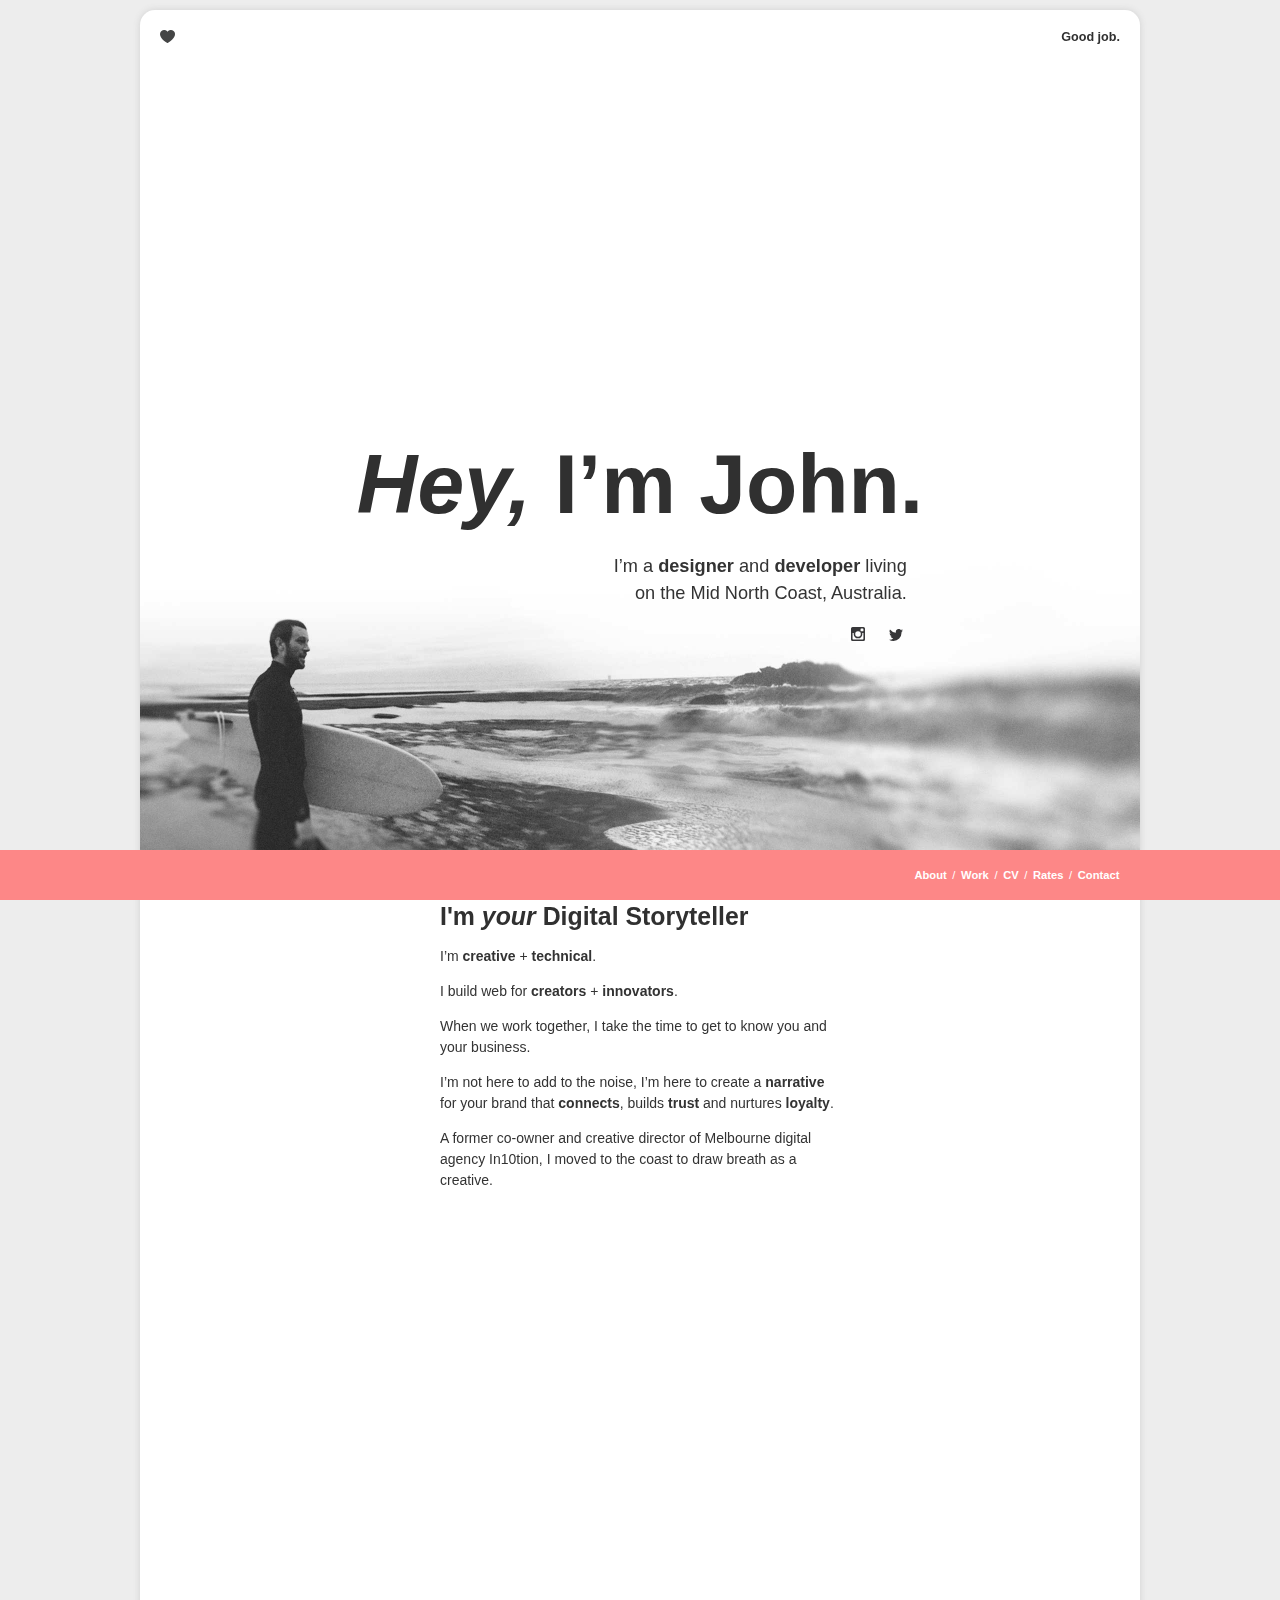
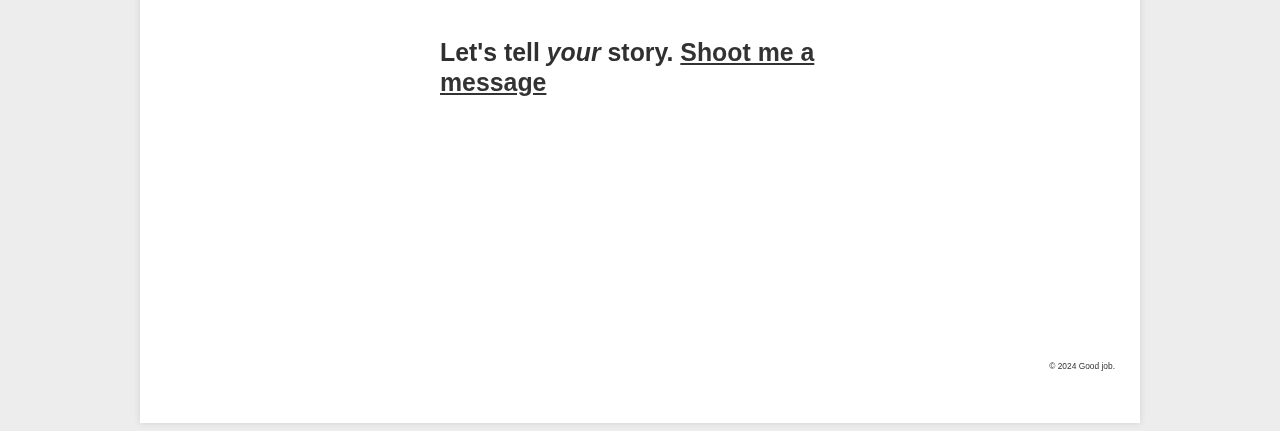
==== index.html @ 47fca489 "Updated/Added simply-static-1-1731006983" ====
<!DOCTYPE html>
<!--[if lt IE 7]><html lang="en" class="no-js lt-ie9 lt-ie8 lt-ie7"><![endif]--><!--[if (IE 7)&!(IEMobile)]><html lang="en" class="no-js lt-ie9 lt-ie8"><![endif]--><!--[if (IE 8)&!(IEMobile)]><html lang="en" class="no-js lt-ie9"><![endif]--><!--[if gt IE 8]><!--><html itemscope="itemscope" itemtype="https://schema.org/Website" lang="en" class="no-js">
<!--<![endif]-->

	<head>

        
                <meta charset="UTF-8">
        <meta http-equiv="x-ua-compatible" content="ie=edge">
        <meta name="viewport" content="width=device-width, initial-scale=1, shrink-to-fit=no">

                <link rel="icon" href="./wp-content/themes/goodjob/favicon.png">
        
        <!--[if IE]>
            <link rel="shortcut icon" href="https://goodjobjohn.local/wp-content/themes/goodjob/favicon.ico">
        <![endif]-->

        <!-- Apple Touch Icon -->
        <link rel="apple-touch-icon" href="./wp-content/themes/goodjob/library/images/apple-touch-icon.png">

        <!-- Safari Pinned Tab Icon -->
        <link rel="mask-icon" href="./wp-content/themes/goodjob/library/images/icon.svg" color="#0088cc">

                
                <!-- <link href="https://fonts.googleapis.com/css?family=IBM+Plex+Sans:400,400i,700,700i" rel="stylesheet"> -->
        
                <title>Good job.</title>
<meta name="robots" content="max-image-preview:large">
<link rel="stylesheet" id="wp-block-library-css" href="./wp-includes/css/dist/block-library/style.min.css" type="text/css" media="all">
<style id="wp-block-library-theme-inline-css" type="text/css">.wp-block-audio :where(figcaption){color:#555;font-size:13px;text-align:center}.is-dark-theme .wp-block-audio :where(figcaption){color:#ffffffa6}.wp-block-audio{margin:0 0 1em}.wp-block-code{border:1px solid #ccc;border-radius:4px;font-family:Menlo,Consolas,monaco,monospace;padding:.8em 1em}.wp-block-embed :where(figcaption){color:#555;font-size:13px;text-align:center}.is-dark-theme .wp-block-embed :where(figcaption){color:#ffffffa6}.wp-block-embed{margin:0 0 1em}.blocks-gallery-caption{color:#555;font-size:13px;text-align:center}.is-dark-theme .blocks-gallery-caption{color:#ffffffa6}:root :where(.wp-block-image figcaption){color:#555;font-size:13px;text-align:center}.is-dark-theme :root :where(.wp-block-image figcaption){color:#ffffffa6}.wp-block-image{margin:0 0 1em}.wp-block-pullquote{border-bottom:4px solid;border-top:4px solid;color:currentColor;margin-bottom:1.75em}.wp-block-pullquote cite,.wp-block-pullquote footer,.wp-block-pullquote__citation{color:currentColor;font-size:.8125em;font-style:normal;text-transform:uppercase}.wp-block-quote{border-left:.25em solid;margin:0 0 1.75em;padding-left:1em}.wp-block-quote cite,.wp-block-quote footer{color:currentColor;font-size:.8125em;font-style:normal;position:relative}.wp-block-quote.has-text-align-right{border-left:none;border-right:.25em solid;padding-left:0;padding-right:1em}.wp-block-quote.has-text-align-center{border:none;padding-left:0}.wp-block-quote.is-large,.wp-block-quote.is-style-large,.wp-block-quote.is-style-plain{border:none}.wp-block-search .wp-block-search__label{font-weight:700}.wp-block-search__button{border:1px solid #ccc;padding:.375em .625em}:where(.wp-block-group.has-background){padding:1.25em 2.375em}.wp-block-separator.has-css-opacity{opacity:.4}.wp-block-separator{border:none;border-bottom:2px solid;margin-left:auto;margin-right:auto}.wp-block-separator.has-alpha-channel-opacity{opacity:1}.wp-block-separator:not(.is-style-wide):not(.is-style-dots){width:100px}.wp-block-separator.has-background:not(.is-style-dots){border-bottom:none;height:1px}.wp-block-separator.has-background:not(.is-style-wide):not(.is-style-dots){height:2px}.wp-block-table{margin:0 0 1em}.wp-block-table td,.wp-block-table th{word-break:normal}.wp-block-table :where(figcaption){color:#555;font-size:13px;text-align:center}.is-dark-theme .wp-block-table :where(figcaption){color:#ffffffa6}.wp-block-video :where(figcaption){color:#555;font-size:13px;text-align:center}.is-dark-theme .wp-block-video :where(figcaption){color:#ffffffa6}.wp-block-video{margin:0 0 1em}:root :where(.wp-block-template-part.has-background){margin-bottom:0;margin-top:0;padding:1.25em 2.375em}</style>
<link rel="stylesheet" id="plate-gutenberg-styles-css" href="./wp-content/themes/goodjob/library/css/gutenberg.css" type="text/css" media="all">
<style id="classic-theme-styles-inline-css" type="text/css">/*! This file is auto-generated */
.wp-block-button__link{color:#fff;background-color:#32373c;border-radius:9999px;box-shadow:none;text-decoration:none;padding:calc(.667em + 2px) calc(1.333em + 2px);font-size:1.125em}.wp-block-file__button{background:#32373c;color:#fff;text-decoration:none}</style>
<style id="global-styles-inline-css" type="text/css">:root{--wp--preset--aspect-ratio--square: 1;--wp--preset--aspect-ratio--4-3: 4/3;--wp--preset--aspect-ratio--3-4: 3/4;--wp--preset--aspect-ratio--3-2: 3/2;--wp--preset--aspect-ratio--2-3: 2/3;--wp--preset--aspect-ratio--16-9: 16/9;--wp--preset--aspect-ratio--9-16: 9/16;--wp--preset--color--black: #000000;--wp--preset--color--cyan-bluish-gray: #abb8c3;--wp--preset--color--white: #ffffff;--wp--preset--color--pale-pink: #f78da7;--wp--preset--color--vivid-red: #cf2e2e;--wp--preset--color--luminous-vivid-orange: #ff6900;--wp--preset--color--luminous-vivid-amber: #fcb900;--wp--preset--color--light-green-cyan: #7bdcb5;--wp--preset--color--vivid-green-cyan: #00d084;--wp--preset--color--pale-cyan-blue: #8ed1fc;--wp--preset--color--vivid-cyan-blue: #0693e3;--wp--preset--color--vivid-purple: #9b51e0;--wp--preset--gradient--vivid-cyan-blue-to-vivid-purple: linear-gradient(135deg,rgba(6,147,227,1) 0%,rgb(155,81,224) 100%);--wp--preset--gradient--light-green-cyan-to-vivid-green-cyan: linear-gradient(135deg,rgb(122,220,180) 0%,rgb(0,208,130) 100%);--wp--preset--gradient--luminous-vivid-amber-to-luminous-vivid-orange: linear-gradient(135deg,rgba(252,185,0,1) 0%,rgba(255,105,0,1) 100%);--wp--preset--gradient--luminous-vivid-orange-to-vivid-red: linear-gradient(135deg,rgba(255,105,0,1) 0%,rgb(207,46,46) 100%);--wp--preset--gradient--very-light-gray-to-cyan-bluish-gray: linear-gradient(135deg,rgb(238,238,238) 0%,rgb(169,184,195) 100%);--wp--preset--gradient--cool-to-warm-spectrum: linear-gradient(135deg,rgb(74,234,220) 0%,rgb(151,120,209) 20%,rgb(207,42,186) 40%,rgb(238,44,130) 60%,rgb(251,105,98) 80%,rgb(254,248,76) 100%);--wp--preset--gradient--blush-light-purple: linear-gradient(135deg,rgb(255,206,236) 0%,rgb(152,150,240) 100%);--wp--preset--gradient--blush-bordeaux: linear-gradient(135deg,rgb(254,205,165) 0%,rgb(254,45,45) 50%,rgb(107,0,62) 100%);--wp--preset--gradient--luminous-dusk: linear-gradient(135deg,rgb(255,203,112) 0%,rgb(199,81,192) 50%,rgb(65,88,208) 100%);--wp--preset--gradient--pale-ocean: linear-gradient(135deg,rgb(255,245,203) 0%,rgb(182,227,212) 50%,rgb(51,167,181) 100%);--wp--preset--gradient--electric-grass: linear-gradient(135deg,rgb(202,248,128) 0%,rgb(113,206,126) 100%);--wp--preset--gradient--midnight: linear-gradient(135deg,rgb(2,3,129) 0%,rgb(40,116,252) 100%);--wp--preset--font-size--small: 13px;--wp--preset--font-size--medium: 20px;--wp--preset--font-size--large: 36px;--wp--preset--font-size--x-large: 42px;--wp--preset--spacing--20: 0.44rem;--wp--preset--spacing--30: 0.67rem;--wp--preset--spacing--40: 1rem;--wp--preset--spacing--50: 1.5rem;--wp--preset--spacing--60: 2.25rem;--wp--preset--spacing--70: 3.38rem;--wp--preset--spacing--80: 5.06rem;--wp--preset--shadow--natural: 6px 6px 9px rgba(0, 0, 0, 0.2);--wp--preset--shadow--deep: 12px 12px 50px rgba(0, 0, 0, 0.4);--wp--preset--shadow--sharp: 6px 6px 0px rgba(0, 0, 0, 0.2);--wp--preset--shadow--outlined: 6px 6px 0px -3px rgba(255, 255, 255, 1), 6px 6px rgba(0, 0, 0, 1);--wp--preset--shadow--crisp: 6px 6px 0px rgba(0, 0, 0, 1);}:where(.is-layout-flex){gap: 0.5em;}:where(.is-layout-grid){gap: 0.5em;}body .is-layout-flex{display: flex;}.is-layout-flex{flex-wrap: wrap;align-items: center;}.is-layout-flex > :is(*, div){margin: 0;}body .is-layout-grid{display: grid;}.is-layout-grid > :is(*, div){margin: 0;}:where(.wp-block-columns.is-layout-flex){gap: 2em;}:where(.wp-block-columns.is-layout-grid){gap: 2em;}:where(.wp-block-post-template.is-layout-flex){gap: 1.25em;}:where(.wp-block-post-template.is-layout-grid){gap: 1.25em;}.has-black-color{color: var(--wp--preset--color--black) !important;}.has-cyan-bluish-gray-color{color: var(--wp--preset--color--cyan-bluish-gray) !important;}.has-white-color{color: var(--wp--preset--color--white) !important;}.has-pale-pink-color{color: var(--wp--preset--color--pale-pink) !important;}.has-vivid-red-color{color: var(--wp--preset--color--vivid-red) !important;}.has-luminous-vivid-orange-color{color: var(--wp--preset--color--luminous-vivid-orange) !important;}.has-luminous-vivid-amber-color{color: var(--wp--preset--color--luminous-vivid-amber) !important;}.has-light-green-cyan-color{color: var(--wp--preset--color--light-green-cyan) !important;}.has-vivid-green-cyan-color{color: var(--wp--preset--color--vivid-green-cyan) !important;}.has-pale-cyan-blue-color{color: var(--wp--preset--color--pale-cyan-blue) !important;}.has-vivid-cyan-blue-color{color: var(--wp--preset--color--vivid-cyan-blue) !important;}.has-vivid-purple-color{color: var(--wp--preset--color--vivid-purple) !important;}.has-black-background-color{background-color: var(--wp--preset--color--black) !important;}.has-cyan-bluish-gray-background-color{background-color: var(--wp--preset--color--cyan-bluish-gray) !important;}.has-white-background-color{background-color: var(--wp--preset--color--white) !important;}.has-pale-pink-background-color{background-color: var(--wp--preset--color--pale-pink) !important;}.has-vivid-red-background-color{background-color: var(--wp--preset--color--vivid-red) !important;}.has-luminous-vivid-orange-background-color{background-color: var(--wp--preset--color--luminous-vivid-orange) !important;}.has-luminous-vivid-amber-background-color{background-color: var(--wp--preset--color--luminous-vivid-amber) !important;}.has-light-green-cyan-background-color{background-color: var(--wp--preset--color--light-green-cyan) !important;}.has-vivid-green-cyan-background-color{background-color: var(--wp--preset--color--vivid-green-cyan) !important;}.has-pale-cyan-blue-background-color{background-color: var(--wp--preset--color--pale-cyan-blue) !important;}.has-vivid-cyan-blue-background-color{background-color: var(--wp--preset--color--vivid-cyan-blue) !important;}.has-vivid-purple-background-color{background-color: var(--wp--preset--color--vivid-purple) !important;}.has-black-border-color{border-color: var(--wp--preset--color--black) !important;}.has-cyan-bluish-gray-border-color{border-color: var(--wp--preset--color--cyan-bluish-gray) !important;}.has-white-border-color{border-color: var(--wp--preset--color--white) !important;}.has-pale-pink-border-color{border-color: var(--wp--preset--color--pale-pink) !important;}.has-vivid-red-border-color{border-color: var(--wp--preset--color--vivid-red) !important;}.has-luminous-vivid-orange-border-color{border-color: var(--wp--preset--color--luminous-vivid-orange) !important;}.has-luminous-vivid-amber-border-color{border-color: var(--wp--preset--color--luminous-vivid-amber) !important;}.has-light-green-cyan-border-color{border-color: var(--wp--preset--color--light-green-cyan) !important;}.has-vivid-green-cyan-border-color{border-color: var(--wp--preset--color--vivid-green-cyan) !important;}.has-pale-cyan-blue-border-color{border-color: var(--wp--preset--color--pale-cyan-blue) !important;}.has-vivid-cyan-blue-border-color{border-color: var(--wp--preset--color--vivid-cyan-blue) !important;}.has-vivid-purple-border-color{border-color: var(--wp--preset--color--vivid-purple) !important;}.has-vivid-cyan-blue-to-vivid-purple-gradient-background{background: var(--wp--preset--gradient--vivid-cyan-blue-to-vivid-purple) !important;}.has-light-green-cyan-to-vivid-green-cyan-gradient-background{background: var(--wp--preset--gradient--light-green-cyan-to-vivid-green-cyan) !important;}.has-luminous-vivid-amber-to-luminous-vivid-orange-gradient-background{background: var(--wp--preset--gradient--luminous-vivid-amber-to-luminous-vivid-orange) !important;}.has-luminous-vivid-orange-to-vivid-red-gradient-background{background: var(--wp--preset--gradient--luminous-vivid-orange-to-vivid-red) !important;}.has-very-light-gray-to-cyan-bluish-gray-gradient-background{background: var(--wp--preset--gradient--very-light-gray-to-cyan-bluish-gray) !important;}.has-cool-to-warm-spectrum-gradient-background{background: var(--wp--preset--gradient--cool-to-warm-spectrum) !important;}.has-blush-light-purple-gradient-background{background: var(--wp--preset--gradient--blush-light-purple) !important;}.has-blush-bordeaux-gradient-background{background: var(--wp--preset--gradient--blush-bordeaux) !important;}.has-luminous-dusk-gradient-background{background: var(--wp--preset--gradient--luminous-dusk) !important;}.has-pale-ocean-gradient-background{background: var(--wp--preset--gradient--pale-ocean) !important;}.has-electric-grass-gradient-background{background: var(--wp--preset--gradient--electric-grass) !important;}.has-midnight-gradient-background{background: var(--wp--preset--gradient--midnight) !important;}.has-small-font-size{font-size: var(--wp--preset--font-size--small) !important;}.has-medium-font-size{font-size: var(--wp--preset--font-size--medium) !important;}.has-large-font-size{font-size: var(--wp--preset--font-size--large) !important;}.has-x-large-font-size{font-size: var(--wp--preset--font-size--x-large) !important;}
:where(.wp-block-post-template.is-layout-flex){gap: 1.25em;}:where(.wp-block-post-template.is-layout-grid){gap: 1.25em;}
:where(.wp-block-columns.is-layout-flex){gap: 2em;}:where(.wp-block-columns.is-layout-grid){gap: 2em;}
:root :where(.wp-block-pullquote){font-size: 1.5em;line-height: 1.6;}</style>
<link rel="stylesheet" id="contact-form-7-css" href="./wp-content/plugins/contact-form-7/includes/css/styles.css" type="text/css" media="all">
<link rel="stylesheet" id="plate-stylesheet-css" href="./wp-content/themes/goodjob/library/css/style.css" type="text/css" media="all">
<!--[if lt IE 9]>
<link rel='stylesheet' id='plate-ie-only-css' href='https://goodjobjohn.local/wp-content/themes/goodjob/library/css/ie.css' type='text/css' media='all' />
<![endif]-->
<script type="text/javascript" src="./wp-includes/js/jquery/jquery.min.js" id="jquery-core-js"></script>
<link rel="https://api.w.org/" href="./wp-json/index.html">
<link rel="alternate" title="JSON" type="application/json" href="./wp-json/wp/v2/pages/14/index.html">
<link rel="canonical" href="./index.html">
<link rel="shortlink" href="./index.html">
<link rel="alternate" title="oEmbed (JSON)" type="application/json+oembed" href="./wp-json/oembed/1.0/embed/index.html?url=https%3A%2F%2F%2F">
<link rel="alternate" title="oEmbed (XML)" type="text/xml+oembed" href="./wp-json/oembed/1.0/embed/index.html?url=https%3A%2F%2F%2F#038;format=xml">
			                <meta name="ssp-config-path" content="/wp-content/uploads/simply-static/configs/">
			
						<link rel="icon" href="./wp-content/uploads/2019/03/cropped-logo-heart-32x32.png" sizes="32x32">
<link rel="icon" href="./wp-content/uploads/2019/03/cropped-logo-heart-192x192.png" sizes="192x192">
<link rel="apple-touch-icon" href="./wp-content/uploads/2019/03/cropped-logo-heart-180x180.png">
<meta name="msapplication-TileImage" content="./wp-content/uploads/2019/03/cropped-logo-heart-270x270.png">
        
    </head>

	<body class="home page-template page-template-page-home page-template-page-home-php page page-id-14 wp-custom-logo page-home-php __trashed page-__trashed" itemscope itemtype="https://schema.org/WebPage">

        <header class="header" id="header" role="banner" itemscope itemtype="https://schema.org/WPHeader">

                        <div id="bloginfo" class="preload" itemscope itemtype="https://schema.org/Organization">

                                
                    <div id="logo" itemprop="logo">
                        <a href="./index.html" rel="nofollow" itemprop="url" title="Good job."></a><a href="./index.html" class="custom-logo-link" rel="home" aria-current="page"><img width="90" height="90" src="./wp-content/uploads/2021/10/cropped-logo-heart-90px.png" class="custom-logo" alt="Good job." decoding="async"></a>
                    </div>

                    <div id="site-title" class="site-title" itemprop="name">
                        <a href="./index.html" rel="nofollow" itemprop="url" title="Good job.">
                            Good job.                        </a>
                    </div>
                    
                                
            </div>
            
            <nav class="nav-container" role="navigation" itemscope itemtype="https://schema.org/SiteNavigationElement" aria-label="Primary Menu ">

                                        <h2 class="screen-reader-text">Primary Menu</h2>

                    
                    <ul id="menu-menu-1" class="nav">
<li id="menu-item-52" class="menu-item menu-item-type-custom menu-item-object-custom current-menu-item menu-item-home menu-item-52"><a href="./index.html#about">About</a></li>
<li id="menu-item-405" class="menu-item menu-item-type-post_type menu-item-object-page menu-item-405"><a href="./work/index.html">Work</a></li>
<li id="menu-item-461" class="menu-item menu-item-type-post_type menu-item-object-page menu-item-461"><a href="./cv/index.html">CV</a></li>
<li id="menu-item-368" class="menu-item menu-item-type-post_type menu-item-object-page menu-item-368"><a href="./rate-card/index.html">Rates</a></li>
<li id="menu-item-366" class="menu-item menu-item-type-post_type menu-item-object-page menu-item-366"><a href="./contact/index.html">Contact</a></li>
</ul>
            </nav>
            
        </header>
	
	<main id="main" class="main wrap" role="main" itemscope itemprop="mainContentOfPage" itemtype="https://schema.org/Blog">

		
		<article id="post-14" class="post-14 page type-page status-publish hentry" role="article" itemscope="" itemtype="https://schema.org/BlogPosting">

			<header class="article-header  preload">	
				<div class="sticky">
					<h1 class="page-title" itemprop="headline">
<em>Hey,</em> I’m John.</h1>
					<p>I’m a <strong>designer</strong> and <strong>developer</strong> living on the Mid North Coast, Australia.</p>
					
					<div class="social">						
						<a href="https://instagram.com/_goodjobjohn/" target="_blank" rel="noopener">
							<img class="alignnone wp-image-36 size-full" role="img" src="./wp-content/themes/goodjob/library/images/instagram.svg" alt="" width="22" height="22">
						</a>
						<a href="https://twitter.com/_goodjobjohn" target="_blank" rel="noopener">
							<img class="alignnone wp-image-35 size-full" role="img" src="./wp-content/themes/goodjob/library/images/twitter.svg" alt="" width="24" height="19">
						</a>
					</div>
				</div>

			</header> 

			<section class="entry-content" itemprop="articleBody">			

				<div class="content-title">					
					<span class="anchor" id="about"></span>
					<h3>I'm <em>your</em> Digital Storyteller</h3>					
					
					<p>I’m <strong>creative</strong> + <strong>technical</strong>.</p>
					
					<p>I build web for <strong>creators </strong>+<strong> innovators</strong>.</p>

					<p>When we work together, I take the time to get to know you and your business.</p>
					
					<p>I’m not here to add to the noise, I’m here to create a <strong>narrative</strong> for your brand that <strong>connects</strong>, builds <strong>trust</strong> and nurtures <strong>loyalty</strong>.</p>				

					<p>A former co-owner and creative director of Melbourne digital agency In10tion, I moved to the coast to draw breath as a creative.</p>
				</div>

				<div style="height:200px" aria-hidden="true" class="wp-block-spacer"></div>
				
				<div class="animated-logos" style="display:none;">
					
						<h3>Motion <em>inspires</em> emotion</h3>
						<p>I’m offering a promo rate of $250 for custom animated logos. Give me 5 seconds - and I’ll bring your brand to life. <a href="./brand-motion/index.html">Click here</a> to find out more about adding the finishing flowing touch to your narrative.</p>
					
				</div>
				
				
				<!-- <div id="case-studies-block">
					<span class="anchor" id="case-studies"></span>	
					
						<h3>My latest case studies.</h3>
						<ul id="menu-case-studies" class="menu"><li id="menu-item-165" class="menu-item menu-item-type-post_type menu-item-object-post menu-item-165"><a href="https://goodjobjohn.local/emma-power/">Emma Power</a></li>
<li id="menu-item-166" class="menu-item menu-item-type-post_type menu-item-object-post menu-item-166"><a href="https://goodjobjohn.local/sunny-copy/">Sunny Copy</a></li>
<li id="menu-item-164" class="menu-item menu-item-type-post_type menu-item-object-post menu-item-164"><a href="https://goodjobjohn.local/jenna-meade/">Jenna Meade</a></li>
</ul>						
						
				</div> -->
				

				<div style="height:200px" aria-hidden="true" class="wp-block-spacer"></div>

				<div id="contact" class="contact">
					<span class="anchor" id="talktome"></span>
					<h3>Let's tell <em>your</em> story. <a href="mailto:john+goodjob@basham.com.au">Shoot me a message</a>
</h3>			
				</div>
		
			</section> 

			<footer class="article-footer preload">
				<div class="background-image" data-responsive-background-image>
					<div class="image-container"><img width="2000" height="600" src="./wp-content/uploads/2019/05/goodjob-bg.jpg" class="bg-swap wp-post-image" alt="" decoding="async" fetchpriority="high" srcset="./wp-content/uploads/2019/05/goodjob-bg.jpg 2000w, ./wp-content/uploads/2019/05/goodjob-bg-300x90.jpg 300w, ./wp-content/uploads/2019/05/goodjob-bg-768x230.jpg 768w, ./wp-content/uploads/2019/05/goodjob-bg-1024x307.jpg 1024w" sizes="(max-width: 2000px) 100vw, 2000px"></div>
				</div>
			</footer>

		</article>

		
			
		
	</main>

			<footer id="footer" class="footer" role="contentinfo" itemscope itemtype="https://schema.org/WPFooter">

				<div id="inner-footer" class="wrap">

					
					<p class="source-org copyright">&copy; 2024 Good job.</p>

				</div>

			</footer>


				        <span class="ssp-id" style="display:none">14</span>
		<script type="text/javascript" src="./wp-includes/js/dist/hooks.min.js" id="wp-hooks-js"></script>
<script type="text/javascript" src="./wp-includes/js/dist/i18n.min.js" id="wp-i18n-js"></script>
<script type="text/javascript" id="wp-i18n-js-after">
/* <![CDATA[ */
wp.i18n.setLocaleData( { 'text directionltr': [ 'ltr' ] } );
/* ]]> */
</script>
<script type="text/javascript" src="./wp-content/plugins/contact-form-7/includes/swv/js/index.js" id="swv-js"></script>
<script type="text/javascript" id="contact-form-7-js-before">
/* <![CDATA[ */
var wpcf7 = {
    "api": {
        "root": ".\/\/wp-json\/",
        "namespace": "contact-form-7\/v1"
    },
    "cached": 1
};
/* ]]> */
</script>
<script type="text/javascript" src="./wp-content/plugins/contact-form-7/includes/js/index.js" id="contact-form-7-js"></script>
<script type="text/javascript" src="./wp-content/themes/goodjob/library/js/scripts.js" id="plate-js-js"></script>

	</body>

 <!-- This is the end. My only friend. -->
</html>
---- wp-includes/css/dist/block-library/style.min.css ----
@charset "UTF-8";.wp-block-archives{box-sizing:border-box}.wp-block-archives-dropdown label{display:block}.wp-block-avatar{line-height:0}.wp-block-avatar,.wp-block-avatar img{box-sizing:border-box}.wp-block-avatar.aligncenter{text-align:center}.wp-block-audio{box-sizing:border-box}.wp-block-audio :where(figcaption){margin-bottom:1em;margin-top:.5em}.wp-block-audio audio{min-width:300px;width:100%}.wp-block-button__link{box-sizing:border-box;cursor:pointer;display:inline-block;text-align:center;word-break:break-word}.wp-block-button__link.aligncenter{text-align:center}.wp-block-button__link.alignright{text-align:right}:where(.wp-block-button__link){border-radius:9999px;box-shadow:none;padding:calc(.667em + 2px) calc(1.333em + 2px);text-decoration:none}.wp-block-button[style*=text-decoration] .wp-block-button__link{text-decoration:inherit}.wp-block-buttons>.wp-block-button.has-custom-width{max-width:none}.wp-block-buttons>.wp-block-button.has-custom-width .wp-block-button__link{width:100%}.wp-block-buttons>.wp-block-button.has-custom-font-size .wp-block-button__link{font-size:inherit}.wp-block-buttons>.wp-block-button.wp-block-button__width-25{width:calc(25% - var(--wp--style--block-gap, .5em)*.75)}.wp-block-buttons>.wp-block-button.wp-block-button__width-50{width:calc(50% - var(--wp--style--block-gap, .5em)*.5)}.wp-block-buttons>.wp-block-button.wp-block-button__width-75{width:calc(75% - var(--wp--style--block-gap, .5em)*.25)}.wp-block-buttons>.wp-block-button.wp-block-button__width-100{flex-basis:100%;width:100%}.wp-block-buttons.is-vertical>.wp-block-button.wp-block-button__width-25{width:25%}.wp-block-buttons.is-vertical>.wp-block-button.wp-block-button__width-50{width:50%}.wp-block-buttons.is-vertical>.wp-block-button.wp-block-button__width-75{width:75%}.wp-block-button.is-style-squared,.wp-block-button__link.wp-block-button.is-style-squared{border-radius:0}.wp-block-button.no-border-radius,.wp-block-button__link.no-border-radius{border-radius:0!important}:root :where(.wp-block-button .wp-block-button__link.is-style-outline),:root :where(.wp-block-button.is-style-outline>.wp-block-button__link){border:2px solid;padding:.667em 1.333em}:root :where(.wp-block-button .wp-block-button__link.is-style-outline:not(.has-text-color)),:root :where(.wp-block-button.is-style-outline>.wp-block-button__link:not(.has-text-color)){color:currentColor}:root :where(.wp-block-button .wp-block-button__link.is-style-outline:not(.has-background)),:root :where(.wp-block-button.is-style-outline>.wp-block-button__link:not(.has-background)){background-color:initial;background-image:none}.wp-block-buttons.is-vertical{flex-direction:column}.wp-block-buttons.is-vertical>.wp-block-button:last-child{margin-bottom:0}.wp-block-buttons>.wp-block-button{display:inline-block;margin:0}.wp-block-buttons.is-content-justification-left{justify-content:flex-start}.wp-block-buttons.is-content-justification-left.is-vertical{align-items:flex-start}.wp-block-buttons.is-content-justification-center{justify-content:center}.wp-block-buttons.is-content-justification-center.is-vertical{align-items:center}.wp-block-buttons.is-content-justification-right{justify-content:flex-end}.wp-block-buttons.is-content-justification-right.is-vertical{align-items:flex-end}.wp-block-buttons.is-content-justification-space-between{justify-content:space-between}.wp-block-buttons.aligncenter{text-align:center}.wp-block-buttons:not(.is-content-justification-space-between,.is-content-justification-right,.is-content-justification-left,.is-content-justification-center) .wp-block-button.aligncenter{margin-left:auto;margin-right:auto;width:100%}.wp-block-buttons[style*=text-decoration] .wp-block-button,.wp-block-buttons[style*=text-decoration] .wp-block-button__link{text-decoration:inherit}.wp-block-buttons.has-custom-font-size .wp-block-button__link{font-size:inherit}.wp-block-button.aligncenter,.wp-block-calendar{text-align:center}.wp-block-calendar td,.wp-block-calendar th{border:1px solid;padding:.25em}.wp-block-calendar th{font-weight:400}.wp-block-calendar caption{background-color:inherit}.wp-block-calendar table{border-collapse:collapse;width:100%}.wp-block-calendar table:where(:not(.has-text-color)){color:#40464d}.wp-block-calendar table:where(:not(.has-text-color)) td,.wp-block-calendar table:where(:not(.has-text-color)) th{border-color:#ddd}.wp-block-calendar table.has-background th{background-color:inherit}.wp-block-calendar table.has-text-color th{color:inherit}:where(.wp-block-calendar table:not(.has-background) th){background:#ddd}.wp-block-categories{box-sizing:border-box}.wp-block-categories.alignleft{margin-right:2em}.wp-block-categories.alignright{margin-left:2em}.wp-block-categories.wp-block-categories-dropdown.aligncenter{text-align:center}.wp-block-code{box-sizing:border-box}.wp-block-code code{display:block;font-family:inherit;overflow-wrap:break-word;white-space:pre-wrap}.wp-block-columns{align-items:normal!important;box-sizing:border-box;display:flex;flex-wrap:wrap!important}@media (min-width:782px){.wp-block-columns{flex-wrap:nowrap!important}}.wp-block-columns.are-vertically-aligned-top{align-items:flex-start}.wp-block-columns.are-vertically-aligned-center{align-items:center}.wp-block-columns.are-vertically-aligned-bottom{align-items:flex-end}@media (max-width:781px){.wp-block-columns:not(.is-not-stacked-on-mobile)>.wp-block-column{flex-basis:100%!important}}@media (min-width:782px){.wp-block-columns:not(.is-not-stacked-on-mobile)>.wp-block-column{flex-basis:0;flex-grow:1}.wp-block-columns:not(.is-not-stacked-on-mobile)>.wp-block-column[style*=flex-basis]{flex-grow:0}}.wp-block-columns.is-not-stacked-on-mobile{flex-wrap:nowrap!important}.wp-block-columns.is-not-stacked-on-mobile>.wp-block-column{flex-basis:0;flex-grow:1}.wp-block-columns.is-not-stacked-on-mobile>.wp-block-column[style*=flex-basis]{flex-grow:0}:where(.wp-block-columns){margin-bottom:1.75em}:where(.wp-block-columns.has-background){padding:1.25em 2.375em}.wp-block-column{flex-grow:1;min-width:0;overflow-wrap:break-word;word-break:break-word}.wp-block-column.is-vertically-aligned-top{align-self:flex-start}.wp-block-column.is-vertically-aligned-center{align-self:center}.wp-block-column.is-vertically-aligned-bottom{align-self:flex-end}.wp-block-column.is-vertically-aligned-stretch{align-self:stretch}.wp-block-column.is-vertically-aligned-bottom,.wp-block-column.is-vertically-aligned-center,.wp-block-column.is-vertically-aligned-top{width:100%}.wp-block-post-comments{box-sizing:border-box}.wp-block-post-comments .alignleft{float:left}.wp-block-post-comments .alignright{float:right}.wp-block-post-comments .navigation:after{clear:both;content:"";display:table}.wp-block-post-comments .commentlist{clear:both;list-style:none;margin:0;padding:0}.wp-block-post-comments .commentlist .comment{min-height:2.25em;padding-left:3.25em}.wp-block-post-comments .commentlist .comment p{font-size:1em;line-height:1.8;margin:1em 0}.wp-block-post-comments .commentlist .children{list-style:none;margin:0;padding:0}.wp-block-post-comments .comment-author{line-height:1.5}.wp-block-post-comments .comment-author .avatar{border-radius:1.5em;display:block;float:left;height:2.5em;margin-right:.75em;margin-top:.5em;width:2.5em}.wp-block-post-comments .comment-author cite{font-style:normal}.wp-block-post-comments .comment-meta{font-size:.875em;line-height:1.5}.wp-block-post-comments .comment-meta b{font-weight:400}.wp-block-post-comments .comment-meta .comment-awaiting-moderation{display:block;margin-bottom:1em;margin-top:1em}.wp-block-post-comments .comment-body .commentmetadata{font-size:.875em}.wp-block-post-comments .comment-form-author label,.wp-block-post-comments .comment-form-comment label,.wp-block-post-comments .comment-form-email label,.wp-block-post-comments .comment-form-url label{display:block;margin-bottom:.25em}.wp-block-post-comments .comment-form input:not([type=submit]):not([type=checkbox]),.wp-block-post-comments .comment-form textarea{box-sizing:border-box;display:block;width:100%}.wp-block-post-comments .comment-form-cookies-consent{display:flex;gap:.25em}.wp-block-post-comments .comment-form-cookies-consent #wp-comment-cookies-consent{margin-top:.35em}.wp-block-post-comments .comment-reply-title{margin-bottom:0}.wp-block-post-comments .comment-reply-title :where(small){font-size:var(--wp--preset--font-size--medium,smaller);margin-left:.5em}.wp-block-post-comments .reply{font-size:.875em;margin-bottom:1.4em}.wp-block-post-comments input:not([type=submit]),.wp-block-post-comments textarea{border:1px solid #949494;font-family:inherit;font-size:1em}.wp-block-post-comments input:not([type=submit]):not([type=checkbox]),.wp-block-post-comments textarea{padding:calc(.667em + 2px)}:where(.wp-block-post-comments input[type=submit]){border:none}.wp-block-comments-pagination>.wp-block-comments-pagination-next,.wp-block-comments-pagination>.wp-block-comments-pagination-numbers,.wp-block-comments-pagination>.wp-block-comments-pagination-previous{margin-bottom:.5em;margin-right:.5em}.wp-block-comments-pagination>.wp-block-comments-pagination-next:last-child,.wp-block-comments-pagination>.wp-block-comments-pagination-numbers:last-child,.wp-block-comments-pagination>.wp-block-comments-pagination-previous:last-child{margin-right:0}.wp-block-comments-pagination .wp-block-comments-pagination-previous-arrow{display:inline-block;margin-right:1ch}.wp-block-comments-pagination .wp-block-comments-pagination-previous-arrow:not(.is-arrow-chevron){transform:scaleX(1)}.wp-block-comments-pagination .wp-block-comments-pagination-next-arrow{display:inline-block;margin-left:1ch}.wp-block-comments-pagination .wp-block-comments-pagination-next-arrow:not(.is-arrow-chevron){transform:scaleX(1)}.wp-block-comments-pagination.aligncenter{justify-content:center}.wp-block-comment-template{box-sizing:border-box;list-style:none;margin-bottom:0;max-width:100%;padding:0}.wp-block-comment-template li{clear:both}.wp-block-comment-template ol{list-style:none;margin-bottom:0;max-width:100%;padding-left:2rem}.wp-block-comment-template.alignleft{float:left}.wp-block-comment-template.aligncenter{margin-left:auto;margin-right:auto;width:-moz-fit-content;width:fit-content}.wp-block-comment-template.alignright{float:right}.wp-block-cover,.wp-block-cover-image{align-items:center;background-position:50%;box-sizing:border-box;display:flex;justify-content:center;min-height:430px;overflow:hidden;overflow:clip;padding:1em;position:relative}.wp-block-cover .has-background-dim:not([class*=-background-color]),.wp-block-cover-image .has-background-dim:not([class*=-background-color]),.wp-block-cover-image.has-background-dim:not([class*=-background-color]),.wp-block-cover.has-background-dim:not([class*=-background-color]){background-color:#000}.wp-block-cover .has-background-dim.has-background-gradient,.wp-block-cover-image .has-background-dim.has-background-gradient{background-color:initial}.wp-block-cover-image.has-background-dim:before,.wp-block-cover.has-background-dim:before{background-color:inherit;content:""}.wp-block-cover .wp-block-cover__background,.wp-block-cover .wp-block-cover__gradient-background,.wp-block-cover-image .wp-block-cover__background,.wp-block-cover-image .wp-block-cover__gradient-background,.wp-block-cover-image.has-background-dim:not(.has-background-gradient):before,.wp-block-cover.has-background-dim:not(.has-background-gradient):before{bottom:0;left:0;opacity:.5;position:absolute;right:0;top:0;z-index:1}.wp-block-cover-image.has-background-dim.has-background-dim-10 .wp-block-cover__background,.wp-block-cover-image.has-background-dim.has-background-dim-10 .wp-block-cover__gradient-background,.wp-block-cover-image.has-background-dim.has-background-dim-10:not(.has-background-gradient):before,.wp-block-cover.has-background-dim.has-background-dim-10 .wp-block-cover__background,.wp-block-cover.has-background-dim.has-background-dim-10 .wp-block-cover__gradient-background,.wp-block-cover.has-background-dim.has-background-dim-10:not(.has-background-gradient):before{opacity:.1}.wp-block-cover-image.has-background-dim.has-background-dim-20 .wp-block-cover__background,.wp-block-cover-image.has-background-dim.has-background-dim-20 .wp-block-cover__gradient-background,.wp-block-cover-image.has-background-dim.has-background-dim-20:not(.has-background-gradient):before,.wp-block-cover.has-background-dim.has-background-dim-20 .wp-block-cover__background,.wp-block-cover.has-background-dim.has-background-dim-20 .wp-block-cover__gradient-background,.wp-block-cover.has-background-dim.has-background-dim-20:not(.has-background-gradient):before{opacity:.2}.wp-block-cover-image.has-background-dim.has-background-dim-30 .wp-block-cover__background,.wp-block-cover-image.has-background-dim.has-background-dim-30 .wp-block-cover__gradient-background,.wp-block-cover-image.has-background-dim.has-background-dim-30:not(.has-background-gradient):before,.wp-block-cover.has-background-dim.has-background-dim-30 .wp-block-cover__background,.wp-block-cover.has-background-dim.has-background-dim-30 .wp-block-cover__gradient-background,.wp-block-cover.has-background-dim.has-background-dim-30:not(.has-background-gradient):before{opacity:.3}.wp-block-cover-image.has-background-dim.has-background-dim-40 .wp-block-cover__background,.wp-block-cover-image.has-background-dim.has-background-dim-40 .wp-block-cover__gradient-background,.wp-block-cover-image.has-background-dim.has-background-dim-40:not(.has-background-gradient):before,.wp-block-cover.has-background-dim.has-background-dim-40 .wp-block-cover__background,.wp-block-cover.has-background-dim.has-background-dim-40 .wp-block-cover__gradient-background,.wp-block-cover.has-background-dim.has-background-dim-40:not(.has-background-gradient):before{opacity:.4}.wp-block-cover-image.has-background-dim.has-background-dim-50 .wp-block-cover__background,.wp-block-cover-image.has-background-dim.has-background-dim-50 .wp-block-cover__gradient-background,.wp-block-cover-image.has-background-dim.has-background-dim-50:not(.has-background-gradient):before,.wp-block-cover.has-background-dim.has-background-dim-50 .wp-block-cover__background,.wp-block-cover.has-background-dim.has-background-dim-50 .wp-block-cover__gradient-background,.wp-block-cover.has-background-dim.has-background-dim-50:not(.has-background-gradient):before{opacity:.5}.wp-block-cover-image.has-background-dim.has-background-dim-60 .wp-block-cover__background,.wp-block-cover-image.has-background-dim.has-background-dim-60 .wp-block-cover__gradient-background,.wp-block-cover-image.has-background-dim.has-background-dim-60:not(.has-background-gradient):before,.wp-block-cover.has-background-dim.has-background-dim-60 .wp-block-cover__background,.wp-block-cover.has-background-dim.has-background-dim-60 .wp-block-cover__gradient-background,.wp-block-cover.has-background-dim.has-background-dim-60:not(.has-background-gradient):before{opacity:.6}.wp-block-cover-image.has-background-dim.has-background-dim-70 .wp-block-cover__background,.wp-block-cover-image.has-background-dim.has-background-dim-70 .wp-block-cover__gradient-background,.wp-block-cover-image.has-background-dim.has-background-dim-70:not(.has-background-gradient):before,.wp-block-cover.has-background-dim.has-background-dim-70 .wp-block-cover__background,.wp-block-cover.has-background-dim.has-background-dim-70 .wp-block-cover__gradient-background,.wp-block-cover.has-background-dim.has-background-dim-70:not(.has-background-gradient):before{opacity:.7}.wp-block-cover-image.has-background-dim.has-background-dim-80 .wp-block-cover__background,.wp-block-cover-image.has-background-dim.has-background-dim-80 .wp-block-cover__gradient-background,.wp-block-cover-image.has-background-dim.has-background-dim-80:not(.has-background-gradient):before,.wp-block-cover.has-background-dim.has-background-dim-80 .wp-block-cover__background,.wp-block-cover.has-background-dim.has-background-dim-80 .wp-block-cover__gradient-background,.wp-block-cover.has-background-dim.has-background-dim-80:not(.has-background-gradient):before{opacity:.8}.wp-block-cover-image.has-background-dim.has-background-dim-90 .wp-block-cover__background,.wp-block-cover-image.has-background-dim.has-background-dim-90 .wp-block-cover__gradient-background,.wp-block-cover-image.has-background-dim.has-background-dim-90:not(.has-background-gradient):before,.wp-block-cover.has-background-dim.has-background-dim-90 .wp-block-cover__background,.wp-block-cover.has-background-dim.has-background-dim-90 .wp-block-cover__gradient-background,.wp-block-cover.has-background-dim.has-background-dim-90:not(.has-background-gradient):before{opacity:.9}.wp-block-cover-image.has-background-dim.has-background-dim-100 .wp-block-cover__background,.wp-block-cover-image.has-background-dim.has-background-dim-100 .wp-block-cover__gradient-background,.wp-block-cover-image.has-background-dim.has-background-dim-100:not(.has-background-gradient):before,.wp-block-cover.has-background-dim.has-background-dim-100 .wp-block-cover__background,.wp-block-cover.has-background-dim.has-background-dim-100 .wp-block-cover__gradient-background,.wp-block-cover.has-background-dim.has-background-dim-100:not(.has-background-gradient):before{opacity:1}.wp-block-cover .wp-block-cover__background.has-background-dim.has-background-dim-0,.wp-block-cover .wp-block-cover__gradient-background.has-background-dim.has-background-dim-0,.wp-block-cover-image .wp-block-cover__background.has-background-dim.has-background-dim-0,.wp-block-cover-image .wp-block-cover__gradient-background.has-background-dim.has-background-dim-0{opacity:0}.wp-block-cover .wp-block-cover__background.has-background-dim.has-background-dim-10,.wp-block-cover .wp-block-cover__gradient-background.has-background-dim.has-background-dim-10,.wp-block-cover-image .wp-block-cover__background.has-background-dim.has-background-dim-10,.wp-block-cover-image .wp-block-cover__gradient-background.has-background-dim.has-background-dim-10{opacity:.1}.wp-block-cover .wp-block-cover__background.has-background-dim.has-background-dim-20,.wp-block-cover .wp-block-cover__gradient-background.has-background-dim.has-background-dim-20,.wp-block-cover-image .wp-block-cover__background.has-background-dim.has-background-dim-20,.wp-block-cover-image .wp-block-cover__gradient-background.has-background-dim.has-background-dim-20{opacity:.2}.wp-block-cover .wp-block-cover__background.has-background-dim.has-background-dim-30,.wp-block-cover .wp-block-cover__gradient-background.has-background-dim.has-background-dim-30,.wp-block-cover-image .wp-block-cover__background.has-background-dim.has-background-dim-30,.wp-block-cover-image .wp-block-cover__gradient-background.has-background-dim.has-background-dim-30{opacity:.3}.wp-block-cover .wp-block-cover__background.has-background-dim.has-background-dim-40,.wp-block-cover .wp-block-cover__gradient-background.has-background-dim.has-background-dim-40,.wp-block-cover-image .wp-block-cover__background.has-background-dim.has-background-dim-40,.wp-block-cover-image .wp-block-cover__gradient-background.has-background-dim.has-background-dim-40{opacity:.4}.wp-block-cover .wp-block-cover__background.has-background-dim.has-background-dim-50,.wp-block-cover .wp-block-cover__gradient-background.has-background-dim.has-background-dim-50,.wp-block-cover-image .wp-block-cover__background.has-background-dim.has-background-dim-50,.wp-block-cover-image .wp-block-cover__gradient-background.has-background-dim.has-background-dim-50{opacity:.5}.wp-block-cover .wp-block-cover__background.has-background-dim.has-background-dim-60,.wp-block-cover .wp-block-cover__gradient-background.has-background-dim.has-background-dim-60,.wp-block-cover-image .wp-block-cover__background.has-background-dim.has-background-dim-60,.wp-block-cover-image .wp-block-cover__gradient-background.has-background-dim.has-background-dim-60{opacity:.6}.wp-block-cover .wp-block-cover__background.has-background-dim.has-background-dim-70,.wp-block-cover .wp-block-cover__gradient-background.has-background-dim.has-background-dim-70,.wp-block-cover-image .wp-block-cover__background.has-background-dim.has-background-dim-70,.wp-block-cover-image .wp-block-cover__gradient-background.has-background-dim.has-background-dim-70{opacity:.7}.wp-block-cover .wp-block-cover__background.has-background-dim.has-background-dim-80,.wp-block-cover .wp-block-cover__gradient-background.has-background-dim.has-background-dim-80,.wp-block-cover-image .wp-block-cover__background.has-background-dim.has-background-dim-80,.wp-block-cover-image .wp-block-cover__gradient-background.has-background-dim.has-background-dim-80{opacity:.8}.wp-block-cover .wp-block-cover__background.has-background-dim.has-background-dim-90,.wp-block-cover .wp-block-cover__gradient-background.has-background-dim.has-background-dim-90,.wp-block-cover-image .wp-block-cover__background.has-background-dim.has-background-dim-90,.wp-block-cover-image .wp-block-cover__gradient-background.has-background-dim.has-background-dim-90{opacity:.9}.wp-block-cover .wp-block-cover__background.has-background-dim.has-background-dim-100,.wp-block-cover .wp-block-cover__gradient-background.has-background-dim.has-background-dim-100,.wp-block-cover-image .wp-block-cover__background.has-background-dim.has-background-dim-100,.wp-block-cover-image .wp-block-cover__gradient-background.has-background-dim.has-background-dim-100{opacity:1}.wp-block-cover-image.alignleft,.wp-block-cover-image.alignright,.wp-block-cover.alignleft,.wp-block-cover.alignright{max-width:420px;width:100%}.wp-block-cover-image.aligncenter,.wp-block-cover-image.alignleft,.wp-block-cover-image.alignright,.wp-block-cover.aligncenter,.wp-block-cover.alignleft,.wp-block-cover.alignright{display:flex}.wp-block-cover .wp-block-cover__inner-container,.wp-block-cover-image .wp-block-cover__inner-container{color:inherit;width:100%;z-index:1}.wp-block-cover-image.is-position-top-left,.wp-block-cover.is-position-top-left{align-items:flex-start;justify-content:flex-start}.wp-block-cover-image.is-position-top-center,.wp-block-cover.is-position-top-center{align-items:flex-start;justify-content:center}.wp-block-cover-image.is-position-top-right,.wp-block-cover.is-position-top-right{align-items:flex-start;justify-content:flex-end}.wp-block-cover-image.is-position-center-left,.wp-block-cover.is-position-center-left{align-items:center;justify-content:flex-start}.wp-block-cover-image.is-position-center-center,.wp-block-cover.is-position-center-center{align-items:center;justify-content:center}.wp-block-cover-image.is-position-center-right,.wp-block-cover.is-position-center-right{align-items:center;justify-content:flex-end}.wp-block-cover-image.is-position-bottom-left,.wp-block-cover.is-position-bottom-left{align-items:flex-end;justify-content:flex-start}.wp-block-cover-image.is-position-bottom-center,.wp-block-cover.is-position-bottom-center{align-items:flex-end;justify-content:center}.wp-block-cover-image.is-position-bottom-right,.wp-block-cover.is-position-bottom-right{align-items:flex-end;justify-content:flex-end}.wp-block-cover-image.has-custom-content-position.has-custom-content-position .wp-block-cover__inner-container,.wp-block-cover.has-custom-content-position.has-custom-content-position .wp-block-cover__inner-container{margin:0}.wp-block-cover-image.has-custom-content-position.has-custom-content-position.is-position-bottom-left .wp-block-cover__inner-container,.wp-block-cover-image.has-custom-content-position.has-custom-content-position.is-position-bottom-right .wp-block-cover__inner-container,.wp-block-cover-image.has-custom-content-position.has-custom-content-position.is-position-center-left .wp-block-cover__inner-container,.wp-block-cover-image.has-custom-content-position.has-custom-content-position.is-position-center-right .wp-block-cover__inner-container,.wp-block-cover-image.has-custom-content-position.has-custom-content-position.is-position-top-left .wp-block-cover__inner-container,.wp-block-cover-image.has-custom-content-position.has-custom-content-position.is-position-top-right .wp-block-cover__inner-container,.wp-block-cover.has-custom-content-position.has-custom-content-position.is-position-bottom-left .wp-block-cover__inner-container,.wp-block-cover.has-custom-content-position.has-custom-content-position.is-position-bottom-right .wp-block-cover__inner-container,.wp-block-cover.has-custom-content-position.has-custom-content-position.is-position-center-left .wp-block-cover__inner-container,.wp-block-cover.has-custom-content-position.has-custom-content-position.is-position-center-right .wp-block-cover__inner-container,.wp-block-cover.has-custom-content-position.has-custom-content-position.is-position-top-left .wp-block-cover__inner-container,.wp-block-cover.has-custom-content-position.has-custom-content-position.is-position-top-right .wp-block-cover__inner-container{margin:0;width:auto}.wp-block-cover .wp-block-cover__image-background,.wp-block-cover video.wp-block-cover__video-background,.wp-block-cover-image .wp-block-cover__image-background,.wp-block-cover-image video.wp-block-cover__video-background{border:none;bottom:0;box-shadow:none;height:100%;left:0;margin:0;max-height:none;max-width:none;object-fit:cover;outline:none;padding:0;position:absolute;right:0;top:0;width:100%}.wp-block-cover-image.has-parallax,.wp-block-cover.has-parallax,.wp-block-cover__image-background.has-parallax,video.wp-block-cover__video-background.has-parallax{background-attachment:fixed;background-repeat:no-repeat;background-size:cover}@supports (-webkit-touch-callout:inherit){.wp-block-cover-image.has-parallax,.wp-block-cover.has-parallax,.wp-block-cover__image-background.has-parallax,video.wp-block-cover__video-background.has-parallax{background-attachment:scroll}}@media (prefers-reduced-motion:reduce){.wp-block-cover-image.has-parallax,.wp-block-cover.has-parallax,.wp-block-cover__image-background.has-parallax,video.wp-block-cover__video-background.has-parallax{background-attachment:scroll}}.wp-block-cover-image.is-repeated,.wp-block-cover.is-repeated,.wp-block-cover__image-background.is-repeated,video.wp-block-cover__video-background.is-repeated{background-repeat:repeat;background-size:auto}.wp-block-cover__image-background,.wp-block-cover__video-background{z-index:0}.wp-block-cover-image-text,.wp-block-cover-image-text a,.wp-block-cover-image-text a:active,.wp-block-cover-image-text a:focus,.wp-block-cover-image-text a:hover,.wp-block-cover-text,.wp-block-cover-text a,.wp-block-cover-text a:active,.wp-block-cover-text a:focus,.wp-block-cover-text a:hover,section.wp-block-cover-image h2,section.wp-block-cover-image h2 a,section.wp-block-cover-image h2 a:active,section.wp-block-cover-image h2 a:focus,section.wp-block-cover-image h2 a:hover{color:#fff}.wp-block-cover-image .wp-block-cover.has-left-content{justify-content:flex-start}.wp-block-cover-image .wp-block-cover.has-right-content{justify-content:flex-end}.wp-block-cover-image.has-left-content .wp-block-cover-image-text,.wp-block-cover.has-left-content .wp-block-cover-text,section.wp-block-cover-image.has-left-content>h2{margin-left:0;text-align:left}.wp-block-cover-image.has-right-content .wp-block-cover-image-text,.wp-block-cover.has-right-content .wp-block-cover-text,section.wp-block-cover-image.has-right-content>h2{margin-right:0;text-align:right}.wp-block-cover .wp-block-cover-text,.wp-block-cover-image .wp-block-cover-image-text,section.wp-block-cover-image>h2{font-size:2em;line-height:1.25;margin-bottom:0;max-width:840px;padding:.44em;text-align:center;z-index:1}:where(.wp-block-cover-image:not(.has-text-color)),:where(.wp-block-cover:not(.has-text-color)){color:#fff}:where(.wp-block-cover-image.is-light:not(.has-text-color)),:where(.wp-block-cover.is-light:not(.has-text-color)){color:#000}:root :where(.wp-block-cover h1:not(.has-text-color)),:root :where(.wp-block-cover h2:not(.has-text-color)),:root :where(.wp-block-cover h3:not(.has-text-color)),:root :where(.wp-block-cover h4:not(.has-text-color)),:root :where(.wp-block-cover h5:not(.has-text-color)),:root :where(.wp-block-cover h6:not(.has-text-color)),:root :where(.wp-block-cover p:not(.has-text-color)){color:inherit}.wp-block-details{box-sizing:border-box}.wp-block-details summary{cursor:pointer}.wp-block-embed.alignleft,.wp-block-embed.alignright,.wp-block[data-align=left]>[data-type="core/embed"],.wp-block[data-align=right]>[data-type="core/embed"]{max-width:360px;width:100%}.wp-block-embed.alignleft .wp-block-embed__wrapper,.wp-block-embed.alignright .wp-block-embed__wrapper,.wp-block[data-align=left]>[data-type="core/embed"] .wp-block-embed__wrapper,.wp-block[data-align=right]>[data-type="core/embed"] .wp-block-embed__wrapper{min-width:280px}.wp-block-cover .wp-block-embed{min-height:240px;min-width:320px}.wp-block-embed{overflow-wrap:break-word}.wp-block-embed :where(figcaption){margin-bottom:1em;margin-top:.5em}.wp-block-embed iframe{max-width:100%}.wp-block-embed__wrapper{position:relative}.wp-embed-responsive .wp-has-aspect-ratio .wp-block-embed__wrapper:before{content:"";display:block;padding-top:50%}.wp-embed-responsive .wp-has-aspect-ratio iframe{bottom:0;height:100%;left:0;position:absolute;right:0;top:0;width:100%}.wp-embed-responsive .wp-embed-aspect-21-9 .wp-block-embed__wrapper:before{padding-top:42.85%}.wp-embed-responsive .wp-embed-aspect-18-9 .wp-block-embed__wrapper:before{padding-top:50%}.wp-embed-responsive .wp-embed-aspect-16-9 .wp-block-embed__wrapper:before{padding-top:56.25%}.wp-embed-responsive .wp-embed-aspect-4-3 .wp-block-embed__wrapper:before{padding-top:75%}.wp-embed-responsive .wp-embed-aspect-1-1 .wp-block-embed__wrapper:before{padding-top:100%}.wp-embed-responsive .wp-embed-aspect-9-16 .wp-block-embed__wrapper:before{padding-top:177.77%}.wp-embed-responsive .wp-embed-aspect-1-2 .wp-block-embed__wrapper:before{padding-top:200%}.wp-block-file{box-sizing:border-box}.wp-block-file:not(.wp-element-button){font-size:.8em}.wp-block-file.aligncenter{text-align:center}.wp-block-file.alignright{text-align:right}.wp-block-file *+.wp-block-file__button{margin-left:.75em}:where(.wp-block-file){margin-bottom:1.5em}.wp-block-file__embed{margin-bottom:1em}:where(.wp-block-file__button){border-radius:2em;display:inline-block;padding:.5em 1em}:where(.wp-block-file__button):is(a):active,:where(.wp-block-file__button):is(a):focus,:where(.wp-block-file__button):is(a):hover,:where(.wp-block-file__button):is(a):visited{box-shadow:none;color:#fff;opacity:.85;text-decoration:none}.wp-block-form-input__label{display:flex;flex-direction:column;gap:.25em;margin-bottom:.5em;width:100%}.wp-block-form-input__label.is-label-inline{align-items:center;flex-direction:row;gap:.5em}.wp-block-form-input__label.is-label-inline .wp-block-form-input__label-content{margin-bottom:.5em}.wp-block-form-input__label:has(input[type=checkbox]){flex-direction:row-reverse;width:-moz-fit-content;width:fit-content}.wp-block-form-input__label-content{width:-moz-fit-content;width:fit-content}.wp-block-form-input__input{font-size:1em;margin-bottom:.5em;padding:0 .5em}.wp-block-form-input__input[type=date],.wp-block-form-input__input[type=datetime-local],.wp-block-form-input__input[type=datetime],.wp-block-form-input__input[type=email],.wp-block-form-input__input[type=month],.wp-block-form-input__input[type=number],.wp-block-form-input__input[type=password],.wp-block-form-input__input[type=search],.wp-block-form-input__input[type=tel],.wp-block-form-input__input[type=text],.wp-block-form-input__input[type=time],.wp-block-form-input__input[type=url],.wp-block-form-input__input[type=week]{border:1px solid;line-height:2;min-height:2em}textarea.wp-block-form-input__input{min-height:10em}.blocks-gallery-grid:not(.has-nested-images),.wp-block-gallery:not(.has-nested-images){display:flex;flex-wrap:wrap;list-style-type:none;margin:0;padding:0}.blocks-gallery-grid:not(.has-nested-images) .blocks-gallery-image,.blocks-gallery-grid:not(.has-nested-images) .blocks-gallery-item,.wp-block-gallery:not(.has-nested-images) .blocks-gallery-image,.wp-block-gallery:not(.has-nested-images) .blocks-gallery-item{display:flex;flex-direction:column;flex-grow:1;justify-content:center;margin:0 1em 1em 0;position:relative;width:calc(50% - 1em)}.blocks-gallery-grid:not(.has-nested-images) .blocks-gallery-image:nth-of-type(2n),.blocks-gallery-grid:not(.has-nested-images) .blocks-gallery-item:nth-of-type(2n),.wp-block-gallery:not(.has-nested-images) .blocks-gallery-image:nth-of-type(2n),.wp-block-gallery:not(.has-nested-images) .blocks-gallery-item:nth-of-type(2n){margin-right:0}.blocks-gallery-grid:not(.has-nested-images) .blocks-gallery-image figure,.blocks-gallery-grid:not(.has-nested-images) .blocks-gallery-item figure,.wp-block-gallery:not(.has-nested-images) .blocks-gallery-image figure,.wp-block-gallery:not(.has-nested-images) .blocks-gallery-item figure{align-items:flex-end;display:flex;height:100%;justify-content:flex-start;margin:0}.blocks-gallery-grid:not(.has-nested-images) .blocks-gallery-image img,.blocks-gallery-grid:not(.has-nested-images) .blocks-gallery-item img,.wp-block-gallery:not(.has-nested-images) .blocks-gallery-image img,.wp-block-gallery:not(.has-nested-images) .blocks-gallery-item img{display:block;height:auto;max-width:100%;width:auto}.blocks-gallery-grid:not(.has-nested-images) .blocks-gallery-image figcaption,.blocks-gallery-grid:not(.has-nested-images) .blocks-gallery-item figcaption,.wp-block-gallery:not(.has-nested-images) .blocks-gallery-image figcaption,.wp-block-gallery:not(.has-nested-images) .blocks-gallery-item figcaption{background:linear-gradient(0deg,#000000b3,#0000004d 70%,#0000);bottom:0;box-sizing:border-box;color:#fff;font-size:.8em;margin:0;max-height:100%;overflow:auto;padding:3em .77em .7em;position:absolute;text-align:center;width:100%;z-index:2}.blocks-gallery-grid:not(.has-nested-images) .blocks-gallery-image figcaption img,.blocks-gallery-grid:not(.has-nested-images) .blocks-gallery-item figcaption img,.wp-block-gallery:not(.has-nested-images) .blocks-gallery-image figcaption img,.wp-block-gallery:not(.has-nested-images) .blocks-gallery-item figcaption img{display:inline}.blocks-gallery-grid:not(.has-nested-images) figcaption,.wp-block-gallery:not(.has-nested-images) figcaption{flex-grow:1}.blocks-gallery-grid:not(.has-nested-images).is-cropped .blocks-gallery-image a,.blocks-gallery-grid:not(.has-nested-images).is-cropped .blocks-gallery-image img,.blocks-gallery-grid:not(.has-nested-images).is-cropped .blocks-gallery-item a,.blocks-gallery-grid:not(.has-nested-images).is-cropped .blocks-gallery-item img,.wp-block-gallery:not(.has-nested-images).is-cropped .blocks-gallery-image a,.wp-block-gallery:not(.has-nested-images).is-cropped .blocks-gallery-image img,.wp-block-gallery:not(.has-nested-images).is-cropped .blocks-gallery-item a,.wp-block-gallery:not(.has-nested-images).is-cropped .blocks-gallery-item img{flex:1;height:100%;object-fit:cover;width:100%}.blocks-gallery-grid:not(.has-nested-images).columns-1 .blocks-gallery-image,.blocks-gallery-grid:not(.has-nested-images).columns-1 .blocks-gallery-item,.wp-block-gallery:not(.has-nested-images).columns-1 .blocks-gallery-image,.wp-block-gallery:not(.has-nested-images).columns-1 .blocks-gallery-item{margin-right:0;width:100%}@media (min-width:600px){.blocks-gallery-grid:not(.has-nested-images).columns-3 .blocks-gallery-image,.blocks-gallery-grid:not(.has-nested-images).columns-3 .blocks-gallery-item,.wp-block-gallery:not(.has-nested-images).columns-3 .blocks-gallery-image,.wp-block-gallery:not(.has-nested-images).columns-3 .blocks-gallery-item{margin-right:1em;width:calc(33.33333% - .66667em)}.blocks-gallery-grid:not(.has-nested-images).columns-4 .blocks-gallery-image,.blocks-gallery-grid:not(.has-nested-images).columns-4 .blocks-gallery-item,.wp-block-gallery:not(.has-nested-images).columns-4 .blocks-gallery-image,.wp-block-gallery:not(.has-nested-images).columns-4 .blocks-gallery-item{margin-right:1em;width:calc(25% - .75em)}.blocks-gallery-grid:not(.has-nested-images).columns-5 .blocks-gallery-image,.blocks-gallery-grid:not(.has-nested-images).columns-5 .blocks-gallery-item,.wp-block-gallery:not(.has-nested-images).columns-5 .blocks-gallery-image,.wp-block-gallery:not(.has-nested-images).columns-5 .blocks-gallery-item{margin-right:1em;width:calc(20% - .8em)}.blocks-gallery-grid:not(.has-nested-images).columns-6 .blocks-gallery-image,.blocks-gallery-grid:not(.has-nested-images).columns-6 .blocks-gallery-item,.wp-block-gallery:not(.has-nested-images).columns-6 .blocks-gallery-image,.wp-block-gallery:not(.has-nested-images).columns-6 .blocks-gallery-item{margin-right:1em;width:calc(16.66667% - .83333em)}.blocks-gallery-grid:not(.has-nested-images).columns-7 .blocks-gallery-image,.blocks-gallery-grid:not(.has-nested-images).columns-7 .blocks-gallery-item,.wp-block-gallery:not(.has-nested-images).columns-7 .blocks-gallery-image,.wp-block-gallery:not(.has-nested-images).columns-7 .blocks-gallery-item{margin-right:1em;width:calc(14.28571% - .85714em)}.blocks-gallery-grid:not(.has-nested-images).columns-8 .blocks-gallery-image,.blocks-gallery-grid:not(.has-nested-images).columns-8 .blocks-gallery-item,.wp-block-gallery:not(.has-nested-images).columns-8 .blocks-gallery-image,.wp-block-gallery:not(.has-nested-images).columns-8 .blocks-gallery-item{margin-right:1em;width:calc(12.5% - .875em)}.blocks-gallery-grid:not(.has-nested-images).columns-1 .blocks-gallery-image:nth-of-type(1n),.blocks-gallery-grid:not(.has-nested-images).columns-1 .blocks-gallery-item:nth-of-type(1n),.blocks-gallery-grid:not(.has-nested-images).columns-2 .blocks-gallery-image:nth-of-type(2n),.blocks-gallery-grid:not(.has-nested-images).columns-2 .blocks-gallery-item:nth-of-type(2n),.blocks-gallery-grid:not(.has-nested-images).columns-3 .blocks-gallery-image:nth-of-type(3n),.blocks-gallery-grid:not(.has-nested-images).columns-3 .blocks-gallery-item:nth-of-type(3n),.blocks-gallery-grid:not(.has-nested-images).columns-4 .blocks-gallery-image:nth-of-type(4n),.blocks-gallery-grid:not(.has-nested-images).columns-4 .blocks-gallery-item:nth-of-type(4n),.blocks-gallery-grid:not(.has-nested-images).columns-5 .blocks-gallery-image:nth-of-type(5n),.blocks-gallery-grid:not(.has-nested-images).columns-5 .blocks-gallery-item:nth-of-type(5n),.blocks-gallery-grid:not(.has-nested-images).columns-6 .blocks-gallery-image:nth-of-type(6n),.blocks-gallery-grid:not(.has-nested-images).columns-6 .blocks-gallery-item:nth-of-type(6n),.blocks-gallery-grid:not(.has-nested-images).columns-7 .blocks-gallery-image:nth-of-type(7n),.blocks-gallery-grid:not(.has-nested-images).columns-7 .blocks-gallery-item:nth-of-type(7n),.blocks-gallery-grid:not(.has-nested-images).columns-8 .blocks-gallery-image:nth-of-type(8n),.blocks-gallery-grid:not(.has-nested-images).columns-8 .blocks-gallery-item:nth-of-type(8n),.wp-block-gallery:not(.has-nested-images).columns-1 .blocks-gallery-image:nth-of-type(1n),.wp-block-gallery:not(.has-nested-images).columns-1 .blocks-gallery-item:nth-of-type(1n),.wp-block-gallery:not(.has-nested-images).columns-2 .blocks-gallery-image:nth-of-type(2n),.wp-block-gallery:not(.has-nested-images).columns-2 .blocks-gallery-item:nth-of-type(2n),.wp-block-gallery:not(.has-nested-images).columns-3 .blocks-gallery-image:nth-of-type(3n),.wp-block-gallery:not(.has-nested-images).columns-3 .blocks-gallery-item:nth-of-type(3n),.wp-block-gallery:not(.has-nested-images).columns-4 .blocks-gallery-image:nth-of-type(4n),.wp-block-gallery:not(.has-nested-images).columns-4 .blocks-gallery-item:nth-of-type(4n),.wp-block-gallery:not(.has-nested-images).columns-5 .blocks-gallery-image:nth-of-type(5n),.wp-block-gallery:not(.has-nested-images).columns-5 .blocks-gallery-item:nth-of-type(5n),.wp-block-gallery:not(.has-nested-images).columns-6 .blocks-gallery-image:nth-of-type(6n),.wp-block-gallery:not(.has-nested-images).columns-6 .blocks-gallery-item:nth-of-type(6n),.wp-block-gallery:not(.has-nested-images).columns-7 .blocks-gallery-image:nth-of-type(7n),.wp-block-gallery:not(.has-nested-images).columns-7 .blocks-gallery-item:nth-of-type(7n),.wp-block-gallery:not(.has-nested-images).columns-8 .blocks-gallery-image:nth-of-type(8n),.wp-block-gallery:not(.has-nested-images).columns-8 .blocks-gallery-item:nth-of-type(8n){margin-right:0}}.blocks-gallery-grid:not(.has-nested-images) .blocks-gallery-image:last-child,.blocks-gallery-grid:not(.has-nested-images) .blocks-gallery-item:last-child,.wp-block-gallery:not(.has-nested-images) .blocks-gallery-image:last-child,.wp-block-gallery:not(.has-nested-images) .blocks-gallery-item:last-child{margin-right:0}.blocks-gallery-grid:not(.has-nested-images).alignleft,.blocks-gallery-grid:not(.has-nested-images).alignright,.wp-block-gallery:not(.has-nested-images).alignleft,.wp-block-gallery:not(.has-nested-images).alignright{max-width:420px;width:100%}.blocks-gallery-grid:not(.has-nested-images).aligncenter .blocks-gallery-item figure,.wp-block-gallery:not(.has-nested-images).aligncenter .blocks-gallery-item figure{justify-content:center}.wp-block-gallery:not(.is-cropped) .blocks-gallery-item{align-self:flex-start}figure.wp-block-gallery.has-nested-images{align-items:normal}.wp-block-gallery.has-nested-images figure.wp-block-image:not(#individual-image){margin:0;width:calc(50% - var(--wp--style--unstable-gallery-gap, 16px)/2)}.wp-block-gallery.has-nested-images figure.wp-block-image{box-sizing:border-box;display:flex;flex-direction:column;flex-grow:1;justify-content:center;max-width:100%;position:relative}.wp-block-gallery.has-nested-images figure.wp-block-image>a,.wp-block-gallery.has-nested-images figure.wp-block-image>div{flex-direction:column;flex-grow:1;margin:0}.wp-block-gallery.has-nested-images figure.wp-block-image img{display:block;height:auto;max-width:100%!important;width:auto}.wp-block-gallery.has-nested-images figure.wp-block-image figcaption{background:linear-gradient(0deg,#000000b3,#0000004d 70%,#0000);bottom:0;box-sizing:border-box;color:#fff;font-size:13px;left:0;margin-bottom:0;max-height:60%;overflow:auto;padding:0 8px 8px;position:absolute;scrollbar-color:#0000 #0000;scrollbar-gutter:stable both-edges;scrollbar-width:thin;text-align:center;width:100%;will-change:transform}.wp-block-gallery.has-nested-images figure.wp-block-image figcaption::-webkit-scrollbar{height:12px;width:12px}.wp-block-gallery.has-nested-images figure.wp-block-image figcaption::-webkit-scrollbar-track{background-color:initial}.wp-block-gallery.has-nested-images figure.wp-block-image figcaption::-webkit-scrollbar-thumb{background-clip:padding-box;background-color:initial;border:3px solid #0000;border-radius:8px}.wp-block-gallery.has-nested-images figure.wp-block-image figcaption:focus-within::-webkit-scrollbar-thumb,.wp-block-gallery.has-nested-images figure.wp-block-image figcaption:focus::-webkit-scrollbar-thumb,.wp-block-gallery.has-nested-images figure.wp-block-image figcaption:hover::-webkit-scrollbar-thumb{background-color:#fffc}.wp-block-gallery.has-nested-images figure.wp-block-image figcaption:focus,.wp-block-gallery.has-nested-images figure.wp-block-image figcaption:focus-within,.wp-block-gallery.has-nested-images figure.wp-block-image figcaption:hover{scrollbar-color:#fffc #0000}@media (hover:none){.wp-block-gallery.has-nested-images figure.wp-block-image figcaption{scrollbar-color:#fffc #0000}}.wp-block-gallery.has-nested-images figure.wp-block-image figcaption img{display:inline}.wp-block-gallery.has-nested-images figure.wp-block-image figcaption a{color:inherit}.wp-block-gallery.has-nested-images figure.wp-block-image.has-custom-border img{box-sizing:border-box}.wp-block-gallery.has-nested-images figure.wp-block-image.has-custom-border>a,.wp-block-gallery.has-nested-images figure.wp-block-image.has-custom-border>div,.wp-block-gallery.has-nested-images figure.wp-block-image.is-style-rounded>a,.wp-block-gallery.has-nested-images figure.wp-block-image.is-style-rounded>div{flex:1 1 auto}.wp-block-gallery.has-nested-images figure.wp-block-image.has-custom-border figcaption,.wp-block-gallery.has-nested-images figure.wp-block-image.is-style-rounded figcaption{background:none;color:inherit;flex:initial;margin:0;padding:10px 10px 9px;position:relative}.wp-block-gallery.has-nested-images figcaption{flex-basis:100%;flex-grow:1;text-align:center}.wp-block-gallery.has-nested-images:not(.is-cropped) figure.wp-block-image:not(#individual-image){margin-bottom:auto;margin-top:0}.wp-block-gallery.has-nested-images.is-cropped figure.wp-block-image:not(#individual-image){align-self:inherit}.wp-block-gallery.has-nested-images.is-cropped figure.wp-block-image:not(#individual-image)>a,.wp-block-gallery.has-nested-images.is-cropped figure.wp-block-image:not(#individual-image)>div:not(.components-drop-zone){display:flex}.wp-block-gallery.has-nested-images.is-cropped figure.wp-block-image:not(#individual-image) a,.wp-block-gallery.has-nested-images.is-cropped figure.wp-block-image:not(#individual-image) img{flex:1 0 0%;height:100%;object-fit:cover;width:100%}.wp-block-gallery.has-nested-images.columns-1 figure.wp-block-image:not(#individual-image){width:100%}@media (min-width:600px){.wp-block-gallery.has-nested-images.columns-3 figure.wp-block-image:not(#individual-image){width:calc(33.33333% - var(--wp--style--unstable-gallery-gap, 16px)*.66667)}.wp-block-gallery.has-nested-images.columns-4 figure.wp-block-image:not(#individual-image){width:calc(25% - var(--wp--style--unstable-gallery-gap, 16px)*.75)}.wp-block-gallery.has-nested-images.columns-5 figure.wp-block-image:not(#individual-image){width:calc(20% - var(--wp--style--unstable-gallery-gap, 16px)*.8)}.wp-block-gallery.has-nested-images.columns-6 figure.wp-block-image:not(#individual-image){width:calc(16.66667% - var(--wp--style--unstable-gallery-gap, 16px)*.83333)}.wp-block-gallery.has-nested-images.columns-7 figure.wp-block-image:not(#individual-image){width:calc(14.28571% - var(--wp--style--unstable-gallery-gap, 16px)*.85714)}.wp-block-gallery.has-nested-images.columns-8 figure.wp-block-image:not(#individual-image){width:calc(12.5% - var(--wp--style--unstable-gallery-gap, 16px)*.875)}.wp-block-gallery.has-nested-images.columns-default figure.wp-block-image:not(#individual-image){width:calc(33.33% - var(--wp--style--unstable-gallery-gap, 16px)*.66667)}.wp-block-gallery.has-nested-images.columns-default figure.wp-block-image:not(#individual-image):first-child:nth-last-child(2),.wp-block-gallery.has-nested-images.columns-default figure.wp-block-image:not(#individual-image):first-child:nth-last-child(2)~figure.wp-block-image:not(#individual-image){width:calc(50% - var(--wp--style--unstable-gallery-gap, 16px)*.5)}.wp-block-gallery.has-nested-images.columns-default figure.wp-block-image:not(#individual-image):first-child:last-child{width:100%}}.wp-block-gallery.has-nested-images.alignleft,.wp-block-gallery.has-nested-images.alignright{max-width:420px;width:100%}.wp-block-gallery.has-nested-images.aligncenter{justify-content:center}.wp-block-group{box-sizing:border-box}:where(.wp-block-group.wp-block-group-is-layout-constrained){position:relative}h1.has-background,h2.has-background,h3.has-background,h4.has-background,h5.has-background,h6.has-background{padding:1.25em 2.375em}h1.has-text-align-left[style*=writing-mode]:where([style*=vertical-lr]),h1.has-text-align-right[style*=writing-mode]:where([style*=vertical-rl]),h2.has-text-align-left[style*=writing-mode]:where([style*=vertical-lr]),h2.has-text-align-right[style*=writing-mode]:where([style*=vertical-rl]),h3.has-text-align-left[style*=writing-mode]:where([style*=vertical-lr]),h3.has-text-align-right[style*=writing-mode]:where([style*=vertical-rl]),h4.has-text-align-left[style*=writing-mode]:where([style*=vertical-lr]),h4.has-text-align-right[style*=writing-mode]:where([style*=vertical-rl]),h5.has-text-align-left[style*=writing-mode]:where([style*=vertical-lr]),h5.has-text-align-right[style*=writing-mode]:where([style*=vertical-rl]),h6.has-text-align-left[style*=writing-mode]:where([style*=vertical-lr]),h6.has-text-align-right[style*=writing-mode]:where([style*=vertical-rl]){rotate:180deg}.wp-block-image img{box-sizing:border-box;height:auto;max-width:100%;vertical-align:bottom}.wp-block-image[style*=border-radius] img,.wp-block-image[style*=border-radius]>a{border-radius:inherit}.wp-block-image.has-custom-border img{box-sizing:border-box}.wp-block-image.aligncenter{text-align:center}.wp-block-image.alignfull img,.wp-block-image.alignwide img{height:auto;width:100%}.wp-block-image .aligncenter,.wp-block-image .alignleft,.wp-block-image .alignright,.wp-block-image.aligncenter,.wp-block-image.alignleft,.wp-block-image.alignright{display:table}.wp-block-image .aligncenter>figcaption,.wp-block-image .alignleft>figcaption,.wp-block-image .alignright>figcaption,.wp-block-image.aligncenter>figcaption,.wp-block-image.alignleft>figcaption,.wp-block-image.alignright>figcaption{caption-side:bottom;display:table-caption}.wp-block-image .alignleft{float:left;margin:.5em 1em .5em 0}.wp-block-image .alignright{float:right;margin:.5em 0 .5em 1em}.wp-block-image .aligncenter{margin-left:auto;margin-right:auto}.wp-block-image :where(figcaption){margin-bottom:1em;margin-top:.5em}.wp-block-image.is-style-circle-mask img{border-radius:9999px}@supports ((-webkit-mask-image:none) or (mask-image:none)) or (-webkit-mask-image:none){.wp-block-image.is-style-circle-mask img{border-radius:0;-webkit-mask-image:url('data:image/svg+xml;utf8,<svg viewBox="0 0 100 100" xmlns="http://www.w3.org/2000/svg"><circle cx="50" cy="50" r="50"/></svg>');mask-image:url('data:image/svg+xml;utf8,<svg viewBox="0 0 100 100" xmlns="http://www.w3.org/2000/svg"><circle cx="50" cy="50" r="50"/></svg>');mask-mode:alpha;-webkit-mask-position:center;mask-position:center;-webkit-mask-repeat:no-repeat;mask-repeat:no-repeat;-webkit-mask-size:contain;mask-size:contain}}:root :where(.wp-block-image.is-style-rounded img,.wp-block-image .is-style-rounded img){border-radius:9999px}.wp-block-image figure{margin:0}.wp-lightbox-container{display:flex;flex-direction:column;position:relative}.wp-lightbox-container img{cursor:zoom-in}.wp-lightbox-container img:hover+button{opacity:1}.wp-lightbox-container button{align-items:center;-webkit-backdrop-filter:blur(16px) saturate(180%);backdrop-filter:blur(16px) saturate(180%);background-color:#5a5a5a40;border:none;border-radius:4px;cursor:zoom-in;display:flex;height:20px;justify-content:center;opacity:0;padding:0;position:absolute;right:16px;text-align:center;top:16px;transition:opacity .2s ease;width:20px;z-index:100}.wp-lightbox-container button:focus-visible{outline:3px auto #5a5a5a40;outline:3px auto -webkit-focus-ring-color;outline-offset:3px}.wp-lightbox-container button:hover{cursor:pointer;opacity:1}.wp-lightbox-container button:focus{opacity:1}.wp-lightbox-container button:focus,.wp-lightbox-container button:hover,.wp-lightbox-container button:not(:hover):not(:active):not(.has-background){background-color:#5a5a5a40;border:none}.wp-lightbox-overlay{box-sizing:border-box;cursor:zoom-out;height:100vh;left:0;overflow:hidden;position:fixed;top:0;visibility:hidden;width:100%;z-index:100000}.wp-lightbox-overlay .close-button{align-items:center;cursor:pointer;display:flex;justify-content:center;min-height:40px;min-width:40px;padding:0;position:absolute;right:calc(env(safe-area-inset-right) + 16px);top:calc(env(safe-area-inset-top) + 16px);z-index:5000000}.wp-lightbox-overlay .close-button:focus,.wp-lightbox-overlay .close-button:hover,.wp-lightbox-overlay .close-button:not(:hover):not(:active):not(.has-background){background:none;border:none}.wp-lightbox-overlay .lightbox-image-container{height:var(--wp--lightbox-container-height);left:50%;overflow:hidden;position:absolute;top:50%;transform:translate(-50%,-50%);transform-origin:top left;width:var(--wp--lightbox-container-width);z-index:9999999999}.wp-lightbox-overlay .wp-block-image{align-items:center;box-sizing:border-box;display:flex;height:100%;justify-content:center;margin:0;position:relative;transform-origin:0 0;width:100%;z-index:3000000}.wp-lightbox-overlay .wp-block-image img{height:var(--wp--lightbox-image-height);min-height:var(--wp--lightbox-image-height);min-width:var(--wp--lightbox-image-width);width:var(--wp--lightbox-image-width)}.wp-lightbox-overlay .wp-block-image figcaption{display:none}.wp-lightbox-overlay button{background:none;border:none}.wp-lightbox-overlay .scrim{background-color:#fff;height:100%;opacity:.9;position:absolute;width:100%;z-index:2000000}.wp-lightbox-overlay.active{animation:turn-on-visibility .25s both;visibility:visible}.wp-lightbox-overlay.active img{animation:turn-on-visibility .35s both}.wp-lightbox-overlay.show-closing-animation:not(.active){animation:turn-off-visibility .35s both}.wp-lightbox-overlay.show-closing-animation:not(.active) img{animation:turn-off-visibility .25s both}@media (prefers-reduced-motion:no-preference){.wp-lightbox-overlay.zoom.active{animation:none;opacity:1;visibility:visible}.wp-lightbox-overlay.zoom.active .lightbox-image-container{animation:lightbox-zoom-in .4s}.wp-lightbox-overlay.zoom.active .lightbox-image-container img{animation:none}.wp-lightbox-overlay.zoom.active .scrim{animation:turn-on-visibility .4s forwards}.wp-lightbox-overlay.zoom.show-closing-animation:not(.active){animation:none}.wp-lightbox-overlay.zoom.show-closing-animation:not(.active) .lightbox-image-container{animation:lightbox-zoom-out .4s}.wp-lightbox-overlay.zoom.show-closing-animation:not(.active) .lightbox-image-container img{animation:none}.wp-lightbox-overlay.zoom.show-closing-animation:not(.active) .scrim{animation:turn-off-visibility .4s forwards}}@keyframes turn-on-visibility{0%{opacity:0}to{opacity:1}}@keyframes turn-off-visibility{0%{opacity:1;visibility:visible}99%{opacity:0;visibility:visible}to{opacity:0;visibility:hidden}}@keyframes lightbox-zoom-in{0%{transform:translate(calc((-100vw + var(--wp--lightbox-scrollbar-width))/2 + var(--wp--lightbox-initial-left-position)),calc(-50vh + var(--wp--lightbox-initial-top-position))) scale(var(--wp--lightbox-scale))}to{transform:translate(-50%,-50%) scale(1)}}@keyframes lightbox-zoom-out{0%{transform:translate(-50%,-50%) scale(1);visibility:visible}99%{visibility:visible}to{transform:translate(calc((-100vw + var(--wp--lightbox-scrollbar-width))/2 + var(--wp--lightbox-initial-left-position)),calc(-50vh + var(--wp--lightbox-initial-top-position))) scale(var(--wp--lightbox-scale));visibility:hidden}}ol.wp-block-latest-comments{box-sizing:border-box;margin-left:0}:where(.wp-block-latest-comments:not([style*=line-height] .wp-block-latest-comments__comment)){line-height:1.1}:where(.wp-block-latest-comments:not([style*=line-height] .wp-block-latest-comments__comment-excerpt p)){line-height:1.8}.has-dates :where(.wp-block-latest-comments:not([style*=line-height])),.has-excerpts :where(.wp-block-latest-comments:not([style*=line-height])){line-height:1.5}.wp-block-latest-comments .wp-block-latest-comments{padding-left:0}.wp-block-latest-comments__comment{list-style:none;margin-bottom:1em}.has-avatars .wp-block-latest-comments__comment{list-style:none;min-height:2.25em}.has-avatars .wp-block-latest-comments__comment .wp-block-latest-comments__comment-excerpt,.has-avatars .wp-block-latest-comments__comment .wp-block-latest-comments__comment-meta{margin-left:3.25em}.wp-block-latest-comments__comment-excerpt p{font-size:.875em;margin:.36em 0 1.4em}.wp-block-latest-comments__comment-date{display:block;font-size:.75em}.wp-block-latest-comments .avatar,.wp-block-latest-comments__comment-avatar{border-radius:1.5em;display:block;float:left;height:2.5em;margin-right:.75em;width:2.5em}.wp-block-latest-comments[class*=-font-size] a,.wp-block-latest-comments[style*=font-size] a{font-size:inherit}.wp-block-latest-posts{box-sizing:border-box}.wp-block-latest-posts.alignleft{margin-right:2em}.wp-block-latest-posts.alignright{margin-left:2em}.wp-block-latest-posts.wp-block-latest-posts__list{list-style:none}.wp-block-latest-posts.wp-block-latest-posts__list li{clear:both;overflow-wrap:break-word}.wp-block-latest-posts.is-grid{display:flex;flex-wrap:wrap}.wp-block-latest-posts.is-grid li{margin:0 1.25em 1.25em 0;width:100%}@media (min-width:600px){.wp-block-latest-posts.columns-2 li{width:calc(50% - .625em)}.wp-block-latest-posts.columns-2 li:nth-child(2n){margin-right:0}.wp-block-latest-posts.columns-3 li{width:calc(33.33333% - .83333em)}.wp-block-latest-posts.columns-3 li:nth-child(3n){margin-right:0}.wp-block-latest-posts.columns-4 li{width:calc(25% - .9375em)}.wp-block-latest-posts.columns-4 li:nth-child(4n){margin-right:0}.wp-block-latest-posts.columns-5 li{width:calc(20% - 1em)}.wp-block-latest-posts.columns-5 li:nth-child(5n){margin-right:0}.wp-block-latest-posts.columns-6 li{width:calc(16.66667% - 1.04167em)}.wp-block-latest-posts.columns-6 li:nth-child(6n){margin-right:0}}:root :where(.wp-block-latest-posts.is-grid){padding:0}:root :where(.wp-block-latest-posts.wp-block-latest-posts__list){padding-left:0}.wp-block-latest-posts__post-author,.wp-block-latest-posts__post-date{display:block;font-size:.8125em}.wp-block-latest-posts__post-excerpt{margin-bottom:1em;margin-top:.5em}.wp-block-latest-posts__featured-image a{display:inline-block}.wp-block-latest-posts__featured-image img{height:auto;max-width:100%;width:auto}.wp-block-latest-posts__featured-image.alignleft{float:left;margin-right:1em}.wp-block-latest-posts__featured-image.alignright{float:right;margin-left:1em}.wp-block-latest-posts__featured-image.aligncenter{margin-bottom:1em;text-align:center}ol,ul{box-sizing:border-box}:root :where(ul.has-background,ol.has-background){padding:1.25em 2.375em}.wp-block-media-text{box-sizing:border-box;
  /*!rtl:begin:ignore*/direction:ltr;
  /*!rtl:end:ignore*/display:grid;grid-template-columns:50% 1fr;grid-template-rows:auto}.wp-block-media-text.has-media-on-the-right{grid-template-columns:1fr 50%}.wp-block-media-text.is-vertically-aligned-top>.wp-block-media-text__content,.wp-block-media-text.is-vertically-aligned-top>.wp-block-media-text__media{align-self:start}.wp-block-media-text.is-vertically-aligned-center>.wp-block-media-text__content,.wp-block-media-text.is-vertically-aligned-center>.wp-block-media-text__media,.wp-block-media-text>.wp-block-media-text__content,.wp-block-media-text>.wp-block-media-text__media{align-self:center}.wp-block-media-text.is-vertically-aligned-bottom>.wp-block-media-text__content,.wp-block-media-text.is-vertically-aligned-bottom>.wp-block-media-text__media{align-self:end}.wp-block-media-text>.wp-block-media-text__media{
  /*!rtl:begin:ignore*/grid-column:1;grid-row:1;
  /*!rtl:end:ignore*/margin:0}.wp-block-media-text>.wp-block-media-text__content{direction:ltr;
  /*!rtl:begin:ignore*/grid-column:2;grid-row:1;
  /*!rtl:end:ignore*/padding:0 8%;word-break:break-word}.wp-block-media-text.has-media-on-the-right>.wp-block-media-text__media{
  /*!rtl:begin:ignore*/grid-column:2;grid-row:1
  /*!rtl:end:ignore*/}.wp-block-media-text.has-media-on-the-right>.wp-block-media-text__content{
  /*!rtl:begin:ignore*/grid-column:1;grid-row:1
  /*!rtl:end:ignore*/}.wp-block-media-text__media img,.wp-block-media-text__media video{height:auto;max-width:unset;vertical-align:middle;width:100%}.wp-block-media-text.is-image-fill>.wp-block-media-text__media{background-size:cover;height:100%;min-height:250px}.wp-block-media-text.is-image-fill>.wp-block-media-text__media>a{display:block;height:100%}.wp-block-media-text.is-image-fill>.wp-block-media-text__media img{height:1px;margin:-1px;overflow:hidden;padding:0;position:absolute;width:1px;clip:rect(0,0,0,0);border:0}@media (max-width:600px){.wp-block-media-text.is-stacked-on-mobile{grid-template-columns:100%!important}.wp-block-media-text.is-stacked-on-mobile>.wp-block-media-text__media{grid-column:1;grid-row:1}.wp-block-media-text.is-stacked-on-mobile>.wp-block-media-text__content{grid-column:1;grid-row:2}}.wp-block-navigation{position:relative;--navigation-layout-justification-setting:flex-start;--navigation-layout-direction:row;--navigation-layout-wrap:wrap;--navigation-layout-justify:flex-start;--navigation-layout-align:center}.wp-block-navigation ul{margin-bottom:0;margin-left:0;margin-top:0;padding-left:0}.wp-block-navigation ul,.wp-block-navigation ul li{list-style:none;padding:0}.wp-block-navigation .wp-block-navigation-item{align-items:center;display:flex;position:relative}.wp-block-navigation .wp-block-navigation-item .wp-block-navigation__submenu-container:empty{display:none}.wp-block-navigation .wp-block-navigation-item__content{display:block}.wp-block-navigation .wp-block-navigation-item__content.wp-block-navigation-item__content{color:inherit}.wp-block-navigation.has-text-decoration-underline .wp-block-navigation-item__content,.wp-block-navigation.has-text-decoration-underline .wp-block-navigation-item__content:active,.wp-block-navigation.has-text-decoration-underline .wp-block-navigation-item__content:focus{text-decoration:underline}.wp-block-navigation.has-text-decoration-line-through .wp-block-navigation-item__content,.wp-block-navigation.has-text-decoration-line-through .wp-block-navigation-item__content:active,.wp-block-navigation.has-text-decoration-line-through .wp-block-navigation-item__content:focus{text-decoration:line-through}.wp-block-navigation :where(a),.wp-block-navigation :where(a:active),.wp-block-navigation :where(a:focus){text-decoration:none}.wp-block-navigation .wp-block-navigation__submenu-icon{align-self:center;background-color:inherit;border:none;color:currentColor;display:inline-block;font-size:inherit;height:.6em;line-height:0;margin-left:.25em;padding:0;width:.6em}.wp-block-navigation .wp-block-navigation__submenu-icon svg{display:inline-block;stroke:currentColor;height:inherit;margin-top:.075em;width:inherit}.wp-block-navigation.is-vertical{--navigation-layout-direction:column;--navigation-layout-justify:initial;--navigation-layout-align:flex-start}.wp-block-navigation.no-wrap{--navigation-layout-wrap:nowrap}.wp-block-navigation.items-justified-center{--navigation-layout-justification-setting:center;--navigation-layout-justify:center}.wp-block-navigation.items-justified-center.is-vertical{--navigation-layout-align:center}.wp-block-navigation.items-justified-right{--navigation-layout-justification-setting:flex-end;--navigation-layout-justify:flex-end}.wp-block-navigation.items-justified-right.is-vertical{--navigation-layout-align:flex-end}.wp-block-navigation.items-justified-space-between{--navigation-layout-justification-setting:space-between;--navigation-layout-justify:space-between}.wp-block-navigation .has-child .wp-block-navigation__submenu-container{align-items:normal;background-color:inherit;color:inherit;display:flex;flex-direction:column;height:0;left:-1px;opacity:0;overflow:hidden;position:absolute;top:100%;transition:opacity .1s linear;visibility:hidden;width:0;z-index:2}.wp-block-navigation .has-child .wp-block-navigation__submenu-container>.wp-block-navigation-item>.wp-block-navigation-item__content{display:flex;flex-grow:1}.wp-block-navigation .has-child .wp-block-navigation__submenu-container>.wp-block-navigation-item>.wp-block-navigation-item__content .wp-block-navigation__submenu-icon{margin-left:auto;margin-right:0}.wp-block-navigation .has-child .wp-block-navigation__submenu-container .wp-block-navigation-item__content{margin:0}@media (min-width:782px){.wp-block-navigation .has-child .wp-block-navigation__submenu-container .wp-block-navigation__submenu-container{left:100%;top:-1px}.wp-block-navigation .has-child .wp-block-navigation__submenu-container .wp-block-navigation__submenu-container:before{background:#0000;content:"";display:block;height:100%;position:absolute;right:100%;width:.5em}.wp-block-navigation .has-child .wp-block-navigation__submenu-container .wp-block-navigation__submenu-icon{margin-right:.25em}.wp-block-navigation .has-child .wp-block-navigation__submenu-container .wp-block-navigation__submenu-icon svg{transform:rotate(-90deg)}}.wp-block-navigation .has-child .wp-block-navigation-submenu__toggle[aria-expanded=true]~.wp-block-navigation__submenu-container,.wp-block-navigation .has-child:not(.open-on-click):hover>.wp-block-navigation__submenu-container,.wp-block-navigation .has-child:not(.open-on-click):not(.open-on-hover-click):focus-within>.wp-block-navigation__submenu-container{height:auto;min-width:200px;opacity:1;overflow:visible;visibility:visible;width:auto}.wp-block-navigation.has-background .has-child .wp-block-navigation__submenu-container{left:0;top:100%}@media (min-width:782px){.wp-block-navigation.has-background .has-child .wp-block-navigation__submenu-container .wp-block-navigation__submenu-container{left:100%;top:0}}.wp-block-navigation-submenu{display:flex;position:relative}.wp-block-navigation-submenu .wp-block-navigation__submenu-icon svg{stroke:currentColor}button.wp-block-navigation-item__content{background-color:initial;border:none;color:currentColor;font-family:inherit;font-size:inherit;font-style:inherit;font-weight:inherit;letter-spacing:inherit;line-height:inherit;text-align:left;text-transform:inherit}.wp-block-navigation-submenu__toggle{cursor:pointer}.wp-block-navigation-item.open-on-click .wp-block-navigation-submenu__toggle{padding-left:0;padding-right:.85em}.wp-block-navigation-item.open-on-click .wp-block-navigation-submenu__toggle+.wp-block-navigation__submenu-icon{margin-left:-.6em;pointer-events:none}.wp-block-navigation-item.open-on-click button.wp-block-navigation-item__content:not(.wp-block-navigation-submenu__toggle){padding:0}.wp-block-navigation .wp-block-page-list,.wp-block-navigation__container,.wp-block-navigation__responsive-close,.wp-block-navigation__responsive-container,.wp-block-navigation__responsive-container-content,.wp-block-navigation__responsive-dialog{gap:inherit}:where(.wp-block-navigation.has-background .wp-block-navigation-item a:not(.wp-element-button)),:where(.wp-block-navigation.has-background .wp-block-navigation-submenu a:not(.wp-element-button)){padding:.5em 1em}:where(.wp-block-navigation .wp-block-navigation__submenu-container .wp-block-navigation-item a:not(.wp-element-button)),:where(.wp-block-navigation .wp-block-navigation__submenu-container .wp-block-navigation-submenu a:not(.wp-element-button)),:where(.wp-block-navigation .wp-block-navigation__submenu-container .wp-block-navigation-submenu button.wp-block-navigation-item__content),:where(.wp-block-navigation .wp-block-navigation__submenu-container .wp-block-pages-list__item button.wp-block-navigation-item__content){padding:.5em 1em}.wp-block-navigation.items-justified-right .wp-block-navigation__container .has-child .wp-block-navigation__submenu-container,.wp-block-navigation.items-justified-right .wp-block-page-list>.has-child .wp-block-navigation__submenu-container,.wp-block-navigation.items-justified-space-between .wp-block-page-list>.has-child:last-child .wp-block-navigation__submenu-container,.wp-block-navigation.items-justified-space-between>.wp-block-navigation__container>.has-child:last-child .wp-block-navigation__submenu-container{left:auto;right:0}.wp-block-navigation.items-justified-right .wp-block-navigation__container .has-child .wp-block-navigation__submenu-container .wp-block-navigation__submenu-container,.wp-block-navigation.items-justified-right .wp-block-page-list>.has-child .wp-block-navigation__submenu-container .wp-block-navigation__submenu-container,.wp-block-navigation.items-justified-space-between .wp-block-page-list>.has-child:last-child .wp-block-navigation__submenu-container .wp-block-navigation__submenu-container,.wp-block-navigation.items-justified-space-between>.wp-block-navigation__container>.has-child:last-child .wp-block-navigation__submenu-container .wp-block-navigation__submenu-container{left:-1px;right:-1px}@media (min-width:782px){.wp-block-navigation.items-justified-right .wp-block-navigation__container .has-child .wp-block-navigation__submenu-container .wp-block-navigation__submenu-container,.wp-block-navigation.items-justified-right .wp-block-page-list>.has-child .wp-block-navigation__submenu-container .wp-block-navigation__submenu-container,.wp-block-navigation.items-justified-space-between .wp-block-page-list>.has-child:last-child .wp-block-navigation__submenu-container .wp-block-navigation__submenu-container,.wp-block-navigation.items-justified-space-between>.wp-block-navigation__container>.has-child:last-child .wp-block-navigation__submenu-container .wp-block-navigation__submenu-container{left:auto;right:100%}}.wp-block-navigation:not(.has-background) .wp-block-navigation__submenu-container{background-color:#fff;border:1px solid #00000026}.wp-block-navigation.has-background .wp-block-navigation__submenu-container{background-color:inherit}.wp-block-navigation:not(.has-text-color) .wp-block-navigation__submenu-container{color:#000}.wp-block-navigation__container{align-items:var(--navigation-layout-align,initial);display:flex;flex-direction:var(--navigation-layout-direction,initial);flex-wrap:var(--navigation-layout-wrap,wrap);justify-content:var(--navigation-layout-justify,initial);list-style:none;margin:0;padding-left:0}.wp-block-navigation__container .is-responsive{display:none}.wp-block-navigation__container:only-child,.wp-block-page-list:only-child{flex-grow:1}@keyframes overlay-menu__fade-in-animation{0%{opacity:0;transform:translateY(.5em)}to{opacity:1;transform:translateY(0)}}.wp-block-navigation__responsive-container{bottom:0;display:none;left:0;position:fixed;right:0;top:0}.wp-block-navigation__responsive-container :where(.wp-block-navigation-item a){color:inherit}.wp-block-navigation__responsive-container .wp-block-navigation__responsive-container-content{align-items:var(--navigation-layout-align,initial);display:flex;flex-direction:var(--navigation-layout-direction,initial);flex-wrap:var(--navigation-layout-wrap,wrap);justify-content:var(--navigation-layout-justify,initial)}.wp-block-navigation__responsive-container:not(.is-menu-open.is-menu-open){background-color:inherit!important;color:inherit!important}.wp-block-navigation__responsive-container.is-menu-open{animation:overlay-menu__fade-in-animation .1s ease-out;animation-fill-mode:forwards;background-color:inherit;display:flex;flex-direction:column;overflow:auto;padding:clamp(1rem,var(--wp--style--root--padding-top),20rem) clamp(1rem,var(--wp--style--root--padding-right),20rem) clamp(1rem,var(--wp--style--root--padding-bottom),20rem) clamp(1rem,var(--wp--style--root--padding-left),20em);z-index:100000}@media (prefers-reduced-motion:reduce){.wp-block-navigation__responsive-container.is-menu-open{animation-delay:0s;animation-duration:1ms}}.wp-block-navigation__responsive-container.is-menu-open .wp-block-navigation__responsive-container-content{align-items:var(--navigation-layout-justification-setting,inherit);display:flex;flex-direction:column;flex-wrap:nowrap;overflow:visible;padding-top:calc(2rem + 24px)}.wp-block-navigation__responsive-container.is-menu-open .wp-block-navigation__responsive-container-content,.wp-block-navigation__responsive-container.is-menu-open .wp-block-navigation__responsive-container-content .wp-block-navigation__container,.wp-block-navigation__responsive-container.is-menu-open .wp-block-navigation__responsive-container-content .wp-block-page-list{justify-content:flex-start}.wp-block-navigation__responsive-container.is-menu-open .wp-block-navigation__responsive-container-content .wp-block-navigation__submenu-icon{display:none}.wp-block-navigation__responsive-container.is-menu-open .wp-block-navigation__responsive-container-content .has-child .wp-block-navigation__submenu-container{border:none;height:auto;min-width:200px;opacity:1;overflow:initial;padding-left:2rem;padding-right:2rem;position:static;visibility:visible;width:auto}.wp-block-navigation__responsive-container.is-menu-open .wp-block-navigation__responsive-container-content .wp-block-navigation__container,.wp-block-navigation__responsive-container.is-menu-open .wp-block-navigation__responsive-container-content .wp-block-navigation__submenu-container{gap:inherit}.wp-block-navigation__responsive-container.is-menu-open .wp-block-navigation__responsive-container-content .wp-block-navigation__submenu-container{padding-top:var(--wp--style--block-gap,2em)}.wp-block-navigation__responsive-container.is-menu-open .wp-block-navigation__responsive-container-content .wp-block-navigation-item__content{padding:0}.wp-block-navigation__responsive-container.is-menu-open .wp-block-navigation__responsive-container-content .wp-block-navigation-item,.wp-block-navigation__responsive-container.is-menu-open .wp-block-navigation__responsive-container-content .wp-block-navigation__container,.wp-block-navigation__responsive-container.is-menu-open .wp-block-navigation__responsive-container-content .wp-block-page-list{align-items:var(--navigation-layout-justification-setting,initial);display:flex;flex-direction:column}.wp-block-navigation__responsive-container.is-menu-open .wp-block-navigation-item,.wp-block-navigation__responsive-container.is-menu-open .wp-block-navigation-item .wp-block-navigation__submenu-container,.wp-block-navigation__responsive-container.is-menu-open .wp-block-navigation__container,.wp-block-navigation__responsive-container.is-menu-open .wp-block-page-list{background:#0000!important;color:inherit!important}.wp-block-navigation__responsive-container.is-menu-open .wp-block-navigation__submenu-container.wp-block-navigation__submenu-container.wp-block-navigation__submenu-container.wp-block-navigation__submenu-container{left:auto;right:auto}@media (min-width:600px){.wp-block-navigation__responsive-container:not(.hidden-by-default):not(.is-menu-open){background-color:inherit;display:block;position:relative;width:100%;z-index:auto}.wp-block-navigation__responsive-container:not(.hidden-by-default):not(.is-menu-open) .wp-block-navigation__responsive-container-close{display:none}.wp-block-navigation__responsive-container.is-menu-open .wp-block-navigation__submenu-container.wp-block-navigation__submenu-container.wp-block-navigation__submenu-container.wp-block-navigation__submenu-container{left:0}}.wp-block-navigation:not(.has-background) .wp-block-navigation__responsive-container.is-menu-open{background-color:#fff}.wp-block-navigation:not(.has-text-color) .wp-block-navigation__responsive-container.is-menu-open{color:#000}.wp-block-navigation__toggle_button_label{font-size:1rem;font-weight:700}.wp-block-navigation__responsive-container-close,.wp-block-navigation__responsive-container-open{background:#0000;border:none;color:currentColor;cursor:pointer;margin:0;padding:0;text-transform:inherit;vertical-align:middle}.wp-block-navigation__responsive-container-close svg,.wp-block-navigation__responsive-container-open svg{fill:currentColor;display:block;height:24px;pointer-events:none;width:24px}.wp-block-navigation__responsive-container-open{display:flex}.wp-block-navigation__responsive-container-open.wp-block-navigation__responsive-container-open.wp-block-navigation__responsive-container-open{font-family:inherit;font-size:inherit;font-weight:inherit}@media (min-width:600px){.wp-block-navigation__responsive-container-open:not(.always-shown){display:none}}.wp-block-navigation__responsive-container-close{position:absolute;right:0;top:0;z-index:2}.wp-block-navigation__responsive-container-close.wp-block-navigation__responsive-container-close.wp-block-navigation__responsive-container-close{font-family:inherit;font-size:inherit;font-weight:inherit}.wp-block-navigation__responsive-close{width:100%}.has-modal-open .wp-block-navigation__responsive-close{margin-left:auto;margin-right:auto;max-width:var(--wp--style--global--wide-size,100%)}.wp-block-navigation__responsive-close:focus{outline:none}.is-menu-open .wp-block-navigation__responsive-close,.is-menu-open .wp-block-navigation__responsive-container-content,.is-menu-open .wp-block-navigation__responsive-dialog{box-sizing:border-box}.wp-block-navigation__responsive-dialog{position:relative}.has-modal-open .admin-bar .is-menu-open .wp-block-navigation__responsive-dialog{margin-top:46px}@media (min-width:782px){.has-modal-open .admin-bar .is-menu-open .wp-block-navigation__responsive-dialog{margin-top:32px}}html.has-modal-open{overflow:hidden}.wp-block-navigation .wp-block-navigation-item__label{overflow-wrap:break-word}.wp-block-navigation .wp-block-navigation-item__description{display:none}.link-ui-tools{border-top:1px solid #f0f0f0;padding:8px}.link-ui-block-inserter{padding-top:8px}.link-ui-block-inserter__back{margin-left:8px;text-transform:uppercase}.wp-block-navigation .wp-block-page-list{align-items:var(--navigation-layout-align,initial);background-color:inherit;display:flex;flex-direction:var(--navigation-layout-direction,initial);flex-wrap:var(--navigation-layout-wrap,wrap);justify-content:var(--navigation-layout-justify,initial)}.wp-block-navigation .wp-block-navigation-item{background-color:inherit}.is-small-text{font-size:.875em}.is-regular-text{font-size:1em}.is-large-text{font-size:2.25em}.is-larger-text{font-size:3em}.has-drop-cap:not(:focus):first-letter{float:left;font-size:8.4em;font-style:normal;font-weight:100;line-height:.68;margin:.05em .1em 0 0;text-transform:uppercase}body.rtl .has-drop-cap:not(:focus):first-letter{float:none;margin-left:.1em}p.has-drop-cap.has-background{overflow:hidden}:root :where(p.has-background){padding:1.25em 2.375em}:where(p.has-text-color:not(.has-link-color)) a{color:inherit}p.has-text-align-left[style*="writing-mode:vertical-lr"],p.has-text-align-right[style*="writing-mode:vertical-rl"]{rotate:180deg}.wp-block-post-author{display:flex;flex-wrap:wrap}.wp-block-post-author__byline{font-size:.5em;margin-bottom:0;margin-top:0;width:100%}.wp-block-post-author__avatar{margin-right:1em}.wp-block-post-author__bio{font-size:.7em;margin-bottom:.7em}.wp-block-post-author__content{flex-basis:0;flex-grow:1}.wp-block-post-author__name{margin:0}:where(.wp-block-post-comments-form) input:not([type=submit]),:where(.wp-block-post-comments-form) textarea{border:1px solid #949494;font-family:inherit;font-size:1em}:where(.wp-block-post-comments-form) input:where(:not([type=submit]):not([type=checkbox])),:where(.wp-block-post-comments-form) textarea{padding:calc(.667em + 2px)}.wp-block-post-comments-form{box-sizing:border-box}.wp-block-post-comments-form[style*=font-weight] :where(.comment-reply-title){font-weight:inherit}.wp-block-post-comments-form[style*=font-family] :where(.comment-reply-title){font-family:inherit}.wp-block-post-comments-form[class*=-font-size] :where(.comment-reply-title),.wp-block-post-comments-form[style*=font-size] :where(.comment-reply-title){font-size:inherit}.wp-block-post-comments-form[style*=line-height] :where(.comment-reply-title){line-height:inherit}.wp-block-post-comments-form[style*=font-style] :where(.comment-reply-title){font-style:inherit}.wp-block-post-comments-form[style*=letter-spacing] :where(.comment-reply-title){letter-spacing:inherit}.wp-block-post-comments-form input[type=submit]{box-shadow:none;cursor:pointer;display:inline-block;overflow-wrap:break-word;text-align:center}.wp-block-post-comments-form .comment-form input:not([type=submit]):not([type=checkbox]):not([type=hidden]),.wp-block-post-comments-form .comment-form textarea{box-sizing:border-box;display:block;width:100%}.wp-block-post-comments-form .comment-form-author label,.wp-block-post-comments-form .comment-form-email label,.wp-block-post-comments-form .comment-form-url label{display:block;margin-bottom:.25em}.wp-block-post-comments-form .comment-form-cookies-consent{display:flex;gap:.25em}.wp-block-post-comments-form .comment-form-cookies-consent #wp-comment-cookies-consent{margin-top:.35em}.wp-block-post-comments-form .comment-reply-title{margin-bottom:0}.wp-block-post-comments-form .comment-reply-title :where(small){font-size:var(--wp--preset--font-size--medium,smaller);margin-left:.5em}.wp-block-post-date{box-sizing:border-box}:where(.wp-block-post-excerpt){margin-bottom:var(--wp--style--block-gap);margin-top:var(--wp--style--block-gap)}.wp-block-post-excerpt__excerpt{margin-bottom:0;margin-top:0}.wp-block-post-excerpt__more-text{margin-bottom:0;margin-top:var(--wp--style--block-gap)}.wp-block-post-excerpt__more-link{display:inline-block}.wp-block-post-featured-image{margin-left:0;margin-right:0}.wp-block-post-featured-image a{display:block;height:100%}.wp-block-post-featured-image :where(img){box-sizing:border-box;height:auto;max-width:100%;vertical-align:bottom;width:100%}.wp-block-post-featured-image.alignfull img,.wp-block-post-featured-image.alignwide img{width:100%}.wp-block-post-featured-image .wp-block-post-featured-image__overlay.has-background-dim{background-color:#000;inset:0;position:absolute}.wp-block-post-featured-image{position:relative}.wp-block-post-featured-image .wp-block-post-featured-image__overlay.has-background-gradient{background-color:initial}.wp-block-post-featured-image .wp-block-post-featured-image__overlay.has-background-dim-0{opacity:0}.wp-block-post-featured-image .wp-block-post-featured-image__overlay.has-background-dim-10{opacity:.1}.wp-block-post-featured-image .wp-block-post-featured-image__overlay.has-background-dim-20{opacity:.2}.wp-block-post-featured-image .wp-block-post-featured-image__overlay.has-background-dim-30{opacity:.3}.wp-block-post-featured-image .wp-block-post-featured-image__overlay.has-background-dim-40{opacity:.4}.wp-block-post-featured-image .wp-block-post-featured-image__overlay.has-background-dim-50{opacity:.5}.wp-block-post-featured-image .wp-block-post-featured-image__overlay.has-background-dim-60{opacity:.6}.wp-block-post-featured-image .wp-block-post-featured-image__overlay.has-background-dim-70{opacity:.7}.wp-block-post-featured-image .wp-block-post-featured-image__overlay.has-background-dim-80{opacity:.8}.wp-block-post-featured-image .wp-block-post-featured-image__overlay.has-background-dim-90{opacity:.9}.wp-block-post-featured-image .wp-block-post-featured-image__overlay.has-background-dim-100{opacity:1}.wp-block-post-featured-image:where(.alignleft,.alignright){width:100%}.wp-block-post-navigation-link .wp-block-post-navigation-link__arrow-previous{display:inline-block;margin-right:1ch}.wp-block-post-navigation-link .wp-block-post-navigation-link__arrow-previous:not(.is-arrow-chevron){transform:scaleX(1)}.wp-block-post-navigation-link .wp-block-post-navigation-link__arrow-next{display:inline-block;margin-left:1ch}.wp-block-post-navigation-link .wp-block-post-navigation-link__arrow-next:not(.is-arrow-chevron){transform:scaleX(1)}.wp-block-post-navigation-link.has-text-align-left[style*="writing-mode: vertical-lr"],.wp-block-post-navigation-link.has-text-align-right[style*="writing-mode: vertical-rl"]{rotate:180deg}.wp-block-post-terms{box-sizing:border-box}.wp-block-post-terms .wp-block-post-terms__separator{white-space:pre-wrap}.wp-block-post-time-to-read,.wp-block-post-title{box-sizing:border-box}.wp-block-post-title{word-break:break-word}.wp-block-post-title a{display:inline-block}.wp-block-preformatted{box-sizing:border-box;white-space:pre-wrap}:where(.wp-block-preformatted.has-background){padding:1.25em 2.375em}.wp-block-pullquote{box-sizing:border-box;margin:0 0 1em;overflow-wrap:break-word;padding:4em 0;text-align:center}.wp-block-pullquote blockquote,.wp-block-pullquote cite,.wp-block-pullquote p{color:inherit}.wp-block-pullquote blockquote{margin:0}.wp-block-pullquote p{margin-top:0}.wp-block-pullquote p:last-child{margin-bottom:0}.wp-block-pullquote.alignleft,.wp-block-pullquote.alignright{max-width:420px}.wp-block-pullquote cite,.wp-block-pullquote footer{position:relative}.wp-block-pullquote .has-text-color a{color:inherit}.wp-block-pullquote.has-text-align-left blockquote{text-align:left}.wp-block-pullquote.has-text-align-right blockquote{text-align:right}.wp-block-pullquote.is-style-solid-color{border:none}.wp-block-pullquote.is-style-solid-color blockquote{margin-left:auto;margin-right:auto;max-width:60%}.wp-block-pullquote.is-style-solid-color blockquote p{font-size:2em;margin-bottom:0;margin-top:0}.wp-block-pullquote.is-style-solid-color blockquote cite{font-style:normal;text-transform:none}.wp-block-pullquote cite{color:inherit}.wp-block-post-template{list-style:none;margin-bottom:0;margin-top:0;max-width:100%;padding:0}.wp-block-post-template.is-flex-container{display:flex;flex-direction:row;flex-wrap:wrap;gap:1.25em}.wp-block-post-template.is-flex-container>li{margin:0;width:100%}@media (min-width:600px){.wp-block-post-template.is-flex-container.is-flex-container.columns-2>li{width:calc(50% - .625em)}.wp-block-post-template.is-flex-container.is-flex-container.columns-3>li{width:calc(33.33333% - .83333em)}.wp-block-post-template.is-flex-container.is-flex-container.columns-4>li{width:calc(25% - .9375em)}.wp-block-post-template.is-flex-container.is-flex-container.columns-5>li{width:calc(20% - 1em)}.wp-block-post-template.is-flex-container.is-flex-container.columns-6>li{width:calc(16.66667% - 1.04167em)}}@media (max-width:600px){.wp-block-post-template-is-layout-grid.wp-block-post-template-is-layout-grid.wp-block-post-template-is-layout-grid.wp-block-post-template-is-layout-grid{grid-template-columns:1fr}}.wp-block-post-template-is-layout-constrained>li>.alignright,.wp-block-post-template-is-layout-flow>li>.alignright{float:right;margin-inline-end:0;margin-inline-start:2em}.wp-block-post-template-is-layout-constrained>li>.alignleft,.wp-block-post-template-is-layout-flow>li>.alignleft{float:left;margin-inline-end:2em;margin-inline-start:0}.wp-block-post-template-is-layout-constrained>li>.aligncenter,.wp-block-post-template-is-layout-flow>li>.aligncenter{margin-inline-end:auto;margin-inline-start:auto}.wp-block-query-pagination>.wp-block-query-pagination-next,.wp-block-query-pagination>.wp-block-query-pagination-numbers,.wp-block-query-pagination>.wp-block-query-pagination-previous{margin-bottom:.5em;margin-right:.5em}.wp-block-query-pagination>.wp-block-query-pagination-next:last-child,.wp-block-query-pagination>.wp-block-query-pagination-numbers:last-child,.wp-block-query-pagination>.wp-block-query-pagination-previous:last-child{margin-right:0}.wp-block-query-pagination.is-content-justification-space-between>.wp-block-query-pagination-next:last-of-type{margin-inline-start:auto}.wp-block-query-pagination.is-content-justification-space-between>.wp-block-query-pagination-previous:first-child{margin-inline-end:auto}.wp-block-query-pagination .wp-block-query-pagination-previous-arrow{display:inline-block;margin-right:1ch}.wp-block-query-pagination .wp-block-query-pagination-previous-arrow:not(.is-arrow-chevron){transform:scaleX(1)}.wp-block-query-pagination .wp-block-query-pagination-next-arrow{display:inline-block;margin-left:1ch}.wp-block-query-pagination .wp-block-query-pagination-next-arrow:not(.is-arrow-chevron){transform:scaleX(1)}.wp-block-query-pagination.aligncenter{justify-content:center}.wp-block-query-title,.wp-block-quote{box-sizing:border-box}.wp-block-quote{overflow-wrap:break-word}.wp-block-quote.is-large:where(:not(.is-style-plain)),.wp-block-quote.is-style-large:where(:not(.is-style-plain)){margin-bottom:1em;padding:0 1em}.wp-block-quote.is-large:where(:not(.is-style-plain)) p,.wp-block-quote.is-style-large:where(:not(.is-style-plain)) p{font-size:1.5em;font-style:italic;line-height:1.6}.wp-block-quote.is-large:where(:not(.is-style-plain)) cite,.wp-block-quote.is-large:where(:not(.is-style-plain)) footer,.wp-block-quote.is-style-large:where(:not(.is-style-plain)) cite,.wp-block-quote.is-style-large:where(:not(.is-style-plain)) footer{font-size:1.125em;text-align:right}.wp-block-quote>cite{display:block}.wp-block-read-more{display:block;width:-moz-fit-content;width:fit-content}.wp-block-read-more:where(:not([style*=text-decoration])){text-decoration:none}.wp-block-read-more:where(:not([style*=text-decoration])):active,.wp-block-read-more:where(:not([style*=text-decoration])):focus{text-decoration:none}ul.wp-block-rss{list-style:none;padding:0}ul.wp-block-rss.wp-block-rss{box-sizing:border-box}ul.wp-block-rss.alignleft{margin-right:2em}ul.wp-block-rss.alignright{margin-left:2em}ul.wp-block-rss.is-grid{display:flex;flex-wrap:wrap;list-style:none;padding:0}ul.wp-block-rss.is-grid li{margin:0 1em 1em 0;width:100%}@media (min-width:600px){ul.wp-block-rss.columns-2 li{width:calc(50% - 1em)}ul.wp-block-rss.columns-3 li{width:calc(33.33333% - 1em)}ul.wp-block-rss.columns-4 li{width:calc(25% - 1em)}ul.wp-block-rss.columns-5 li{width:calc(20% - 1em)}ul.wp-block-rss.columns-6 li{width:calc(16.66667% - 1em)}}.wp-block-rss__item-author,.wp-block-rss__item-publish-date{display:block;font-size:.8125em}.wp-block-search__button{margin-left:10px;word-break:normal}.wp-block-search__button.has-icon{line-height:0}.wp-block-search__button svg{height:1.25em;min-height:24px;min-width:24px;width:1.25em;fill:currentColor;vertical-align:text-bottom}:where(.wp-block-search__button){border:1px solid #ccc;padding:6px 10px}.wp-block-search__inside-wrapper{display:flex;flex:auto;flex-wrap:nowrap;max-width:100%}.wp-block-search__label{width:100%}.wp-block-search__input{appearance:none;border:1px solid #949494;flex-grow:1;margin-left:0;margin-right:0;min-width:3rem;padding:8px;text-decoration:unset!important}.wp-block-search.wp-block-search__button-only .wp-block-search__button{flex-shrink:0;margin-left:0;max-width:100%}.wp-block-search.wp-block-search__button-only .wp-block-search__button[aria-expanded=true]{max-width:calc(100% - 100px)}.wp-block-search.wp-block-search__button-only .wp-block-search__inside-wrapper{min-width:0!important;transition-property:width}.wp-block-search.wp-block-search__button-only .wp-block-search__input{flex-basis:100%;transition-duration:.3s}.wp-block-search.wp-block-search__button-only.wp-block-search__searchfield-hidden,.wp-block-search.wp-block-search__button-only.wp-block-search__searchfield-hidden .wp-block-search__inside-wrapper{overflow:hidden}.wp-block-search.wp-block-search__button-only.wp-block-search__searchfield-hidden .wp-block-search__input{border-left-width:0!important;border-right-width:0!important;flex-basis:0;flex-grow:0;margin:0;min-width:0!important;padding-left:0!important;padding-right:0!important;width:0!important}:where(.wp-block-search__input){font-family:inherit;font-size:inherit;font-style:inherit;font-weight:inherit;letter-spacing:inherit;line-height:inherit;text-transform:inherit}:where(.wp-block-search__button-inside .wp-block-search__inside-wrapper){border:1px solid #949494;box-sizing:border-box;padding:4px}:where(.wp-block-search__button-inside .wp-block-search__inside-wrapper) .wp-block-search__input{border:none;border-radius:0;padding:0 4px}:where(.wp-block-search__button-inside .wp-block-search__inside-wrapper) .wp-block-search__input:focus{outline:none}:where(.wp-block-search__button-inside .wp-block-search__inside-wrapper) :where(.wp-block-search__button){padding:4px 8px}.wp-block-search.aligncenter .wp-block-search__inside-wrapper{margin:auto}.wp-block[data-align=right] .wp-block-search.wp-block-search__button-only .wp-block-search__inside-wrapper{float:right}.wp-block-separator{border:none;border-top:2px solid}:root :where(.wp-block-separator.is-style-dots){height:auto;line-height:1;text-align:center}:root :where(.wp-block-separator.is-style-dots):before{color:currentColor;content:"···";font-family:serif;font-size:1.5em;letter-spacing:2em;padding-left:2em}.wp-block-separator.is-style-dots{background:none!important;border:none!important}.wp-block-site-logo{box-sizing:border-box;line-height:0}.wp-block-site-logo a{display:inline-block;line-height:0}.wp-block-site-logo.is-default-size img{height:auto;width:120px}.wp-block-site-logo img{height:auto;max-width:100%}.wp-block-site-logo a,.wp-block-site-logo img{border-radius:inherit}.wp-block-site-logo.aligncenter{margin-left:auto;margin-right:auto;text-align:center}:root :where(.wp-block-site-logo.is-style-rounded){border-radius:9999px}:root :where(.wp-block-site-title a){color:inherit}.wp-block-social-links{background:none;box-sizing:border-box;margin-left:0;padding-left:0;padding-right:0;text-indent:0}.wp-block-social-links .wp-social-link a,.wp-block-social-links .wp-social-link a:hover{border-bottom:0;box-shadow:none;text-decoration:none}.wp-block-social-links .wp-social-link svg{height:1em;width:1em}.wp-block-social-links .wp-social-link span:not(.screen-reader-text){font-size:.65em;margin-left:.5em;margin-right:.5em}.wp-block-social-links.has-small-icon-size{font-size:16px}.wp-block-social-links,.wp-block-social-links.has-normal-icon-size{font-size:24px}.wp-block-social-links.has-large-icon-size{font-size:36px}.wp-block-social-links.has-huge-icon-size{font-size:48px}.wp-block-social-links.aligncenter{display:flex;justify-content:center}.wp-block-social-links.alignright{justify-content:flex-end}.wp-block-social-link{border-radius:9999px;display:block;height:auto;transition:transform .1s ease}@media (prefers-reduced-motion:reduce){.wp-block-social-link{transition-delay:0s;transition-duration:0s}}.wp-block-social-link a{align-items:center;display:flex;line-height:0;transition:transform .1s ease}.wp-block-social-link:hover{transform:scale(1.1)}.wp-block-social-links .wp-block-social-link.wp-social-link{display:inline-block;margin:0;padding:0}.wp-block-social-links .wp-block-social-link.wp-social-link .wp-block-social-link-anchor,.wp-block-social-links .wp-block-social-link.wp-social-link .wp-block-social-link-anchor svg,.wp-block-social-links .wp-block-social-link.wp-social-link .wp-block-social-link-anchor:active,.wp-block-social-links .wp-block-social-link.wp-social-link .wp-block-social-link-anchor:hover,.wp-block-social-links .wp-block-social-link.wp-social-link .wp-block-social-link-anchor:visited{color:currentColor;fill:currentColor}:where(.wp-block-social-links:not(.is-style-logos-only)) .wp-social-link{background-color:#f0f0f0;color:#444}:where(.wp-block-social-links:not(.is-style-logos-only)) .wp-social-link-amazon{background-color:#f90;color:#fff}:where(.wp-block-social-links:not(.is-style-logos-only)) .wp-social-link-bandcamp{background-color:#1ea0c3;color:#fff}:where(.wp-block-social-links:not(.is-style-logos-only)) .wp-social-link-behance{background-color:#0757fe;color:#fff}:where(.wp-block-social-links:not(.is-style-logos-only)) .wp-social-link-bluesky{background-color:#0a7aff;color:#fff}:where(.wp-block-social-links:not(.is-style-logos-only)) .wp-social-link-codepen{background-color:#1e1f26;color:#fff}:where(.wp-block-social-links:not(.is-style-logos-only)) .wp-social-link-deviantart{background-color:#02e49b;color:#fff}:where(.wp-block-social-links:not(.is-style-logos-only)) .wp-social-link-dribbble{background-color:#e94c89;color:#fff}:where(.wp-block-social-links:not(.is-style-logos-only)) .wp-social-link-dropbox{background-color:#4280ff;color:#fff}:where(.wp-block-social-links:not(.is-style-logos-only)) .wp-social-link-etsy{background-color:#f45800;color:#fff}:where(.wp-block-social-links:not(.is-style-logos-only)) .wp-social-link-facebook{background-color:#1778f2;color:#fff}:where(.wp-block-social-links:not(.is-style-logos-only)) .wp-social-link-fivehundredpx{background-color:#000;color:#fff}:where(.wp-block-social-links:not(.is-style-logos-only)) .wp-social-link-flickr{background-color:#0461dd;color:#fff}:where(.wp-block-social-links:not(.is-style-logos-only)) .wp-social-link-foursquare{background-color:#e65678;color:#fff}:where(.wp-block-social-links:not(.is-style-logos-only)) .wp-social-link-github{background-color:#24292d;color:#fff}:where(.wp-block-social-links:not(.is-style-logos-only)) .wp-social-link-goodreads{background-color:#eceadd;color:#382110}:where(.wp-block-social-links:not(.is-style-logos-only)) .wp-social-link-google{background-color:#ea4434;color:#fff}:where(.wp-block-social-links:not(.is-style-logos-only)) .wp-social-link-gravatar{background-color:#1d4fc4;color:#fff}:where(.wp-block-social-links:not(.is-style-logos-only)) .wp-social-link-instagram{background-color:#f00075;color:#fff}:where(.wp-block-social-links:not(.is-style-logos-only)) .wp-social-link-lastfm{background-color:#e21b24;color:#fff}:where(.wp-block-social-links:not(.is-style-logos-only)) .wp-social-link-linkedin{background-color:#0d66c2;color:#fff}:where(.wp-block-social-links:not(.is-style-logos-only)) .wp-social-link-mastodon{background-color:#3288d4;color:#fff}:where(.wp-block-social-links:not(.is-style-logos-only)) .wp-social-link-medium{background-color:#000;color:#fff}:where(.wp-block-social-links:not(.is-style-logos-only)) .wp-social-link-meetup{background-color:#f6405f;color:#fff}:where(.wp-block-social-links:not(.is-style-logos-only)) .wp-social-link-patreon{background-color:#000;color:#fff}:where(.wp-block-social-links:not(.is-style-logos-only)) .wp-social-link-pinterest{background-color:#e60122;color:#fff}:where(.wp-block-social-links:not(.is-style-logos-only)) .wp-social-link-pocket{background-color:#ef4155;color:#fff}:where(.wp-block-social-links:not(.is-style-logos-only)) .wp-social-link-reddit{background-color:#ff4500;color:#fff}:where(.wp-block-social-links:not(.is-style-logos-only)) .wp-social-link-skype{background-color:#0478d7;color:#fff}:where(.wp-block-social-links:not(.is-style-logos-only)) .wp-social-link-snapchat{background-color:#fefc00;color:#fff;stroke:#000}:where(.wp-block-social-links:not(.is-style-logos-only)) .wp-social-link-soundcloud{background-color:#ff5600;color:#fff}:where(.wp-block-social-links:not(.is-style-logos-only)) .wp-social-link-spotify{background-color:#1bd760;color:#fff}:where(.wp-block-social-links:not(.is-style-logos-only)) .wp-social-link-telegram{background-color:#2aabee;color:#fff}:where(.wp-block-social-links:not(.is-style-logos-only)) .wp-social-link-threads{background-color:#000;color:#fff}:where(.wp-block-social-links:not(.is-style-logos-only)) .wp-social-link-tiktok{background-color:#000;color:#fff}:where(.wp-block-social-links:not(.is-style-logos-only)) .wp-social-link-tumblr{background-color:#011835;color:#fff}:where(.wp-block-social-links:not(.is-style-logos-only)) .wp-social-link-twitch{background-color:#6440a4;color:#fff}:where(.wp-block-social-links:not(.is-style-logos-only)) .wp-social-link-twitter{background-color:#1da1f2;color:#fff}:where(.wp-block-social-links:not(.is-style-logos-only)) .wp-social-link-vimeo{background-color:#1eb7ea;color:#fff}:where(.wp-block-social-links:not(.is-style-logos-only)) .wp-social-link-vk{background-color:#4680c2;color:#fff}:where(.wp-block-social-links:not(.is-style-logos-only)) .wp-social-link-wordpress{background-color:#3499cd;color:#fff}:where(.wp-block-social-links:not(.is-style-logos-only)) .wp-social-link-whatsapp{background-color:#25d366;color:#fff}:where(.wp-block-social-links:not(.is-style-logos-only)) .wp-social-link-x{background-color:#000;color:#fff}:where(.wp-block-social-links:not(.is-style-logos-only)) .wp-social-link-yelp{background-color:#d32422;color:#fff}:where(.wp-block-social-links:not(.is-style-logos-only)) .wp-social-link-youtube{background-color:red;color:#fff}:where(.wp-block-social-links.is-style-logos-only) .wp-social-link{background:none}:where(.wp-block-social-links.is-style-logos-only) .wp-social-link svg{height:1.25em;width:1.25em}:where(.wp-block-social-links.is-style-logos-only) .wp-social-link-amazon{color:#f90}:where(.wp-block-social-links.is-style-logos-only) .wp-social-link-bandcamp{color:#1ea0c3}:where(.wp-block-social-links.is-style-logos-only) .wp-social-link-behance{color:#0757fe}:where(.wp-block-social-links.is-style-logos-only) .wp-social-link-bluesky{color:#0a7aff}:where(.wp-block-social-links.is-style-logos-only) .wp-social-link-codepen{color:#1e1f26}:where(.wp-block-social-links.is-style-logos-only) .wp-social-link-deviantart{color:#02e49b}:where(.wp-block-social-links.is-style-logos-only) .wp-social-link-dribbble{color:#e94c89}:where(.wp-block-social-links.is-style-logos-only) .wp-social-link-dropbox{color:#4280ff}:where(.wp-block-social-links.is-style-logos-only) .wp-social-link-etsy{color:#f45800}:where(.wp-block-social-links.is-style-logos-only) .wp-social-link-facebook{color:#1778f2}:where(.wp-block-social-links.is-style-logos-only) .wp-social-link-fivehundredpx{color:#000}:where(.wp-block-social-links.is-style-logos-only) .wp-social-link-flickr{color:#0461dd}:where(.wp-block-social-links.is-style-logos-only) .wp-social-link-foursquare{color:#e65678}:where(.wp-block-social-links.is-style-logos-only) .wp-social-link-github{color:#24292d}:where(.wp-block-social-links.is-style-logos-only) .wp-social-link-goodreads{color:#382110}:where(.wp-block-social-links.is-style-logos-only) .wp-social-link-google{color:#ea4434}:where(.wp-block-social-links.is-style-logos-only) .wp-social-link-gravatar{color:#1d4fc4}:where(.wp-block-social-links.is-style-logos-only) .wp-social-link-instagram{color:#f00075}:where(.wp-block-social-links.is-style-logos-only) .wp-social-link-lastfm{color:#e21b24}:where(.wp-block-social-links.is-style-logos-only) .wp-social-link-linkedin{color:#0d66c2}:where(.wp-block-social-links.is-style-logos-only) .wp-social-link-mastodon{color:#3288d4}:where(.wp-block-social-links.is-style-logos-only) .wp-social-link-medium{color:#000}:where(.wp-block-social-links.is-style-logos-only) .wp-social-link-meetup{color:#f6405f}:where(.wp-block-social-links.is-style-logos-only) .wp-social-link-patreon{color:#000}:where(.wp-block-social-links.is-style-logos-only) .wp-social-link-pinterest{color:#e60122}:where(.wp-block-social-links.is-style-logos-only) .wp-social-link-pocket{color:#ef4155}:where(.wp-block-social-links.is-style-logos-only) .wp-social-link-reddit{color:#ff4500}:where(.wp-block-social-links.is-style-logos-only) .wp-social-link-skype{color:#0478d7}:where(.wp-block-social-links.is-style-logos-only) .wp-social-link-snapchat{color:#fff;stroke:#000}:where(.wp-block-social-links.is-style-logos-only) .wp-social-link-soundcloud{color:#ff5600}:where(.wp-block-social-links.is-style-logos-only) .wp-social-link-spotify{color:#1bd760}:where(.wp-block-social-links.is-style-logos-only) .wp-social-link-telegram{color:#2aabee}:where(.wp-block-social-links.is-style-logos-only) .wp-social-link-threads{color:#000}:where(.wp-block-social-links.is-style-logos-only) .wp-social-link-tiktok{color:#000}:where(.wp-block-social-links.is-style-logos-only) .wp-social-link-tumblr{color:#011835}:where(.wp-block-social-links.is-style-logos-only) .wp-social-link-twitch{color:#6440a4}:where(.wp-block-social-links.is-style-logos-only) .wp-social-link-twitter{color:#1da1f2}:where(.wp-block-social-links.is-style-logos-only) .wp-social-link-vimeo{color:#1eb7ea}:where(.wp-block-social-links.is-style-logos-only) .wp-social-link-vk{color:#4680c2}:where(.wp-block-social-links.is-style-logos-only) .wp-social-link-whatsapp{color:#25d366}:where(.wp-block-social-links.is-style-logos-only) .wp-social-link-wordpress{color:#3499cd}:where(.wp-block-social-links.is-style-logos-only) .wp-social-link-x{color:#000}:where(.wp-block-social-links.is-style-logos-only) .wp-social-link-yelp{color:#d32422}:where(.wp-block-social-links.is-style-logos-only) .wp-social-link-youtube{color:red}.wp-block-social-links.is-style-pill-shape .wp-social-link{width:auto}:root :where(.wp-block-social-links .wp-social-link a){padding:.25em}:root :where(.wp-block-social-links.is-style-logos-only .wp-social-link a){padding:0}:root :where(.wp-block-social-links.is-style-pill-shape .wp-social-link a){padding-left:.66667em;padding-right:.66667em}.wp-block-social-links:not(.has-icon-color):not(.has-icon-background-color) .wp-social-link-snapchat .wp-block-social-link-label{color:#000}.wp-block-spacer{clear:both}.wp-block-tag-cloud{box-sizing:border-box}.wp-block-tag-cloud.aligncenter{justify-content:center;text-align:center}.wp-block-tag-cloud.alignfull{padding-left:1em;padding-right:1em}.wp-block-tag-cloud a{display:inline-block;margin-right:5px}.wp-block-tag-cloud span{display:inline-block;margin-left:5px;text-decoration:none}:root :where(.wp-block-tag-cloud.is-style-outline){display:flex;flex-wrap:wrap;gap:1ch}:root :where(.wp-block-tag-cloud.is-style-outline a){border:1px solid;font-size:unset!important;margin-right:0;padding:1ch 2ch;text-decoration:none!important}.wp-block-table{overflow-x:auto}.wp-block-table table{border-collapse:collapse;width:100%}.wp-block-table thead{border-bottom:3px solid}.wp-block-table tfoot{border-top:3px solid}.wp-block-table td,.wp-block-table th{border:1px solid;padding:.5em}.wp-block-table .has-fixed-layout{table-layout:fixed;width:100%}.wp-block-table .has-fixed-layout td,.wp-block-table .has-fixed-layout th{word-break:break-word}.wp-block-table.aligncenter,.wp-block-table.alignleft,.wp-block-table.alignright{display:table;width:auto}.wp-block-table.aligncenter td,.wp-block-table.aligncenter th,.wp-block-table.alignleft td,.wp-block-table.alignleft th,.wp-block-table.alignright td,.wp-block-table.alignright th{word-break:break-word}.wp-block-table .has-subtle-light-gray-background-color{background-color:#f3f4f5}.wp-block-table .has-subtle-pale-green-background-color{background-color:#e9fbe5}.wp-block-table .has-subtle-pale-blue-background-color{background-color:#e7f5fe}.wp-block-table .has-subtle-pale-pink-background-color{background-color:#fcf0ef}.wp-block-table.is-style-stripes{background-color:initial;border-bottom:1px solid #f0f0f0;border-collapse:inherit;border-spacing:0}.wp-block-table.is-style-stripes tbody tr:nth-child(odd){background-color:#f0f0f0}.wp-block-table.is-style-stripes.has-subtle-light-gray-background-color tbody tr:nth-child(odd){background-color:#f3f4f5}.wp-block-table.is-style-stripes.has-subtle-pale-green-background-color tbody tr:nth-child(odd){background-color:#e9fbe5}.wp-block-table.is-style-stripes.has-subtle-pale-blue-background-color tbody tr:nth-child(odd){background-color:#e7f5fe}.wp-block-table.is-style-stripes.has-subtle-pale-pink-background-color tbody tr:nth-child(odd){background-color:#fcf0ef}.wp-block-table.is-style-stripes td,.wp-block-table.is-style-stripes th{border-color:#0000}.wp-block-table .has-border-color td,.wp-block-table .has-border-color th,.wp-block-table .has-border-color tr,.wp-block-table .has-border-color>*{border-color:inherit}.wp-block-table table[style*=border-top-color] tr:first-child,.wp-block-table table[style*=border-top-color] tr:first-child td,.wp-block-table table[style*=border-top-color] tr:first-child th,.wp-block-table table[style*=border-top-color]>*,.wp-block-table table[style*=border-top-color]>* td,.wp-block-table table[style*=border-top-color]>* th{border-top-color:inherit}.wp-block-table table[style*=border-top-color] tr:not(:first-child){border-top-color:initial}.wp-block-table table[style*=border-right-color] td:last-child,.wp-block-table table[style*=border-right-color] th,.wp-block-table table[style*=border-right-color] tr,.wp-block-table table[style*=border-right-color]>*{border-right-color:inherit}.wp-block-table table[style*=border-bottom-color] tr:last-child,.wp-block-table table[style*=border-bottom-color] tr:last-child td,.wp-block-table table[style*=border-bottom-color] tr:last-child th,.wp-block-table table[style*=border-bottom-color]>*,.wp-block-table table[style*=border-bottom-color]>* td,.wp-block-table table[style*=border-bottom-color]>* th{border-bottom-color:inherit}.wp-block-table table[style*=border-bottom-color] tr:not(:last-child){border-bottom-color:initial}.wp-block-table table[style*=border-left-color] td:first-child,.wp-block-table table[style*=border-left-color] th,.wp-block-table table[style*=border-left-color] tr,.wp-block-table table[style*=border-left-color]>*{border-left-color:inherit}.wp-block-table table[style*=border-style] td,.wp-block-table table[style*=border-style] th,.wp-block-table table[style*=border-style] tr,.wp-block-table table[style*=border-style]>*{border-style:inherit}.wp-block-table table[style*=border-width] td,.wp-block-table table[style*=border-width] th,.wp-block-table table[style*=border-width] tr,.wp-block-table table[style*=border-width]>*{border-style:inherit;border-width:inherit}:where(.wp-block-term-description){margin-bottom:var(--wp--style--block-gap);margin-top:var(--wp--style--block-gap)}.wp-block-term-description p{margin-bottom:0;margin-top:0}.wp-block-text-columns,.wp-block-text-columns.aligncenter{display:flex}.wp-block-text-columns .wp-block-column{margin:0 1em;padding:0}.wp-block-text-columns .wp-block-column:first-child{margin-left:0}.wp-block-text-columns .wp-block-column:last-child{margin-right:0}.wp-block-text-columns.columns-2 .wp-block-column{width:50%}.wp-block-text-columns.columns-3 .wp-block-column{width:33.33333%}.wp-block-text-columns.columns-4 .wp-block-column{width:25%}pre.wp-block-verse{overflow:auto;white-space:pre-wrap}:where(pre.wp-block-verse){font-family:inherit}.wp-block-video{box-sizing:border-box}.wp-block-video video{vertical-align:middle;width:100%}@supports (position:sticky){.wp-block-video [poster]{object-fit:cover}}.wp-block-video.aligncenter{text-align:center}.wp-block-video :where(figcaption){margin-bottom:1em;margin-top:.5em}.editor-styles-wrapper,.entry-content{counter-reset:footnotes}a[data-fn].fn{counter-increment:footnotes;display:inline-flex;font-size:smaller;text-decoration:none;text-indent:-9999999px;vertical-align:super}a[data-fn].fn:after{content:"[" counter(footnotes) "]";float:left;text-indent:0}.wp-element-button{cursor:pointer}:root{--wp--preset--font-size--normal:16px;--wp--preset--font-size--huge:42px}:root .has-very-light-gray-background-color{background-color:#eee}:root .has-very-dark-gray-background-color{background-color:#313131}:root .has-very-light-gray-color{color:#eee}:root .has-very-dark-gray-color{color:#313131}:root .has-vivid-green-cyan-to-vivid-cyan-blue-gradient-background{background:linear-gradient(135deg,#00d084,#0693e3)}:root .has-purple-crush-gradient-background{background:linear-gradient(135deg,#34e2e4,#4721fb 50%,#ab1dfe)}:root .has-hazy-dawn-gradient-background{background:linear-gradient(135deg,#faaca8,#dad0ec)}:root .has-subdued-olive-gradient-background{background:linear-gradient(135deg,#fafae1,#67a671)}:root .has-atomic-cream-gradient-background{background:linear-gradient(135deg,#fdd79a,#004a59)}:root .has-nightshade-gradient-background{background:linear-gradient(135deg,#330968,#31cdcf)}:root .has-midnight-gradient-background{background:linear-gradient(135deg,#020381,#2874fc)}.has-regular-font-size{font-size:1em}.has-larger-font-size{font-size:2.625em}.has-normal-font-size{font-size:var(--wp--preset--font-size--normal)}.has-huge-font-size{font-size:var(--wp--preset--font-size--huge)}.has-text-align-center{text-align:center}.has-text-align-left{text-align:left}.has-text-align-right{text-align:right}#end-resizable-editor-section{display:none}.aligncenter{clear:both}.items-justified-left{justify-content:flex-start}.items-justified-center{justify-content:center}.items-justified-right{justify-content:flex-end}.items-justified-space-between{justify-content:space-between}.screen-reader-text{border:0;clip:rect(1px,1px,1px,1px);clip-path:inset(50%);height:1px;margin:-1px;overflow:hidden;padding:0;position:absolute;width:1px;word-wrap:normal!important}.screen-reader-text:focus{background-color:#ddd;clip:auto!important;clip-path:none;color:#444;display:block;font-size:1em;height:auto;left:5px;line-height:normal;padding:15px 23px 14px;text-decoration:none;top:5px;width:auto;z-index:100000}html :where(.has-border-color){border-style:solid}html :where([style*=border-top-color]){border-top-style:solid}html :where([style*=border-right-color]){border-right-style:solid}html :where([style*=border-bottom-color]){border-bottom-style:solid}html :where([style*=border-left-color]){border-left-style:solid}html :where([style*=border-width]){border-style:solid}html :where([style*=border-top-width]){border-top-style:solid}html :where([style*=border-right-width]){border-right-style:solid}html :where([style*=border-bottom-width]){border-bottom-style:solid}html :where([style*=border-left-width]){border-left-style:solid}html :where(img[class*=wp-image-]){height:auto;max-width:100%}:where(figure){margin:0 0 1em}html :where(.is-position-sticky){--wp-admin--admin-bar--position-offset:var(--wp-admin--admin-bar--height,0px)}@media screen and (max-width:600px){html :where(.is-position-sticky){--wp-admin--admin-bar--position-offset:0px}}
---- wp-content/themes/goodjob/library/css/gutenberg.css ----
/*# sourceMappingURL=gutenberg.css.map */
---- wp-content/plugins/contact-form-7/includes/css/styles.css ----
.wpcf7 .screen-reader-response {
	position: absolute;
	overflow: hidden;
	clip: rect(1px, 1px, 1px, 1px);
	clip-path: inset(50%);
	height: 1px;
	width: 1px;
	margin: -1px;
	padding: 0;
	border: 0;
	word-wrap: normal !important;
}

.wpcf7 form .wpcf7-response-output {
	margin: 2em 0.5em 1em;
	padding: 0.2em 1em;
	border: 2px solid #00a0d2; /* Blue */
}

.wpcf7 form.init .wpcf7-response-output,
.wpcf7 form.resetting .wpcf7-response-output,
.wpcf7 form.submitting .wpcf7-response-output {
	display: none;
}

.wpcf7 form.sent .wpcf7-response-output {
	border-color: #46b450; /* Green */
}

.wpcf7 form.failed .wpcf7-response-output,
.wpcf7 form.aborted .wpcf7-response-output {
	border-color: #dc3232; /* Red */
}

.wpcf7 form.spam .wpcf7-response-output {
	border-color: #f56e28; /* Orange */
}

.wpcf7 form.invalid .wpcf7-response-output,
.wpcf7 form.unaccepted .wpcf7-response-output,
.wpcf7 form.payment-required .wpcf7-response-output {
	border-color: #ffb900; /* Yellow */
}

.wpcf7-form-control-wrap {
	position: relative;
}

.wpcf7-not-valid-tip {
	color: #dc3232; /* Red */
	font-size: 1em;
	font-weight: normal;
	display: block;
}

.use-floating-validation-tip .wpcf7-not-valid-tip {
	position: relative;
	top: -2ex;
	left: 1em;
	z-index: 100;
	border: 1px solid #dc3232;
	background: #fff;
	padding: .2em .8em;
	width: 24em;
}

.wpcf7-list-item {
	display: inline-block;
	margin: 0 0 0 1em;
}

.wpcf7-list-item-label::before,
.wpcf7-list-item-label::after {
	content: " ";
}

.wpcf7-spinner {
	visibility: hidden;
	display: inline-block;
	background-color: #23282d; /* Dark Gray 800 */
	opacity: 0.75;
	width: 24px;
	height: 24px;
	border: none;
	border-radius: 100%;
	padding: 0;
	margin: 0 24px;
	position: relative;
}

form.submitting .wpcf7-spinner {
	visibility: visible;
}

.wpcf7-spinner::before {
	content: '';
	position: absolute;
	background-color: #fbfbfc; /* Light Gray 100 */
	top: 4px;
	left: 4px;
	width: 6px;
	height: 6px;
	border: none;
	border-radius: 100%;
	transform-origin: 8px 8px;
	animation-name: spin;
	animation-duration: 1000ms;
	animation-timing-function: linear;
	animation-iteration-count: infinite;
}

@media (prefers-reduced-motion: reduce) {
	.wpcf7-spinner::before {
		animation-name: blink;
		animation-duration: 2000ms;
	}
}

@keyframes spin {
	from {
		transform: rotate(0deg);
	}

	to {
		transform: rotate(360deg);
	}
}

@keyframes blink {
	from {
		opacity: 0;
	}

	50% {
		opacity: 1;
	}

	to {
		opacity: 0;
	}
}

.wpcf7 [inert] {
	opacity: 0.5;
}

.wpcf7 input[type="file"] {
	cursor: pointer;
}

.wpcf7 input[type="file"]:disabled {
	cursor: default;
}

.wpcf7 .wpcf7-submit:disabled {
	cursor: not-allowed;
}

.wpcf7 input[type="url"],
.wpcf7 input[type="email"],
.wpcf7 input[type="tel"] {
	direction: ltr;
}

.wpcf7-reflection > output {
	display: list-item;
	list-style: none;
}

.wpcf7-reflection > output[hidden] {
	display: none;
}
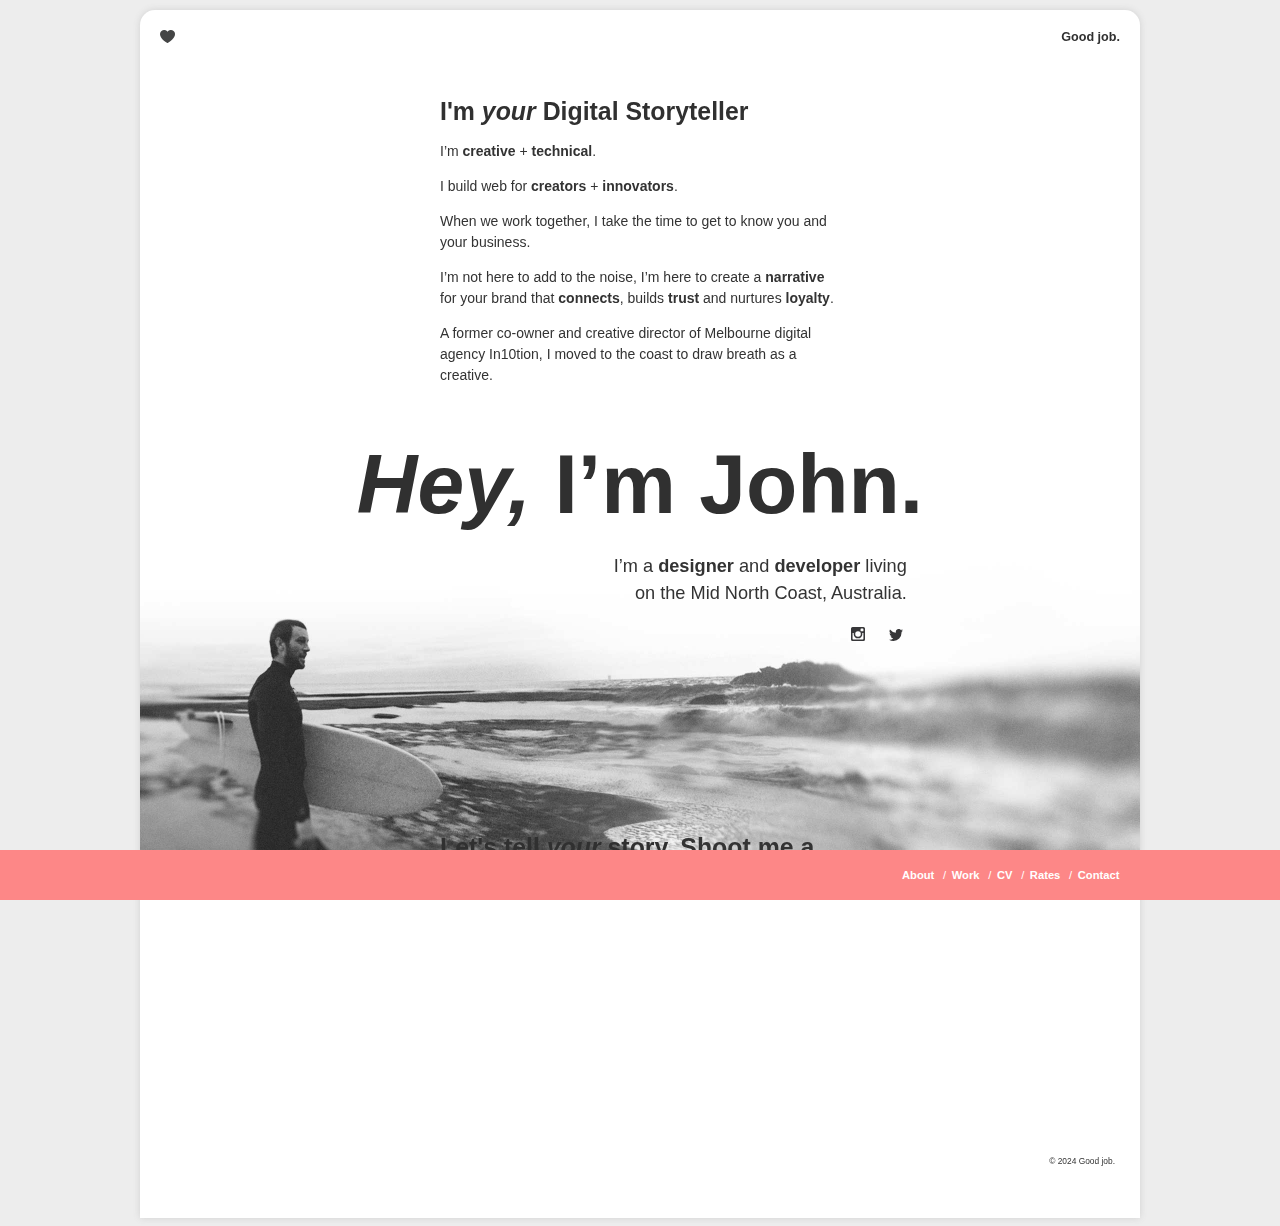
==== commit 663539da: "Updated/Added simply-static-1-1731809973" ====
--- a/index.html
+++ b/index.html
@@ -1,217 +1,6 @@
-<!DOCTYPE html>
-<!--[if lt IE 7]><html lang="en" class="no-js lt-ie9 lt-ie8 lt-ie7"><![endif]--><!--[if (IE 7)&!(IEMobile)]><html lang="en" class="no-js lt-ie9 lt-ie8"><![endif]--><!--[if (IE 8)&!(IEMobile)]><html lang="en" class="no-js lt-ie9"><![endif]--><!--[if gt IE 8]><!--><html itemscope="itemscope" itemtype="https://schema.org/Website" lang="en" class="no-js">
-<!--<![endif]-->
-
-	<head>
-
-        
-                <meta charset="UTF-8">
-        <meta http-equiv="x-ua-compatible" content="ie=edge">
-        <meta name="viewport" content="width=device-width, initial-scale=1, shrink-to-fit=no">
-
-                <link rel="icon" href="./wp-content/themes/goodjob/favicon.png">
-        
-        <!--[if IE]>
-            <link rel="shortcut icon" href="https://goodjobjohn.local/wp-content/themes/goodjob/favicon.ico">
-        <![endif]-->
-
-        <!-- Apple Touch Icon -->
-        <link rel="apple-touch-icon" href="./wp-content/themes/goodjob/library/images/apple-touch-icon.png">
-
-        <!-- Safari Pinned Tab Icon -->
-        <link rel="mask-icon" href="./wp-content/themes/goodjob/library/images/icon.svg" color="#0088cc">
-
-                
-                <!-- <link href="https://fonts.googleapis.com/css?family=IBM+Plex+Sans:400,400i,700,700i" rel="stylesheet"> -->
-        
-                <title>Good job.</title>
-<meta name="robots" content="max-image-preview:large">
-<link rel="stylesheet" id="wp-block-library-css" href="./wp-includes/css/dist/block-library/style.min.css" type="text/css" media="all">
-<style id="wp-block-library-theme-inline-css" type="text/css">.wp-block-audio :where(figcaption){color:#555;font-size:13px;text-align:center}.is-dark-theme .wp-block-audio :where(figcaption){color:#ffffffa6}.wp-block-audio{margin:0 0 1em}.wp-block-code{border:1px solid #ccc;border-radius:4px;font-family:Menlo,Consolas,monaco,monospace;padding:.8em 1em}.wp-block-embed :where(figcaption){color:#555;font-size:13px;text-align:center}.is-dark-theme .wp-block-embed :where(figcaption){color:#ffffffa6}.wp-block-embed{margin:0 0 1em}.blocks-gallery-caption{color:#555;font-size:13px;text-align:center}.is-dark-theme .blocks-gallery-caption{color:#ffffffa6}:root :where(.wp-block-image figcaption){color:#555;font-size:13px;text-align:center}.is-dark-theme :root :where(.wp-block-image figcaption){color:#ffffffa6}.wp-block-image{margin:0 0 1em}.wp-block-pullquote{border-bottom:4px solid;border-top:4px solid;color:currentColor;margin-bottom:1.75em}.wp-block-pullquote cite,.wp-block-pullquote footer,.wp-block-pullquote__citation{color:currentColor;font-size:.8125em;font-style:normal;text-transform:uppercase}.wp-block-quote{border-left:.25em solid;margin:0 0 1.75em;padding-left:1em}.wp-block-quote cite,.wp-block-quote footer{color:currentColor;font-size:.8125em;font-style:normal;position:relative}.wp-block-quote.has-text-align-right{border-left:none;border-right:.25em solid;padding-left:0;padding-right:1em}.wp-block-quote.has-text-align-center{border:none;padding-left:0}.wp-block-quote.is-large,.wp-block-quote.is-style-large,.wp-block-quote.is-style-plain{border:none}.wp-block-search .wp-block-search__label{font-weight:700}.wp-block-search__button{border:1px solid #ccc;padding:.375em .625em}:where(.wp-block-group.has-background){padding:1.25em 2.375em}.wp-block-separator.has-css-opacity{opacity:.4}.wp-block-separator{border:none;border-bottom:2px solid;margin-left:auto;margin-right:auto}.wp-block-separator.has-alpha-channel-opacity{opacity:1}.wp-block-separator:not(.is-style-wide):not(.is-style-dots){width:100px}.wp-block-separator.has-background:not(.is-style-dots){border-bottom:none;height:1px}.wp-block-separator.has-background:not(.is-style-wide):not(.is-style-dots){height:2px}.wp-block-table{margin:0 0 1em}.wp-block-table td,.wp-block-table th{word-break:normal}.wp-block-table :where(figcaption){color:#555;font-size:13px;text-align:center}.is-dark-theme .wp-block-table :where(figcaption){color:#ffffffa6}.wp-block-video :where(figcaption){color:#555;font-size:13px;text-align:center}.is-dark-theme .wp-block-video :where(figcaption){color:#ffffffa6}.wp-block-video{margin:0 0 1em}:root :where(.wp-block-template-part.has-background){margin-bottom:0;margin-top:0;padding:1.25em 2.375em}</style>
-<link rel="stylesheet" id="plate-gutenberg-styles-css" href="./wp-content/themes/goodjob/library/css/gutenberg.css" type="text/css" media="all">
-<style id="classic-theme-styles-inline-css" type="text/css">/*! This file is auto-generated */
-.wp-block-button__link{color:#fff;background-color:#32373c;border-radius:9999px;box-shadow:none;text-decoration:none;padding:calc(.667em + 2px) calc(1.333em + 2px);font-size:1.125em}.wp-block-file__button{background:#32373c;color:#fff;text-decoration:none}</style>
-<style id="global-styles-inline-css" type="text/css">:root{--wp--preset--aspect-ratio--square: 1;--wp--preset--aspect-ratio--4-3: 4/3;--wp--preset--aspect-ratio--3-4: 3/4;--wp--preset--aspect-ratio--3-2: 3/2;--wp--preset--aspect-ratio--2-3: 2/3;--wp--preset--aspect-ratio--16-9: 16/9;--wp--preset--aspect-ratio--9-16: 9/16;--wp--preset--color--black: #000000;--wp--preset--color--cyan-bluish-gray: #abb8c3;--wp--preset--color--white: #ffffff;--wp--preset--color--pale-pink: #f78da7;--wp--preset--color--vivid-red: #cf2e2e;--wp--preset--color--luminous-vivid-orange: #ff6900;--wp--preset--color--luminous-vivid-amber: #fcb900;--wp--preset--color--light-green-cyan: #7bdcb5;--wp--preset--color--vivid-green-cyan: #00d084;--wp--preset--color--pale-cyan-blue: #8ed1fc;--wp--preset--color--vivid-cyan-blue: #0693e3;--wp--preset--color--vivid-purple: #9b51e0;--wp--preset--gradient--vivid-cyan-blue-to-vivid-purple: linear-gradient(135deg,rgba(6,147,227,1) 0%,rgb(155,81,224) 100%);--wp--preset--gradient--light-green-cyan-to-vivid-green-cyan: linear-gradient(135deg,rgb(122,220,180) 0%,rgb(0,208,130) 100%);--wp--preset--gradient--luminous-vivid-amber-to-luminous-vivid-orange: linear-gradient(135deg,rgba(252,185,0,1) 0%,rgba(255,105,0,1) 100%);--wp--preset--gradient--luminous-vivid-orange-to-vivid-red: linear-gradient(135deg,rgba(255,105,0,1) 0%,rgb(207,46,46) 100%);--wp--preset--gradient--very-light-gray-to-cyan-bluish-gray: linear-gradient(135deg,rgb(238,238,238) 0%,rgb(169,184,195) 100%);--wp--preset--gradient--cool-to-warm-spectrum: linear-gradient(135deg,rgb(74,234,220) 0%,rgb(151,120,209) 20%,rgb(207,42,186) 40%,rgb(238,44,130) 60%,rgb(251,105,98) 80%,rgb(254,248,76) 100%);--wp--preset--gradient--blush-light-purple: linear-gradient(135deg,rgb(255,206,236) 0%,rgb(152,150,240) 100%);--wp--preset--gradient--blush-bordeaux: linear-gradient(135deg,rgb(254,205,165) 0%,rgb(254,45,45) 50%,rgb(107,0,62) 100%);--wp--preset--gradient--luminous-dusk: linear-gradient(135deg,rgb(255,203,112) 0%,rgb(199,81,192) 50%,rgb(65,88,208) 100%);--wp--preset--gradient--pale-ocean: linear-gradient(135deg,rgb(255,245,203) 0%,rgb(182,227,212) 50%,rgb(51,167,181) 100%);--wp--preset--gradient--electric-grass: linear-gradient(135deg,rgb(202,248,128) 0%,rgb(113,206,126) 100%);--wp--preset--gradient--midnight: linear-gradient(135deg,rgb(2,3,129) 0%,rgb(40,116,252) 100%);--wp--preset--font-size--small: 13px;--wp--preset--font-size--medium: 20px;--wp--preset--font-size--large: 36px;--wp--preset--font-size--x-large: 42px;--wp--preset--spacing--20: 0.44rem;--wp--preset--spacing--30: 0.67rem;--wp--preset--spacing--40: 1rem;--wp--preset--spacing--50: 1.5rem;--wp--preset--spacing--60: 2.25rem;--wp--preset--spacing--70: 3.38rem;--wp--preset--spacing--80: 5.06rem;--wp--preset--shadow--natural: 6px 6px 9px rgba(0, 0, 0, 0.2);--wp--preset--shadow--deep: 12px 12px 50px rgba(0, 0, 0, 0.4);--wp--preset--shadow--sharp: 6px 6px 0px rgba(0, 0, 0, 0.2);--wp--preset--shadow--outlined: 6px 6px 0px -3px rgba(255, 255, 255, 1), 6px 6px rgba(0, 0, 0, 1);--wp--preset--shadow--crisp: 6px 6px 0px rgba(0, 0, 0, 1);}:where(.is-layout-flex){gap: 0.5em;}:where(.is-layout-grid){gap: 0.5em;}body .is-layout-flex{display: flex;}.is-layout-flex{flex-wrap: wrap;align-items: center;}.is-layout-flex > :is(*, div){margin: 0;}body .is-layout-grid{display: grid;}.is-layout-grid > :is(*, div){margin: 0;}:where(.wp-block-columns.is-layout-flex){gap: 2em;}:where(.wp-block-columns.is-layout-grid){gap: 2em;}:where(.wp-block-post-template.is-layout-flex){gap: 1.25em;}:where(.wp-block-post-template.is-layout-grid){gap: 1.25em;}.has-black-color{color: var(--wp--preset--color--black) !important;}.has-cyan-bluish-gray-color{color: var(--wp--preset--color--cyan-bluish-gray) !important;}.has-white-color{color: var(--wp--preset--color--white) !important;}.has-pale-pink-color{color: var(--wp--preset--color--pale-pink) !important;}.has-vivid-red-color{color: var(--wp--preset--color--vivid-red) !important;}.has-luminous-vivid-orange-color{color: var(--wp--preset--color--luminous-vivid-orange) !important;}.has-luminous-vivid-amber-color{color: var(--wp--preset--color--luminous-vivid-amber) !important;}.has-light-green-cyan-color{color: var(--wp--preset--color--light-green-cyan) !important;}.has-vivid-green-cyan-color{color: var(--wp--preset--color--vivid-green-cyan) !important;}.has-pale-cyan-blue-color{color: var(--wp--preset--color--pale-cyan-blue) !important;}.has-vivid-cyan-blue-color{color: var(--wp--preset--color--vivid-cyan-blue) !important;}.has-vivid-purple-color{color: var(--wp--preset--color--vivid-purple) !important;}.has-black-background-color{background-color: var(--wp--preset--color--black) !important;}.has-cyan-bluish-gray-background-color{background-color: var(--wp--preset--color--cyan-bluish-gray) !important;}.has-white-background-color{background-color: var(--wp--preset--color--white) !important;}.has-pale-pink-background-color{background-color: var(--wp--preset--color--pale-pink) !important;}.has-vivid-red-background-color{background-color: var(--wp--preset--color--vivid-red) !important;}.has-luminous-vivid-orange-background-color{background-color: var(--wp--preset--color--luminous-vivid-orange) !important;}.has-luminous-vivid-amber-background-color{background-color: var(--wp--preset--color--luminous-vivid-amber) !important;}.has-light-green-cyan-background-color{background-color: var(--wp--preset--color--light-green-cyan) !important;}.has-vivid-green-cyan-background-color{background-color: var(--wp--preset--color--vivid-green-cyan) !important;}.has-pale-cyan-blue-background-color{background-color: var(--wp--preset--color--pale-cyan-blue) !important;}.has-vivid-cyan-blue-background-color{background-color: var(--wp--preset--color--vivid-cyan-blue) !important;}.has-vivid-purple-background-color{background-color: var(--wp--preset--color--vivid-purple) !important;}.has-black-border-color{border-color: var(--wp--preset--color--black) !important;}.has-cyan-bluish-gray-border-color{border-color: var(--wp--preset--color--cyan-bluish-gray) !important;}.has-white-border-color{border-color: var(--wp--preset--color--white) !important;}.has-pale-pink-border-color{border-color: var(--wp--preset--color--pale-pink) !important;}.has-vivid-red-border-color{border-color: var(--wp--preset--color--vivid-red) !important;}.has-luminous-vivid-orange-border-color{border-color: var(--wp--preset--color--luminous-vivid-orange) !important;}.has-luminous-vivid-amber-border-color{border-color: var(--wp--preset--color--luminous-vivid-amber) !important;}.has-light-green-cyan-border-color{border-color: var(--wp--preset--color--light-green-cyan) !important;}.has-vivid-green-cyan-border-color{border-color: var(--wp--preset--color--vivid-green-cyan) !important;}.has-pale-cyan-blue-border-color{border-color: var(--wp--preset--color--pale-cyan-blue) !important;}.has-vivid-cyan-blue-border-color{border-color: var(--wp--preset--color--vivid-cyan-blue) !important;}.has-vivid-purple-border-color{border-color: var(--wp--preset--color--vivid-purple) !important;}.has-vivid-cyan-blue-to-vivid-purple-gradient-background{background: var(--wp--preset--gradient--vivid-cyan-blue-to-vivid-purple) !important;}.has-light-green-cyan-to-vivid-green-cyan-gradient-background{background: var(--wp--preset--gradient--light-green-cyan-to-vivid-green-cyan) !important;}.has-luminous-vivid-amber-to-luminous-vivid-orange-gradient-background{background: var(--wp--preset--gradient--luminous-vivid-amber-to-luminous-vivid-orange) !important;}.has-luminous-vivid-orange-to-vivid-red-gradient-background{background: var(--wp--preset--gradient--luminous-vivid-orange-to-vivid-red) !important;}.has-very-light-gray-to-cyan-bluish-gray-gradient-background{background: var(--wp--preset--gradient--very-light-gray-to-cyan-bluish-gray) !important;}.has-cool-to-warm-spectrum-gradient-background{background: var(--wp--preset--gradient--cool-to-warm-spectrum) !important;}.has-blush-light-purple-gradient-background{background: var(--wp--preset--gradient--blush-light-purple) !important;}.has-blush-bordeaux-gradient-background{background: var(--wp--preset--gradient--blush-bordeaux) !important;}.has-luminous-dusk-gradient-background{background: var(--wp--preset--gradient--luminous-dusk) !important;}.has-pale-ocean-gradient-background{background: var(--wp--preset--gradient--pale-ocean) !important;}.has-electric-grass-gradient-background{background: var(--wp--preset--gradient--electric-grass) !important;}.has-midnight-gradient-background{background: var(--wp--preset--gradient--midnight) !important;}.has-small-font-size{font-size: var(--wp--preset--font-size--small) !important;}.has-medium-font-size{font-size: var(--wp--preset--font-size--medium) !important;}.has-large-font-size{font-size: var(--wp--preset--font-size--large) !important;}.has-x-large-font-size{font-size: var(--wp--preset--font-size--x-large) !important;}
-:where(.wp-block-post-template.is-layout-flex){gap: 1.25em;}:where(.wp-block-post-template.is-layout-grid){gap: 1.25em;}
-:where(.wp-block-columns.is-layout-flex){gap: 2em;}:where(.wp-block-columns.is-layout-grid){gap: 2em;}
-:root :where(.wp-block-pullquote){font-size: 1.5em;line-height: 1.6;}</style>
-<link rel="stylesheet" id="contact-form-7-css" href="./wp-content/plugins/contact-form-7/includes/css/styles.css" type="text/css" media="all">
-<link rel="stylesheet" id="plate-stylesheet-css" href="./wp-content/themes/goodjob/library/css/style.css" type="text/css" media="all">
-<!--[if lt IE 9]>
-<link rel='stylesheet' id='plate-ie-only-css' href='https://goodjobjohn.local/wp-content/themes/goodjob/library/css/ie.css' type='text/css' media='all' />
-<![endif]-->
-<script type="text/javascript" src="./wp-includes/js/jquery/jquery.min.js" id="jquery-core-js"></script>
-<link rel="https://api.w.org/" href="./wp-json/index.html">
-<link rel="alternate" title="JSON" type="application/json" href="./wp-json/wp/v2/pages/14/index.html">
-<link rel="canonical" href="./index.html">
-<link rel="shortlink" href="./index.html">
-<link rel="alternate" title="oEmbed (JSON)" type="application/json+oembed" href="./wp-json/oembed/1.0/embed/index.html?url=https%3A%2F%2F%2F">
-<link rel="alternate" title="oEmbed (XML)" type="text/xml+oembed" href="./wp-json/oembed/1.0/embed/index.html?url=https%3A%2F%2F%2F#038;format=xml">
-			                <meta name="ssp-config-path" content="/wp-content/uploads/simply-static/configs/">
-			
-						<link rel="icon" href="./wp-content/uploads/2019/03/cropped-logo-heart-32x32.png" sizes="32x32">
-<link rel="icon" href="./wp-content/uploads/2019/03/cropped-logo-heart-192x192.png" sizes="192x192">
-<link rel="apple-touch-icon" href="./wp-content/uploads/2019/03/cropped-logo-heart-180x180.png">
-<meta name="msapplication-TileImage" content="./wp-content/uploads/2019/03/cropped-logo-heart-270x270.png">
-        
-    </head>
-
-	<body class="home page-template page-template-page-home page-template-page-home-php page page-id-14 wp-custom-logo page-home-php __trashed page-__trashed" itemscope itemtype="https://schema.org/WebPage">
-
-        <header class="header" id="header" role="banner" itemscope itemtype="https://schema.org/WPHeader">
-
-                        <div id="bloginfo" class="preload" itemscope itemtype="https://schema.org/Organization">
-
-                                
-                    <div id="logo" itemprop="logo">
-                        <a href="./index.html" rel="nofollow" itemprop="url" title="Good job."></a><a href="./index.html" class="custom-logo-link" rel="home" aria-current="page"><img width="90" height="90" src="./wp-content/uploads/2021/10/cropped-logo-heart-90px.png" class="custom-logo" alt="Good job." decoding="async"></a>
-                    </div>
-
-                    <div id="site-title" class="site-title" itemprop="name">
-                        <a href="./index.html" rel="nofollow" itemprop="url" title="Good job.">
-                            Good job.                        </a>
-                    </div>
-                    
-                                
-            </div>
-            
-            <nav class="nav-container" role="navigation" itemscope itemtype="https://schema.org/SiteNavigationElement" aria-label="Primary Menu ">
-
-                                        <h2 class="screen-reader-text">Primary Menu</h2>
-
-                    
-                    <ul id="menu-menu-1" class="nav">
-<li id="menu-item-52" class="menu-item menu-item-type-custom menu-item-object-custom current-menu-item menu-item-home menu-item-52"><a href="./index.html#about">About</a></li>
-<li id="menu-item-405" class="menu-item menu-item-type-post_type menu-item-object-page menu-item-405"><a href="./work/index.html">Work</a></li>
-<li id="menu-item-461" class="menu-item menu-item-type-post_type menu-item-object-page menu-item-461"><a href="./cv/index.html">CV</a></li>
-<li id="menu-item-368" class="menu-item menu-item-type-post_type menu-item-object-page menu-item-368"><a href="./rate-card/index.html">Rates</a></li>
-<li id="menu-item-366" class="menu-item menu-item-type-post_type menu-item-object-page menu-item-366"><a href="./contact/index.html">Contact</a></li>
-</ul>
-            </nav>
-            
-        </header>
-	
-	<main id="main" class="main wrap" role="main" itemscope itemprop="mainContentOfPage" itemtype="https://schema.org/Blog">
-
-		
-		<article id="post-14" class="post-14 page type-page status-publish hentry" role="article" itemscope="" itemtype="https://schema.org/BlogPosting">
-
-			<header class="article-header  preload">	
-				<div class="sticky">
-					<h1 class="page-title" itemprop="headline">
-<em>Hey,</em> I’m John.</h1>
-					<p>I’m a <strong>designer</strong> and <strong>developer</strong> living on the Mid North Coast, Australia.</p>
-					
-					<div class="social">						
-						<a href="https://instagram.com/_goodjobjohn/" target="_blank" rel="noopener">
-							<img class="alignnone wp-image-36 size-full" role="img" src="./wp-content/themes/goodjob/library/images/instagram.svg" alt="" width="22" height="22">
-						</a>
-						<a href="https://twitter.com/_goodjobjohn" target="_blank" rel="noopener">
-							<img class="alignnone wp-image-35 size-full" role="img" src="./wp-content/themes/goodjob/library/images/twitter.svg" alt="" width="24" height="19">
-						</a>
-					</div>
-				</div>
-
-			</header> 
-
-			<section class="entry-content" itemprop="articleBody">			
-
-				<div class="content-title">					
-					<span class="anchor" id="about"></span>
-					<h3>I'm <em>your</em> Digital Storyteller</h3>					
-					
-					<p>I’m <strong>creative</strong> + <strong>technical</strong>.</p>
-					
-					<p>I build web for <strong>creators </strong>+<strong> innovators</strong>.</p>
-
-					<p>When we work together, I take the time to get to know you and your business.</p>
-					
-					<p>I’m not here to add to the noise, I’m here to create a <strong>narrative</strong> for your brand that <strong>connects</strong>, builds <strong>trust</strong> and nurtures <strong>loyalty</strong>.</p>				
-
-					<p>A former co-owner and creative director of Melbourne digital agency In10tion, I moved to the coast to draw breath as a creative.</p>
-				</div>
-
-				<div style="height:200px" aria-hidden="true" class="wp-block-spacer"></div>
-				
-				<div class="animated-logos" style="display:none;">
-					
-						<h3>Motion <em>inspires</em> emotion</h3>
-						<p>I’m offering a promo rate of $250 for custom animated logos. Give me 5 seconds - and I’ll bring your brand to life. <a href="./brand-motion/index.html">Click here</a> to find out more about adding the finishing flowing touch to your narrative.</p>
-					
-				</div>
-				
-				
-				<!-- <div id="case-studies-block">
-					<span class="anchor" id="case-studies"></span>	
-					
-						<h3>My latest case studies.</h3>
-						<ul id="menu-case-studies" class="menu"><li id="menu-item-165" class="menu-item menu-item-type-post_type menu-item-object-post menu-item-165"><a href="https://goodjobjohn.local/emma-power/">Emma Power</a></li>
-<li id="menu-item-166" class="menu-item menu-item-type-post_type menu-item-object-post menu-item-166"><a href="https://goodjobjohn.local/sunny-copy/">Sunny Copy</a></li>
-<li id="menu-item-164" class="menu-item menu-item-type-post_type menu-item-object-post menu-item-164"><a href="https://goodjobjohn.local/jenna-meade/">Jenna Meade</a></li>
-</ul>						
-						
-				</div> -->
-				
-
-				<div style="height:200px" aria-hidden="true" class="wp-block-spacer"></div>
-
-				<div id="contact" class="contact">
-					<span class="anchor" id="talktome"></span>
-					<h3>Let's tell <em>your</em> story. <a href="mailto:john+goodjob@basham.com.au">Shoot me a message</a>
-</h3>			
-				</div>
-		
-			</section> 
-
-			<footer class="article-footer preload">
-				<div class="background-image" data-responsive-background-image>
-					<div class="image-container"><img width="2000" height="600" src="./wp-content/uploads/2019/05/goodjob-bg.jpg" class="bg-swap wp-post-image" alt="" decoding="async" fetchpriority="high" srcset="./wp-content/uploads/2019/05/goodjob-bg.jpg 2000w, ./wp-content/uploads/2019/05/goodjob-bg-300x90.jpg 300w, ./wp-content/uploads/2019/05/goodjob-bg-768x230.jpg 768w, ./wp-content/uploads/2019/05/goodjob-bg-1024x307.jpg 1024w" sizes="(max-width: 2000px) 100vw, 2000px"></div>
-				</div>
-			</footer>
-
-		</article>
-
-		
-			
-		
-	</main>
-
-			<footer id="footer" class="footer" role="contentinfo" itemscope itemtype="https://schema.org/WPFooter">
-
-				<div id="inner-footer" class="wrap">
-
-					
-					<p class="source-org copyright">&copy; 2024 Good job.</p>
-
-				</div>
-
-			</footer>
-
-
-				        <span class="ssp-id" style="display:none">14</span>
-		<script type="text/javascript" src="./wp-includes/js/dist/hooks.min.js" id="wp-hooks-js"></script>
-<script type="text/javascript" src="./wp-includes/js/dist/i18n.min.js" id="wp-i18n-js"></script>
-<script type="text/javascript" id="wp-i18n-js-after">
-/* <![CDATA[ */
-wp.i18n.setLocaleData( { 'text directionltr': [ 'ltr' ] } );
-/* ]]> */
-</script>
-<script type="text/javascript" src="./wp-content/plugins/contact-form-7/includes/swv/js/index.js" id="swv-js"></script>
-<script type="text/javascript" id="contact-form-7-js-before">
-/* <![CDATA[ */
-var wpcf7 = {
-    "api": {
-        "root": ".\/\/wp-json\/",
-        "namespace": "contact-form-7\/v1"
-    },
-    "cached": 1
-};
-/* ]]> */
-</script>
-<script type="text/javascript" src="./wp-content/plugins/contact-form-7/includes/js/index.js" id="contact-form-7-js"></script>
-<script type="text/javascript" src="./wp-content/themes/goodjob/library/js/scripts.js" id="plate-js-js"></script>
-
-	</body>
-
- <!-- This is the end. My only friend. -->
-</html>+<!DOCTYPE html><!--[if lt IE 7]><html lang="en" class="no-js lt-ie9 lt-ie8 lt-ie7"><![endif]--><!--[if (IE 7)&!(IEMobile)]><html lang="en" class="no-js lt-ie9 lt-ie8"><![endif]--><!--[if (IE 8)&!(IEMobile)]><html lang="en" class="no-js lt-ie9"><![endif]--><!--[if gt IE 8]><!--><html class=no-js itemscope itemtype=https://schema.org/Website lang=en> <!--<![endif]--> <head><meta charset=UTF-8><meta content="ie=edge" http-equiv=x-ua-compatible><meta content="width=device-width, initial-scale=1, shrink-to-fit=no" name=viewport><link href=/wp-content/themes/goodjob/favicon.png rel=icon> <!--[if IE]>
+            <link rel="shortcut icon" href="/wp-content/themes/goodjob/favicon.ico">
+        <![endif]--> <link href=/wp-content/themes/goodjob/library/images/apple-touch-icon.png rel=apple-touch-icon><link color=#0088cc href=/wp-content/themes/goodjob/library/images/icon.svg rel=mask-icon><title>Good job.</title><meta content=max-image-preview:large name=robots><link href=/wp-includes/css/dist/block-library/style.min.css rel=stylesheet><style>.wp-block-audio :where(figcaption){color:#555;font-size:13px;text-align:center}.is-dark-theme .wp-block-audio :where(figcaption){color:#fffa6}.wp-block-audio{margin:0 0 1em}.wp-block-code{border:1px solid #ccc;border-radius:4px;font-family:Menlo,Consolas,monaco,monospace;padding:.8em 1em}.wp-block-embed :where(figcaption){color:#555;font-size:13px;text-align:center}.is-dark-theme .wp-block-embed :where(figcaption){color:#fffa6}.wp-block-embed{margin:0 0 1em}.blocks-gallery-caption{color:#555;font-size:13px;text-align:center}.is-dark-theme .blocks-gallery-caption{color:#fffa6}:root :where(.wp-block-image figcaption){color:#555;font-size:13px;text-align:center}.is-dark-theme :root :where(.wp-block-image figcaption){color:#fffa6}.wp-block-image{margin:0 0 1em}.wp-block-pullquote{border-bottom:4px solid;border-top:4px solid;color:currentColor;margin-bottom:1.75em}.wp-block-pullquote cite,.wp-block-pullquote footer,.wp-block-pullquote__citation{color:currentColor;font-size:.8125em;font-style:normal;text-transform:uppercase}.wp-block-quote{border-left:.25em solid;margin:0 0 1.75em;padding-left:1em}.wp-block-quote cite,.wp-block-quote footer{color:currentColor;font-size:.8125em;font-style:normal;position:relative}.wp-block-quote.has-text-align-right{border-left:none;border-right:.25em solid;padding-left:0;padding-right:1em}.wp-block-quote.has-text-align-center{border:0;padding-left:0}.wp-block-quote.is-large,.wp-block-quote.is-style-large,.wp-block-quote.is-style-plain{border:0}.wp-block-search .wp-block-search__label{font-weight:700}.wp-block-search__button{border:1px solid #ccc;padding:.375em .625em}:where(.wp-block-group.has-background){padding:1.25em 2.375em}.wp-block-separator.has-css-opacity{opacity:.4}.wp-block-separator{border:0;border-bottom:2px solid;margin-left:auto;margin-right:auto}.wp-block-separator.has-alpha-channel-opacity{opacity:1}.wp-block-separator:not(.is-style-wide):not(.is-style-dots){width:100px}.wp-block-separator.has-background:not(.is-style-dots){border-bottom:none;height:1px}.wp-block-separator.has-background:not(.is-style-wide):not(.is-style-dots){height:2px}.wp-block-table{margin:0 0 1em}.wp-block-table td,.wp-block-table th{word-break:normal}.wp-block-table :where(figcaption){color:#555;font-size:13px;text-align:center}.is-dark-theme .wp-block-table :where(figcaption){color:#fffa6}.wp-block-video :where(figcaption){color:#555;font-size:13px;text-align:center}.is-dark-theme .wp-block-video :where(figcaption){color:#fffa6}.wp-block-video{margin:0 0 1em}:root :where(.wp-block-template-part.has-background){margin-bottom:0;margin-top:0;padding:1.25em 2.375em}</style><link href=/wp-content/themes/goodjob/library/css/gutenberg.css rel=stylesheet><style>/*! This file is auto-generated */
+.wp-block-button__link{color:#fff;background-color:#32373c;border-radius:9999px;box-shadow:none;text-decoration:none;padding:calc(.667em+2px) calc(1.333em+2px);font-size:1.125em}.wp-block-file__button{background:#32373c;color:#fff;text-decoration:none}</style><style>:root{--wp--preset--aspect-ratio--square:1;--wp--preset--aspect-ratio--4-3:4/3;--wp--preset--aspect-ratio--3-4:3/4;--wp--preset--aspect-ratio--3-2:3/2;--wp--preset--aspect-ratio--2-3:2/3;--wp--preset--aspect-ratio--16-9:16/9;--wp--preset--aspect-ratio--9-16:9/16;--wp--preset--color--black:#000;--wp--preset--color--cyan-bluish-gray:#abb8c3;--wp--preset--color--white:#fff;--wp--preset--color--pale-pink:#f78da7;--wp--preset--color--vivid-red:#cf2e2e;--wp--preset--color--luminous-vivid-orange:#ff6900;--wp--preset--color--luminous-vivid-amber:#fcb900;--wp--preset--color--light-green-cyan:#7bdcb5;--wp--preset--color--vivid-green-cyan:#00d084;--wp--preset--color--pale-cyan-blue:#8ed1fc;--wp--preset--color--vivid-cyan-blue:#0693e3;--wp--preset--color--vivid-purple:#9b51e0;--wp--preset--gradient--vivid-cyan-blue-to-vivid-purple:linear-gradient(135deg,rgba(6,147,227,1) 0,rgb(155,81,224) 100%);--wp--preset--gradient--light-green-cyan-to-vivid-green-cyan:linear-gradient(135deg,rgb(122,220,180) 0,rgb(0,208,130) 100%);--wp--preset--gradient--luminous-vivid-amber-to-luminous-vivid-orange:linear-gradient(135deg,rgba(252,185,0,1) 0,rgba(255,105,0,1) 100%);--wp--preset--gradient--luminous-vivid-orange-to-vivid-red:linear-gradient(135deg,rgba(255,105,0,1) 0,rgb(207,46,46) 100%);--wp--preset--gradient--very-light-gray-to-cyan-bluish-gray:linear-gradient(135deg,rgb(238,238,238) 0,rgb(169,184,195) 100%);--wp--preset--gradient--cool-to-warm-spectrum:linear-gradient(135deg,rgb(74,234,220) 0,rgb(151,120,209) 20%,rgb(207,42,186) 40%,rgb(238,44,130) 60%,rgb(251,105,98) 80%,rgb(254,248,76) 100%);--wp--preset--gradient--blush-light-purple:linear-gradient(135deg,rgb(255,206,236) 0,rgb(152,150,240) 100%);--wp--preset--gradient--blush-bordeaux:linear-gradient(135deg,rgb(254,205,165) 0,rgb(254,45,45) 50%,rgb(107,0,62) 100%);--wp--preset--gradient--luminous-dusk:linear-gradient(135deg,rgb(255,203,112) 0,rgb(199,81,192) 50%,rgb(65,88,208) 100%);--wp--preset--gradient--pale-ocean:linear-gradient(135deg,rgb(255,245,203) 0,rgb(182,227,212) 50%,rgb(51,167,181) 100%);--wp--preset--gradient--electric-grass:linear-gradient(135deg,rgb(202,248,128) 0,rgb(113,206,126) 100%);--wp--preset--gradient--midnight:linear-gradient(135deg,rgb(2,3,129) 0,rgb(40,116,252) 100%);--wp--preset--font-size--small:13px;--wp--preset--font-size--medium:20px;--wp--preset--font-size--large:36px;--wp--preset--font-size--x-large:42px;--wp--preset--spacing--20:.44rem;--wp--preset--spacing--30:.67rem;--wp--preset--spacing--40:1rem;--wp--preset--spacing--50:1.5rem;--wp--preset--spacing--60:2.25rem;--wp--preset--spacing--70:3.38rem;--wp--preset--spacing--80:5.06rem;--wp--preset--shadow--natural:6px 6px 9px rgba(0,0,0,.2);--wp--preset--shadow--deep:12px 12px 50px rgba(0,0,0,.4);--wp--preset--shadow--sharp:6px 6px 0 rgba(0,0,0,.2);--wp--preset--shadow--outlined:6px 6px 0 -3px rgba(255,255,255,1),6px 6px rgba(0,0,0,1);--wp--preset--shadow--crisp:6px 6px 0 rgba(0,0,0,1)}:where(.is-layout-flex){gap:.5em}:where(.is-layout-grid){gap:.5em}body .is-layout-flex{display:flex}.is-layout-flex{flex-wrap:wrap;align-items:center}.is-layout-flex>:is(*,div){margin:0}body .is-layout-grid{display:grid}.is-layout-grid>:is(*,div){margin:0}:where(.wp-block-columns.is-layout-flex){gap:2em}:where(.wp-block-columns.is-layout-grid){gap:2em}:where(.wp-block-post-template.is-layout-flex){gap:1.25em}:where(.wp-block-post-template.is-layout-grid){gap:1.25em}.has-black-color{color:var(--wp--preset--color--black)!important}.has-cyan-bluish-gray-color{color:var(--wp--preset--color--cyan-bluish-gray)!important}.has-white-color{color:var(--wp--preset--color--white)!important}.has-pale-pink-color{color:var(--wp--preset--color--pale-pink)!important}.has-vivid-red-color{color:var(--wp--preset--color--vivid-red)!important}.has-luminous-vivid-orange-color{color:var(--wp--preset--color--luminous-vivid-orange)!important}.has-luminous-vivid-amber-color{color:var(--wp--preset--color--luminous-vivid-amber)!important}.has-light-green-cyan-color{color:var(--wp--preset--color--light-green-cyan)!important}.has-vivid-green-cyan-color{color:var(--wp--preset--color--vivid-green-cyan)!important}.has-pale-cyan-blue-color{color:var(--wp--preset--color--pale-cyan-blue)!important}.has-vivid-cyan-blue-color{color:var(--wp--preset--color--vivid-cyan-blue)!important}.has-vivid-purple-color{color:var(--wp--preset--color--vivid-purple)!important}.has-black-background-color{background-color:var(--wp--preset--color--black)!important}.has-cyan-bluish-gray-background-color{background-color:var(--wp--preset--color--cyan-bluish-gray)!important}.has-white-background-color{background-color:var(--wp--preset--color--white)!important}.has-pale-pink-background-color{background-color:var(--wp--preset--color--pale-pink)!important}.has-vivid-red-background-color{background-color:var(--wp--preset--color--vivid-red)!important}.has-luminous-vivid-orange-background-color{background-color:var(--wp--preset--color--luminous-vivid-orange)!important}.has-luminous-vivid-amber-background-color{background-color:var(--wp--preset--color--luminous-vivid-amber)!important}.has-light-green-cyan-background-color{background-color:var(--wp--preset--color--light-green-cyan)!important}.has-vivid-green-cyan-background-color{background-color:var(--wp--preset--color--vivid-green-cyan)!important}.has-pale-cyan-blue-background-color{background-color:var(--wp--preset--color--pale-cyan-blue)!important}.has-vivid-cyan-blue-background-color{background-color:var(--wp--preset--color--vivid-cyan-blue)!important}.has-vivid-purple-background-color{background-color:var(--wp--preset--color--vivid-purple)!important}.has-black-border-color{border-color:var(--wp--preset--color--black)!important}.has-cyan-bluish-gray-border-color{border-color:var(--wp--preset--color--cyan-bluish-gray)!important}.has-white-border-color{border-color:var(--wp--preset--color--white)!important}.has-pale-pink-border-color{border-color:var(--wp--preset--color--pale-pink)!important}.has-vivid-red-border-color{border-color:var(--wp--preset--color--vivid-red)!important}.has-luminous-vivid-orange-border-color{border-color:var(--wp--preset--color--luminous-vivid-orange)!important}.has-luminous-vivid-amber-border-color{border-color:var(--wp--preset--color--luminous-vivid-amber)!important}.has-light-green-cyan-border-color{border-color:var(--wp--preset--color--light-green-cyan)!important}.has-vivid-green-cyan-border-color{border-color:var(--wp--preset--color--vivid-green-cyan)!important}.has-pale-cyan-blue-border-color{border-color:var(--wp--preset--color--pale-cyan-blue)!important}.has-vivid-cyan-blue-border-color{border-color:var(--wp--preset--color--vivid-cyan-blue)!important}.has-vivid-purple-border-color{border-color:var(--wp--preset--color--vivid-purple)!important}.has-vivid-cyan-blue-to-vivid-purple-gradient-background{background:var(--wp--preset--gradient--vivid-cyan-blue-to-vivid-purple)!important}.has-light-green-cyan-to-vivid-green-cyan-gradient-background{background:var(--wp--preset--gradient--light-green-cyan-to-vivid-green-cyan)!important}.has-luminous-vivid-amber-to-luminous-vivid-orange-gradient-background{background:var(--wp--preset--gradient--luminous-vivid-amber-to-luminous-vivid-orange)!important}.has-luminous-vivid-orange-to-vivid-red-gradient-background{background:var(--wp--preset--gradient--luminous-vivid-orange-to-vivid-red)!important}.has-very-light-gray-to-cyan-bluish-gray-gradient-background{background:var(--wp--preset--gradient--very-light-gray-to-cyan-bluish-gray)!important}.has-cool-to-warm-spectrum-gradient-background{background:var(--wp--preset--gradient--cool-to-warm-spectrum)!important}.has-blush-light-purple-gradient-background{background:var(--wp--preset--gradient--blush-light-purple)!important}.has-blush-bordeaux-gradient-background{background:var(--wp--preset--gradient--blush-bordeaux)!important}.has-luminous-dusk-gradient-background{background:var(--wp--preset--gradient--luminous-dusk)!important}.has-pale-ocean-gradient-background{background:var(--wp--preset--gradient--pale-ocean)!important}.has-electric-grass-gradient-background{background:var(--wp--preset--gradient--electric-grass)!important}.has-midnight-gradient-background{background:var(--wp--preset--gradient--midnight)!important}.has-small-font-size{font-size:var(--wp--preset--font-size--small)!important}.has-medium-font-size{font-size:var(--wp--preset--font-size--medium)!important}.has-large-font-size{font-size:var(--wp--preset--font-size--large)!important}.has-x-large-font-size{font-size:var(--wp--preset--font-size--x-large)!important}:where(.wp-block-post-template.is-layout-flex){gap:1.25em}:where(.wp-block-post-template.is-layout-grid){gap:1.25em}:where(.wp-block-columns.is-layout-flex){gap:2em}:where(.wp-block-columns.is-layout-grid){gap:2em}:root :where(.wp-block-pullquote){font-size:1.5em;line-height:1.6}</style><link href=/wp-content/plugins/contact-form-7/includes/css/styles.css rel=stylesheet><link href=/wp-content/themes/goodjob/library/css/style.css rel=stylesheet> <!--[if lt IE 9]>
+<link rel='stylesheet'  href='/wp-content/themes/goodjob/library/css/ie.css' type='text/css' media='all' />
+<![endif]--> <script src=/wp-includes/js/jquery/jquery.min.js></script><link href=/ rel=canonical><link href=/ rel=shortlink><meta content=/wp-content/uploads/simply-static/configs/ name=ssp-config-path><link href=/wp-content/uploads/2019/03/cropped-logo-heart-32x32.png rel=icon sizes=32x32><link href=/wp-content/uploads/2019/03/cropped-logo-heart-192x192.png rel=icon sizes=192x192><link href=/wp-content/uploads/2019/03/cropped-logo-heart-180x180.png rel=apple-touch-icon><meta content=/wp-content/uploads/2019/03/cropped-logo-heart-270x270.png name=msapplication-TileImage> <body class="__trashed home page page-__trashed page-home-php page-id-14 page-template page-template-page-home page-template-page-home-php wp-custom-logo" itemscope itemtype=https://schema.org/WebPage><header class=header id=header itemscope itemtype=https://schema.org/WPHeader role=banner><div class=preload id=bloginfo itemscope itemtype=https://schema.org/Organization><div id=logo itemprop=logo><a href=/ itemprop=url rel=nofollow title="Good job."></a><a aria-current=page class=custom-logo-link href=/ rel=home><img alt="Good job." class=custom-logo decoding=async height=90 src=/wp-content/uploads/2021/10/cropped-logo-heart-90px.png width=90></a> </div> <div class=site-title id=site-title itemprop=name><a href=/ itemprop=url rel=nofollow title="Good job."> Good job. </a> </div></div> <nav aria-label="Primary Menu " class=nav-container itemscope itemtype=https://schema.org/SiteNavigationElement role=navigation><h2 class=screen-reader-text>Primary Menu</h2> <ul class=nav id=menu-menu-1><li class="current-menu-item menu-item menu-item-52 menu-item-home menu-item-object-custom menu-item-type-custom" id=menu-item-52><a href=/#about>About</a> <li class="menu-item menu-item-405 menu-item-object-page menu-item-type-post_type" id=menu-item-405><a href=/work/>Work</a> <li class="menu-item menu-item-461 menu-item-object-page menu-item-type-post_type" id=menu-item-461><a href=/cv/>CV</a> <li class="menu-item menu-item-368 menu-item-object-page menu-item-type-post_type" id=menu-item-368><a href=/rate-card/>Rates</a> <li class="menu-item menu-item-366 menu-item-object-page menu-item-type-post_type" id=menu-item-366><a href=/contact/>Contact</a></ul></nav></header> <main class="main wrap" id=main itemprop=mainContentOfPage itemscope itemtype=https://schema.org/Blog role=main><article class="hentry page post-14 status-publish type-page" id=post-14 itemscope itemtype=https://schema.org/BlogPosting role=article><header class="article-header preload"><div class=sticky><h1 class=page-title itemprop=headline><em>Hey,</em> I’m John.</h1> <p>I’m a <strong>designer</strong> and <strong>developer</strong> living on the Mid North Coast, Australia. <div class=social><a href=https://instagram.com/_goodjobjohn/ rel=noopener target=_blank><img alt="" class="alignnone size-full wp-image-36" height=22 role=img src=/wp-content/themes/goodjob/library/images/instagram.svg width=22> </a> <a href=https://twitter.com/_goodjobjohn rel=noopener target=_blank><img alt="" class="alignnone size-full wp-image-35" height=19 role=img src=/wp-content/themes/goodjob/library/images/twitter.svg width=24> </a></div></div> </header> <section class=entry-content itemprop=articleBody><div class=content-title><span class=anchor id=about></span> <h3>I'm <em>your</em> Digital Storyteller</h3> <p>I’m <strong>creative</strong> + <strong>technical</strong>. <p>I build web for <strong>creators </strong>+<strong> innovators</strong>. <p>When we work together, I take the time to get to know you and your business. <p>I’m not here to add to the noise, I’m here to create a <strong>narrative</strong> for your brand that <strong>connects</strong>, builds <strong>trust</strong> and nurtures <strong>loyalty</strong>. <p>A former co-owner and creative director of Melbourne digital agency In10tion, I moved to the coast to draw breath as a creative.</div> <div aria-hidden=true class=wp-block-spacer style=height:200px></div> <div class=animated-logos style=display:none;><h3>Motion <em>inspires</em> emotion</h3> <p>I’m offering a promo rate of $250 for custom animated logos. Give me 5 seconds - and I’ll bring your brand to life. <a href=/brand-motion/>Click here</a> to find out more about adding the finishing flowing touch to your narrative.</div> <div aria-hidden=true class=wp-block-spacer style=height:200px></div> <div class=contact id=contact><span class=anchor id=talktome></span> <h3>Let's tell <em>your</em> story. <a href=mailto:john+goodjob@basham.com.au>Shoot me a message</a> </h3></div></section> <footer class="article-footer preload"><div class=background-image data-responsive-background-image=""><div class=image-container><img alt="" class="bg-swap wp-post-image" decoding=async fetchpriority=high height=600 sizes="(max-width: 2000px) 100vw, 2000px" src=/wp-content/uploads/2019/05/goodjob-bg.jpg srcset="/wp-content/uploads/2019/05/goodjob-bg.jpg 2000w, /wp-content/uploads/2019/05/goodjob-bg-300x90.jpg 300w, /wp-content/uploads/2019/05/goodjob-bg-768x230.jpg 768w, /wp-content/uploads/2019/05/goodjob-bg-1024x307.jpg 1024w" width=2000></div> </div> </footer></article> </main> <footer class=footer id=footer itemscope itemtype=https://schema.org/WPFooter role=contentinfo><div class=wrap id=inner-footer><p class="copyright source-org">&copy; 2024 Good job. </div> </footer> <span class=ssp-id style=display:none>14</span> <script src=/wp-includes/js/dist/hooks.min.js></script> <script src=/wp-includes/js/dist/i18n.min.js></script> <script>wp.i18n.setLocaleData({'text directionltr':['ltr']});</script> <script src=/wp-content/plugins/contact-form-7/includes/swv/js/index.js></script> <script>var wpcf7={"api":{"root":"\/wp-json\/","namespace":"contact-form-7\/v1"},"cached":1};</script> <script src=/wp-content/plugins/contact-form-7/includes/js/index.js></script> <script src=/wp-content/themes/goodjob/library/js/scripts.js></script>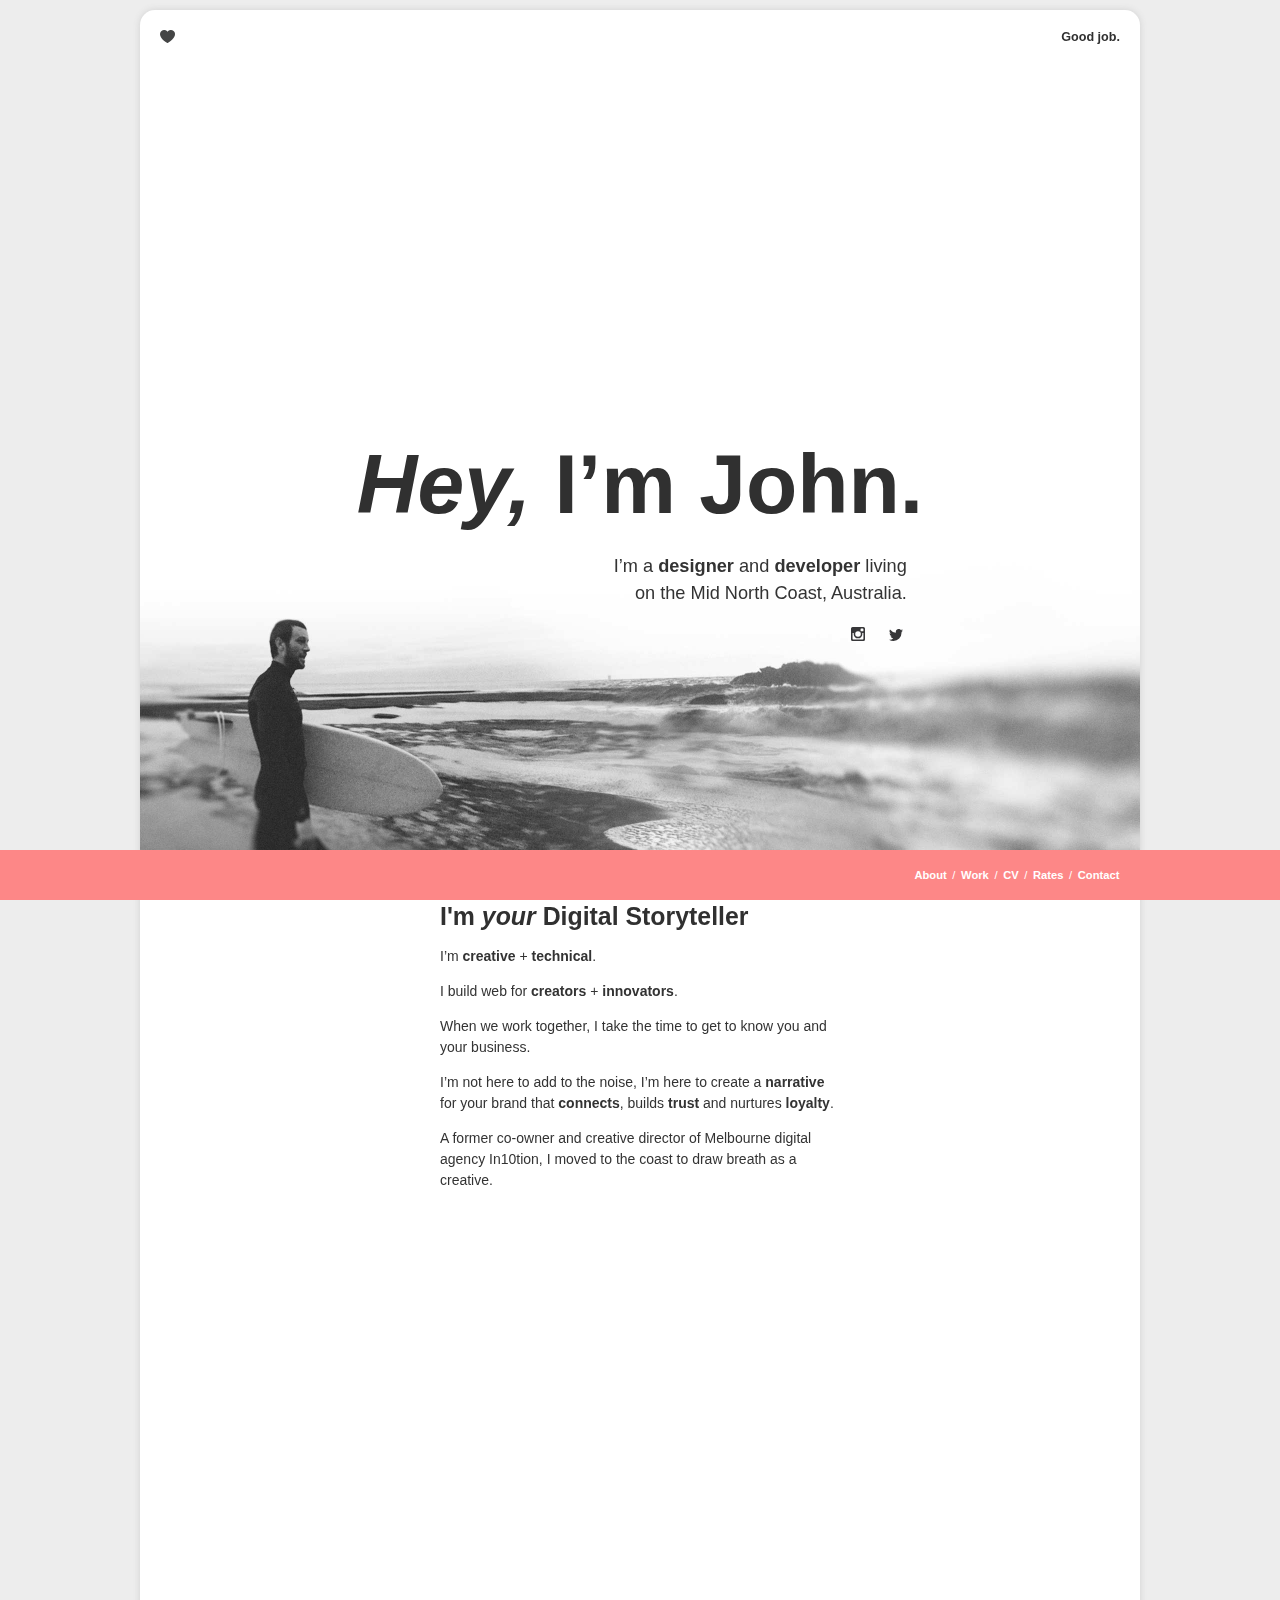
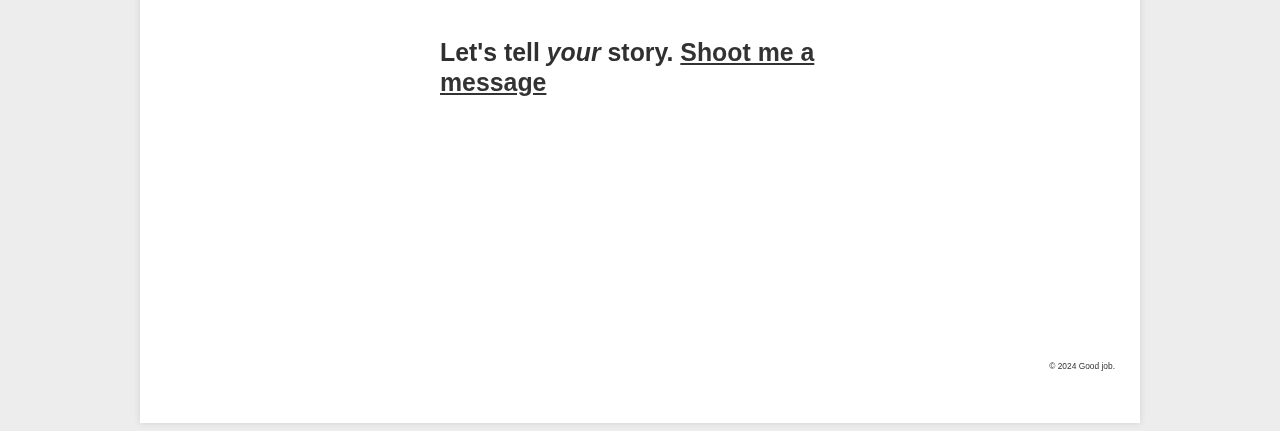
==== commit 6cd73e5e: "Updated/Added simply-static-1-1731839584" ====
--- a/index.html
+++ b/index.html
@@ -1,6 +1,208 @@
-<!DOCTYPE html><!--[if lt IE 7]><html lang="en" class="no-js lt-ie9 lt-ie8 lt-ie7"><![endif]--><!--[if (IE 7)&!(IEMobile)]><html lang="en" class="no-js lt-ie9 lt-ie8"><![endif]--><!--[if (IE 8)&!(IEMobile)]><html lang="en" class="no-js lt-ie9"><![endif]--><!--[if gt IE 8]><!--><html class=no-js itemscope itemtype=https://schema.org/Website lang=en> <!--<![endif]--> <head><meta charset=UTF-8><meta content="ie=edge" http-equiv=x-ua-compatible><meta content="width=device-width, initial-scale=1, shrink-to-fit=no" name=viewport><link href=/wp-content/themes/goodjob/favicon.png rel=icon> <!--[if IE]>
+<!DOCTYPE html>
+<!--[if lt IE 7]><html lang="en" class="no-js lt-ie9 lt-ie8 lt-ie7"><![endif]--><!--[if (IE 7)&!(IEMobile)]><html lang="en" class="no-js lt-ie9 lt-ie8"><![endif]--><!--[if (IE 8)&!(IEMobile)]><html lang="en" class="no-js lt-ie9"><![endif]--><!--[if gt IE 8]><!--><html itemscope="itemscope" itemtype="https://schema.org/Website" lang="en" class="no-js">
+<!--<![endif]-->
+
+	<head>
+
+        
+                <meta charset="UTF-8">
+        <meta http-equiv="x-ua-compatible" content="ie=edge">
+        <meta name="viewport" content="width=device-width, initial-scale=1, shrink-to-fit=no">
+
+                <link rel="icon" href="/wp-content/themes/goodjob/favicon.png">
+        
+        <!--[if IE]>
             <link rel="shortcut icon" href="/wp-content/themes/goodjob/favicon.ico">
-        <![endif]--> <link href=/wp-content/themes/goodjob/library/images/apple-touch-icon.png rel=apple-touch-icon><link color=#0088cc href=/wp-content/themes/goodjob/library/images/icon.svg rel=mask-icon><title>Good job.</title><meta content=max-image-preview:large name=robots><link href=/wp-includes/css/dist/block-library/style.min.css rel=stylesheet><style>.wp-block-audio :where(figcaption){color:#555;font-size:13px;text-align:center}.is-dark-theme .wp-block-audio :where(figcaption){color:#fffa6}.wp-block-audio{margin:0 0 1em}.wp-block-code{border:1px solid #ccc;border-radius:4px;font-family:Menlo,Consolas,monaco,monospace;padding:.8em 1em}.wp-block-embed :where(figcaption){color:#555;font-size:13px;text-align:center}.is-dark-theme .wp-block-embed :where(figcaption){color:#fffa6}.wp-block-embed{margin:0 0 1em}.blocks-gallery-caption{color:#555;font-size:13px;text-align:center}.is-dark-theme .blocks-gallery-caption{color:#fffa6}:root :where(.wp-block-image figcaption){color:#555;font-size:13px;text-align:center}.is-dark-theme :root :where(.wp-block-image figcaption){color:#fffa6}.wp-block-image{margin:0 0 1em}.wp-block-pullquote{border-bottom:4px solid;border-top:4px solid;color:currentColor;margin-bottom:1.75em}.wp-block-pullquote cite,.wp-block-pullquote footer,.wp-block-pullquote__citation{color:currentColor;font-size:.8125em;font-style:normal;text-transform:uppercase}.wp-block-quote{border-left:.25em solid;margin:0 0 1.75em;padding-left:1em}.wp-block-quote cite,.wp-block-quote footer{color:currentColor;font-size:.8125em;font-style:normal;position:relative}.wp-block-quote.has-text-align-right{border-left:none;border-right:.25em solid;padding-left:0;padding-right:1em}.wp-block-quote.has-text-align-center{border:0;padding-left:0}.wp-block-quote.is-large,.wp-block-quote.is-style-large,.wp-block-quote.is-style-plain{border:0}.wp-block-search .wp-block-search__label{font-weight:700}.wp-block-search__button{border:1px solid #ccc;padding:.375em .625em}:where(.wp-block-group.has-background){padding:1.25em 2.375em}.wp-block-separator.has-css-opacity{opacity:.4}.wp-block-separator{border:0;border-bottom:2px solid;margin-left:auto;margin-right:auto}.wp-block-separator.has-alpha-channel-opacity{opacity:1}.wp-block-separator:not(.is-style-wide):not(.is-style-dots){width:100px}.wp-block-separator.has-background:not(.is-style-dots){border-bottom:none;height:1px}.wp-block-separator.has-background:not(.is-style-wide):not(.is-style-dots){height:2px}.wp-block-table{margin:0 0 1em}.wp-block-table td,.wp-block-table th{word-break:normal}.wp-block-table :where(figcaption){color:#555;font-size:13px;text-align:center}.is-dark-theme .wp-block-table :where(figcaption){color:#fffa6}.wp-block-video :where(figcaption){color:#555;font-size:13px;text-align:center}.is-dark-theme .wp-block-video :where(figcaption){color:#fffa6}.wp-block-video{margin:0 0 1em}:root :where(.wp-block-template-part.has-background){margin-bottom:0;margin-top:0;padding:1.25em 2.375em}</style><link href=/wp-content/themes/goodjob/library/css/gutenberg.css rel=stylesheet><style>/*! This file is auto-generated */
-.wp-block-button__link{color:#fff;background-color:#32373c;border-radius:9999px;box-shadow:none;text-decoration:none;padding:calc(.667em+2px) calc(1.333em+2px);font-size:1.125em}.wp-block-file__button{background:#32373c;color:#fff;text-decoration:none}</style><style>:root{--wp--preset--aspect-ratio--square:1;--wp--preset--aspect-ratio--4-3:4/3;--wp--preset--aspect-ratio--3-4:3/4;--wp--preset--aspect-ratio--3-2:3/2;--wp--preset--aspect-ratio--2-3:2/3;--wp--preset--aspect-ratio--16-9:16/9;--wp--preset--aspect-ratio--9-16:9/16;--wp--preset--color--black:#000;--wp--preset--color--cyan-bluish-gray:#abb8c3;--wp--preset--color--white:#fff;--wp--preset--color--pale-pink:#f78da7;--wp--preset--color--vivid-red:#cf2e2e;--wp--preset--color--luminous-vivid-orange:#ff6900;--wp--preset--color--luminous-vivid-amber:#fcb900;--wp--preset--color--light-green-cyan:#7bdcb5;--wp--preset--color--vivid-green-cyan:#00d084;--wp--preset--color--pale-cyan-blue:#8ed1fc;--wp--preset--color--vivid-cyan-blue:#0693e3;--wp--preset--color--vivid-purple:#9b51e0;--wp--preset--gradient--vivid-cyan-blue-to-vivid-purple:linear-gradient(135deg,rgba(6,147,227,1) 0,rgb(155,81,224) 100%);--wp--preset--gradient--light-green-cyan-to-vivid-green-cyan:linear-gradient(135deg,rgb(122,220,180) 0,rgb(0,208,130) 100%);--wp--preset--gradient--luminous-vivid-amber-to-luminous-vivid-orange:linear-gradient(135deg,rgba(252,185,0,1) 0,rgba(255,105,0,1) 100%);--wp--preset--gradient--luminous-vivid-orange-to-vivid-red:linear-gradient(135deg,rgba(255,105,0,1) 0,rgb(207,46,46) 100%);--wp--preset--gradient--very-light-gray-to-cyan-bluish-gray:linear-gradient(135deg,rgb(238,238,238) 0,rgb(169,184,195) 100%);--wp--preset--gradient--cool-to-warm-spectrum:linear-gradient(135deg,rgb(74,234,220) 0,rgb(151,120,209) 20%,rgb(207,42,186) 40%,rgb(238,44,130) 60%,rgb(251,105,98) 80%,rgb(254,248,76) 100%);--wp--preset--gradient--blush-light-purple:linear-gradient(135deg,rgb(255,206,236) 0,rgb(152,150,240) 100%);--wp--preset--gradient--blush-bordeaux:linear-gradient(135deg,rgb(254,205,165) 0,rgb(254,45,45) 50%,rgb(107,0,62) 100%);--wp--preset--gradient--luminous-dusk:linear-gradient(135deg,rgb(255,203,112) 0,rgb(199,81,192) 50%,rgb(65,88,208) 100%);--wp--preset--gradient--pale-ocean:linear-gradient(135deg,rgb(255,245,203) 0,rgb(182,227,212) 50%,rgb(51,167,181) 100%);--wp--preset--gradient--electric-grass:linear-gradient(135deg,rgb(202,248,128) 0,rgb(113,206,126) 100%);--wp--preset--gradient--midnight:linear-gradient(135deg,rgb(2,3,129) 0,rgb(40,116,252) 100%);--wp--preset--font-size--small:13px;--wp--preset--font-size--medium:20px;--wp--preset--font-size--large:36px;--wp--preset--font-size--x-large:42px;--wp--preset--spacing--20:.44rem;--wp--preset--spacing--30:.67rem;--wp--preset--spacing--40:1rem;--wp--preset--spacing--50:1.5rem;--wp--preset--spacing--60:2.25rem;--wp--preset--spacing--70:3.38rem;--wp--preset--spacing--80:5.06rem;--wp--preset--shadow--natural:6px 6px 9px rgba(0,0,0,.2);--wp--preset--shadow--deep:12px 12px 50px rgba(0,0,0,.4);--wp--preset--shadow--sharp:6px 6px 0 rgba(0,0,0,.2);--wp--preset--shadow--outlined:6px 6px 0 -3px rgba(255,255,255,1),6px 6px rgba(0,0,0,1);--wp--preset--shadow--crisp:6px 6px 0 rgba(0,0,0,1)}:where(.is-layout-flex){gap:.5em}:where(.is-layout-grid){gap:.5em}body .is-layout-flex{display:flex}.is-layout-flex{flex-wrap:wrap;align-items:center}.is-layout-flex>:is(*,div){margin:0}body .is-layout-grid{display:grid}.is-layout-grid>:is(*,div){margin:0}:where(.wp-block-columns.is-layout-flex){gap:2em}:where(.wp-block-columns.is-layout-grid){gap:2em}:where(.wp-block-post-template.is-layout-flex){gap:1.25em}:where(.wp-block-post-template.is-layout-grid){gap:1.25em}.has-black-color{color:var(--wp--preset--color--black)!important}.has-cyan-bluish-gray-color{color:var(--wp--preset--color--cyan-bluish-gray)!important}.has-white-color{color:var(--wp--preset--color--white)!important}.has-pale-pink-color{color:var(--wp--preset--color--pale-pink)!important}.has-vivid-red-color{color:var(--wp--preset--color--vivid-red)!important}.has-luminous-vivid-orange-color{color:var(--wp--preset--color--luminous-vivid-orange)!important}.has-luminous-vivid-amber-color{color:var(--wp--preset--color--luminous-vivid-amber)!important}.has-light-green-cyan-color{color:var(--wp--preset--color--light-green-cyan)!important}.has-vivid-green-cyan-color{color:var(--wp--preset--color--vivid-green-cyan)!important}.has-pale-cyan-blue-color{color:var(--wp--preset--color--pale-cyan-blue)!important}.has-vivid-cyan-blue-color{color:var(--wp--preset--color--vivid-cyan-blue)!important}.has-vivid-purple-color{color:var(--wp--preset--color--vivid-purple)!important}.has-black-background-color{background-color:var(--wp--preset--color--black)!important}.has-cyan-bluish-gray-background-color{background-color:var(--wp--preset--color--cyan-bluish-gray)!important}.has-white-background-color{background-color:var(--wp--preset--color--white)!important}.has-pale-pink-background-color{background-color:var(--wp--preset--color--pale-pink)!important}.has-vivid-red-background-color{background-color:var(--wp--preset--color--vivid-red)!important}.has-luminous-vivid-orange-background-color{background-color:var(--wp--preset--color--luminous-vivid-orange)!important}.has-luminous-vivid-amber-background-color{background-color:var(--wp--preset--color--luminous-vivid-amber)!important}.has-light-green-cyan-background-color{background-color:var(--wp--preset--color--light-green-cyan)!important}.has-vivid-green-cyan-background-color{background-color:var(--wp--preset--color--vivid-green-cyan)!important}.has-pale-cyan-blue-background-color{background-color:var(--wp--preset--color--pale-cyan-blue)!important}.has-vivid-cyan-blue-background-color{background-color:var(--wp--preset--color--vivid-cyan-blue)!important}.has-vivid-purple-background-color{background-color:var(--wp--preset--color--vivid-purple)!important}.has-black-border-color{border-color:var(--wp--preset--color--black)!important}.has-cyan-bluish-gray-border-color{border-color:var(--wp--preset--color--cyan-bluish-gray)!important}.has-white-border-color{border-color:var(--wp--preset--color--white)!important}.has-pale-pink-border-color{border-color:var(--wp--preset--color--pale-pink)!important}.has-vivid-red-border-color{border-color:var(--wp--preset--color--vivid-red)!important}.has-luminous-vivid-orange-border-color{border-color:var(--wp--preset--color--luminous-vivid-orange)!important}.has-luminous-vivid-amber-border-color{border-color:var(--wp--preset--color--luminous-vivid-amber)!important}.has-light-green-cyan-border-color{border-color:var(--wp--preset--color--light-green-cyan)!important}.has-vivid-green-cyan-border-color{border-color:var(--wp--preset--color--vivid-green-cyan)!important}.has-pale-cyan-blue-border-color{border-color:var(--wp--preset--color--pale-cyan-blue)!important}.has-vivid-cyan-blue-border-color{border-color:var(--wp--preset--color--vivid-cyan-blue)!important}.has-vivid-purple-border-color{border-color:var(--wp--preset--color--vivid-purple)!important}.has-vivid-cyan-blue-to-vivid-purple-gradient-background{background:var(--wp--preset--gradient--vivid-cyan-blue-to-vivid-purple)!important}.has-light-green-cyan-to-vivid-green-cyan-gradient-background{background:var(--wp--preset--gradient--light-green-cyan-to-vivid-green-cyan)!important}.has-luminous-vivid-amber-to-luminous-vivid-orange-gradient-background{background:var(--wp--preset--gradient--luminous-vivid-amber-to-luminous-vivid-orange)!important}.has-luminous-vivid-orange-to-vivid-red-gradient-background{background:var(--wp--preset--gradient--luminous-vivid-orange-to-vivid-red)!important}.has-very-light-gray-to-cyan-bluish-gray-gradient-background{background:var(--wp--preset--gradient--very-light-gray-to-cyan-bluish-gray)!important}.has-cool-to-warm-spectrum-gradient-background{background:var(--wp--preset--gradient--cool-to-warm-spectrum)!important}.has-blush-light-purple-gradient-background{background:var(--wp--preset--gradient--blush-light-purple)!important}.has-blush-bordeaux-gradient-background{background:var(--wp--preset--gradient--blush-bordeaux)!important}.has-luminous-dusk-gradient-background{background:var(--wp--preset--gradient--luminous-dusk)!important}.has-pale-ocean-gradient-background{background:var(--wp--preset--gradient--pale-ocean)!important}.has-electric-grass-gradient-background{background:var(--wp--preset--gradient--electric-grass)!important}.has-midnight-gradient-background{background:var(--wp--preset--gradient--midnight)!important}.has-small-font-size{font-size:var(--wp--preset--font-size--small)!important}.has-medium-font-size{font-size:var(--wp--preset--font-size--medium)!important}.has-large-font-size{font-size:var(--wp--preset--font-size--large)!important}.has-x-large-font-size{font-size:var(--wp--preset--font-size--x-large)!important}:where(.wp-block-post-template.is-layout-flex){gap:1.25em}:where(.wp-block-post-template.is-layout-grid){gap:1.25em}:where(.wp-block-columns.is-layout-flex){gap:2em}:where(.wp-block-columns.is-layout-grid){gap:2em}:root :where(.wp-block-pullquote){font-size:1.5em;line-height:1.6}</style><link href=/wp-content/plugins/contact-form-7/includes/css/styles.css rel=stylesheet><link href=/wp-content/themes/goodjob/library/css/style.css rel=stylesheet> <!--[if lt IE 9]>
-<link rel='stylesheet'  href='/wp-content/themes/goodjob/library/css/ie.css' type='text/css' media='all' />
-<![endif]--> <script src=/wp-includes/js/jquery/jquery.min.js></script><link href=/ rel=canonical><link href=/ rel=shortlink><meta content=/wp-content/uploads/simply-static/configs/ name=ssp-config-path><link href=/wp-content/uploads/2019/03/cropped-logo-heart-32x32.png rel=icon sizes=32x32><link href=/wp-content/uploads/2019/03/cropped-logo-heart-192x192.png rel=icon sizes=192x192><link href=/wp-content/uploads/2019/03/cropped-logo-heart-180x180.png rel=apple-touch-icon><meta content=/wp-content/uploads/2019/03/cropped-logo-heart-270x270.png name=msapplication-TileImage> <body class="__trashed home page page-__trashed page-home-php page-id-14 page-template page-template-page-home page-template-page-home-php wp-custom-logo" itemscope itemtype=https://schema.org/WebPage><header class=header id=header itemscope itemtype=https://schema.org/WPHeader role=banner><div class=preload id=bloginfo itemscope itemtype=https://schema.org/Organization><div id=logo itemprop=logo><a href=/ itemprop=url rel=nofollow title="Good job."></a><a aria-current=page class=custom-logo-link href=/ rel=home><img alt="Good job." class=custom-logo decoding=async height=90 src=/wp-content/uploads/2021/10/cropped-logo-heart-90px.png width=90></a> </div> <div class=site-title id=site-title itemprop=name><a href=/ itemprop=url rel=nofollow title="Good job."> Good job. </a> </div></div> <nav aria-label="Primary Menu " class=nav-container itemscope itemtype=https://schema.org/SiteNavigationElement role=navigation><h2 class=screen-reader-text>Primary Menu</h2> <ul class=nav id=menu-menu-1><li class="current-menu-item menu-item menu-item-52 menu-item-home menu-item-object-custom menu-item-type-custom" id=menu-item-52><a href=/#about>About</a> <li class="menu-item menu-item-405 menu-item-object-page menu-item-type-post_type" id=menu-item-405><a href=/work/>Work</a> <li class="menu-item menu-item-461 menu-item-object-page menu-item-type-post_type" id=menu-item-461><a href=/cv/>CV</a> <li class="menu-item menu-item-368 menu-item-object-page menu-item-type-post_type" id=menu-item-368><a href=/rate-card/>Rates</a> <li class="menu-item menu-item-366 menu-item-object-page menu-item-type-post_type" id=menu-item-366><a href=/contact/>Contact</a></ul></nav></header> <main class="main wrap" id=main itemprop=mainContentOfPage itemscope itemtype=https://schema.org/Blog role=main><article class="hentry page post-14 status-publish type-page" id=post-14 itemscope itemtype=https://schema.org/BlogPosting role=article><header class="article-header preload"><div class=sticky><h1 class=page-title itemprop=headline><em>Hey,</em> I’m John.</h1> <p>I’m a <strong>designer</strong> and <strong>developer</strong> living on the Mid North Coast, Australia. <div class=social><a href=https://instagram.com/_goodjobjohn/ rel=noopener target=_blank><img alt="" class="alignnone size-full wp-image-36" height=22 role=img src=/wp-content/themes/goodjob/library/images/instagram.svg width=22> </a> <a href=https://twitter.com/_goodjobjohn rel=noopener target=_blank><img alt="" class="alignnone size-full wp-image-35" height=19 role=img src=/wp-content/themes/goodjob/library/images/twitter.svg width=24> </a></div></div> </header> <section class=entry-content itemprop=articleBody><div class=content-title><span class=anchor id=about></span> <h3>I'm <em>your</em> Digital Storyteller</h3> <p>I’m <strong>creative</strong> + <strong>technical</strong>. <p>I build web for <strong>creators </strong>+<strong> innovators</strong>. <p>When we work together, I take the time to get to know you and your business. <p>I’m not here to add to the noise, I’m here to create a <strong>narrative</strong> for your brand that <strong>connects</strong>, builds <strong>trust</strong> and nurtures <strong>loyalty</strong>. <p>A former co-owner and creative director of Melbourne digital agency In10tion, I moved to the coast to draw breath as a creative.</div> <div aria-hidden=true class=wp-block-spacer style=height:200px></div> <div class=animated-logos style=display:none;><h3>Motion <em>inspires</em> emotion</h3> <p>I’m offering a promo rate of $250 for custom animated logos. Give me 5 seconds - and I’ll bring your brand to life. <a href=/brand-motion/>Click here</a> to find out more about adding the finishing flowing touch to your narrative.</div> <div aria-hidden=true class=wp-block-spacer style=height:200px></div> <div class=contact id=contact><span class=anchor id=talktome></span> <h3>Let's tell <em>your</em> story. <a href=mailto:john+goodjob@basham.com.au>Shoot me a message</a> </h3></div></section> <footer class="article-footer preload"><div class=background-image data-responsive-background-image=""><div class=image-container><img alt="" class="bg-swap wp-post-image" decoding=async fetchpriority=high height=600 sizes="(max-width: 2000px) 100vw, 2000px" src=/wp-content/uploads/2019/05/goodjob-bg.jpg srcset="/wp-content/uploads/2019/05/goodjob-bg.jpg 2000w, /wp-content/uploads/2019/05/goodjob-bg-300x90.jpg 300w, /wp-content/uploads/2019/05/goodjob-bg-768x230.jpg 768w, /wp-content/uploads/2019/05/goodjob-bg-1024x307.jpg 1024w" width=2000></div> </div> </footer></article> </main> <footer class=footer id=footer itemscope itemtype=https://schema.org/WPFooter role=contentinfo><div class=wrap id=inner-footer><p class="copyright source-org">&copy; 2024 Good job. </div> </footer> <span class=ssp-id style=display:none>14</span> <script src=/wp-includes/js/dist/hooks.min.js></script> <script src=/wp-includes/js/dist/i18n.min.js></script> <script>wp.i18n.setLocaleData({'text directionltr':['ltr']});</script> <script src=/wp-content/plugins/contact-form-7/includes/swv/js/index.js></script> <script>var wpcf7={"api":{"root":"\/wp-json\/","namespace":"contact-form-7\/v1"},"cached":1};</script> <script src=/wp-content/plugins/contact-form-7/includes/js/index.js></script> <script src=/wp-content/themes/goodjob/library/js/scripts.js></script>+        <![endif]-->
+
+        
+        <link rel="apple-touch-icon" href="/wp-content/themes/goodjob/library/images/apple-touch-icon.png">
+
+        
+        <link rel="mask-icon" href="/wp-content/themes/goodjob/library/images/icon.svg" color="#0088cc">
+
+                
+                
+        
+                <title>Good job.</title>
+<meta name="robots" content="max-image-preview:large">
+<link rel="stylesheet" id="wp-block-library-css" href="/wp-includes/css/dist/block-library/style.min.css" type="text/css" media="all">
+<style id="wp-block-library-theme-inline-css" type="text/css">.wp-block-audio :where(figcaption){color:#555;font-size:13px;text-align:center}.is-dark-theme .wp-block-audio :where(figcaption){color:#ffffffa6}.wp-block-audio{margin:0 0 1em}.wp-block-code{border:1px solid #ccc;border-radius:4px;font-family:Menlo,Consolas,monaco,monospace;padding:.8em 1em}.wp-block-embed :where(figcaption){color:#555;font-size:13px;text-align:center}.is-dark-theme .wp-block-embed :where(figcaption){color:#ffffffa6}.wp-block-embed{margin:0 0 1em}.blocks-gallery-caption{color:#555;font-size:13px;text-align:center}.is-dark-theme .blocks-gallery-caption{color:#ffffffa6}:root :where(.wp-block-image figcaption){color:#555;font-size:13px;text-align:center}.is-dark-theme :root :where(.wp-block-image figcaption){color:#ffffffa6}.wp-block-image{margin:0 0 1em}.wp-block-pullquote{border-bottom:4px solid;border-top:4px solid;color:currentColor;margin-bottom:1.75em}.wp-block-pullquote cite,.wp-block-pullquote footer,.wp-block-pullquote__citation{color:currentColor;font-size:.8125em;font-style:normal;text-transform:uppercase}.wp-block-quote{border-left:.25em solid;margin:0 0 1.75em;padding-left:1em}.wp-block-quote cite,.wp-block-quote footer{color:currentColor;font-size:.8125em;font-style:normal;position:relative}.wp-block-quote.has-text-align-right{border-left:none;border-right:.25em solid;padding-left:0;padding-right:1em}.wp-block-quote.has-text-align-center{border:none;padding-left:0}.wp-block-quote.is-large,.wp-block-quote.is-style-large,.wp-block-quote.is-style-plain{border:none}.wp-block-search .wp-block-search__label{font-weight:700}.wp-block-search__button{border:1px solid #ccc;padding:.375em .625em}:where(.wp-block-group.has-background){padding:1.25em 2.375em}.wp-block-separator.has-css-opacity{opacity:.4}.wp-block-separator{border:none;border-bottom:2px solid;margin-left:auto;margin-right:auto}.wp-block-separator.has-alpha-channel-opacity{opacity:1}.wp-block-separator:not(.is-style-wide):not(.is-style-dots){width:100px}.wp-block-separator.has-background:not(.is-style-dots){border-bottom:none;height:1px}.wp-block-separator.has-background:not(.is-style-wide):not(.is-style-dots){height:2px}.wp-block-table{margin:0 0 1em}.wp-block-table td,.wp-block-table th{word-break:normal}.wp-block-table :where(figcaption){color:#555;font-size:13px;text-align:center}.is-dark-theme .wp-block-table :where(figcaption){color:#ffffffa6}.wp-block-video :where(figcaption){color:#555;font-size:13px;text-align:center}.is-dark-theme .wp-block-video :where(figcaption){color:#ffffffa6}.wp-block-video{margin:0 0 1em}:root :where(.wp-block-template-part.has-background){margin-bottom:0;margin-top:0;padding:1.25em 2.375em}</style>
+<link rel="stylesheet" id="plate-gutenberg-styles-css" href="/wp-content/themes/goodjob/library/css/gutenberg.css" type="text/css" media="all">
+<style id="classic-theme-styles-inline-css" type="text/css">/*! This file is auto-generated */
+.wp-block-button__link{color:#fff;background-color:#32373c;border-radius:9999px;box-shadow:none;text-decoration:none;padding:calc(.667em + 2px) calc(1.333em + 2px);font-size:1.125em}.wp-block-file__button{background:#32373c;color:#fff;text-decoration:none}</style>
+<style id="global-styles-inline-css" type="text/css">:root{--wp--preset--aspect-ratio--square: 1;--wp--preset--aspect-ratio--4-3: 4/3;--wp--preset--aspect-ratio--3-4: 3/4;--wp--preset--aspect-ratio--3-2: 3/2;--wp--preset--aspect-ratio--2-3: 2/3;--wp--preset--aspect-ratio--16-9: 16/9;--wp--preset--aspect-ratio--9-16: 9/16;--wp--preset--color--black: #000000;--wp--preset--color--cyan-bluish-gray: #abb8c3;--wp--preset--color--white: #ffffff;--wp--preset--color--pale-pink: #f78da7;--wp--preset--color--vivid-red: #cf2e2e;--wp--preset--color--luminous-vivid-orange: #ff6900;--wp--preset--color--luminous-vivid-amber: #fcb900;--wp--preset--color--light-green-cyan: #7bdcb5;--wp--preset--color--vivid-green-cyan: #00d084;--wp--preset--color--pale-cyan-blue: #8ed1fc;--wp--preset--color--vivid-cyan-blue: #0693e3;--wp--preset--color--vivid-purple: #9b51e0;--wp--preset--gradient--vivid-cyan-blue-to-vivid-purple: linear-gradient(135deg,rgba(6,147,227,1) 0%,rgb(155,81,224) 100%);--wp--preset--gradient--light-green-cyan-to-vivid-green-cyan: linear-gradient(135deg,rgb(122,220,180) 0%,rgb(0,208,130) 100%);--wp--preset--gradient--luminous-vivid-amber-to-luminous-vivid-orange: linear-gradient(135deg,rgba(252,185,0,1) 0%,rgba(255,105,0,1) 100%);--wp--preset--gradient--luminous-vivid-orange-to-vivid-red: linear-gradient(135deg,rgba(255,105,0,1) 0%,rgb(207,46,46) 100%);--wp--preset--gradient--very-light-gray-to-cyan-bluish-gray: linear-gradient(135deg,rgb(238,238,238) 0%,rgb(169,184,195) 100%);--wp--preset--gradient--cool-to-warm-spectrum: linear-gradient(135deg,rgb(74,234,220) 0%,rgb(151,120,209) 20%,rgb(207,42,186) 40%,rgb(238,44,130) 60%,rgb(251,105,98) 80%,rgb(254,248,76) 100%);--wp--preset--gradient--blush-light-purple: linear-gradient(135deg,rgb(255,206,236) 0%,rgb(152,150,240) 100%);--wp--preset--gradient--blush-bordeaux: linear-gradient(135deg,rgb(254,205,165) 0%,rgb(254,45,45) 50%,rgb(107,0,62) 100%);--wp--preset--gradient--luminous-dusk: linear-gradient(135deg,rgb(255,203,112) 0%,rgb(199,81,192) 50%,rgb(65,88,208) 100%);--wp--preset--gradient--pale-ocean: linear-gradient(135deg,rgb(255,245,203) 0%,rgb(182,227,212) 50%,rgb(51,167,181) 100%);--wp--preset--gradient--electric-grass: linear-gradient(135deg,rgb(202,248,128) 0%,rgb(113,206,126) 100%);--wp--preset--gradient--midnight: linear-gradient(135deg,rgb(2,3,129) 0%,rgb(40,116,252) 100%);--wp--preset--font-size--small: 13px;--wp--preset--font-size--medium: 20px;--wp--preset--font-size--large: 36px;--wp--preset--font-size--x-large: 42px;--wp--preset--spacing--20: 0.44rem;--wp--preset--spacing--30: 0.67rem;--wp--preset--spacing--40: 1rem;--wp--preset--spacing--50: 1.5rem;--wp--preset--spacing--60: 2.25rem;--wp--preset--spacing--70: 3.38rem;--wp--preset--spacing--80: 5.06rem;--wp--preset--shadow--natural: 6px 6px 9px rgba(0, 0, 0, 0.2);--wp--preset--shadow--deep: 12px 12px 50px rgba(0, 0, 0, 0.4);--wp--preset--shadow--sharp: 6px 6px 0px rgba(0, 0, 0, 0.2);--wp--preset--shadow--outlined: 6px 6px 0px -3px rgba(255, 255, 255, 1), 6px 6px rgba(0, 0, 0, 1);--wp--preset--shadow--crisp: 6px 6px 0px rgba(0, 0, 0, 1);}:where(.is-layout-flex){gap: 0.5em;}:where(.is-layout-grid){gap: 0.5em;}body .is-layout-flex{display: flex;}.is-layout-flex{flex-wrap: wrap;align-items: center;}.is-layout-flex > :is(*, div){margin: 0;}body .is-layout-grid{display: grid;}.is-layout-grid > :is(*, div){margin: 0;}:where(.wp-block-columns.is-layout-flex){gap: 2em;}:where(.wp-block-columns.is-layout-grid){gap: 2em;}:where(.wp-block-post-template.is-layout-flex){gap: 1.25em;}:where(.wp-block-post-template.is-layout-grid){gap: 1.25em;}.has-black-color{color: var(--wp--preset--color--black) !important;}.has-cyan-bluish-gray-color{color: var(--wp--preset--color--cyan-bluish-gray) !important;}.has-white-color{color: var(--wp--preset--color--white) !important;}.has-pale-pink-color{color: var(--wp--preset--color--pale-pink) !important;}.has-vivid-red-color{color: var(--wp--preset--color--vivid-red) !important;}.has-luminous-vivid-orange-color{color: var(--wp--preset--color--luminous-vivid-orange) !important;}.has-luminous-vivid-amber-color{color: var(--wp--preset--color--luminous-vivid-amber) !important;}.has-light-green-cyan-color{color: var(--wp--preset--color--light-green-cyan) !important;}.has-vivid-green-cyan-color{color: var(--wp--preset--color--vivid-green-cyan) !important;}.has-pale-cyan-blue-color{color: var(--wp--preset--color--pale-cyan-blue) !important;}.has-vivid-cyan-blue-color{color: var(--wp--preset--color--vivid-cyan-blue) !important;}.has-vivid-purple-color{color: var(--wp--preset--color--vivid-purple) !important;}.has-black-background-color{background-color: var(--wp--preset--color--black) !important;}.has-cyan-bluish-gray-background-color{background-color: var(--wp--preset--color--cyan-bluish-gray) !important;}.has-white-background-color{background-color: var(--wp--preset--color--white) !important;}.has-pale-pink-background-color{background-color: var(--wp--preset--color--pale-pink) !important;}.has-vivid-red-background-color{background-color: var(--wp--preset--color--vivid-red) !important;}.has-luminous-vivid-orange-background-color{background-color: var(--wp--preset--color--luminous-vivid-orange) !important;}.has-luminous-vivid-amber-background-color{background-color: var(--wp--preset--color--luminous-vivid-amber) !important;}.has-light-green-cyan-background-color{background-color: var(--wp--preset--color--light-green-cyan) !important;}.has-vivid-green-cyan-background-color{background-color: var(--wp--preset--color--vivid-green-cyan) !important;}.has-pale-cyan-blue-background-color{background-color: var(--wp--preset--color--pale-cyan-blue) !important;}.has-vivid-cyan-blue-background-color{background-color: var(--wp--preset--color--vivid-cyan-blue) !important;}.has-vivid-purple-background-color{background-color: var(--wp--preset--color--vivid-purple) !important;}.has-black-border-color{border-color: var(--wp--preset--color--black) !important;}.has-cyan-bluish-gray-border-color{border-color: var(--wp--preset--color--cyan-bluish-gray) !important;}.has-white-border-color{border-color: var(--wp--preset--color--white) !important;}.has-pale-pink-border-color{border-color: var(--wp--preset--color--pale-pink) !important;}.has-vivid-red-border-color{border-color: var(--wp--preset--color--vivid-red) !important;}.has-luminous-vivid-orange-border-color{border-color: var(--wp--preset--color--luminous-vivid-orange) !important;}.has-luminous-vivid-amber-border-color{border-color: var(--wp--preset--color--luminous-vivid-amber) !important;}.has-light-green-cyan-border-color{border-color: var(--wp--preset--color--light-green-cyan) !important;}.has-vivid-green-cyan-border-color{border-color: var(--wp--preset--color--vivid-green-cyan) !important;}.has-pale-cyan-blue-border-color{border-color: var(--wp--preset--color--pale-cyan-blue) !important;}.has-vivid-cyan-blue-border-color{border-color: var(--wp--preset--color--vivid-cyan-blue) !important;}.has-vivid-purple-border-color{border-color: var(--wp--preset--color--vivid-purple) !important;}.has-vivid-cyan-blue-to-vivid-purple-gradient-background{background: var(--wp--preset--gradient--vivid-cyan-blue-to-vivid-purple) !important;}.has-light-green-cyan-to-vivid-green-cyan-gradient-background{background: var(--wp--preset--gradient--light-green-cyan-to-vivid-green-cyan) !important;}.has-luminous-vivid-amber-to-luminous-vivid-orange-gradient-background{background: var(--wp--preset--gradient--luminous-vivid-amber-to-luminous-vivid-orange) !important;}.has-luminous-vivid-orange-to-vivid-red-gradient-background{background: var(--wp--preset--gradient--luminous-vivid-orange-to-vivid-red) !important;}.has-very-light-gray-to-cyan-bluish-gray-gradient-background{background: var(--wp--preset--gradient--very-light-gray-to-cyan-bluish-gray) !important;}.has-cool-to-warm-spectrum-gradient-background{background: var(--wp--preset--gradient--cool-to-warm-spectrum) !important;}.has-blush-light-purple-gradient-background{background: var(--wp--preset--gradient--blush-light-purple) !important;}.has-blush-bordeaux-gradient-background{background: var(--wp--preset--gradient--blush-bordeaux) !important;}.has-luminous-dusk-gradient-background{background: var(--wp--preset--gradient--luminous-dusk) !important;}.has-pale-ocean-gradient-background{background: var(--wp--preset--gradient--pale-ocean) !important;}.has-electric-grass-gradient-background{background: var(--wp--preset--gradient--electric-grass) !important;}.has-midnight-gradient-background{background: var(--wp--preset--gradient--midnight) !important;}.has-small-font-size{font-size: var(--wp--preset--font-size--small) !important;}.has-medium-font-size{font-size: var(--wp--preset--font-size--medium) !important;}.has-large-font-size{font-size: var(--wp--preset--font-size--large) !important;}.has-x-large-font-size{font-size: var(--wp--preset--font-size--x-large) !important;}
+:where(.wp-block-post-template.is-layout-flex){gap: 1.25em;}:where(.wp-block-post-template.is-layout-grid){gap: 1.25em;}
+:where(.wp-block-columns.is-layout-flex){gap: 2em;}:where(.wp-block-columns.is-layout-grid){gap: 2em;}
+:root :where(.wp-block-pullquote){font-size: 1.5em;line-height: 1.6;}</style>
+<link rel="stylesheet" id="contact-form-7-css" href="/wp-content/plugins/contact-form-7/includes/css/styles.css" type="text/css" media="all">
+<link rel="stylesheet" id="plate-stylesheet-css" href="/wp-content/themes/goodjob/library/css/style.css" type="text/css" media="all">
+<!--[if lt IE 9]>
+<link rel='stylesheet' id='plate-ie-only-css' href='/wp-content/themes/goodjob/library/css/ie.css' type='text/css' media='all' />
+<![endif]-->
+<script type="text/javascript" src="/wp-includes/js/jquery/jquery.min.js" id="jquery-core-js"></script>
+<link rel="https://api.w.org/" href="/wp-json/">
+<link rel="alternate" title="JSON" type="application/json" href="/wp-json/wp/v2/pages/14">
+<link rel="canonical" href="/">
+<link rel="shortlink" href="/">
+<link rel="alternate" title="oEmbed (JSON)" type="application/json+oembed" href="/wp-json/oembed/1.0/embed?url=https%3A%2F%2F%2F">
+<link rel="alternate" title="oEmbed (XML)" type="text/xml+oembed" href="/wp-json/oembed/1.0/embed?url=https%3A%2F%2F%2F#038;format=xml">
+			                <meta name="ssp-config-path" content="/wp-content/uploads/simply-static/configs/">
+			
+						<link rel="icon" href="/wp-content/uploads/2019/03/cropped-logo-heart-32x32.png" sizes="32x32">
+<link rel="icon" href="/wp-content/uploads/2019/03/cropped-logo-heart-192x192.png" sizes="192x192">
+<link rel="apple-touch-icon" href="/wp-content/uploads/2019/03/cropped-logo-heart-180x180.png">
+<meta name="msapplication-TileImage" content="/wp-content/uploads/2019/03/cropped-logo-heart-270x270.png">
+        
+    </head>
+
+	<body class="home page-template page-template-page-home page-template-page-home-php page page-id-14 wp-custom-logo page-home-php __trashed page-__trashed" itemscope itemtype="https://schema.org/WebPage">
+
+        <header class="header" id="header" role="banner" itemscope itemtype="https://schema.org/WPHeader">
+
+                        <div id="bloginfo" class="preload" itemscope itemtype="https://schema.org/Organization">
+
+                                
+                    <div id="logo" itemprop="logo">
+                        <a href="/" rel="nofollow" itemprop="url" title="Good job."></a><a href="/" class="custom-logo-link" rel="home" aria-current="page"><img width="90" height="90" src="/wp-content/uploads/2021/10/cropped-logo-heart-90px.png" class="custom-logo" alt="Good job." decoding="async"></a>
+                    </div>
+
+                    <div id="site-title" class="site-title" itemprop="name">
+                        <a href="/" rel="nofollow" itemprop="url" title="Good job.">
+                            Good job.                        </a>
+                    </div>
+                    
+                                
+            </div>
+            
+            <nav class="nav-container" role="navigation" itemscope itemtype="https://schema.org/SiteNavigationElement" aria-label="Primary Menu ">
+
+                                        <h2 class="screen-reader-text">Primary Menu</h2>
+
+                    
+                    <ul id="menu-menu-1" class="nav">
+<li id="menu-item-52" class="menu-item menu-item-type-custom menu-item-object-custom current-menu-item menu-item-home menu-item-52"><a href="/#about">About</a></li>
+<li id="menu-item-405" class="menu-item menu-item-type-post_type menu-item-object-page menu-item-405"><a href="/work/">Work</a></li>
+<li id="menu-item-461" class="menu-item menu-item-type-post_type menu-item-object-page menu-item-461"><a href="/cv/">CV</a></li>
+<li id="menu-item-368" class="menu-item menu-item-type-post_type menu-item-object-page menu-item-368"><a href="/rate-card/">Rates</a></li>
+<li id="menu-item-366" class="menu-item menu-item-type-post_type menu-item-object-page menu-item-366"><a href="/contact/">Contact</a></li>
+</ul>
+            </nav>
+            
+        </header>
+	
+	<main id="main" class="main wrap" role="main" itemscope itemprop="mainContentOfPage" itemtype="https://schema.org/Blog">
+
+		
+		<article id="post-14" class="post-14 page type-page status-publish hentry" role="article" itemscope="" itemtype="https://schema.org/BlogPosting">
+
+			<header class="article-header  preload">	
+				<div class="sticky">
+					<h1 class="page-title" itemprop="headline">
+<em>Hey,</em> I’m John.</h1>
+					<p>I’m a <strong>designer</strong> and <strong>developer</strong> living on the Mid North Coast, Australia.</p>
+					
+					<div class="social">						
+						<a href="https://instagram.com/_goodjobjohn/" target="_blank" rel="noopener">
+							<img class="alignnone wp-image-36 size-full" role="img" src="/wp-content/themes/goodjob/library/images/instagram.svg" alt="" width="22" height="22">
+						</a>
+						<a href="https://twitter.com/_goodjobjohn" target="_blank" rel="noopener">
+							<img class="alignnone wp-image-35 size-full" role="img" src="/wp-content/themes/goodjob/library/images/twitter.svg" alt="" width="24" height="19">
+						</a>
+					</div>
+				</div>
+
+			</header> 
+
+			<section class="entry-content" itemprop="articleBody">			
+
+				<div class="content-title">					
+					<span class="anchor" id="about"></span>
+					<h3>I'm <em>your</em> Digital Storyteller</h3>					
+					
+					<p>I’m <strong>creative</strong> + <strong>technical</strong>.</p>
+					
+					<p>I build web for <strong>creators </strong>+<strong> innovators</strong>.</p>
+
+					<p>When we work together, I take the time to get to know you and your business.</p>
+					
+					<p>I’m not here to add to the noise, I’m here to create a <strong>narrative</strong> for your brand that <strong>connects</strong>, builds <strong>trust</strong> and nurtures <strong>loyalty</strong>.</p>				
+
+					<p>A former co-owner and creative director of Melbourne digital agency In10tion, I moved to the coast to draw breath as a creative.</p>
+				</div>
+
+				<div style="height:200px" aria-hidden="true" class="wp-block-spacer"></div>
+				
+				<div class="animated-logos" style="display:none;">
+					
+						<h3>Motion <em>inspires</em> emotion</h3>
+						<p>I’m offering a promo rate of $250 for custom animated logos. Give me 5 seconds - and I’ll bring your brand to life. <a href="/brand-motion/">Click here</a> to find out more about adding the finishing flowing touch to your narrative.</p>
+					
+				</div>
+				
+				
+				
+				
+
+				<div style="height:200px" aria-hidden="true" class="wp-block-spacer"></div>
+
+				<div id="contact" class="contact">
+					<span class="anchor" id="talktome"></span>
+					<h3>Let's tell <em>your</em> story. <a href="mailto:john+goodjob@basham.com.au">Shoot me a message</a>
+</h3>			
+				</div>
+		
+			</section> 
+
+			<footer class="article-footer preload">
+				<div class="background-image" data-responsive-background-image>
+					<div class="image-container"><img width="2000" height="600" src="/wp-content/uploads/2019/05/goodjob-bg.jpg" class="bg-swap wp-post-image" alt="" decoding="async" fetchpriority="high" srcset="/wp-content/uploads/2019/05/goodjob-bg.jpg 2000w, /wp-content/uploads/2019/05/goodjob-bg-300x90.jpg 300w, /wp-content/uploads/2019/05/goodjob-bg-768x230.jpg 768w, /wp-content/uploads/2019/05/goodjob-bg-1024x307.jpg 1024w" sizes="(max-width: 2000px) 100vw, 2000px"></div>
+				</div>
+			</footer>
+
+		</article>
+
+		
+			
+		
+	</main>
+
+			<footer id="footer" class="footer" role="contentinfo" itemscope itemtype="https://schema.org/WPFooter">
+
+				<div id="inner-footer" class="wrap">
+
+					
+					<p class="source-org copyright">&copy; 2024 Good job.</p>
+
+				</div>
+
+			</footer>
+
+
+				        <span class="ssp-id" style="display:none">14</span>
+		<script type="text/javascript" src="/wp-includes/js/dist/hooks.min.js" id="wp-hooks-js"></script>
+<script type="text/javascript" src="/wp-includes/js/dist/i18n.min.js" id="wp-i18n-js"></script>
+<script type="text/javascript" id="wp-i18n-js-after">
+/* <![CDATA[ */
+wp.i18n.setLocaleData( { 'text directionltr': [ 'ltr' ] } );
+/* ]]> */
+</script>
+<script type="text/javascript" src="/wp-content/plugins/contact-form-7/includes/swv/js/index.js" id="swv-js"></script>
+<script type="text/javascript" id="contact-form-7-js-before">
+/* <![CDATA[ */
+var wpcf7 = {
+    "api": {
+        "root": "\/wp-json\/",
+        "namespace": "contact-form-7\/v1"
+    },
+    "cached": 1
+};
+/* ]]> */
+</script>
+<script type="text/javascript" src="/wp-content/plugins/contact-form-7/includes/js/index.js" id="contact-form-7-js"></script>
+<script type="text/javascript" src="/wp-content/themes/goodjob/library/js/scripts.js" id="plate-js-js"></script>
+
+	</body>
+
+ 
+</html>--- a/wp-includes/css/dist/block-library/style.min.css
+++ b/wp-includes/css/dist/block-library/style.min.css
@@ -0,0 +1,11 @@
+@charset "UTF-8";.wp-block-archives{box-sizing:border-box}.wp-block-archives-dropdown label{display:block}.wp-block-avatar{line-height:0}.wp-block-avatar,.wp-block-avatar img{box-sizing:border-box}.wp-block-avatar.aligncenter{text-align:center}.wp-block-audio{box-sizing:border-box}.wp-block-audio :where(figcaption){margin-bottom:1em;margin-top:.5em}.wp-block-audio audio{min-width:300px;width:100%}.wp-block-button__link{box-sizing:border-box;cursor:pointer;display:inline-block;text-align:center;word-break:break-word}.wp-block-button__link.aligncenter{text-align:center}.wp-block-button__link.alignright{text-align:right}:where(.wp-block-button__link){border-radius:9999px;box-shadow:none;padding:calc(.667em + 2px) calc(1.333em + 2px);text-decoration:none}.wp-block-button[style*=text-decoration] .wp-block-button__link{text-decoration:inherit}.wp-block-buttons>.wp-block-button.has-custom-width{max-width:none}.wp-block-buttons>.wp-block-button.has-custom-width .wp-block-button__link{width:100%}.wp-block-buttons>.wp-block-button.has-custom-font-size .wp-block-button__link{font-size:inherit}.wp-block-buttons>.wp-block-button.wp-block-button__width-25{width:calc(25% - var(--wp--style--block-gap, .5em)*.75)}.wp-block-buttons>.wp-block-button.wp-block-button__width-50{width:calc(50% - var(--wp--style--block-gap, .5em)*.5)}.wp-block-buttons>.wp-block-button.wp-block-button__width-75{width:calc(75% - var(--wp--style--block-gap, .5em)*.25)}.wp-block-buttons>.wp-block-button.wp-block-button__width-100{flex-basis:100%;width:100%}.wp-block-buttons.is-vertical>.wp-block-button.wp-block-button__width-25{width:25%}.wp-block-buttons.is-vertical>.wp-block-button.wp-block-button__width-50{width:50%}.wp-block-buttons.is-vertical>.wp-block-button.wp-block-button__width-75{width:75%}.wp-block-button.is-style-squared,.wp-block-button__link.wp-block-button.is-style-squared{border-radius:0}.wp-block-button.no-border-radius,.wp-block-button__link.no-border-radius{border-radius:0!important}:root :where(.wp-block-button .wp-block-button__link.is-style-outline),:root :where(.wp-block-button.is-style-outline>.wp-block-button__link){border:2px solid;padding:.667em 1.333em}:root :where(.wp-block-button .wp-block-button__link.is-style-outline:not(.has-text-color)),:root :where(.wp-block-button.is-style-outline>.wp-block-button__link:not(.has-text-color)){color:currentColor}:root :where(.wp-block-button .wp-block-button__link.is-style-outline:not(.has-background)),:root :where(.wp-block-button.is-style-outline>.wp-block-button__link:not(.has-background)){background-color:initial;background-image:none}.wp-block-buttons.is-vertical{flex-direction:column}.wp-block-buttons.is-vertical>.wp-block-button:last-child{margin-bottom:0}.wp-block-buttons>.wp-block-button{display:inline-block;margin:0}.wp-block-buttons.is-content-justification-left{justify-content:flex-start}.wp-block-buttons.is-content-justification-left.is-vertical{align-items:flex-start}.wp-block-buttons.is-content-justification-center{justify-content:center}.wp-block-buttons.is-content-justification-center.is-vertical{align-items:center}.wp-block-buttons.is-content-justification-right{justify-content:flex-end}.wp-block-buttons.is-content-justification-right.is-vertical{align-items:flex-end}.wp-block-buttons.is-content-justification-space-between{justify-content:space-between}.wp-block-buttons.aligncenter{text-align:center}.wp-block-buttons:not(.is-content-justification-space-between,.is-content-justification-right,.is-content-justification-left,.is-content-justification-center) .wp-block-button.aligncenter{margin-left:auto;margin-right:auto;width:100%}.wp-block-buttons[style*=text-decoration] .wp-block-button,.wp-block-buttons[style*=text-decoration] .wp-block-button__link{text-decoration:inherit}.wp-block-buttons.has-custom-font-size .wp-block-button__link{font-size:inherit}.wp-block-button.aligncenter,.wp-block-calendar{text-align:center}.wp-block-calendar td,.wp-block-calendar th{border:1px solid;padding:.25em}.wp-block-calendar th{font-weight:400}.wp-block-calendar caption{background-color:inherit}.wp-block-calendar table{border-collapse:collapse;width:100%}.wp-block-calendar table:where(:not(.has-text-color)){color:#40464d}.wp-block-calendar table:where(:not(.has-text-color)) td,.wp-block-calendar table:where(:not(.has-text-color)) th{border-color:#ddd}.wp-block-calendar table.has-background th{background-color:inherit}.wp-block-calendar table.has-text-color th{color:inherit}:where(.wp-block-calendar table:not(.has-background) th){background:#ddd}.wp-block-categories{box-sizing:border-box}.wp-block-categories.alignleft{margin-right:2em}.wp-block-categories.alignright{margin-left:2em}.wp-block-categories.wp-block-categories-dropdown.aligncenter{text-align:center}.wp-block-code{box-sizing:border-box}.wp-block-code code{display:block;font-family:inherit;overflow-wrap:break-word;white-space:pre-wrap}.wp-block-columns{align-items:normal!important;box-sizing:border-box;display:flex;flex-wrap:wrap!important}@media (min-width:782px){.wp-block-columns{flex-wrap:nowrap!important}}.wp-block-columns.are-vertically-aligned-top{align-items:flex-start}.wp-block-columns.are-vertically-aligned-center{align-items:center}.wp-block-columns.are-vertically-aligned-bottom{align-items:flex-end}@media (max-width:781px){.wp-block-columns:not(.is-not-stacked-on-mobile)>.wp-block-column{flex-basis:100%!important}}@media (min-width:782px){.wp-block-columns:not(.is-not-stacked-on-mobile)>.wp-block-column{flex-basis:0;flex-grow:1}.wp-block-columns:not(.is-not-stacked-on-mobile)>.wp-block-column[style*=flex-basis]{flex-grow:0}}.wp-block-columns.is-not-stacked-on-mobile{flex-wrap:nowrap!important}.wp-block-columns.is-not-stacked-on-mobile>.wp-block-column{flex-basis:0;flex-grow:1}.wp-block-columns.is-not-stacked-on-mobile>.wp-block-column[style*=flex-basis]{flex-grow:0}:where(.wp-block-columns){margin-bottom:1.75em}:where(.wp-block-columns.has-background){padding:1.25em 2.375em}.wp-block-column{flex-grow:1;min-width:0;overflow-wrap:break-word;word-break:break-word}.wp-block-column.is-vertically-aligned-top{align-self:flex-start}.wp-block-column.is-vertically-aligned-center{align-self:center}.wp-block-column.is-vertically-aligned-bottom{align-self:flex-end}.wp-block-column.is-vertically-aligned-stretch{align-self:stretch}.wp-block-column.is-vertically-aligned-bottom,.wp-block-column.is-vertically-aligned-center,.wp-block-column.is-vertically-aligned-top{width:100%}.wp-block-post-comments{box-sizing:border-box}.wp-block-post-comments .alignleft{float:left}.wp-block-post-comments .alignright{float:right}.wp-block-post-comments .navigation:after{clear:both;content:"";display:table}.wp-block-post-comments .commentlist{clear:both;list-style:none;margin:0;padding:0}.wp-block-post-comments .commentlist .comment{min-height:2.25em;padding-left:3.25em}.wp-block-post-comments .commentlist .comment p{font-size:1em;line-height:1.8;margin:1em 0}.wp-block-post-comments .commentlist .children{list-style:none;margin:0;padding:0}.wp-block-post-comments .comment-author{line-height:1.5}.wp-block-post-comments .comment-author .avatar{border-radius:1.5em;display:block;float:left;height:2.5em;margin-right:.75em;margin-top:.5em;width:2.5em}.wp-block-post-comments .comment-author cite{font-style:normal}.wp-block-post-comments .comment-meta{font-size:.875em;line-height:1.5}.wp-block-post-comments .comment-meta b{font-weight:400}.wp-block-post-comments .comment-meta .comment-awaiting-moderation{display:block;margin-bottom:1em;margin-top:1em}.wp-block-post-comments .comment-body .commentmetadata{font-size:.875em}.wp-block-post-comments .comment-form-author label,.wp-block-post-comments .comment-form-comment label,.wp-block-post-comments .comment-form-email label,.wp-block-post-comments .comment-form-url label{display:block;margin-bottom:.25em}.wp-block-post-comments .comment-form input:not([type=submit]):not([type=checkbox]),.wp-block-post-comments .comment-form textarea{box-sizing:border-box;display:block;width:100%}.wp-block-post-comments .comment-form-cookies-consent{display:flex;gap:.25em}.wp-block-post-comments .comment-form-cookies-consent #wp-comment-cookies-consent{margin-top:.35em}.wp-block-post-comments .comment-reply-title{margin-bottom:0}.wp-block-post-comments .comment-reply-title :where(small){font-size:var(--wp--preset--font-size--medium,smaller);margin-left:.5em}.wp-block-post-comments .reply{font-size:.875em;margin-bottom:1.4em}.wp-block-post-comments input:not([type=submit]),.wp-block-post-comments textarea{border:1px solid #949494;font-family:inherit;font-size:1em}.wp-block-post-comments input:not([type=submit]):not([type=checkbox]),.wp-block-post-comments textarea{padding:calc(.667em + 2px)}:where(.wp-block-post-comments input[type=submit]){border:none}.wp-block-comments-pagination>.wp-block-comments-pagination-next,.wp-block-comments-pagination>.wp-block-comments-pagination-numbers,.wp-block-comments-pagination>.wp-block-comments-pagination-previous{margin-bottom:.5em;margin-right:.5em}.wp-block-comments-pagination>.wp-block-comments-pagination-next:last-child,.wp-block-comments-pagination>.wp-block-comments-pagination-numbers:last-child,.wp-block-comments-pagination>.wp-block-comments-pagination-previous:last-child{margin-right:0}.wp-block-comments-pagination .wp-block-comments-pagination-previous-arrow{display:inline-block;margin-right:1ch}.wp-block-comments-pagination .wp-block-comments-pagination-previous-arrow:not(.is-arrow-chevron){transform:scaleX(1)}.wp-block-comments-pagination .wp-block-comments-pagination-next-arrow{display:inline-block;margin-left:1ch}.wp-block-comments-pagination .wp-block-comments-pagination-next-arrow:not(.is-arrow-chevron){transform:scaleX(1)}.wp-block-comments-pagination.aligncenter{justify-content:center}.wp-block-comment-template{box-sizing:border-box;list-style:none;margin-bottom:0;max-width:100%;padding:0}.wp-block-comment-template li{clear:both}.wp-block-comment-template ol{list-style:none;margin-bottom:0;max-width:100%;padding-left:2rem}.wp-block-comment-template.alignleft{float:left}.wp-block-comment-template.aligncenter{margin-left:auto;margin-right:auto;width:-moz-fit-content;width:fit-content}.wp-block-comment-template.alignright{float:right}.wp-block-cover,.wp-block-cover-image{align-items:center;background-position:50%;box-sizing:border-box;display:flex;justify-content:center;min-height:430px;overflow:hidden;overflow:clip;padding:1em;position:relative}.wp-block-cover .has-background-dim:not([class*=-background-color]),.wp-block-cover-image .has-background-dim:not([class*=-background-color]),.wp-block-cover-image.has-background-dim:not([class*=-background-color]),.wp-block-cover.has-background-dim:not([class*=-background-color]){background-color:#000}.wp-block-cover .has-background-dim.has-background-gradient,.wp-block-cover-image .has-background-dim.has-background-gradient{background-color:initial}.wp-block-cover-image.has-background-dim:before,.wp-block-cover.has-background-dim:before{background-color:inherit;content:""}.wp-block-cover .wp-block-cover__background,.wp-block-cover .wp-block-cover__gradient-background,.wp-block-cover-image .wp-block-cover__background,.wp-block-cover-image .wp-block-cover__gradient-background,.wp-block-cover-image.has-background-dim:not(.has-background-gradient):before,.wp-block-cover.has-background-dim:not(.has-background-gradient):before{bottom:0;left:0;opacity:.5;position:absolute;right:0;top:0;z-index:1}.wp-block-cover-image.has-background-dim.has-background-dim-10 .wp-block-cover__background,.wp-block-cover-image.has-background-dim.has-background-dim-10 .wp-block-cover__gradient-background,.wp-block-cover-image.has-background-dim.has-background-dim-10:not(.has-background-gradient):before,.wp-block-cover.has-background-dim.has-background-dim-10 .wp-block-cover__background,.wp-block-cover.has-background-dim.has-background-dim-10 .wp-block-cover__gradient-background,.wp-block-cover.has-background-dim.has-background-dim-10:not(.has-background-gradient):before{opacity:.1}.wp-block-cover-image.has-background-dim.has-background-dim-20 .wp-block-cover__background,.wp-block-cover-image.has-background-dim.has-background-dim-20 .wp-block-cover__gradient-background,.wp-block-cover-image.has-background-dim.has-background-dim-20:not(.has-background-gradient):before,.wp-block-cover.has-background-dim.has-background-dim-20 .wp-block-cover__background,.wp-block-cover.has-background-dim.has-background-dim-20 .wp-block-cover__gradient-background,.wp-block-cover.has-background-dim.has-background-dim-20:not(.has-background-gradient):before{opacity:.2}.wp-block-cover-image.has-background-dim.has-background-dim-30 .wp-block-cover__background,.wp-block-cover-image.has-background-dim.has-background-dim-30 .wp-block-cover__gradient-background,.wp-block-cover-image.has-background-dim.has-background-dim-30:not(.has-background-gradient):before,.wp-block-cover.has-background-dim.has-background-dim-30 .wp-block-cover__background,.wp-block-cover.has-background-dim.has-background-dim-30 .wp-block-cover__gradient-background,.wp-block-cover.has-background-dim.has-background-dim-30:not(.has-background-gradient):before{opacity:.3}.wp-block-cover-image.has-background-dim.has-background-dim-40 .wp-block-cover__background,.wp-block-cover-image.has-background-dim.has-background-dim-40 .wp-block-cover__gradient-background,.wp-block-cover-image.has-background-dim.has-background-dim-40:not(.has-background-gradient):before,.wp-block-cover.has-background-dim.has-background-dim-40 .wp-block-cover__background,.wp-block-cover.has-background-dim.has-background-dim-40 .wp-block-cover__gradient-background,.wp-block-cover.has-background-dim.has-background-dim-40:not(.has-background-gradient):before{opacity:.4}.wp-block-cover-image.has-background-dim.has-background-dim-50 .wp-block-cover__background,.wp-block-cover-image.has-background-dim.has-background-dim-50 .wp-block-cover__gradient-background,.wp-block-cover-image.has-background-dim.has-background-dim-50:not(.has-background-gradient):before,.wp-block-cover.has-background-dim.has-background-dim-50 .wp-block-cover__background,.wp-block-cover.has-background-dim.has-background-dim-50 .wp-block-cover__gradient-background,.wp-block-cover.has-background-dim.has-background-dim-50:not(.has-background-gradient):before{opacity:.5}.wp-block-cover-image.has-background-dim.has-background-dim-60 .wp-block-cover__background,.wp-block-cover-image.has-background-dim.has-background-dim-60 .wp-block-cover__gradient-background,.wp-block-cover-image.has-background-dim.has-background-dim-60:not(.has-background-gradient):before,.wp-block-cover.has-background-dim.has-background-dim-60 .wp-block-cover__background,.wp-block-cover.has-background-dim.has-background-dim-60 .wp-block-cover__gradient-background,.wp-block-cover.has-background-dim.has-background-dim-60:not(.has-background-gradient):before{opacity:.6}.wp-block-cover-image.has-background-dim.has-background-dim-70 .wp-block-cover__background,.wp-block-cover-image.has-background-dim.has-background-dim-70 .wp-block-cover__gradient-background,.wp-block-cover-image.has-background-dim.has-background-dim-70:not(.has-background-gradient):before,.wp-block-cover.has-background-dim.has-background-dim-70 .wp-block-cover__background,.wp-block-cover.has-background-dim.has-background-dim-70 .wp-block-cover__gradient-background,.wp-block-cover.has-background-dim.has-background-dim-70:not(.has-background-gradient):before{opacity:.7}.wp-block-cover-image.has-background-dim.has-background-dim-80 .wp-block-cover__background,.wp-block-cover-image.has-background-dim.has-background-dim-80 .wp-block-cover__gradient-background,.wp-block-cover-image.has-background-dim.has-background-dim-80:not(.has-background-gradient):before,.wp-block-cover.has-background-dim.has-background-dim-80 .wp-block-cover__background,.wp-block-cover.has-background-dim.has-background-dim-80 .wp-block-cover__gradient-background,.wp-block-cover.has-background-dim.has-background-dim-80:not(.has-background-gradient):before{opacity:.8}.wp-block-cover-image.has-background-dim.has-background-dim-90 .wp-block-cover__background,.wp-block-cover-image.has-background-dim.has-background-dim-90 .wp-block-cover__gradient-background,.wp-block-cover-image.has-background-dim.has-background-dim-90:not(.has-background-gradient):before,.wp-block-cover.has-background-dim.has-background-dim-90 .wp-block-cover__background,.wp-block-cover.has-background-dim.has-background-dim-90 .wp-block-cover__gradient-background,.wp-block-cover.has-background-dim.has-background-dim-90:not(.has-background-gradient):before{opacity:.9}.wp-block-cover-image.has-background-dim.has-background-dim-100 .wp-block-cover__background,.wp-block-cover-image.has-background-dim.has-background-dim-100 .wp-block-cover__gradient-background,.wp-block-cover-image.has-background-dim.has-background-dim-100:not(.has-background-gradient):before,.wp-block-cover.has-background-dim.has-background-dim-100 .wp-block-cover__background,.wp-block-cover.has-background-dim.has-background-dim-100 .wp-block-cover__gradient-background,.wp-block-cover.has-background-dim.has-background-dim-100:not(.has-background-gradient):before{opacity:1}.wp-block-cover .wp-block-cover__background.has-background-dim.has-background-dim-0,.wp-block-cover .wp-block-cover__gradient-background.has-background-dim.has-background-dim-0,.wp-block-cover-image .wp-block-cover__background.has-background-dim.has-background-dim-0,.wp-block-cover-image .wp-block-cover__gradient-background.has-background-dim.has-background-dim-0{opacity:0}.wp-block-cover .wp-block-cover__background.has-background-dim.has-background-dim-10,.wp-block-cover .wp-block-cover__gradient-background.has-background-dim.has-background-dim-10,.wp-block-cover-image .wp-block-cover__background.has-background-dim.has-background-dim-10,.wp-block-cover-image .wp-block-cover__gradient-background.has-background-dim.has-background-dim-10{opacity:.1}.wp-block-cover .wp-block-cover__background.has-background-dim.has-background-dim-20,.wp-block-cover .wp-block-cover__gradient-background.has-background-dim.has-background-dim-20,.wp-block-cover-image .wp-block-cover__background.has-background-dim.has-background-dim-20,.wp-block-cover-image .wp-block-cover__gradient-background.has-background-dim.has-background-dim-20{opacity:.2}.wp-block-cover .wp-block-cover__background.has-background-dim.has-background-dim-30,.wp-block-cover .wp-block-cover__gradient-background.has-background-dim.has-background-dim-30,.wp-block-cover-image .wp-block-cover__background.has-background-dim.has-background-dim-30,.wp-block-cover-image .wp-block-cover__gradient-background.has-background-dim.has-background-dim-30{opacity:.3}.wp-block-cover .wp-block-cover__background.has-background-dim.has-background-dim-40,.wp-block-cover .wp-block-cover__gradient-background.has-background-dim.has-background-dim-40,.wp-block-cover-image .wp-block-cover__background.has-background-dim.has-background-dim-40,.wp-block-cover-image .wp-block-cover__gradient-background.has-background-dim.has-background-dim-40{opacity:.4}.wp-block-cover .wp-block-cover__background.has-background-dim.has-background-dim-50,.wp-block-cover .wp-block-cover__gradient-background.has-background-dim.has-background-dim-50,.wp-block-cover-image .wp-block-cover__background.has-background-dim.has-background-dim-50,.wp-block-cover-image .wp-block-cover__gradient-background.has-background-dim.has-background-dim-50{opacity:.5}.wp-block-cover .wp-block-cover__background.has-background-dim.has-background-dim-60,.wp-block-cover .wp-block-cover__gradient-background.has-background-dim.has-background-dim-60,.wp-block-cover-image .wp-block-cover__background.has-background-dim.has-background-dim-60,.wp-block-cover-image .wp-block-cover__gradient-background.has-background-dim.has-background-dim-60{opacity:.6}.wp-block-cover .wp-block-cover__background.has-background-dim.has-background-dim-70,.wp-block-cover .wp-block-cover__gradient-background.has-background-dim.has-background-dim-70,.wp-block-cover-image .wp-block-cover__background.has-background-dim.has-background-dim-70,.wp-block-cover-image .wp-block-cover__gradient-background.has-background-dim.has-background-dim-70{opacity:.7}.wp-block-cover .wp-block-cover__background.has-background-dim.has-background-dim-80,.wp-block-cover .wp-block-cover__gradient-background.has-background-dim.has-background-dim-80,.wp-block-cover-image .wp-block-cover__background.has-background-dim.has-background-dim-80,.wp-block-cover-image .wp-block-cover__gradient-background.has-background-dim.has-background-dim-80{opacity:.8}.wp-block-cover .wp-block-cover__background.has-background-dim.has-background-dim-90,.wp-block-cover .wp-block-cover__gradient-background.has-background-dim.has-background-dim-90,.wp-block-cover-image .wp-block-cover__background.has-background-dim.has-background-dim-90,.wp-block-cover-image .wp-block-cover__gradient-background.has-background-dim.has-background-dim-90{opacity:.9}.wp-block-cover .wp-block-cover__background.has-background-dim.has-background-dim-100,.wp-block-cover .wp-block-cover__gradient-background.has-background-dim.has-background-dim-100,.wp-block-cover-image .wp-block-cover__background.has-background-dim.has-background-dim-100,.wp-block-cover-image .wp-block-cover__gradient-background.has-background-dim.has-background-dim-100{opacity:1}.wp-block-cover-image.alignleft,.wp-block-cover-image.alignright,.wp-block-cover.alignleft,.wp-block-cover.alignright{max-width:420px;width:100%}.wp-block-cover-image.aligncenter,.wp-block-cover-image.alignleft,.wp-block-cover-image.alignright,.wp-block-cover.aligncenter,.wp-block-cover.alignleft,.wp-block-cover.alignright{display:flex}.wp-block-cover .wp-block-cover__inner-container,.wp-block-cover-image .wp-block-cover__inner-container{color:inherit;width:100%;z-index:1}.wp-block-cover-image.is-position-top-left,.wp-block-cover.is-position-top-left{align-items:flex-start;justify-content:flex-start}.wp-block-cover-image.is-position-top-center,.wp-block-cover.is-position-top-center{align-items:flex-start;justify-content:center}.wp-block-cover-image.is-position-top-right,.wp-block-cover.is-position-top-right{align-items:flex-start;justify-content:flex-end}.wp-block-cover-image.is-position-center-left,.wp-block-cover.is-position-center-left{align-items:center;justify-content:flex-start}.wp-block-cover-image.is-position-center-center,.wp-block-cover.is-position-center-center{align-items:center;justify-content:center}.wp-block-cover-image.is-position-center-right,.wp-block-cover.is-position-center-right{align-items:center;justify-content:flex-end}.wp-block-cover-image.is-position-bottom-left,.wp-block-cover.is-position-bottom-left{align-items:flex-end;justify-content:flex-start}.wp-block-cover-image.is-position-bottom-center,.wp-block-cover.is-position-bottom-center{align-items:flex-end;justify-content:center}.wp-block-cover-image.is-position-bottom-right,.wp-block-cover.is-position-bottom-right{align-items:flex-end;justify-content:flex-end}.wp-block-cover-image.has-custom-content-position.has-custom-content-position .wp-block-cover__inner-container,.wp-block-cover.has-custom-content-position.has-custom-content-position .wp-block-cover__inner-container{margin:0}.wp-block-cover-image.has-custom-content-position.has-custom-content-position.is-position-bottom-left .wp-block-cover__inner-container,.wp-block-cover-image.has-custom-content-position.has-custom-content-position.is-position-bottom-right .wp-block-cover__inner-container,.wp-block-cover-image.has-custom-content-position.has-custom-content-position.is-position-center-left .wp-block-cover__inner-container,.wp-block-cover-image.has-custom-content-position.has-custom-content-position.is-position-center-right .wp-block-cover__inner-container,.wp-block-cover-image.has-custom-content-position.has-custom-content-position.is-position-top-left .wp-block-cover__inner-container,.wp-block-cover-image.has-custom-content-position.has-custom-content-position.is-position-top-right .wp-block-cover__inner-container,.wp-block-cover.has-custom-content-position.has-custom-content-position.is-position-bottom-left .wp-block-cover__inner-container,.wp-block-cover.has-custom-content-position.has-custom-content-position.is-position-bottom-right .wp-block-cover__inner-container,.wp-block-cover.has-custom-content-position.has-custom-content-position.is-position-center-left .wp-block-cover__inner-container,.wp-block-cover.has-custom-content-position.has-custom-content-position.is-position-center-right .wp-block-cover__inner-container,.wp-block-cover.has-custom-content-position.has-custom-content-position.is-position-top-left .wp-block-cover__inner-container,.wp-block-cover.has-custom-content-position.has-custom-content-position.is-position-top-right .wp-block-cover__inner-container{margin:0;width:auto}.wp-block-cover .wp-block-cover__image-background,.wp-block-cover video.wp-block-cover__video-background,.wp-block-cover-image .wp-block-cover__image-background,.wp-block-cover-image video.wp-block-cover__video-background{border:none;bottom:0;box-shadow:none;height:100%;left:0;margin:0;max-height:none;max-width:none;object-fit:cover;outline:none;padding:0;position:absolute;right:0;top:0;width:100%}.wp-block-cover-image.has-parallax,.wp-block-cover.has-parallax,.wp-block-cover__image-background.has-parallax,video.wp-block-cover__video-background.has-parallax{background-attachment:fixed;background-repeat:no-repeat;background-size:cover}@supports (-webkit-touch-callout:inherit){.wp-block-cover-image.has-parallax,.wp-block-cover.has-parallax,.wp-block-cover__image-background.has-parallax,video.wp-block-cover__video-background.has-parallax{background-attachment:scroll}}@media (prefers-reduced-motion:reduce){.wp-block-cover-image.has-parallax,.wp-block-cover.has-parallax,.wp-block-cover__image-background.has-parallax,video.wp-block-cover__video-background.has-parallax{background-attachment:scroll}}.wp-block-cover-image.is-repeated,.wp-block-cover.is-repeated,.wp-block-cover__image-background.is-repeated,video.wp-block-cover__video-background.is-repeated{background-repeat:repeat;background-size:auto}.wp-block-cover__image-background,.wp-block-cover__video-background{z-index:0}.wp-block-cover-image-text,.wp-block-cover-image-text a,.wp-block-cover-image-text a:active,.wp-block-cover-image-text a:focus,.wp-block-cover-image-text a:hover,.wp-block-cover-text,.wp-block-cover-text a,.wp-block-cover-text a:active,.wp-block-cover-text a:focus,.wp-block-cover-text a:hover,section.wp-block-cover-image h2,section.wp-block-cover-image h2 a,section.wp-block-cover-image h2 a:active,section.wp-block-cover-image h2 a:focus,section.wp-block-cover-image h2 a:hover{color:#fff}.wp-block-cover-image .wp-block-cover.has-left-content{justify-content:flex-start}.wp-block-cover-image .wp-block-cover.has-right-content{justify-content:flex-end}.wp-block-cover-image.has-left-content .wp-block-cover-image-text,.wp-block-cover.has-left-content .wp-block-cover-text,section.wp-block-cover-image.has-left-content>h2{margin-left:0;text-align:left}.wp-block-cover-image.has-right-content .wp-block-cover-image-text,.wp-block-cover.has-right-content .wp-block-cover-text,section.wp-block-cover-image.has-right-content>h2{margin-right:0;text-align:right}.wp-block-cover .wp-block-cover-text,.wp-block-cover-image .wp-block-cover-image-text,section.wp-block-cover-image>h2{font-size:2em;line-height:1.25;margin-bottom:0;max-width:840px;padding:.44em;text-align:center;z-index:1}:where(.wp-block-cover-image:not(.has-text-color)),:where(.wp-block-cover:not(.has-text-color)){color:#fff}:where(.wp-block-cover-image.is-light:not(.has-text-color)),:where(.wp-block-cover.is-light:not(.has-text-color)){color:#000}:root :where(.wp-block-cover h1:not(.has-text-color)),:root :where(.wp-block-cover h2:not(.has-text-color)),:root :where(.wp-block-cover h3:not(.has-text-color)),:root :where(.wp-block-cover h4:not(.has-text-color)),:root :where(.wp-block-cover h5:not(.has-text-color)),:root :where(.wp-block-cover h6:not(.has-text-color)),:root :where(.wp-block-cover p:not(.has-text-color)){color:inherit}.wp-block-details{box-sizing:border-box}.wp-block-details summary{cursor:pointer}.wp-block-embed.alignleft,.wp-block-embed.alignright,.wp-block[data-align=left]>[data-type="core/embed"],.wp-block[data-align=right]>[data-type="core/embed"]{max-width:360px;width:100%}.wp-block-embed.alignleft .wp-block-embed__wrapper,.wp-block-embed.alignright .wp-block-embed__wrapper,.wp-block[data-align=left]>[data-type="core/embed"] .wp-block-embed__wrapper,.wp-block[data-align=right]>[data-type="core/embed"] .wp-block-embed__wrapper{min-width:280px}.wp-block-cover .wp-block-embed{min-height:240px;min-width:320px}.wp-block-embed{overflow-wrap:break-word}.wp-block-embed :where(figcaption){margin-bottom:1em;margin-top:.5em}.wp-block-embed iframe{max-width:100%}.wp-block-embed__wrapper{position:relative}.wp-embed-responsive .wp-has-aspect-ratio .wp-block-embed__wrapper:before{content:"";display:block;padding-top:50%}.wp-embed-responsive .wp-has-aspect-ratio iframe{bottom:0;height:100%;left:0;position:absolute;right:0;top:0;width:100%}.wp-embed-responsive .wp-embed-aspect-21-9 .wp-block-embed__wrapper:before{padding-top:42.85%}.wp-embed-responsive .wp-embed-aspect-18-9 .wp-block-embed__wrapper:before{padding-top:50%}.wp-embed-responsive .wp-embed-aspect-16-9 .wp-block-embed__wrapper:before{padding-top:56.25%}.wp-embed-responsive .wp-embed-aspect-4-3 .wp-block-embed__wrapper:before{padding-top:75%}.wp-embed-responsive .wp-embed-aspect-1-1 .wp-block-embed__wrapper:before{padding-top:100%}.wp-embed-responsive .wp-embed-aspect-9-16 .wp-block-embed__wrapper:before{padding-top:177.77%}.wp-embed-responsive .wp-embed-aspect-1-2 .wp-block-embed__wrapper:before{padding-top:200%}.wp-block-file{box-sizing:border-box}.wp-block-file:not(.wp-element-button){font-size:.8em}.wp-block-file.aligncenter{text-align:center}.wp-block-file.alignright{text-align:right}.wp-block-file *+.wp-block-file__button{margin-left:.75em}:where(.wp-block-file){margin-bottom:1.5em}.wp-block-file__embed{margin-bottom:1em}:where(.wp-block-file__button){border-radius:2em;display:inline-block;padding:.5em 1em}:where(.wp-block-file__button):is(a):active,:where(.wp-block-file__button):is(a):focus,:where(.wp-block-file__button):is(a):hover,:where(.wp-block-file__button):is(a):visited{box-shadow:none;color:#fff;opacity:.85;text-decoration:none}.wp-block-form-input__label{display:flex;flex-direction:column;gap:.25em;margin-bottom:.5em;width:100%}.wp-block-form-input__label.is-label-inline{align-items:center;flex-direction:row;gap:.5em}.wp-block-form-input__label.is-label-inline .wp-block-form-input__label-content{margin-bottom:.5em}.wp-block-form-input__label:has(input[type=checkbox]){flex-direction:row-reverse;width:-moz-fit-content;width:fit-content}.wp-block-form-input__label-content{width:-moz-fit-content;width:fit-content}.wp-block-form-input__input{font-size:1em;margin-bottom:.5em;padding:0 .5em}.wp-block-form-input__input[type=date],.wp-block-form-input__input[type=datetime-local],.wp-block-form-input__input[type=datetime],.wp-block-form-input__input[type=email],.wp-block-form-input__input[type=month],.wp-block-form-input__input[type=number],.wp-block-form-input__input[type=password],.wp-block-form-input__input[type=search],.wp-block-form-input__input[type=tel],.wp-block-form-input__input[type=text],.wp-block-form-input__input[type=time],.wp-block-form-input__input[type=url],.wp-block-form-input__input[type=week]{border:1px solid;line-height:2;min-height:2em}textarea.wp-block-form-input__input{min-height:10em}.blocks-gallery-grid:not(.has-nested-images),.wp-block-gallery:not(.has-nested-images){display:flex;flex-wrap:wrap;list-style-type:none;margin:0;padding:0}.blocks-gallery-grid:not(.has-nested-images) .blocks-gallery-image,.blocks-gallery-grid:not(.has-nested-images) .blocks-gallery-item,.wp-block-gallery:not(.has-nested-images) .blocks-gallery-image,.wp-block-gallery:not(.has-nested-images) .blocks-gallery-item{display:flex;flex-direction:column;flex-grow:1;justify-content:center;margin:0 1em 1em 0;position:relative;width:calc(50% - 1em)}.blocks-gallery-grid:not(.has-nested-images) .blocks-gallery-image:nth-of-type(2n),.blocks-gallery-grid:not(.has-nested-images) .blocks-gallery-item:nth-of-type(2n),.wp-block-gallery:not(.has-nested-images) .blocks-gallery-image:nth-of-type(2n),.wp-block-gallery:not(.has-nested-images) .blocks-gallery-item:nth-of-type(2n){margin-right:0}.blocks-gallery-grid:not(.has-nested-images) .blocks-gallery-image figure,.blocks-gallery-grid:not(.has-nested-images) .blocks-gallery-item figure,.wp-block-gallery:not(.has-nested-images) .blocks-gallery-image figure,.wp-block-gallery:not(.has-nested-images) .blocks-gallery-item figure{align-items:flex-end;display:flex;height:100%;justify-content:flex-start;margin:0}.blocks-gallery-grid:not(.has-nested-images) .blocks-gallery-image img,.blocks-gallery-grid:not(.has-nested-images) .blocks-gallery-item img,.wp-block-gallery:not(.has-nested-images) .blocks-gallery-image img,.wp-block-gallery:not(.has-nested-images) .blocks-gallery-item img{display:block;height:auto;max-width:100%;width:auto}.blocks-gallery-grid:not(.has-nested-images) .blocks-gallery-image figcaption,.blocks-gallery-grid:not(.has-nested-images) .blocks-gallery-item figcaption,.wp-block-gallery:not(.has-nested-images) .blocks-gallery-image figcaption,.wp-block-gallery:not(.has-nested-images) .blocks-gallery-item figcaption{background:linear-gradient(0deg,#000000b3,#0000004d 70%,#0000);bottom:0;box-sizing:border-box;color:#fff;font-size:.8em;margin:0;max-height:100%;overflow:auto;padding:3em .77em .7em;position:absolute;text-align:center;width:100%;z-index:2}.blocks-gallery-grid:not(.has-nested-images) .blocks-gallery-image figcaption img,.blocks-gallery-grid:not(.has-nested-images) .blocks-gallery-item figcaption img,.wp-block-gallery:not(.has-nested-images) .blocks-gallery-image figcaption img,.wp-block-gallery:not(.has-nested-images) .blocks-gallery-item figcaption img{display:inline}.blocks-gallery-grid:not(.has-nested-images) figcaption,.wp-block-gallery:not(.has-nested-images) figcaption{flex-grow:1}.blocks-gallery-grid:not(.has-nested-images).is-cropped .blocks-gallery-image a,.blocks-gallery-grid:not(.has-nested-images).is-cropped .blocks-gallery-image img,.blocks-gallery-grid:not(.has-nested-images).is-cropped .blocks-gallery-item a,.blocks-gallery-grid:not(.has-nested-images).is-cropped .blocks-gallery-item img,.wp-block-gallery:not(.has-nested-images).is-cropped .blocks-gallery-image a,.wp-block-gallery:not(.has-nested-images).is-cropped .blocks-gallery-image img,.wp-block-gallery:not(.has-nested-images).is-cropped .blocks-gallery-item a,.wp-block-gallery:not(.has-nested-images).is-cropped .blocks-gallery-item img{flex:1;height:100%;object-fit:cover;width:100%}.blocks-gallery-grid:not(.has-nested-images).columns-1 .blocks-gallery-image,.blocks-gallery-grid:not(.has-nested-images).columns-1 .blocks-gallery-item,.wp-block-gallery:not(.has-nested-images).columns-1 .blocks-gallery-image,.wp-block-gallery:not(.has-nested-images).columns-1 .blocks-gallery-item{margin-right:0;width:100%}@media (min-width:600px){.blocks-gallery-grid:not(.has-nested-images).columns-3 .blocks-gallery-image,.blocks-gallery-grid:not(.has-nested-images).columns-3 .blocks-gallery-item,.wp-block-gallery:not(.has-nested-images).columns-3 .blocks-gallery-image,.wp-block-gallery:not(.has-nested-images).columns-3 .blocks-gallery-item{margin-right:1em;width:calc(33.33333% - .66667em)}.blocks-gallery-grid:not(.has-nested-images).columns-4 .blocks-gallery-image,.blocks-gallery-grid:not(.has-nested-images).columns-4 .blocks-gallery-item,.wp-block-gallery:not(.has-nested-images).columns-4 .blocks-gallery-image,.wp-block-gallery:not(.has-nested-images).columns-4 .blocks-gallery-item{margin-right:1em;width:calc(25% - .75em)}.blocks-gallery-grid:not(.has-nested-images).columns-5 .blocks-gallery-image,.blocks-gallery-grid:not(.has-nested-images).columns-5 .blocks-gallery-item,.wp-block-gallery:not(.has-nested-images).columns-5 .blocks-gallery-image,.wp-block-gallery:not(.has-nested-images).columns-5 .blocks-gallery-item{margin-right:1em;width:calc(20% - .8em)}.blocks-gallery-grid:not(.has-nested-images).columns-6 .blocks-gallery-image,.blocks-gallery-grid:not(.has-nested-images).columns-6 .blocks-gallery-item,.wp-block-gallery:not(.has-nested-images).columns-6 .blocks-gallery-image,.wp-block-gallery:not(.has-nested-images).columns-6 .blocks-gallery-item{margin-right:1em;width:calc(16.66667% - .83333em)}.blocks-gallery-grid:not(.has-nested-images).columns-7 .blocks-gallery-image,.blocks-gallery-grid:not(.has-nested-images).columns-7 .blocks-gallery-item,.wp-block-gallery:not(.has-nested-images).columns-7 .blocks-gallery-image,.wp-block-gallery:not(.has-nested-images).columns-7 .blocks-gallery-item{margin-right:1em;width:calc(14.28571% - .85714em)}.blocks-gallery-grid:not(.has-nested-images).columns-8 .blocks-gallery-image,.blocks-gallery-grid:not(.has-nested-images).columns-8 .blocks-gallery-item,.wp-block-gallery:not(.has-nested-images).columns-8 .blocks-gallery-image,.wp-block-gallery:not(.has-nested-images).columns-8 .blocks-gallery-item{margin-right:1em;width:calc(12.5% - .875em)}.blocks-gallery-grid:not(.has-nested-images).columns-1 .blocks-gallery-image:nth-of-type(1n),.blocks-gallery-grid:not(.has-nested-images).columns-1 .blocks-gallery-item:nth-of-type(1n),.blocks-gallery-grid:not(.has-nested-images).columns-2 .blocks-gallery-image:nth-of-type(2n),.blocks-gallery-grid:not(.has-nested-images).columns-2 .blocks-gallery-item:nth-of-type(2n),.blocks-gallery-grid:not(.has-nested-images).columns-3 .blocks-gallery-image:nth-of-type(3n),.blocks-gallery-grid:not(.has-nested-images).columns-3 .blocks-gallery-item:nth-of-type(3n),.blocks-gallery-grid:not(.has-nested-images).columns-4 .blocks-gallery-image:nth-of-type(4n),.blocks-gallery-grid:not(.has-nested-images).columns-4 .blocks-gallery-item:nth-of-type(4n),.blocks-gallery-grid:not(.has-nested-images).columns-5 .blocks-gallery-image:nth-of-type(5n),.blocks-gallery-grid:not(.has-nested-images).columns-5 .blocks-gallery-item:nth-of-type(5n),.blocks-gallery-grid:not(.has-nested-images).columns-6 .blocks-gallery-image:nth-of-type(6n),.blocks-gallery-grid:not(.has-nested-images).columns-6 .blocks-gallery-item:nth-of-type(6n),.blocks-gallery-grid:not(.has-nested-images).columns-7 .blocks-gallery-image:nth-of-type(7n),.blocks-gallery-grid:not(.has-nested-images).columns-7 .blocks-gallery-item:nth-of-type(7n),.blocks-gallery-grid:not(.has-nested-images).columns-8 .blocks-gallery-image:nth-of-type(8n),.blocks-gallery-grid:not(.has-nested-images).columns-8 .blocks-gallery-item:nth-of-type(8n),.wp-block-gallery:not(.has-nested-images).columns-1 .blocks-gallery-image:nth-of-type(1n),.wp-block-gallery:not(.has-nested-images).columns-1 .blocks-gallery-item:nth-of-type(1n),.wp-block-gallery:not(.has-nested-images).columns-2 .blocks-gallery-image:nth-of-type(2n),.wp-block-gallery:not(.has-nested-images).columns-2 .blocks-gallery-item:nth-of-type(2n),.wp-block-gallery:not(.has-nested-images).columns-3 .blocks-gallery-image:nth-of-type(3n),.wp-block-gallery:not(.has-nested-images).columns-3 .blocks-gallery-item:nth-of-type(3n),.wp-block-gallery:not(.has-nested-images).columns-4 .blocks-gallery-image:nth-of-type(4n),.wp-block-gallery:not(.has-nested-images).columns-4 .blocks-gallery-item:nth-of-type(4n),.wp-block-gallery:not(.has-nested-images).columns-5 .blocks-gallery-image:nth-of-type(5n),.wp-block-gallery:not(.has-nested-images).columns-5 .blocks-gallery-item:nth-of-type(5n),.wp-block-gallery:not(.has-nested-images).columns-6 .blocks-gallery-image:nth-of-type(6n),.wp-block-gallery:not(.has-nested-images).columns-6 .blocks-gallery-item:nth-of-type(6n),.wp-block-gallery:not(.has-nested-images).columns-7 .blocks-gallery-image:nth-of-type(7n),.wp-block-gallery:not(.has-nested-images).columns-7 .blocks-gallery-item:nth-of-type(7n),.wp-block-gallery:not(.has-nested-images).columns-8 .blocks-gallery-image:nth-of-type(8n),.wp-block-gallery:not(.has-nested-images).columns-8 .blocks-gallery-item:nth-of-type(8n){margin-right:0}}.blocks-gallery-grid:not(.has-nested-images) .blocks-gallery-image:last-child,.blocks-gallery-grid:not(.has-nested-images) .blocks-gallery-item:last-child,.wp-block-gallery:not(.has-nested-images) .blocks-gallery-image:last-child,.wp-block-gallery:not(.has-nested-images) .blocks-gallery-item:last-child{margin-right:0}.blocks-gallery-grid:not(.has-nested-images).alignleft,.blocks-gallery-grid:not(.has-nested-images).alignright,.wp-block-gallery:not(.has-nested-images).alignleft,.wp-block-gallery:not(.has-nested-images).alignright{max-width:420px;width:100%}.blocks-gallery-grid:not(.has-nested-images).aligncenter .blocks-gallery-item figure,.wp-block-gallery:not(.has-nested-images).aligncenter .blocks-gallery-item figure{justify-content:center}.wp-block-gallery:not(.is-cropped) .blocks-gallery-item{align-self:flex-start}figure.wp-block-gallery.has-nested-images{align-items:normal}.wp-block-gallery.has-nested-images figure.wp-block-image:not(#individual-image){margin:0;width:calc(50% - var(--wp--style--unstable-gallery-gap, 16px)/2)}.wp-block-gallery.has-nested-images figure.wp-block-image{box-sizing:border-box;display:flex;flex-direction:column;flex-grow:1;justify-content:center;max-width:100%;position:relative}.wp-block-gallery.has-nested-images figure.wp-block-image>a,.wp-block-gallery.has-nested-images figure.wp-block-image>div{flex-direction:column;flex-grow:1;margin:0}.wp-block-gallery.has-nested-images figure.wp-block-image img{display:block;height:auto;max-width:100%!important;width:auto}.wp-block-gallery.has-nested-images figure.wp-block-image figcaption{background:linear-gradient(0deg,#000000b3,#0000004d 70%,#0000);bottom:0;box-sizing:border-box;color:#fff;font-size:13px;left:0;margin-bottom:0;max-height:60%;overflow:auto;padding:0 8px 8px;position:absolute;scrollbar-color:#0000 #0000;scrollbar-gutter:stable both-edges;scrollbar-width:thin;text-align:center;width:100%;will-change:transform}.wp-block-gallery.has-nested-images figure.wp-block-image figcaption::-webkit-scrollbar{height:12px;width:12px}.wp-block-gallery.has-nested-images figure.wp-block-image figcaption::-webkit-scrollbar-track{background-color:initial}.wp-block-gallery.has-nested-images figure.wp-block-image figcaption::-webkit-scrollbar-thumb{background-clip:padding-box;background-color:initial;border:3px solid #0000;border-radius:8px}.wp-block-gallery.has-nested-images figure.wp-block-image figcaption:focus-within::-webkit-scrollbar-thumb,.wp-block-gallery.has-nested-images figure.wp-block-image figcaption:focus::-webkit-scrollbar-thumb,.wp-block-gallery.has-nested-images figure.wp-block-image figcaption:hover::-webkit-scrollbar-thumb{background-color:#fffc}.wp-block-gallery.has-nested-images figure.wp-block-image figcaption:focus,.wp-block-gallery.has-nested-images figure.wp-block-image figcaption:focus-within,.wp-block-gallery.has-nested-images figure.wp-block-image figcaption:hover{scrollbar-color:#fffc #0000}@media (hover:none){.wp-block-gallery.has-nested-images figure.wp-block-image figcaption{scrollbar-color:#fffc #0000}}.wp-block-gallery.has-nested-images figure.wp-block-image figcaption img{display:inline}.wp-block-gallery.has-nested-images figure.wp-block-image figcaption a{color:inherit}.wp-block-gallery.has-nested-images figure.wp-block-image.has-custom-border img{box-sizing:border-box}.wp-block-gallery.has-nested-images figure.wp-block-image.has-custom-border>a,.wp-block-gallery.has-nested-images figure.wp-block-image.has-custom-border>div,.wp-block-gallery.has-nested-images figure.wp-block-image.is-style-rounded>a,.wp-block-gallery.has-nested-images figure.wp-block-image.is-style-rounded>div{flex:1 1 auto}.wp-block-gallery.has-nested-images figure.wp-block-image.has-custom-border figcaption,.wp-block-gallery.has-nested-images figure.wp-block-image.is-style-rounded figcaption{background:none;color:inherit;flex:initial;margin:0;padding:10px 10px 9px;position:relative}.wp-block-gallery.has-nested-images figcaption{flex-basis:100%;flex-grow:1;text-align:center}.wp-block-gallery.has-nested-images:not(.is-cropped) figure.wp-block-image:not(#individual-image){margin-bottom:auto;margin-top:0}.wp-block-gallery.has-nested-images.is-cropped figure.wp-block-image:not(#individual-image){align-self:inherit}.wp-block-gallery.has-nested-images.is-cropped figure.wp-block-image:not(#individual-image)>a,.wp-block-gallery.has-nested-images.is-cropped figure.wp-block-image:not(#individual-image)>div:not(.components-drop-zone){display:flex}.wp-block-gallery.has-nested-images.is-cropped figure.wp-block-image:not(#individual-image) a,.wp-block-gallery.has-nested-images.is-cropped figure.wp-block-image:not(#individual-image) img{flex:1 0 0%;height:100%;object-fit:cover;width:100%}.wp-block-gallery.has-nested-images.columns-1 figure.wp-block-image:not(#individual-image){width:100%}@media (min-width:600px){.wp-block-gallery.has-nested-images.columns-3 figure.wp-block-image:not(#individual-image){width:calc(33.33333% - var(--wp--style--unstable-gallery-gap, 16px)*.66667)}.wp-block-gallery.has-nested-images.columns-4 figure.wp-block-image:not(#individual-image){width:calc(25% - var(--wp--style--unstable-gallery-gap, 16px)*.75)}.wp-block-gallery.has-nested-images.columns-5 figure.wp-block-image:not(#individual-image){width:calc(20% - var(--wp--style--unstable-gallery-gap, 16px)*.8)}.wp-block-gallery.has-nested-images.columns-6 figure.wp-block-image:not(#individual-image){width:calc(16.66667% - var(--wp--style--unstable-gallery-gap, 16px)*.83333)}.wp-block-gallery.has-nested-images.columns-7 figure.wp-block-image:not(#individual-image){width:calc(14.28571% - var(--wp--style--unstable-gallery-gap, 16px)*.85714)}.wp-block-gallery.has-nested-images.columns-8 figure.wp-block-image:not(#individual-image){width:calc(12.5% - var(--wp--style--unstable-gallery-gap, 16px)*.875)}.wp-block-gallery.has-nested-images.columns-default figure.wp-block-image:not(#individual-image){width:calc(33.33% - var(--wp--style--unstable-gallery-gap, 16px)*.66667)}.wp-block-gallery.has-nested-images.columns-default figure.wp-block-image:not(#individual-image):first-child:nth-last-child(2),.wp-block-gallery.has-nested-images.columns-default figure.wp-block-image:not(#individual-image):first-child:nth-last-child(2)~figure.wp-block-image:not(#individual-image){width:calc(50% - var(--wp--style--unstable-gallery-gap, 16px)*.5)}.wp-block-gallery.has-nested-images.columns-default figure.wp-block-image:not(#individual-image):first-child:last-child{width:100%}}.wp-block-gallery.has-nested-images.alignleft,.wp-block-gallery.has-nested-images.alignright{max-width:420px;width:100%}.wp-block-gallery.has-nested-images.aligncenter{justify-content:center}.wp-block-group{box-sizing:border-box}:where(.wp-block-group.wp-block-group-is-layout-constrained){position:relative}h1.has-background,h2.has-background,h3.has-background,h4.has-background,h5.has-background,h6.has-background{padding:1.25em 2.375em}h1.has-text-align-left[style*=writing-mode]:where([style*=vertical-lr]),h1.has-text-align-right[style*=writing-mode]:where([style*=vertical-rl]),h2.has-text-align-left[style*=writing-mode]:where([style*=vertical-lr]),h2.has-text-align-right[style*=writing-mode]:where([style*=vertical-rl]),h3.has-text-align-left[style*=writing-mode]:where([style*=vertical-lr]),h3.has-text-align-right[style*=writing-mode]:where([style*=vertical-rl]),h4.has-text-align-left[style*=writing-mode]:where([style*=vertical-lr]),h4.has-text-align-right[style*=writing-mode]:where([style*=vertical-rl]),h5.has-text-align-left[style*=writing-mode]:where([style*=vertical-lr]),h5.has-text-align-right[style*=writing-mode]:where([style*=vertical-rl]),h6.has-text-align-left[style*=writing-mode]:where([style*=vertical-lr]),h6.has-text-align-right[style*=writing-mode]:where([style*=vertical-rl]){rotate:180deg}.wp-block-image img{box-sizing:border-box;height:auto;max-width:100%;vertical-align:bottom}.wp-block-image[style*=border-radius] img,.wp-block-image[style*=border-radius]>a{border-radius:inherit}.wp-block-image.has-custom-border img{box-sizing:border-box}.wp-block-image.aligncenter{text-align:center}.wp-block-image.alignfull img,.wp-block-image.alignwide img{height:auto;width:100%}.wp-block-image .aligncenter,.wp-block-image .alignleft,.wp-block-image .alignright,.wp-block-image.aligncenter,.wp-block-image.alignleft,.wp-block-image.alignright{display:table}.wp-block-image .aligncenter>figcaption,.wp-block-image .alignleft>figcaption,.wp-block-image .alignright>figcaption,.wp-block-image.aligncenter>figcaption,.wp-block-image.alignleft>figcaption,.wp-block-image.alignright>figcaption{caption-side:bottom;display:table-caption}.wp-block-image .alignleft{float:left;margin:.5em 1em .5em 0}.wp-block-image .alignright{float:right;margin:.5em 0 .5em 1em}.wp-block-image .aligncenter{margin-left:auto;margin-right:auto}.wp-block-image :where(figcaption){margin-bottom:1em;margin-top:.5em}.wp-block-image.is-style-circle-mask img{border-radius:9999px}@supports ((-webkit-mask-image:none) or (mask-image:none)) or (-webkit-mask-image:none){.wp-block-image.is-style-circle-mask img{border-radius:0;-webkit-mask-image:url('data:image/svg+xml;utf8,<svg viewBox="0 0 100 100" xmlns="http://www.w3.org/2000/svg"><circle cx="50" cy="50" r="50"/></svg>');mask-image:url('data:image/svg+xml;utf8,<svg viewBox="0 0 100 100" xmlns="http://www.w3.org/2000/svg"><circle cx="50" cy="50" r="50"/></svg>');mask-mode:alpha;-webkit-mask-position:center;mask-position:center;-webkit-mask-repeat:no-repeat;mask-repeat:no-repeat;-webkit-mask-size:contain;mask-size:contain}}:root :where(.wp-block-image.is-style-rounded img,.wp-block-image .is-style-rounded img){border-radius:9999px}.wp-block-image figure{margin:0}.wp-lightbox-container{display:flex;flex-direction:column;position:relative}.wp-lightbox-container img{cursor:zoom-in}.wp-lightbox-container img:hover+button{opacity:1}.wp-lightbox-container button{align-items:center;-webkit-backdrop-filter:blur(16px) saturate(180%);backdrop-filter:blur(16px) saturate(180%);background-color:#5a5a5a40;border:none;border-radius:4px;cursor:zoom-in;display:flex;height:20px;justify-content:center;opacity:0;padding:0;position:absolute;right:16px;text-align:center;top:16px;transition:opacity .2s ease;width:20px;z-index:100}.wp-lightbox-container button:focus-visible{outline:3px auto #5a5a5a40;outline:3px auto -webkit-focus-ring-color;outline-offset:3px}.wp-lightbox-container button:hover{cursor:pointer;opacity:1}.wp-lightbox-container button:focus{opacity:1}.wp-lightbox-container button:focus,.wp-lightbox-container button:hover,.wp-lightbox-container button:not(:hover):not(:active):not(.has-background){background-color:#5a5a5a40;border:none}.wp-lightbox-overlay{box-sizing:border-box;cursor:zoom-out;height:100vh;left:0;overflow:hidden;position:fixed;top:0;visibility:hidden;width:100%;z-index:100000}.wp-lightbox-overlay .close-button{align-items:center;cursor:pointer;display:flex;justify-content:center;min-height:40px;min-width:40px;padding:0;position:absolute;right:calc(env(safe-area-inset-right) + 16px);top:calc(env(safe-area-inset-top) + 16px);z-index:5000000}.wp-lightbox-overlay .close-button:focus,.wp-lightbox-overlay .close-button:hover,.wp-lightbox-overlay .close-button:not(:hover):not(:active):not(.has-background){background:none;border:none}.wp-lightbox-overlay .lightbox-image-container{height:var(--wp--lightbox-container-height);left:50%;overflow:hidden;position:absolute;top:50%;transform:translate(-50%,-50%);transform-origin:top left;width:var(--wp--lightbox-container-width);z-index:9999999999}.wp-lightbox-overlay .wp-block-image{align-items:center;box-sizing:border-box;display:flex;height:100%;justify-content:center;margin:0;position:relative;transform-origin:0 0;width:100%;z-index:3000000}.wp-lightbox-overlay .wp-block-image img{height:var(--wp--lightbox-image-height);min-height:var(--wp--lightbox-image-height);min-width:var(--wp--lightbox-image-width);width:var(--wp--lightbox-image-width)}.wp-lightbox-overlay .wp-block-image figcaption{display:none}.wp-lightbox-overlay button{background:none;border:none}.wp-lightbox-overlay .scrim{background-color:#fff;height:100%;opacity:.9;position:absolute;width:100%;z-index:2000000}.wp-lightbox-overlay.active{animation:turn-on-visibility .25s both;visibility:visible}.wp-lightbox-overlay.active img{animation:turn-on-visibility .35s both}.wp-lightbox-overlay.show-closing-animation:not(.active){animation:turn-off-visibility .35s both}.wp-lightbox-overlay.show-closing-animation:not(.active) img{animation:turn-off-visibility .25s both}@media (prefers-reduced-motion:no-preference){.wp-lightbox-overlay.zoom.active{animation:none;opacity:1;visibility:visible}.wp-lightbox-overlay.zoom.active .lightbox-image-container{animation:lightbox-zoom-in .4s}.wp-lightbox-overlay.zoom.active .lightbox-image-container img{animation:none}.wp-lightbox-overlay.zoom.active .scrim{animation:turn-on-visibility .4s forwards}.wp-lightbox-overlay.zoom.show-closing-animation:not(.active){animation:none}.wp-lightbox-overlay.zoom.show-closing-animation:not(.active) .lightbox-image-container{animation:lightbox-zoom-out .4s}.wp-lightbox-overlay.zoom.show-closing-animation:not(.active) .lightbox-image-container img{animation:none}.wp-lightbox-overlay.zoom.show-closing-animation:not(.active) .scrim{animation:turn-off-visibility .4s forwards}}@keyframes turn-on-visibility{0%{opacity:0}to{opacity:1}}@keyframes turn-off-visibility{0%{opacity:1;visibility:visible}99%{opacity:0;visibility:visible}to{opacity:0;visibility:hidden}}@keyframes lightbox-zoom-in{0%{transform:translate(calc((-100vw + var(--wp--lightbox-scrollbar-width))/2 + var(--wp--lightbox-initial-left-position)),calc(-50vh + var(--wp--lightbox-initial-top-position))) scale(var(--wp--lightbox-scale))}to{transform:translate(-50%,-50%) scale(1)}}@keyframes lightbox-zoom-out{0%{transform:translate(-50%,-50%) scale(1);visibility:visible}99%{visibility:visible}to{transform:translate(calc((-100vw + var(--wp--lightbox-scrollbar-width))/2 + var(--wp--lightbox-initial-left-position)),calc(-50vh + var(--wp--lightbox-initial-top-position))) scale(var(--wp--lightbox-scale));visibility:hidden}}ol.wp-block-latest-comments{box-sizing:border-box;margin-left:0}:where(.wp-block-latest-comments:not([style*=line-height] .wp-block-latest-comments__comment)){line-height:1.1}:where(.wp-block-latest-comments:not([style*=line-height] .wp-block-latest-comments__comment-excerpt p)){line-height:1.8}.has-dates :where(.wp-block-latest-comments:not([style*=line-height])),.has-excerpts :where(.wp-block-latest-comments:not([style*=line-height])){line-height:1.5}.wp-block-latest-comments .wp-block-latest-comments{padding-left:0}.wp-block-latest-comments__comment{list-style:none;margin-bottom:1em}.has-avatars .wp-block-latest-comments__comment{list-style:none;min-height:2.25em}.has-avatars .wp-block-latest-comments__comment .wp-block-latest-comments__comment-excerpt,.has-avatars .wp-block-latest-comments__comment .wp-block-latest-comments__comment-meta{margin-left:3.25em}.wp-block-latest-comments__comment-excerpt p{font-size:.875em;margin:.36em 0 1.4em}.wp-block-latest-comments__comment-date{display:block;font-size:.75em}.wp-block-latest-comments .avatar,.wp-block-latest-comments__comment-avatar{border-radius:1.5em;display:block;float:left;height:2.5em;margin-right:.75em;width:2.5em}.wp-block-latest-comments[class*=-font-size] a,.wp-block-latest-comments[style*=font-size] a{font-size:inherit}.wp-block-latest-posts{box-sizing:border-box}.wp-block-latest-posts.alignleft{margin-right:2em}.wp-block-latest-posts.alignright{margin-left:2em}.wp-block-latest-posts.wp-block-latest-posts__list{list-style:none}.wp-block-latest-posts.wp-block-latest-posts__list li{clear:both;overflow-wrap:break-word}.wp-block-latest-posts.is-grid{display:flex;flex-wrap:wrap}.wp-block-latest-posts.is-grid li{margin:0 1.25em 1.25em 0;width:100%}@media (min-width:600px){.wp-block-latest-posts.columns-2 li{width:calc(50% - .625em)}.wp-block-latest-posts.columns-2 li:nth-child(2n){margin-right:0}.wp-block-latest-posts.columns-3 li{width:calc(33.33333% - .83333em)}.wp-block-latest-posts.columns-3 li:nth-child(3n){margin-right:0}.wp-block-latest-posts.columns-4 li{width:calc(25% - .9375em)}.wp-block-latest-posts.columns-4 li:nth-child(4n){margin-right:0}.wp-block-latest-posts.columns-5 li{width:calc(20% - 1em)}.wp-block-latest-posts.columns-5 li:nth-child(5n){margin-right:0}.wp-block-latest-posts.columns-6 li{width:calc(16.66667% - 1.04167em)}.wp-block-latest-posts.columns-6 li:nth-child(6n){margin-right:0}}:root :where(.wp-block-latest-posts.is-grid){padding:0}:root :where(.wp-block-latest-posts.wp-block-latest-posts__list){padding-left:0}.wp-block-latest-posts__post-author,.wp-block-latest-posts__post-date{display:block;font-size:.8125em}.wp-block-latest-posts__post-excerpt{margin-bottom:1em;margin-top:.5em}.wp-block-latest-posts__featured-image a{display:inline-block}.wp-block-latest-posts__featured-image img{height:auto;max-width:100%;width:auto}.wp-block-latest-posts__featured-image.alignleft{float:left;margin-right:1em}.wp-block-latest-posts__featured-image.alignright{float:right;margin-left:1em}.wp-block-latest-posts__featured-image.aligncenter{margin-bottom:1em;text-align:center}ol,ul{box-sizing:border-box}:root :where(ul.has-background,ol.has-background){padding:1.25em 2.375em}.wp-block-media-text{box-sizing:border-box;
+  /*!rtl:begin:ignore*/direction:ltr;
+  /*!rtl:end:ignore*/display:grid;grid-template-columns:50% 1fr;grid-template-rows:auto}.wp-block-media-text.has-media-on-the-right{grid-template-columns:1fr 50%}.wp-block-media-text.is-vertically-aligned-top>.wp-block-media-text__content,.wp-block-media-text.is-vertically-aligned-top>.wp-block-media-text__media{align-self:start}.wp-block-media-text.is-vertically-aligned-center>.wp-block-media-text__content,.wp-block-media-text.is-vertically-aligned-center>.wp-block-media-text__media,.wp-block-media-text>.wp-block-media-text__content,.wp-block-media-text>.wp-block-media-text__media{align-self:center}.wp-block-media-text.is-vertically-aligned-bottom>.wp-block-media-text__content,.wp-block-media-text.is-vertically-aligned-bottom>.wp-block-media-text__media{align-self:end}.wp-block-media-text>.wp-block-media-text__media{
+  /*!rtl:begin:ignore*/grid-column:1;grid-row:1;
+  /*!rtl:end:ignore*/margin:0}.wp-block-media-text>.wp-block-media-text__content{direction:ltr;
+  /*!rtl:begin:ignore*/grid-column:2;grid-row:1;
+  /*!rtl:end:ignore*/padding:0 8%;word-break:break-word}.wp-block-media-text.has-media-on-the-right>.wp-block-media-text__media{
+  /*!rtl:begin:ignore*/grid-column:2;grid-row:1
+  /*!rtl:end:ignore*/}.wp-block-media-text.has-media-on-the-right>.wp-block-media-text__content{
+  /*!rtl:begin:ignore*/grid-column:1;grid-row:1
+  /*!rtl:end:ignore*/}.wp-block-media-text__media img,.wp-block-media-text__media video{height:auto;max-width:unset;vertical-align:middle;width:100%}.wp-block-media-text.is-image-fill>.wp-block-media-text__media{background-size:cover;height:100%;min-height:250px}.wp-block-media-text.is-image-fill>.wp-block-media-text__media>a{display:block;height:100%}.wp-block-media-text.is-image-fill>.wp-block-media-text__media img{height:1px;margin:-1px;overflow:hidden;padding:0;position:absolute;width:1px;clip:rect(0,0,0,0);border:0}@media (max-width:600px){.wp-block-media-text.is-stacked-on-mobile{grid-template-columns:100%!important}.wp-block-media-text.is-stacked-on-mobile>.wp-block-media-text__media{grid-column:1;grid-row:1}.wp-block-media-text.is-stacked-on-mobile>.wp-block-media-text__content{grid-column:1;grid-row:2}}.wp-block-navigation{position:relative;--navigation-layout-justification-setting:flex-start;--navigation-layout-direction:row;--navigation-layout-wrap:wrap;--navigation-layout-justify:flex-start;--navigation-layout-align:center}.wp-block-navigation ul{margin-bottom:0;margin-left:0;margin-top:0;padding-left:0}.wp-block-navigation ul,.wp-block-navigation ul li{list-style:none;padding:0}.wp-block-navigation .wp-block-navigation-item{align-items:center;display:flex;position:relative}.wp-block-navigation .wp-block-navigation-item .wp-block-navigation__submenu-container:empty{display:none}.wp-block-navigation .wp-block-navigation-item__content{display:block}.wp-block-navigation .wp-block-navigation-item__content.wp-block-navigation-item__content{color:inherit}.wp-block-navigation.has-text-decoration-underline .wp-block-navigation-item__content,.wp-block-navigation.has-text-decoration-underline .wp-block-navigation-item__content:active,.wp-block-navigation.has-text-decoration-underline .wp-block-navigation-item__content:focus{text-decoration:underline}.wp-block-navigation.has-text-decoration-line-through .wp-block-navigation-item__content,.wp-block-navigation.has-text-decoration-line-through .wp-block-navigation-item__content:active,.wp-block-navigation.has-text-decoration-line-through .wp-block-navigation-item__content:focus{text-decoration:line-through}.wp-block-navigation :where(a),.wp-block-navigation :where(a:active),.wp-block-navigation :where(a:focus){text-decoration:none}.wp-block-navigation .wp-block-navigation__submenu-icon{align-self:center;background-color:inherit;border:none;color:currentColor;display:inline-block;font-size:inherit;height:.6em;line-height:0;margin-left:.25em;padding:0;width:.6em}.wp-block-navigation .wp-block-navigation__submenu-icon svg{display:inline-block;stroke:currentColor;height:inherit;margin-top:.075em;width:inherit}.wp-block-navigation.is-vertical{--navigation-layout-direction:column;--navigation-layout-justify:initial;--navigation-layout-align:flex-start}.wp-block-navigation.no-wrap{--navigation-layout-wrap:nowrap}.wp-block-navigation.items-justified-center{--navigation-layout-justification-setting:center;--navigation-layout-justify:center}.wp-block-navigation.items-justified-center.is-vertical{--navigation-layout-align:center}.wp-block-navigation.items-justified-right{--navigation-layout-justification-setting:flex-end;--navigation-layout-justify:flex-end}.wp-block-navigation.items-justified-right.is-vertical{--navigation-layout-align:flex-end}.wp-block-navigation.items-justified-space-between{--navigation-layout-justification-setting:space-between;--navigation-layout-justify:space-between}.wp-block-navigation .has-child .wp-block-navigation__submenu-container{align-items:normal;background-color:inherit;color:inherit;display:flex;flex-direction:column;height:0;left:-1px;opacity:0;overflow:hidden;position:absolute;top:100%;transition:opacity .1s linear;visibility:hidden;width:0;z-index:2}.wp-block-navigation .has-child .wp-block-navigation__submenu-container>.wp-block-navigation-item>.wp-block-navigation-item__content{display:flex;flex-grow:1}.wp-block-navigation .has-child .wp-block-navigation__submenu-container>.wp-block-navigation-item>.wp-block-navigation-item__content .wp-block-navigation__submenu-icon{margin-left:auto;margin-right:0}.wp-block-navigation .has-child .wp-block-navigation__submenu-container .wp-block-navigation-item__content{margin:0}@media (min-width:782px){.wp-block-navigation .has-child .wp-block-navigation__submenu-container .wp-block-navigation__submenu-container{left:100%;top:-1px}.wp-block-navigation .has-child .wp-block-navigation__submenu-container .wp-block-navigation__submenu-container:before{background:#0000;content:"";display:block;height:100%;position:absolute;right:100%;width:.5em}.wp-block-navigation .has-child .wp-block-navigation__submenu-container .wp-block-navigation__submenu-icon{margin-right:.25em}.wp-block-navigation .has-child .wp-block-navigation__submenu-container .wp-block-navigation__submenu-icon svg{transform:rotate(-90deg)}}.wp-block-navigation .has-child .wp-block-navigation-submenu__toggle[aria-expanded=true]~.wp-block-navigation__submenu-container,.wp-block-navigation .has-child:not(.open-on-click):hover>.wp-block-navigation__submenu-container,.wp-block-navigation .has-child:not(.open-on-click):not(.open-on-hover-click):focus-within>.wp-block-navigation__submenu-container{height:auto;min-width:200px;opacity:1;overflow:visible;visibility:visible;width:auto}.wp-block-navigation.has-background .has-child .wp-block-navigation__submenu-container{left:0;top:100%}@media (min-width:782px){.wp-block-navigation.has-background .has-child .wp-block-navigation__submenu-container .wp-block-navigation__submenu-container{left:100%;top:0}}.wp-block-navigation-submenu{display:flex;position:relative}.wp-block-navigation-submenu .wp-block-navigation__submenu-icon svg{stroke:currentColor}button.wp-block-navigation-item__content{background-color:initial;border:none;color:currentColor;font-family:inherit;font-size:inherit;font-style:inherit;font-weight:inherit;letter-spacing:inherit;line-height:inherit;text-align:left;text-transform:inherit}.wp-block-navigation-submenu__toggle{cursor:pointer}.wp-block-navigation-item.open-on-click .wp-block-navigation-submenu__toggle{padding-left:0;padding-right:.85em}.wp-block-navigation-item.open-on-click .wp-block-navigation-submenu__toggle+.wp-block-navigation__submenu-icon{margin-left:-.6em;pointer-events:none}.wp-block-navigation-item.open-on-click button.wp-block-navigation-item__content:not(.wp-block-navigation-submenu__toggle){padding:0}.wp-block-navigation .wp-block-page-list,.wp-block-navigation__container,.wp-block-navigation__responsive-close,.wp-block-navigation__responsive-container,.wp-block-navigation__responsive-container-content,.wp-block-navigation__responsive-dialog{gap:inherit}:where(.wp-block-navigation.has-background .wp-block-navigation-item a:not(.wp-element-button)),:where(.wp-block-navigation.has-background .wp-block-navigation-submenu a:not(.wp-element-button)){padding:.5em 1em}:where(.wp-block-navigation .wp-block-navigation__submenu-container .wp-block-navigation-item a:not(.wp-element-button)),:where(.wp-block-navigation .wp-block-navigation__submenu-container .wp-block-navigation-submenu a:not(.wp-element-button)),:where(.wp-block-navigation .wp-block-navigation__submenu-container .wp-block-navigation-submenu button.wp-block-navigation-item__content),:where(.wp-block-navigation .wp-block-navigation__submenu-container .wp-block-pages-list__item button.wp-block-navigation-item__content){padding:.5em 1em}.wp-block-navigation.items-justified-right .wp-block-navigation__container .has-child .wp-block-navigation__submenu-container,.wp-block-navigation.items-justified-right .wp-block-page-list>.has-child .wp-block-navigation__submenu-container,.wp-block-navigation.items-justified-space-between .wp-block-page-list>.has-child:last-child .wp-block-navigation__submenu-container,.wp-block-navigation.items-justified-space-between>.wp-block-navigation__container>.has-child:last-child .wp-block-navigation__submenu-container{left:auto;right:0}.wp-block-navigation.items-justified-right .wp-block-navigation__container .has-child .wp-block-navigation__submenu-container .wp-block-navigation__submenu-container,.wp-block-navigation.items-justified-right .wp-block-page-list>.has-child .wp-block-navigation__submenu-container .wp-block-navigation__submenu-container,.wp-block-navigation.items-justified-space-between .wp-block-page-list>.has-child:last-child .wp-block-navigation__submenu-container .wp-block-navigation__submenu-container,.wp-block-navigation.items-justified-space-between>.wp-block-navigation__container>.has-child:last-child .wp-block-navigation__submenu-container .wp-block-navigation__submenu-container{left:-1px;right:-1px}@media (min-width:782px){.wp-block-navigation.items-justified-right .wp-block-navigation__container .has-child .wp-block-navigation__submenu-container .wp-block-navigation__submenu-container,.wp-block-navigation.items-justified-right .wp-block-page-list>.has-child .wp-block-navigation__submenu-container .wp-block-navigation__submenu-container,.wp-block-navigation.items-justified-space-between .wp-block-page-list>.has-child:last-child .wp-block-navigation__submenu-container .wp-block-navigation__submenu-container,.wp-block-navigation.items-justified-space-between>.wp-block-navigation__container>.has-child:last-child .wp-block-navigation__submenu-container .wp-block-navigation__submenu-container{left:auto;right:100%}}.wp-block-navigation:not(.has-background) .wp-block-navigation__submenu-container{background-color:#fff;border:1px solid #00000026}.wp-block-navigation.has-background .wp-block-navigation__submenu-container{background-color:inherit}.wp-block-navigation:not(.has-text-color) .wp-block-navigation__submenu-container{color:#000}.wp-block-navigation__container{align-items:var(--navigation-layout-align,initial);display:flex;flex-direction:var(--navigation-layout-direction,initial);flex-wrap:var(--navigation-layout-wrap,wrap);justify-content:var(--navigation-layout-justify,initial);list-style:none;margin:0;padding-left:0}.wp-block-navigation__container .is-responsive{display:none}.wp-block-navigation__container:only-child,.wp-block-page-list:only-child{flex-grow:1}@keyframes overlay-menu__fade-in-animation{0%{opacity:0;transform:translateY(.5em)}to{opacity:1;transform:translateY(0)}}.wp-block-navigation__responsive-container{bottom:0;display:none;left:0;position:fixed;right:0;top:0}.wp-block-navigation__responsive-container :where(.wp-block-navigation-item a){color:inherit}.wp-block-navigation__responsive-container .wp-block-navigation__responsive-container-content{align-items:var(--navigation-layout-align,initial);display:flex;flex-direction:var(--navigation-layout-direction,initial);flex-wrap:var(--navigation-layout-wrap,wrap);justify-content:var(--navigation-layout-justify,initial)}.wp-block-navigation__responsive-container:not(.is-menu-open.is-menu-open){background-color:inherit!important;color:inherit!important}.wp-block-navigation__responsive-container.is-menu-open{animation:overlay-menu__fade-in-animation .1s ease-out;animation-fill-mode:forwards;background-color:inherit;display:flex;flex-direction:column;overflow:auto;padding:clamp(1rem,var(--wp--style--root--padding-top),20rem) clamp(1rem,var(--wp--style--root--padding-right),20rem) clamp(1rem,var(--wp--style--root--padding-bottom),20rem) clamp(1rem,var(--wp--style--root--padding-left),20em);z-index:100000}@media (prefers-reduced-motion:reduce){.wp-block-navigation__responsive-container.is-menu-open{animation-delay:0s;animation-duration:1ms}}.wp-block-navigation__responsive-container.is-menu-open .wp-block-navigation__responsive-container-content{align-items:var(--navigation-layout-justification-setting,inherit);display:flex;flex-direction:column;flex-wrap:nowrap;overflow:visible;padding-top:calc(2rem + 24px)}.wp-block-navigation__responsive-container.is-menu-open .wp-block-navigation__responsive-container-content,.wp-block-navigation__responsive-container.is-menu-open .wp-block-navigation__responsive-container-content .wp-block-navigation__container,.wp-block-navigation__responsive-container.is-menu-open .wp-block-navigation__responsive-container-content .wp-block-page-list{justify-content:flex-start}.wp-block-navigation__responsive-container.is-menu-open .wp-block-navigation__responsive-container-content .wp-block-navigation__submenu-icon{display:none}.wp-block-navigation__responsive-container.is-menu-open .wp-block-navigation__responsive-container-content .has-child .wp-block-navigation__submenu-container{border:none;height:auto;min-width:200px;opacity:1;overflow:initial;padding-left:2rem;padding-right:2rem;position:static;visibility:visible;width:auto}.wp-block-navigation__responsive-container.is-menu-open .wp-block-navigation__responsive-container-content .wp-block-navigation__container,.wp-block-navigation__responsive-container.is-menu-open .wp-block-navigation__responsive-container-content .wp-block-navigation__submenu-container{gap:inherit}.wp-block-navigation__responsive-container.is-menu-open .wp-block-navigation__responsive-container-content .wp-block-navigation__submenu-container{padding-top:var(--wp--style--block-gap,2em)}.wp-block-navigation__responsive-container.is-menu-open .wp-block-navigation__responsive-container-content .wp-block-navigation-item__content{padding:0}.wp-block-navigation__responsive-container.is-menu-open .wp-block-navigation__responsive-container-content .wp-block-navigation-item,.wp-block-navigation__responsive-container.is-menu-open .wp-block-navigation__responsive-container-content .wp-block-navigation__container,.wp-block-navigation__responsive-container.is-menu-open .wp-block-navigation__responsive-container-content .wp-block-page-list{align-items:var(--navigation-layout-justification-setting,initial);display:flex;flex-direction:column}.wp-block-navigation__responsive-container.is-menu-open .wp-block-navigation-item,.wp-block-navigation__responsive-container.is-menu-open .wp-block-navigation-item .wp-block-navigation__submenu-container,.wp-block-navigation__responsive-container.is-menu-open .wp-block-navigation__container,.wp-block-navigation__responsive-container.is-menu-open .wp-block-page-list{background:#0000!important;color:inherit!important}.wp-block-navigation__responsive-container.is-menu-open .wp-block-navigation__submenu-container.wp-block-navigation__submenu-container.wp-block-navigation__submenu-container.wp-block-navigation__submenu-container{left:auto;right:auto}@media (min-width:600px){.wp-block-navigation__responsive-container:not(.hidden-by-default):not(.is-menu-open){background-color:inherit;display:block;position:relative;width:100%;z-index:auto}.wp-block-navigation__responsive-container:not(.hidden-by-default):not(.is-menu-open) .wp-block-navigation__responsive-container-close{display:none}.wp-block-navigation__responsive-container.is-menu-open .wp-block-navigation__submenu-container.wp-block-navigation__submenu-container.wp-block-navigation__submenu-container.wp-block-navigation__submenu-container{left:0}}.wp-block-navigation:not(.has-background) .wp-block-navigation__responsive-container.is-menu-open{background-color:#fff}.wp-block-navigation:not(.has-text-color) .wp-block-navigation__responsive-container.is-menu-open{color:#000}.wp-block-navigation__toggle_button_label{font-size:1rem;font-weight:700}.wp-block-navigation__responsive-container-close,.wp-block-navigation__responsive-container-open{background:#0000;border:none;color:currentColor;cursor:pointer;margin:0;padding:0;text-transform:inherit;vertical-align:middle}.wp-block-navigation__responsive-container-close svg,.wp-block-navigation__responsive-container-open svg{fill:currentColor;display:block;height:24px;pointer-events:none;width:24px}.wp-block-navigation__responsive-container-open{display:flex}.wp-block-navigation__responsive-container-open.wp-block-navigation__responsive-container-open.wp-block-navigation__responsive-container-open{font-family:inherit;font-size:inherit;font-weight:inherit}@media (min-width:600px){.wp-block-navigation__responsive-container-open:not(.always-shown){display:none}}.wp-block-navigation__responsive-container-close{position:absolute;right:0;top:0;z-index:2}.wp-block-navigation__responsive-container-close.wp-block-navigation__responsive-container-close.wp-block-navigation__responsive-container-close{font-family:inherit;font-size:inherit;font-weight:inherit}.wp-block-navigation__responsive-close{width:100%}.has-modal-open .wp-block-navigation__responsive-close{margin-left:auto;margin-right:auto;max-width:var(--wp--style--global--wide-size,100%)}.wp-block-navigation__responsive-close:focus{outline:none}.is-menu-open .wp-block-navigation__responsive-close,.is-menu-open .wp-block-navigation__responsive-container-content,.is-menu-open .wp-block-navigation__responsive-dialog{box-sizing:border-box}.wp-block-navigation__responsive-dialog{position:relative}.has-modal-open .admin-bar .is-menu-open .wp-block-navigation__responsive-dialog{margin-top:46px}@media (min-width:782px){.has-modal-open .admin-bar .is-menu-open .wp-block-navigation__responsive-dialog{margin-top:32px}}html.has-modal-open{overflow:hidden}.wp-block-navigation .wp-block-navigation-item__label{overflow-wrap:break-word}.wp-block-navigation .wp-block-navigation-item__description{display:none}.link-ui-tools{border-top:1px solid #f0f0f0;padding:8px}.link-ui-block-inserter{padding-top:8px}.link-ui-block-inserter__back{margin-left:8px;text-transform:uppercase}.wp-block-navigation .wp-block-page-list{align-items:var(--navigation-layout-align,initial);background-color:inherit;display:flex;flex-direction:var(--navigation-layout-direction,initial);flex-wrap:var(--navigation-layout-wrap,wrap);justify-content:var(--navigation-layout-justify,initial)}.wp-block-navigation .wp-block-navigation-item{background-color:inherit}.is-small-text{font-size:.875em}.is-regular-text{font-size:1em}.is-large-text{font-size:2.25em}.is-larger-text{font-size:3em}.has-drop-cap:not(:focus):first-letter{float:left;font-size:8.4em;font-style:normal;font-weight:100;line-height:.68;margin:.05em .1em 0 0;text-transform:uppercase}body.rtl .has-drop-cap:not(:focus):first-letter{float:none;margin-left:.1em}p.has-drop-cap.has-background{overflow:hidden}:root :where(p.has-background){padding:1.25em 2.375em}:where(p.has-text-color:not(.has-link-color)) a{color:inherit}p.has-text-align-left[style*="writing-mode:vertical-lr"],p.has-text-align-right[style*="writing-mode:vertical-rl"]{rotate:180deg}.wp-block-post-author{display:flex;flex-wrap:wrap}.wp-block-post-author__byline{font-size:.5em;margin-bottom:0;margin-top:0;width:100%}.wp-block-post-author__avatar{margin-right:1em}.wp-block-post-author__bio{font-size:.7em;margin-bottom:.7em}.wp-block-post-author__content{flex-basis:0;flex-grow:1}.wp-block-post-author__name{margin:0}:where(.wp-block-post-comments-form) input:not([type=submit]),:where(.wp-block-post-comments-form) textarea{border:1px solid #949494;font-family:inherit;font-size:1em}:where(.wp-block-post-comments-form) input:where(:not([type=submit]):not([type=checkbox])),:where(.wp-block-post-comments-form) textarea{padding:calc(.667em + 2px)}.wp-block-post-comments-form{box-sizing:border-box}.wp-block-post-comments-form[style*=font-weight] :where(.comment-reply-title){font-weight:inherit}.wp-block-post-comments-form[style*=font-family] :where(.comment-reply-title){font-family:inherit}.wp-block-post-comments-form[class*=-font-size] :where(.comment-reply-title),.wp-block-post-comments-form[style*=font-size] :where(.comment-reply-title){font-size:inherit}.wp-block-post-comments-form[style*=line-height] :where(.comment-reply-title){line-height:inherit}.wp-block-post-comments-form[style*=font-style] :where(.comment-reply-title){font-style:inherit}.wp-block-post-comments-form[style*=letter-spacing] :where(.comment-reply-title){letter-spacing:inherit}.wp-block-post-comments-form input[type=submit]{box-shadow:none;cursor:pointer;display:inline-block;overflow-wrap:break-word;text-align:center}.wp-block-post-comments-form .comment-form input:not([type=submit]):not([type=checkbox]):not([type=hidden]),.wp-block-post-comments-form .comment-form textarea{box-sizing:border-box;display:block;width:100%}.wp-block-post-comments-form .comment-form-author label,.wp-block-post-comments-form .comment-form-email label,.wp-block-post-comments-form .comment-form-url label{display:block;margin-bottom:.25em}.wp-block-post-comments-form .comment-form-cookies-consent{display:flex;gap:.25em}.wp-block-post-comments-form .comment-form-cookies-consent #wp-comment-cookies-consent{margin-top:.35em}.wp-block-post-comments-form .comment-reply-title{margin-bottom:0}.wp-block-post-comments-form .comment-reply-title :where(small){font-size:var(--wp--preset--font-size--medium,smaller);margin-left:.5em}.wp-block-post-date{box-sizing:border-box}:where(.wp-block-post-excerpt){margin-bottom:var(--wp--style--block-gap);margin-top:var(--wp--style--block-gap)}.wp-block-post-excerpt__excerpt{margin-bottom:0;margin-top:0}.wp-block-post-excerpt__more-text{margin-bottom:0;margin-top:var(--wp--style--block-gap)}.wp-block-post-excerpt__more-link{display:inline-block}.wp-block-post-featured-image{margin-left:0;margin-right:0}.wp-block-post-featured-image a{display:block;height:100%}.wp-block-post-featured-image :where(img){box-sizing:border-box;height:auto;max-width:100%;vertical-align:bottom;width:100%}.wp-block-post-featured-image.alignfull img,.wp-block-post-featured-image.alignwide img{width:100%}.wp-block-post-featured-image .wp-block-post-featured-image__overlay.has-background-dim{background-color:#000;inset:0;position:absolute}.wp-block-post-featured-image{position:relative}.wp-block-post-featured-image .wp-block-post-featured-image__overlay.has-background-gradient{background-color:initial}.wp-block-post-featured-image .wp-block-post-featured-image__overlay.has-background-dim-0{opacity:0}.wp-block-post-featured-image .wp-block-post-featured-image__overlay.has-background-dim-10{opacity:.1}.wp-block-post-featured-image .wp-block-post-featured-image__overlay.has-background-dim-20{opacity:.2}.wp-block-post-featured-image .wp-block-post-featured-image__overlay.has-background-dim-30{opacity:.3}.wp-block-post-featured-image .wp-block-post-featured-image__overlay.has-background-dim-40{opacity:.4}.wp-block-post-featured-image .wp-block-post-featured-image__overlay.has-background-dim-50{opacity:.5}.wp-block-post-featured-image .wp-block-post-featured-image__overlay.has-background-dim-60{opacity:.6}.wp-block-post-featured-image .wp-block-post-featured-image__overlay.has-background-dim-70{opacity:.7}.wp-block-post-featured-image .wp-block-post-featured-image__overlay.has-background-dim-80{opacity:.8}.wp-block-post-featured-image .wp-block-post-featured-image__overlay.has-background-dim-90{opacity:.9}.wp-block-post-featured-image .wp-block-post-featured-image__overlay.has-background-dim-100{opacity:1}.wp-block-post-featured-image:where(.alignleft,.alignright){width:100%}.wp-block-post-navigation-link .wp-block-post-navigation-link__arrow-previous{display:inline-block;margin-right:1ch}.wp-block-post-navigation-link .wp-block-post-navigation-link__arrow-previous:not(.is-arrow-chevron){transform:scaleX(1)}.wp-block-post-navigation-link .wp-block-post-navigation-link__arrow-next{display:inline-block;margin-left:1ch}.wp-block-post-navigation-link .wp-block-post-navigation-link__arrow-next:not(.is-arrow-chevron){transform:scaleX(1)}.wp-block-post-navigation-link.has-text-align-left[style*="writing-mode: vertical-lr"],.wp-block-post-navigation-link.has-text-align-right[style*="writing-mode: vertical-rl"]{rotate:180deg}.wp-block-post-terms{box-sizing:border-box}.wp-block-post-terms .wp-block-post-terms__separator{white-space:pre-wrap}.wp-block-post-time-to-read,.wp-block-post-title{box-sizing:border-box}.wp-block-post-title{word-break:break-word}.wp-block-post-title a{display:inline-block}.wp-block-preformatted{box-sizing:border-box;white-space:pre-wrap}:where(.wp-block-preformatted.has-background){padding:1.25em 2.375em}.wp-block-pullquote{box-sizing:border-box;margin:0 0 1em;overflow-wrap:break-word;padding:4em 0;text-align:center}.wp-block-pullquote blockquote,.wp-block-pullquote cite,.wp-block-pullquote p{color:inherit}.wp-block-pullquote blockquote{margin:0}.wp-block-pullquote p{margin-top:0}.wp-block-pullquote p:last-child{margin-bottom:0}.wp-block-pullquote.alignleft,.wp-block-pullquote.alignright{max-width:420px}.wp-block-pullquote cite,.wp-block-pullquote footer{position:relative}.wp-block-pullquote .has-text-color a{color:inherit}.wp-block-pullquote.has-text-align-left blockquote{text-align:left}.wp-block-pullquote.has-text-align-right blockquote{text-align:right}.wp-block-pullquote.is-style-solid-color{border:none}.wp-block-pullquote.is-style-solid-color blockquote{margin-left:auto;margin-right:auto;max-width:60%}.wp-block-pullquote.is-style-solid-color blockquote p{font-size:2em;margin-bottom:0;margin-top:0}.wp-block-pullquote.is-style-solid-color blockquote cite{font-style:normal;text-transform:none}.wp-block-pullquote cite{color:inherit}.wp-block-post-template{list-style:none;margin-bottom:0;margin-top:0;max-width:100%;padding:0}.wp-block-post-template.is-flex-container{display:flex;flex-direction:row;flex-wrap:wrap;gap:1.25em}.wp-block-post-template.is-flex-container>li{margin:0;width:100%}@media (min-width:600px){.wp-block-post-template.is-flex-container.is-flex-container.columns-2>li{width:calc(50% - .625em)}.wp-block-post-template.is-flex-container.is-flex-container.columns-3>li{width:calc(33.33333% - .83333em)}.wp-block-post-template.is-flex-container.is-flex-container.columns-4>li{width:calc(25% - .9375em)}.wp-block-post-template.is-flex-container.is-flex-container.columns-5>li{width:calc(20% - 1em)}.wp-block-post-template.is-flex-container.is-flex-container.columns-6>li{width:calc(16.66667% - 1.04167em)}}@media (max-width:600px){.wp-block-post-template-is-layout-grid.wp-block-post-template-is-layout-grid.wp-block-post-template-is-layout-grid.wp-block-post-template-is-layout-grid{grid-template-columns:1fr}}.wp-block-post-template-is-layout-constrained>li>.alignright,.wp-block-post-template-is-layout-flow>li>.alignright{float:right;margin-inline-end:0;margin-inline-start:2em}.wp-block-post-template-is-layout-constrained>li>.alignleft,.wp-block-post-template-is-layout-flow>li>.alignleft{float:left;margin-inline-end:2em;margin-inline-start:0}.wp-block-post-template-is-layout-constrained>li>.aligncenter,.wp-block-post-template-is-layout-flow>li>.aligncenter{margin-inline-end:auto;margin-inline-start:auto}.wp-block-query-pagination>.wp-block-query-pagination-next,.wp-block-query-pagination>.wp-block-query-pagination-numbers,.wp-block-query-pagination>.wp-block-query-pagination-previous{margin-bottom:.5em;margin-right:.5em}.wp-block-query-pagination>.wp-block-query-pagination-next:last-child,.wp-block-query-pagination>.wp-block-query-pagination-numbers:last-child,.wp-block-query-pagination>.wp-block-query-pagination-previous:last-child{margin-right:0}.wp-block-query-pagination.is-content-justification-space-between>.wp-block-query-pagination-next:last-of-type{margin-inline-start:auto}.wp-block-query-pagination.is-content-justification-space-between>.wp-block-query-pagination-previous:first-child{margin-inline-end:auto}.wp-block-query-pagination .wp-block-query-pagination-previous-arrow{display:inline-block;margin-right:1ch}.wp-block-query-pagination .wp-block-query-pagination-previous-arrow:not(.is-arrow-chevron){transform:scaleX(1)}.wp-block-query-pagination .wp-block-query-pagination-next-arrow{display:inline-block;margin-left:1ch}.wp-block-query-pagination .wp-block-query-pagination-next-arrow:not(.is-arrow-chevron){transform:scaleX(1)}.wp-block-query-pagination.aligncenter{justify-content:center}.wp-block-query-title,.wp-block-quote{box-sizing:border-box}.wp-block-quote{overflow-wrap:break-word}.wp-block-quote.is-large:where(:not(.is-style-plain)),.wp-block-quote.is-style-large:where(:not(.is-style-plain)){margin-bottom:1em;padding:0 1em}.wp-block-quote.is-large:where(:not(.is-style-plain)) p,.wp-block-quote.is-style-large:where(:not(.is-style-plain)) p{font-size:1.5em;font-style:italic;line-height:1.6}.wp-block-quote.is-large:where(:not(.is-style-plain)) cite,.wp-block-quote.is-large:where(:not(.is-style-plain)) footer,.wp-block-quote.is-style-large:where(:not(.is-style-plain)) cite,.wp-block-quote.is-style-large:where(:not(.is-style-plain)) footer{font-size:1.125em;text-align:right}.wp-block-quote>cite{display:block}.wp-block-read-more{display:block;width:-moz-fit-content;width:fit-content}.wp-block-read-more:where(:not([style*=text-decoration])){text-decoration:none}.wp-block-read-more:where(:not([style*=text-decoration])):active,.wp-block-read-more:where(:not([style*=text-decoration])):focus{text-decoration:none}ul.wp-block-rss{list-style:none;padding:0}ul.wp-block-rss.wp-block-rss{box-sizing:border-box}ul.wp-block-rss.alignleft{margin-right:2em}ul.wp-block-rss.alignright{margin-left:2em}ul.wp-block-rss.is-grid{display:flex;flex-wrap:wrap;list-style:none;padding:0}ul.wp-block-rss.is-grid li{margin:0 1em 1em 0;width:100%}@media (min-width:600px){ul.wp-block-rss.columns-2 li{width:calc(50% - 1em)}ul.wp-block-rss.columns-3 li{width:calc(33.33333% - 1em)}ul.wp-block-rss.columns-4 li{width:calc(25% - 1em)}ul.wp-block-rss.columns-5 li{width:calc(20% - 1em)}ul.wp-block-rss.columns-6 li{width:calc(16.66667% - 1em)}}.wp-block-rss__item-author,.wp-block-rss__item-publish-date{display:block;font-size:.8125em}.wp-block-search__button{margin-left:10px;word-break:normal}.wp-block-search__button.has-icon{line-height:0}.wp-block-search__button svg{height:1.25em;min-height:24px;min-width:24px;width:1.25em;fill:currentColor;vertical-align:text-bottom}:where(.wp-block-search__button){border:1px solid #ccc;padding:6px 10px}.wp-block-search__inside-wrapper{display:flex;flex:auto;flex-wrap:nowrap;max-width:100%}.wp-block-search__label{width:100%}.wp-block-search__input{appearance:none;border:1px solid #949494;flex-grow:1;margin-left:0;margin-right:0;min-width:3rem;padding:8px;text-decoration:unset!important}.wp-block-search.wp-block-search__button-only .wp-block-search__button{flex-shrink:0;margin-left:0;max-width:100%}.wp-block-search.wp-block-search__button-only .wp-block-search__button[aria-expanded=true]{max-width:calc(100% - 100px)}.wp-block-search.wp-block-search__button-only .wp-block-search__inside-wrapper{min-width:0!important;transition-property:width}.wp-block-search.wp-block-search__button-only .wp-block-search__input{flex-basis:100%;transition-duration:.3s}.wp-block-search.wp-block-search__button-only.wp-block-search__searchfield-hidden,.wp-block-search.wp-block-search__button-only.wp-block-search__searchfield-hidden .wp-block-search__inside-wrapper{overflow:hidden}.wp-block-search.wp-block-search__button-only.wp-block-search__searchfield-hidden .wp-block-search__input{border-left-width:0!important;border-right-width:0!important;flex-basis:0;flex-grow:0;margin:0;min-width:0!important;padding-left:0!important;padding-right:0!important;width:0!important}:where(.wp-block-search__input){font-family:inherit;font-size:inherit;font-style:inherit;font-weight:inherit;letter-spacing:inherit;line-height:inherit;text-transform:inherit}:where(.wp-block-search__button-inside .wp-block-search__inside-wrapper){border:1px solid #949494;box-sizing:border-box;padding:4px}:where(.wp-block-search__button-inside .wp-block-search__inside-wrapper) .wp-block-search__input{border:none;border-radius:0;padding:0 4px}:where(.wp-block-search__button-inside .wp-block-search__inside-wrapper) .wp-block-search__input:focus{outline:none}:where(.wp-block-search__button-inside .wp-block-search__inside-wrapper) :where(.wp-block-search__button){padding:4px 8px}.wp-block-search.aligncenter .wp-block-search__inside-wrapper{margin:auto}.wp-block[data-align=right] .wp-block-search.wp-block-search__button-only .wp-block-search__inside-wrapper{float:right}.wp-block-separator{border:none;border-top:2px solid}:root :where(.wp-block-separator.is-style-dots){height:auto;line-height:1;text-align:center}:root :where(.wp-block-separator.is-style-dots):before{color:currentColor;content:"···";font-family:serif;font-size:1.5em;letter-spacing:2em;padding-left:2em}.wp-block-separator.is-style-dots{background:none!important;border:none!important}.wp-block-site-logo{box-sizing:border-box;line-height:0}.wp-block-site-logo a{display:inline-block;line-height:0}.wp-block-site-logo.is-default-size img{height:auto;width:120px}.wp-block-site-logo img{height:auto;max-width:100%}.wp-block-site-logo a,.wp-block-site-logo img{border-radius:inherit}.wp-block-site-logo.aligncenter{margin-left:auto;margin-right:auto;text-align:center}:root :where(.wp-block-site-logo.is-style-rounded){border-radius:9999px}:root :where(.wp-block-site-title a){color:inherit}.wp-block-social-links{background:none;box-sizing:border-box;margin-left:0;padding-left:0;padding-right:0;text-indent:0}.wp-block-social-links .wp-social-link a,.wp-block-social-links .wp-social-link a:hover{border-bottom:0;box-shadow:none;text-decoration:none}.wp-block-social-links .wp-social-link svg{height:1em;width:1em}.wp-block-social-links .wp-social-link span:not(.screen-reader-text){font-size:.65em;margin-left:.5em;margin-right:.5em}.wp-block-social-links.has-small-icon-size{font-size:16px}.wp-block-social-links,.wp-block-social-links.has-normal-icon-size{font-size:24px}.wp-block-social-links.has-large-icon-size{font-size:36px}.wp-block-social-links.has-huge-icon-size{font-size:48px}.wp-block-social-links.aligncenter{display:flex;justify-content:center}.wp-block-social-links.alignright{justify-content:flex-end}.wp-block-social-link{border-radius:9999px;display:block;height:auto;transition:transform .1s ease}@media (prefers-reduced-motion:reduce){.wp-block-social-link{transition-delay:0s;transition-duration:0s}}.wp-block-social-link a{align-items:center;display:flex;line-height:0;transition:transform .1s ease}.wp-block-social-link:hover{transform:scale(1.1)}.wp-block-social-links .wp-block-social-link.wp-social-link{display:inline-block;margin:0;padding:0}.wp-block-social-links .wp-block-social-link.wp-social-link .wp-block-social-link-anchor,.wp-block-social-links .wp-block-social-link.wp-social-link .wp-block-social-link-anchor svg,.wp-block-social-links .wp-block-social-link.wp-social-link .wp-block-social-link-anchor:active,.wp-block-social-links .wp-block-social-link.wp-social-link .wp-block-social-link-anchor:hover,.wp-block-social-links .wp-block-social-link.wp-social-link .wp-block-social-link-anchor:visited{color:currentColor;fill:currentColor}:where(.wp-block-social-links:not(.is-style-logos-only)) .wp-social-link{background-color:#f0f0f0;color:#444}:where(.wp-block-social-links:not(.is-style-logos-only)) .wp-social-link-amazon{background-color:#f90;color:#fff}:where(.wp-block-social-links:not(.is-style-logos-only)) .wp-social-link-bandcamp{background-color:#1ea0c3;color:#fff}:where(.wp-block-social-links:not(.is-style-logos-only)) .wp-social-link-behance{background-color:#0757fe;color:#fff}:where(.wp-block-social-links:not(.is-style-logos-only)) .wp-social-link-bluesky{background-color:#0a7aff;color:#fff}:where(.wp-block-social-links:not(.is-style-logos-only)) .wp-social-link-codepen{background-color:#1e1f26;color:#fff}:where(.wp-block-social-links:not(.is-style-logos-only)) .wp-social-link-deviantart{background-color:#02e49b;color:#fff}:where(.wp-block-social-links:not(.is-style-logos-only)) .wp-social-link-dribbble{background-color:#e94c89;color:#fff}:where(.wp-block-social-links:not(.is-style-logos-only)) .wp-social-link-dropbox{background-color:#4280ff;color:#fff}:where(.wp-block-social-links:not(.is-style-logos-only)) .wp-social-link-etsy{background-color:#f45800;color:#fff}:where(.wp-block-social-links:not(.is-style-logos-only)) .wp-social-link-facebook{background-color:#1778f2;color:#fff}:where(.wp-block-social-links:not(.is-style-logos-only)) .wp-social-link-fivehundredpx{background-color:#000;color:#fff}:where(.wp-block-social-links:not(.is-style-logos-only)) .wp-social-link-flickr{background-color:#0461dd;color:#fff}:where(.wp-block-social-links:not(.is-style-logos-only)) .wp-social-link-foursquare{background-color:#e65678;color:#fff}:where(.wp-block-social-links:not(.is-style-logos-only)) .wp-social-link-github{background-color:#24292d;color:#fff}:where(.wp-block-social-links:not(.is-style-logos-only)) .wp-social-link-goodreads{background-color:#eceadd;color:#382110}:where(.wp-block-social-links:not(.is-style-logos-only)) .wp-social-link-google{background-color:#ea4434;color:#fff}:where(.wp-block-social-links:not(.is-style-logos-only)) .wp-social-link-gravatar{background-color:#1d4fc4;color:#fff}:where(.wp-block-social-links:not(.is-style-logos-only)) .wp-social-link-instagram{background-color:#f00075;color:#fff}:where(.wp-block-social-links:not(.is-style-logos-only)) .wp-social-link-lastfm{background-color:#e21b24;color:#fff}:where(.wp-block-social-links:not(.is-style-logos-only)) .wp-social-link-linkedin{background-color:#0d66c2;color:#fff}:where(.wp-block-social-links:not(.is-style-logos-only)) .wp-social-link-mastodon{background-color:#3288d4;color:#fff}:where(.wp-block-social-links:not(.is-style-logos-only)) .wp-social-link-medium{background-color:#000;color:#fff}:where(.wp-block-social-links:not(.is-style-logos-only)) .wp-social-link-meetup{background-color:#f6405f;color:#fff}:where(.wp-block-social-links:not(.is-style-logos-only)) .wp-social-link-patreon{background-color:#000;color:#fff}:where(.wp-block-social-links:not(.is-style-logos-only)) .wp-social-link-pinterest{background-color:#e60122;color:#fff}:where(.wp-block-social-links:not(.is-style-logos-only)) .wp-social-link-pocket{background-color:#ef4155;color:#fff}:where(.wp-block-social-links:not(.is-style-logos-only)) .wp-social-link-reddit{background-color:#ff4500;color:#fff}:where(.wp-block-social-links:not(.is-style-logos-only)) .wp-social-link-skype{background-color:#0478d7;color:#fff}:where(.wp-block-social-links:not(.is-style-logos-only)) .wp-social-link-snapchat{background-color:#fefc00;color:#fff;stroke:#000}:where(.wp-block-social-links:not(.is-style-logos-only)) .wp-social-link-soundcloud{background-color:#ff5600;color:#fff}:where(.wp-block-social-links:not(.is-style-logos-only)) .wp-social-link-spotify{background-color:#1bd760;color:#fff}:where(.wp-block-social-links:not(.is-style-logos-only)) .wp-social-link-telegram{background-color:#2aabee;color:#fff}:where(.wp-block-social-links:not(.is-style-logos-only)) .wp-social-link-threads{background-color:#000;color:#fff}:where(.wp-block-social-links:not(.is-style-logos-only)) .wp-social-link-tiktok{background-color:#000;color:#fff}:where(.wp-block-social-links:not(.is-style-logos-only)) .wp-social-link-tumblr{background-color:#011835;color:#fff}:where(.wp-block-social-links:not(.is-style-logos-only)) .wp-social-link-twitch{background-color:#6440a4;color:#fff}:where(.wp-block-social-links:not(.is-style-logos-only)) .wp-social-link-twitter{background-color:#1da1f2;color:#fff}:where(.wp-block-social-links:not(.is-style-logos-only)) .wp-social-link-vimeo{background-color:#1eb7ea;color:#fff}:where(.wp-block-social-links:not(.is-style-logos-only)) .wp-social-link-vk{background-color:#4680c2;color:#fff}:where(.wp-block-social-links:not(.is-style-logos-only)) .wp-social-link-wordpress{background-color:#3499cd;color:#fff}:where(.wp-block-social-links:not(.is-style-logos-only)) .wp-social-link-whatsapp{background-color:#25d366;color:#fff}:where(.wp-block-social-links:not(.is-style-logos-only)) .wp-social-link-x{background-color:#000;color:#fff}:where(.wp-block-social-links:not(.is-style-logos-only)) .wp-social-link-yelp{background-color:#d32422;color:#fff}:where(.wp-block-social-links:not(.is-style-logos-only)) .wp-social-link-youtube{background-color:red;color:#fff}:where(.wp-block-social-links.is-style-logos-only) .wp-social-link{background:none}:where(.wp-block-social-links.is-style-logos-only) .wp-social-link svg{height:1.25em;width:1.25em}:where(.wp-block-social-links.is-style-logos-only) .wp-social-link-amazon{color:#f90}:where(.wp-block-social-links.is-style-logos-only) .wp-social-link-bandcamp{color:#1ea0c3}:where(.wp-block-social-links.is-style-logos-only) .wp-social-link-behance{color:#0757fe}:where(.wp-block-social-links.is-style-logos-only) .wp-social-link-bluesky{color:#0a7aff}:where(.wp-block-social-links.is-style-logos-only) .wp-social-link-codepen{color:#1e1f26}:where(.wp-block-social-links.is-style-logos-only) .wp-social-link-deviantart{color:#02e49b}:where(.wp-block-social-links.is-style-logos-only) .wp-social-link-dribbble{color:#e94c89}:where(.wp-block-social-links.is-style-logos-only) .wp-social-link-dropbox{color:#4280ff}:where(.wp-block-social-links.is-style-logos-only) .wp-social-link-etsy{color:#f45800}:where(.wp-block-social-links.is-style-logos-only) .wp-social-link-facebook{color:#1778f2}:where(.wp-block-social-links.is-style-logos-only) .wp-social-link-fivehundredpx{color:#000}:where(.wp-block-social-links.is-style-logos-only) .wp-social-link-flickr{color:#0461dd}:where(.wp-block-social-links.is-style-logos-only) .wp-social-link-foursquare{color:#e65678}:where(.wp-block-social-links.is-style-logos-only) .wp-social-link-github{color:#24292d}:where(.wp-block-social-links.is-style-logos-only) .wp-social-link-goodreads{color:#382110}:where(.wp-block-social-links.is-style-logos-only) .wp-social-link-google{color:#ea4434}:where(.wp-block-social-links.is-style-logos-only) .wp-social-link-gravatar{color:#1d4fc4}:where(.wp-block-social-links.is-style-logos-only) .wp-social-link-instagram{color:#f00075}:where(.wp-block-social-links.is-style-logos-only) .wp-social-link-lastfm{color:#e21b24}:where(.wp-block-social-links.is-style-logos-only) .wp-social-link-linkedin{color:#0d66c2}:where(.wp-block-social-links.is-style-logos-only) .wp-social-link-mastodon{color:#3288d4}:where(.wp-block-social-links.is-style-logos-only) .wp-social-link-medium{color:#000}:where(.wp-block-social-links.is-style-logos-only) .wp-social-link-meetup{color:#f6405f}:where(.wp-block-social-links.is-style-logos-only) .wp-social-link-patreon{color:#000}:where(.wp-block-social-links.is-style-logos-only) .wp-social-link-pinterest{color:#e60122}:where(.wp-block-social-links.is-style-logos-only) .wp-social-link-pocket{color:#ef4155}:where(.wp-block-social-links.is-style-logos-only) .wp-social-link-reddit{color:#ff4500}:where(.wp-block-social-links.is-style-logos-only) .wp-social-link-skype{color:#0478d7}:where(.wp-block-social-links.is-style-logos-only) .wp-social-link-snapchat{color:#fff;stroke:#000}:where(.wp-block-social-links.is-style-logos-only) .wp-social-link-soundcloud{color:#ff5600}:where(.wp-block-social-links.is-style-logos-only) .wp-social-link-spotify{color:#1bd760}:where(.wp-block-social-links.is-style-logos-only) .wp-social-link-telegram{color:#2aabee}:where(.wp-block-social-links.is-style-logos-only) .wp-social-link-threads{color:#000}:where(.wp-block-social-links.is-style-logos-only) .wp-social-link-tiktok{color:#000}:where(.wp-block-social-links.is-style-logos-only) .wp-social-link-tumblr{color:#011835}:where(.wp-block-social-links.is-style-logos-only) .wp-social-link-twitch{color:#6440a4}:where(.wp-block-social-links.is-style-logos-only) .wp-social-link-twitter{color:#1da1f2}:where(.wp-block-social-links.is-style-logos-only) .wp-social-link-vimeo{color:#1eb7ea}:where(.wp-block-social-links.is-style-logos-only) .wp-social-link-vk{color:#4680c2}:where(.wp-block-social-links.is-style-logos-only) .wp-social-link-whatsapp{color:#25d366}:where(.wp-block-social-links.is-style-logos-only) .wp-social-link-wordpress{color:#3499cd}:where(.wp-block-social-links.is-style-logos-only) .wp-social-link-x{color:#000}:where(.wp-block-social-links.is-style-logos-only) .wp-social-link-yelp{color:#d32422}:where(.wp-block-social-links.is-style-logos-only) .wp-social-link-youtube{color:red}.wp-block-social-links.is-style-pill-shape .wp-social-link{width:auto}:root :where(.wp-block-social-links .wp-social-link a){padding:.25em}:root :where(.wp-block-social-links.is-style-logos-only .wp-social-link a){padding:0}:root :where(.wp-block-social-links.is-style-pill-shape .wp-social-link a){padding-left:.66667em;padding-right:.66667em}.wp-block-social-links:not(.has-icon-color):not(.has-icon-background-color) .wp-social-link-snapchat .wp-block-social-link-label{color:#000}.wp-block-spacer{clear:both}.wp-block-tag-cloud{box-sizing:border-box}.wp-block-tag-cloud.aligncenter{justify-content:center;text-align:center}.wp-block-tag-cloud.alignfull{padding-left:1em;padding-right:1em}.wp-block-tag-cloud a{display:inline-block;margin-right:5px}.wp-block-tag-cloud span{display:inline-block;margin-left:5px;text-decoration:none}:root :where(.wp-block-tag-cloud.is-style-outline){display:flex;flex-wrap:wrap;gap:1ch}:root :where(.wp-block-tag-cloud.is-style-outline a){border:1px solid;font-size:unset!important;margin-right:0;padding:1ch 2ch;text-decoration:none!important}.wp-block-table{overflow-x:auto}.wp-block-table table{border-collapse:collapse;width:100%}.wp-block-table thead{border-bottom:3px solid}.wp-block-table tfoot{border-top:3px solid}.wp-block-table td,.wp-block-table th{border:1px solid;padding:.5em}.wp-block-table .has-fixed-layout{table-layout:fixed;width:100%}.wp-block-table .has-fixed-layout td,.wp-block-table .has-fixed-layout th{word-break:break-word}.wp-block-table.aligncenter,.wp-block-table.alignleft,.wp-block-table.alignright{display:table;width:auto}.wp-block-table.aligncenter td,.wp-block-table.aligncenter th,.wp-block-table.alignleft td,.wp-block-table.alignleft th,.wp-block-table.alignright td,.wp-block-table.alignright th{word-break:break-word}.wp-block-table .has-subtle-light-gray-background-color{background-color:#f3f4f5}.wp-block-table .has-subtle-pale-green-background-color{background-color:#e9fbe5}.wp-block-table .has-subtle-pale-blue-background-color{background-color:#e7f5fe}.wp-block-table .has-subtle-pale-pink-background-color{background-color:#fcf0ef}.wp-block-table.is-style-stripes{background-color:initial;border-bottom:1px solid #f0f0f0;border-collapse:inherit;border-spacing:0}.wp-block-table.is-style-stripes tbody tr:nth-child(odd){background-color:#f0f0f0}.wp-block-table.is-style-stripes.has-subtle-light-gray-background-color tbody tr:nth-child(odd){background-color:#f3f4f5}.wp-block-table.is-style-stripes.has-subtle-pale-green-background-color tbody tr:nth-child(odd){background-color:#e9fbe5}.wp-block-table.is-style-stripes.has-subtle-pale-blue-background-color tbody tr:nth-child(odd){background-color:#e7f5fe}.wp-block-table.is-style-stripes.has-subtle-pale-pink-background-color tbody tr:nth-child(odd){background-color:#fcf0ef}.wp-block-table.is-style-stripes td,.wp-block-table.is-style-stripes th{border-color:#0000}.wp-block-table .has-border-color td,.wp-block-table .has-border-color th,.wp-block-table .has-border-color tr,.wp-block-table .has-border-color>*{border-color:inherit}.wp-block-table table[style*=border-top-color] tr:first-child,.wp-block-table table[style*=border-top-color] tr:first-child td,.wp-block-table table[style*=border-top-color] tr:first-child th,.wp-block-table table[style*=border-top-color]>*,.wp-block-table table[style*=border-top-color]>* td,.wp-block-table table[style*=border-top-color]>* th{border-top-color:inherit}.wp-block-table table[style*=border-top-color] tr:not(:first-child){border-top-color:initial}.wp-block-table table[style*=border-right-color] td:last-child,.wp-block-table table[style*=border-right-color] th,.wp-block-table table[style*=border-right-color] tr,.wp-block-table table[style*=border-right-color]>*{border-right-color:inherit}.wp-block-table table[style*=border-bottom-color] tr:last-child,.wp-block-table table[style*=border-bottom-color] tr:last-child td,.wp-block-table table[style*=border-bottom-color] tr:last-child th,.wp-block-table table[style*=border-bottom-color]>*,.wp-block-table table[style*=border-bottom-color]>* td,.wp-block-table table[style*=border-bottom-color]>* th{border-bottom-color:inherit}.wp-block-table table[style*=border-bottom-color] tr:not(:last-child){border-bottom-color:initial}.wp-block-table table[style*=border-left-color] td:first-child,.wp-block-table table[style*=border-left-color] th,.wp-block-table table[style*=border-left-color] tr,.wp-block-table table[style*=border-left-color]>*{border-left-color:inherit}.wp-block-table table[style*=border-style] td,.wp-block-table table[style*=border-style] th,.wp-block-table table[style*=border-style] tr,.wp-block-table table[style*=border-style]>*{border-style:inherit}.wp-block-table table[style*=border-width] td,.wp-block-table table[style*=border-width] th,.wp-block-table table[style*=border-width] tr,.wp-block-table table[style*=border-width]>*{border-style:inherit;border-width:inherit}:where(.wp-block-term-description){margin-bottom:var(--wp--style--block-gap);margin-top:var(--wp--style--block-gap)}.wp-block-term-description p{margin-bottom:0;margin-top:0}.wp-block-text-columns,.wp-block-text-columns.aligncenter{display:flex}.wp-block-text-columns .wp-block-column{margin:0 1em;padding:0}.wp-block-text-columns .wp-block-column:first-child{margin-left:0}.wp-block-text-columns .wp-block-column:last-child{margin-right:0}.wp-block-text-columns.columns-2 .wp-block-column{width:50%}.wp-block-text-columns.columns-3 .wp-block-column{width:33.33333%}.wp-block-text-columns.columns-4 .wp-block-column{width:25%}pre.wp-block-verse{overflow:auto;white-space:pre-wrap}:where(pre.wp-block-verse){font-family:inherit}.wp-block-video{box-sizing:border-box}.wp-block-video video{vertical-align:middle;width:100%}@supports (position:sticky){.wp-block-video [poster]{object-fit:cover}}.wp-block-video.aligncenter{text-align:center}.wp-block-video :where(figcaption){margin-bottom:1em;margin-top:.5em}.editor-styles-wrapper,.entry-content{counter-reset:footnotes}a[data-fn].fn{counter-increment:footnotes;display:inline-flex;font-size:smaller;text-decoration:none;text-indent:-9999999px;vertical-align:super}a[data-fn].fn:after{content:"[" counter(footnotes) "]";float:left;text-indent:0}.wp-element-button{cursor:pointer}:root{--wp--preset--font-size--normal:16px;--wp--preset--font-size--huge:42px}:root .has-very-light-gray-background-color{background-color:#eee}:root .has-very-dark-gray-background-color{background-color:#313131}:root .has-very-light-gray-color{color:#eee}:root .has-very-dark-gray-color{color:#313131}:root .has-vivid-green-cyan-to-vivid-cyan-blue-gradient-background{background:linear-gradient(135deg,#00d084,#0693e3)}:root .has-purple-crush-gradient-background{background:linear-gradient(135deg,#34e2e4,#4721fb 50%,#ab1dfe)}:root .has-hazy-dawn-gradient-background{background:linear-gradient(135deg,#faaca8,#dad0ec)}:root .has-subdued-olive-gradient-background{background:linear-gradient(135deg,#fafae1,#67a671)}:root .has-atomic-cream-gradient-background{background:linear-gradient(135deg,#fdd79a,#004a59)}:root .has-nightshade-gradient-background{background:linear-gradient(135deg,#330968,#31cdcf)}:root .has-midnight-gradient-background{background:linear-gradient(135deg,#020381,#2874fc)}.has-regular-font-size{font-size:1em}.has-larger-font-size{font-size:2.625em}.has-normal-font-size{font-size:var(--wp--preset--font-size--normal)}.has-huge-font-size{font-size:var(--wp--preset--font-size--huge)}.has-text-align-center{text-align:center}.has-text-align-left{text-align:left}.has-text-align-right{text-align:right}#end-resizable-editor-section{display:none}.aligncenter{clear:both}.items-justified-left{justify-content:flex-start}.items-justified-center{justify-content:center}.items-justified-right{justify-content:flex-end}.items-justified-space-between{justify-content:space-between}.screen-reader-text{border:0;clip:rect(1px,1px,1px,1px);clip-path:inset(50%);height:1px;margin:-1px;overflow:hidden;padding:0;position:absolute;width:1px;word-wrap:normal!important}.screen-reader-text:focus{background-color:#ddd;clip:auto!important;clip-path:none;color:#444;display:block;font-size:1em;height:auto;left:5px;line-height:normal;padding:15px 23px 14px;text-decoration:none;top:5px;width:auto;z-index:100000}html :where(.has-border-color){border-style:solid}html :where([style*=border-top-color]){border-top-style:solid}html :where([style*=border-right-color]){border-right-style:solid}html :where([style*=border-bottom-color]){border-bottom-style:solid}html :where([style*=border-left-color]){border-left-style:solid}html :where([style*=border-width]){border-style:solid}html :where([style*=border-top-width]){border-top-style:solid}html :where([style*=border-right-width]){border-right-style:solid}html :where([style*=border-bottom-width]){border-bottom-style:solid}html :where([style*=border-left-width]){border-left-style:solid}html :where(img[class*=wp-image-]){height:auto;max-width:100%}:where(figure){margin:0 0 1em}html :where(.is-position-sticky){--wp-admin--admin-bar--position-offset:var(--wp-admin--admin-bar--height,0px)}@media screen and (max-width:600px){html :where(.is-position-sticky){--wp-admin--admin-bar--position-offset:0px}}--- a/wp-content/themes/goodjob/library/css/gutenberg.css
+++ b/wp-content/themes/goodjob/library/css/gutenberg.css
@@ -0,0 +1,2 @@
+
+/*# sourceMappingURL=gutenberg.css.map */--- a/wp-content/plugins/contact-form-7/includes/css/styles.css
+++ b/wp-content/plugins/contact-form-7/includes/css/styles.css
@@ -0,0 +1,172 @@
+.wpcf7 .screen-reader-response {
+	position: absolute;
+	overflow: hidden;
+	clip: rect(1px, 1px, 1px, 1px);
+	clip-path: inset(50%);
+	height: 1px;
+	width: 1px;
+	margin: -1px;
+	padding: 0;
+	border: 0;
+	word-wrap: normal !important;
+}
+
+.wpcf7 form .wpcf7-response-output {
+	margin: 2em 0.5em 1em;
+	padding: 0.2em 1em;
+	border: 2px solid #00a0d2; /* Blue */
+}
+
+.wpcf7 form.init .wpcf7-response-output,
+.wpcf7 form.resetting .wpcf7-response-output,
+.wpcf7 form.submitting .wpcf7-response-output {
+	display: none;
+}
+
+.wpcf7 form.sent .wpcf7-response-output {
+	border-color: #46b450; /* Green */
+}
+
+.wpcf7 form.failed .wpcf7-response-output,
+.wpcf7 form.aborted .wpcf7-response-output {
+	border-color: #dc3232; /* Red */
+}
+
+.wpcf7 form.spam .wpcf7-response-output {
+	border-color: #f56e28; /* Orange */
+}
+
+.wpcf7 form.invalid .wpcf7-response-output,
+.wpcf7 form.unaccepted .wpcf7-response-output,
+.wpcf7 form.payment-required .wpcf7-response-output {
+	border-color: #ffb900; /* Yellow */
+}
+
+.wpcf7-form-control-wrap {
+	position: relative;
+}
+
+.wpcf7-not-valid-tip {
+	color: #dc3232; /* Red */
+	font-size: 1em;
+	font-weight: normal;
+	display: block;
+}
+
+.use-floating-validation-tip .wpcf7-not-valid-tip {
+	position: relative;
+	top: -2ex;
+	left: 1em;
+	z-index: 100;
+	border: 1px solid #dc3232;
+	background: #fff;
+	padding: .2em .8em;
+	width: 24em;
+}
+
+.wpcf7-list-item {
+	display: inline-block;
+	margin: 0 0 0 1em;
+}
+
+.wpcf7-list-item-label::before,
+.wpcf7-list-item-label::after {
+	content: " ";
+}
+
+.wpcf7-spinner {
+	visibility: hidden;
+	display: inline-block;
+	background-color: #23282d; /* Dark Gray 800 */
+	opacity: 0.75;
+	width: 24px;
+	height: 24px;
+	border: none;
+	border-radius: 100%;
+	padding: 0;
+	margin: 0 24px;
+	position: relative;
+}
+
+form.submitting .wpcf7-spinner {
+	visibility: visible;
+}
+
+.wpcf7-spinner::before {
+	content: '';
+	position: absolute;
+	background-color: #fbfbfc; /* Light Gray 100 */
+	top: 4px;
+	left: 4px;
+	width: 6px;
+	height: 6px;
+	border: none;
+	border-radius: 100%;
+	transform-origin: 8px 8px;
+	animation-name: spin;
+	animation-duration: 1000ms;
+	animation-timing-function: linear;
+	animation-iteration-count: infinite;
+}
+
+@media (prefers-reduced-motion: reduce) {
+	.wpcf7-spinner::before {
+		animation-name: blink;
+		animation-duration: 2000ms;
+	}
+}
+
+@keyframes spin {
+	from {
+		transform: rotate(0deg);
+	}
+
+	to {
+		transform: rotate(360deg);
+	}
+}
+
+@keyframes blink {
+	from {
+		opacity: 0;
+	}
+
+	50% {
+		opacity: 1;
+	}
+
+	to {
+		opacity: 0;
+	}
+}
+
+.wpcf7 [inert] {
+	opacity: 0.5;
+}
+
+.wpcf7 input[type="file"] {
+	cursor: pointer;
+}
+
+.wpcf7 input[type="file"]:disabled {
+	cursor: default;
+}
+
+.wpcf7 .wpcf7-submit:disabled {
+	cursor: not-allowed;
+}
+
+.wpcf7 input[type="url"],
+.wpcf7 input[type="email"],
+.wpcf7 input[type="tel"] {
+	direction: ltr;
+}
+
+.wpcf7-reflection > output {
+	display: list-item;
+	list-style: none;
+}
+
+.wpcf7-reflection > output[hidden] {
+	display: none;
+}
--- a/wp-content/themes/goodjob/library/css/style.css
+++ b/wp-content/themes/goodjob/library/css/style.css
@@ -0,0 +1,1732 @@
+/******************************************************************
+Stylesheet: Main Stylesheet - Reset
+******************************************************************/
+/*********************
+IMPORTING PARTIALS
+*********************/
+/*! normalize.css v8.0.0 | MIT License | github.com/necolas/normalize.css */
+/* Document
+   ========================================================================== */
+/**
+ * 1. Correct the line height in all browsers.
+ * 2. Prevent adjustments of font size after orientation changes in iOS.
+ */
+html {
+  line-height: 1.15;
+  /* 1 */
+  -webkit-text-size-adjust: 100%;
+  /* 2 */
+}
+
+/* Sections
+   ========================================================================== */
+/**
+ * Remove the margin in all browsers.
+ */
+body {
+  margin: 0;
+}
+
+/**
+ * Correct the font size and margin on `h1` elements within `section` and
+ * `article` contexts in Chrome, Firefox, and Safari.
+ */
+h1 {
+  font-size: 2em;
+  margin: 0.67em 0;
+}
+
+/* Grouping content
+   ========================================================================== */
+/**
+ * 1. Add the correct box sizing in Firefox.
+ * 2. Show the overflow in Edge and IE.
+ */
+hr {
+  box-sizing: content-box;
+  /* 1 */
+  height: 0;
+  /* 1 */
+  overflow: visible;
+  /* 2 */
+}
+
+/**
+ * 1. Correct the inheritance and scaling of font size in all browsers.
+ * 2. Correct the odd `em` font sizing in all browsers.
+ */
+pre {
+  font-family: monospace, monospace;
+  /* 1 */
+  font-size: 1em;
+  /* 2 */
+}
+
+/* Text-level semantics
+   ========================================================================== */
+/**
+ * Remove the gray background on active links in IE 10.
+ */
+a {
+  background-color: transparent;
+}
+
+/**
+ * 1. Remove the bottom border in Chrome 57-
+ * 2. Add the correct text decoration in Chrome, Edge, IE, Opera, and Safari.
+ */
+abbr[title] {
+  border-bottom: none;
+  /* 1 */
+  text-decoration: underline;
+  /* 2 */
+  -webkit-text-decoration: underline dotted;
+          text-decoration: underline dotted;
+  /* 2 */
+}
+
+/**
+ * Add the correct font weight in Chrome, Edge, and Safari.
+ */
+b,
+strong {
+  font-weight: bolder;
+}
+
+/**
+ * 1. Correct the inheritance and scaling of font size in all browsers.
+ * 2. Correct the odd `em` font sizing in all browsers.
+ */
+code,
+kbd,
+samp {
+  font-family: monospace, monospace;
+  /* 1 */
+  font-size: 1em;
+  /* 2 */
+}
+
+/**
+ * Add the correct font size in all browsers.
+ */
+small {
+  font-size: 80%;
+}
+
+/**
+ * Prevent `sub` and `sup` elements from affecting the line height in
+ * all browsers.
+ */
+sub,
+sup {
+  font-size: 75%;
+  line-height: 0;
+  position: relative;
+  vertical-align: baseline;
+}
+
+sub {
+  bottom: -0.25em;
+}
+
+sup {
+  top: -0.5em;
+}
+
+/* Embedded content
+   ========================================================================== */
+/**
+ * Remove the border on images inside links in IE 10.
+ */
+img {
+  border-style: none;
+}
+
+/* Forms
+   ========================================================================== */
+/**
+ * 1. Change the font styles in all browsers.
+ * 2. Remove the margin in Firefox and Safari.
+ */
+button,
+input,
+optgroup,
+select,
+textarea {
+  font-family: inherit;
+  /* 1 */
+  font-size: 100%;
+  /* 1 */
+  line-height: 1.15;
+  /* 1 */
+  margin: 0;
+  /* 2 */
+}
+
+/**
+ * Show the overflow in IE.
+ * 1. Show the overflow in Edge.
+ */
+button,
+input {
+  /* 1 */
+  overflow: visible;
+}
+
+/**
+ * Remove the inheritance of text transform in Edge, Firefox, and IE.
+ * 1. Remove the inheritance of text transform in Firefox.
+ */
+button,
+select {
+  /* 1 */
+  text-transform: none;
+}
+
+/**
+ * Correct the inability to style clickable types in iOS and Safari.
+ */
+button,
+[type=button],
+[type=reset],
+[type=submit] {
+  -webkit-appearance: button;
+}
+
+/**
+ * Remove the inner border and padding in Firefox.
+ */
+button::-moz-focus-inner,
+[type=button]::-moz-focus-inner,
+[type=reset]::-moz-focus-inner,
+[type=submit]::-moz-focus-inner {
+  border-style: none;
+  padding: 0;
+}
+
+/**
+ * Restore the focus styles unset by the previous rule.
+ */
+button:-moz-focusring,
+[type=button]:-moz-focusring,
+[type=reset]:-moz-focusring,
+[type=submit]:-moz-focusring {
+  outline: 1px dotted ButtonText;
+}
+
+/**
+ * Correct the padding in Firefox.
+ */
+fieldset {
+  padding: 0.35em 0.75em 0.625em;
+}
+
+/**
+ * 1. Correct the text wrapping in Edge and IE.
+ * 2. Correct the color inheritance from `fieldset` elements in IE.
+ * 3. Remove the padding so developers are not caught out when they zero out
+ *    `fieldset` elements in all browsers.
+ */
+legend {
+  box-sizing: border-box;
+  /* 1 */
+  color: inherit;
+  /* 2 */
+  display: table;
+  /* 1 */
+  max-width: 100%;
+  /* 1 */
+  padding: 0;
+  /* 3 */
+  white-space: normal;
+  /* 1 */
+}
+
+/**
+ * Add the correct vertical alignment in Chrome, Firefox, and Opera.
+ */
+progress {
+  vertical-align: baseline;
+}
+
+/**
+ * Remove the default vertical scrollbar in IE 10+.
+ */
+textarea {
+  overflow: auto;
+}
+
+/**
+ * 1. Add the correct box sizing in IE 10.
+ * 2. Remove the padding in IE 10.
+ */
+[type=checkbox],
+[type=radio] {
+  box-sizing: border-box;
+  /* 1 */
+  padding: 0;
+  /* 2 */
+}
+
+/**
+ * Correct the cursor style of increment and decrement buttons in Chrome.
+ */
+[type=number]::-webkit-inner-spin-button,
+[type=number]::-webkit-outer-spin-button {
+  height: auto;
+}
+
+/**
+ * 1. Correct the odd appearance in Chrome and Safari.
+ * 2. Correct the outline style in Safari.
+ */
+[type=search] {
+  -webkit-appearance: textfield;
+  /* 1 */
+  outline-offset: -2px;
+  /* 2 */
+}
+
+/**
+ * Remove the inner padding in Chrome and Safari on macOS.
+ */
+[type=search]::-webkit-search-decoration {
+  -webkit-appearance: none;
+}
+
+/**
+ * 1. Correct the inability to style clickable types in iOS and Safari.
+ * 2. Change font properties to `inherit` in Safari.
+ */
+::-webkit-file-upload-button {
+  -webkit-appearance: button;
+  /* 1 */
+  font: inherit;
+  /* 2 */
+}
+
+/* Interactive
+   ========================================================================== */
+/*
+ * Add the correct display in Edge, IE 10+, and Firefox.
+ */
+details {
+  display: block;
+}
+
+/*
+ * Add the correct display in all browsers.
+ */
+summary {
+  display: list-item;
+}
+
+/* Misc
+   ========================================================================== */
+/**
+ * Add the correct display in IE 10+.
+ */
+template {
+  display: none;
+}
+
+/**
+ * Add the correct display in IE 10.
+ */
+[hidden] {
+  display: none;
+}
+
+.clearfix, .cf {
+  zoom: 1;
+}
+.clearfix:before, .clearfix:after, .cf:before, .cf:after {
+  display: table;
+  content: "";
+}
+.clearfix:after, .cf:after {
+  clear: both;
+}
+
+* {
+  box-sizing: border-box;
+}
+
+.image-replacement,
+.ir {
+  overflow: hidden;
+  text-indent: 100%;
+  white-space: nowrap;
+}
+
+/******************************************************************
+Stylesheet: Variables
+******************************************************************/
+.preload {
+  transform: translateY(20px);
+  opacity: 0;
+}
+
+/*********************
+COLORS
+Need help w/ choosing your colors? Try this site out:
+http://0to255.com/
+*********************/
+/*
+Here's a great tutorial on how to
+use color variables properly:
+http://sachagreif.com/sass-color-variables/
+*/
+/******************************************************************
+Stylesheet: Typography
+******************************************************************/
+/*********************
+FONT STACKS
+*********************/
+@font-face {
+  font-family: "ibm_plex_sansbold_italic";
+  src: url([data-uri]) format("truetype");
+  font-weight: normal;
+  font-style: normal;
+}
+@font-face {
+  font-family: "ibm_plex_sansbold";
+  src: url([data-uri]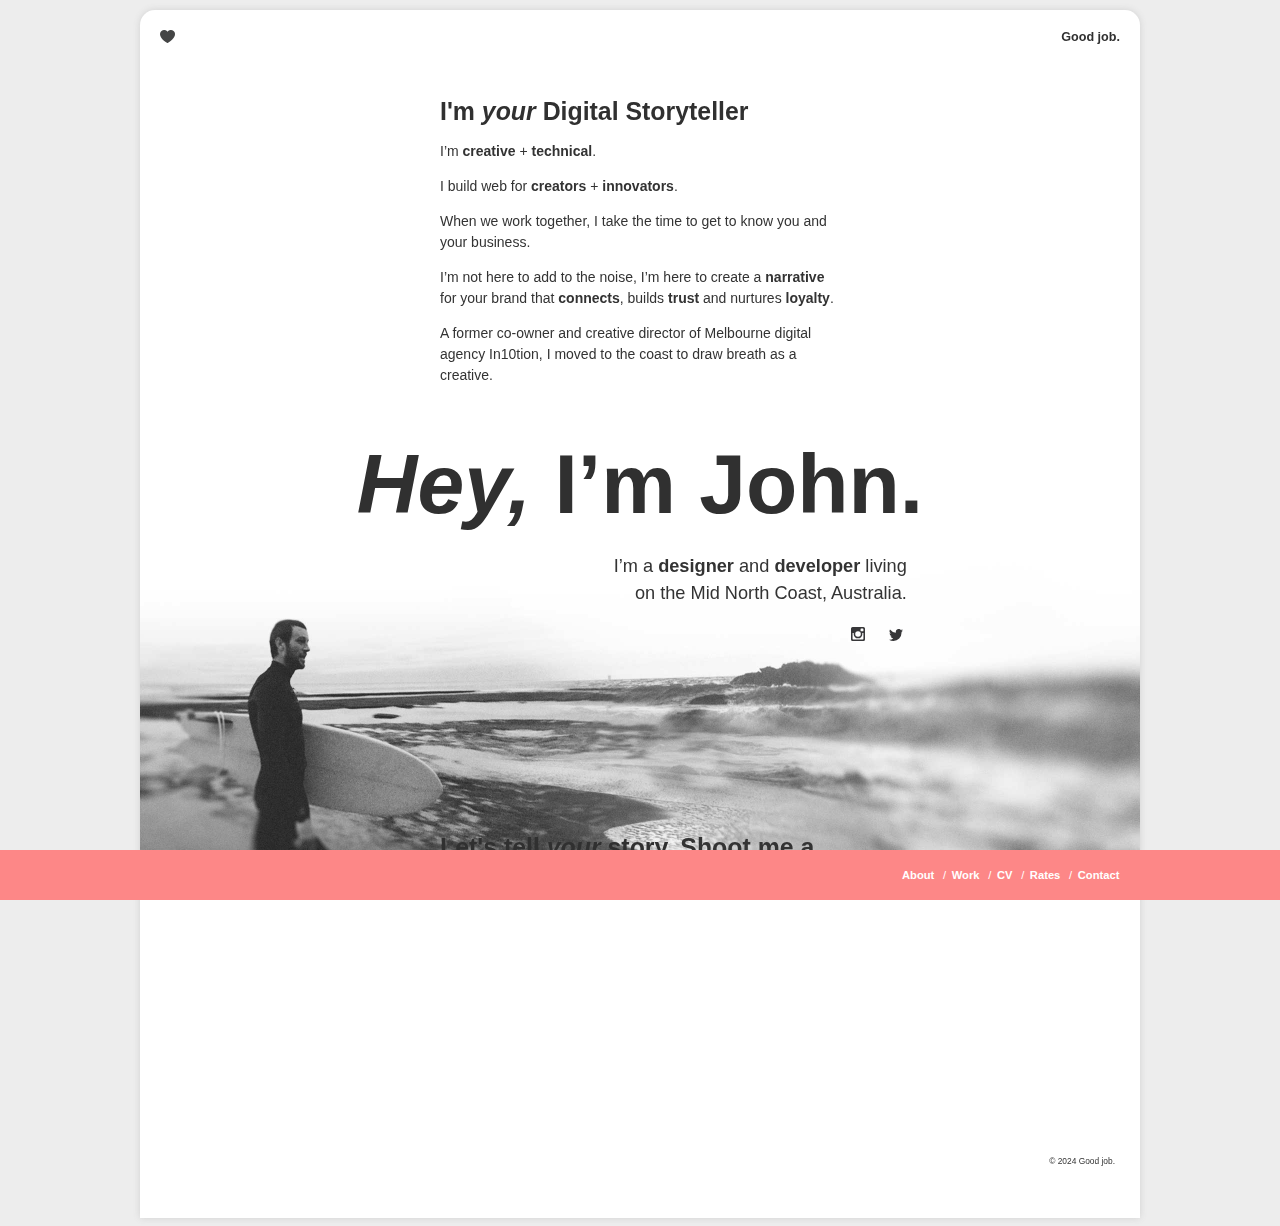
==== commit d14ed01a: "Updated/Added simply-static-1-1731875189" ====
--- a/index.html
+++ b/index.html
@@ -1,208 +1,6 @@
-<!DOCTYPE html>
-<!--[if lt IE 7]><html lang="en" class="no-js lt-ie9 lt-ie8 lt-ie7"><![endif]--><!--[if (IE 7)&!(IEMobile)]><html lang="en" class="no-js lt-ie9 lt-ie8"><![endif]--><!--[if (IE 8)&!(IEMobile)]><html lang="en" class="no-js lt-ie9"><![endif]--><!--[if gt IE 8]><!--><html itemscope="itemscope" itemtype="https://schema.org/Website" lang="en" class="no-js">
-<!--<![endif]-->
-
-	<head>
-
-        
-                <meta charset="UTF-8">
-        <meta http-equiv="x-ua-compatible" content="ie=edge">
-        <meta name="viewport" content="width=device-width, initial-scale=1, shrink-to-fit=no">
-
-                <link rel="icon" href="/wp-content/themes/goodjob/favicon.png">
-        
-        <!--[if IE]>
-            <link rel="shortcut icon" href="/wp-content/themes/goodjob/favicon.ico">
-        <![endif]-->
-
-        
-        <link rel="apple-touch-icon" href="/wp-content/themes/goodjob/library/images/apple-touch-icon.png">
-
-        
-        <link rel="mask-icon" href="/wp-content/themes/goodjob/library/images/icon.svg" color="#0088cc">
-
-                
-                
-        
-                <title>Good job.</title>
-<meta name="robots" content="max-image-preview:large">
-<link rel="stylesheet" id="wp-block-library-css" href="/wp-includes/css/dist/block-library/style.min.css" type="text/css" media="all">
-<style id="wp-block-library-theme-inline-css" type="text/css">.wp-block-audio :where(figcaption){color:#555;font-size:13px;text-align:center}.is-dark-theme .wp-block-audio :where(figcaption){color:#ffffffa6}.wp-block-audio{margin:0 0 1em}.wp-block-code{border:1px solid #ccc;border-radius:4px;font-family:Menlo,Consolas,monaco,monospace;padding:.8em 1em}.wp-block-embed :where(figcaption){color:#555;font-size:13px;text-align:center}.is-dark-theme .wp-block-embed :where(figcaption){color:#ffffffa6}.wp-block-embed{margin:0 0 1em}.blocks-gallery-caption{color:#555;font-size:13px;text-align:center}.is-dark-theme .blocks-gallery-caption{color:#ffffffa6}:root :where(.wp-block-image figcaption){color:#555;font-size:13px;text-align:center}.is-dark-theme :root :where(.wp-block-image figcaption){color:#ffffffa6}.wp-block-image{margin:0 0 1em}.wp-block-pullquote{border-bottom:4px solid;border-top:4px solid;color:currentColor;margin-bottom:1.75em}.wp-block-pullquote cite,.wp-block-pullquote footer,.wp-block-pullquote__citation{color:currentColor;font-size:.8125em;font-style:normal;text-transform:uppercase}.wp-block-quote{border-left:.25em solid;margin:0 0 1.75em;padding-left:1em}.wp-block-quote cite,.wp-block-quote footer{color:currentColor;font-size:.8125em;font-style:normal;position:relative}.wp-block-quote.has-text-align-right{border-left:none;border-right:.25em solid;padding-left:0;padding-right:1em}.wp-block-quote.has-text-align-center{border:none;padding-left:0}.wp-block-quote.is-large,.wp-block-quote.is-style-large,.wp-block-quote.is-style-plain{border:none}.wp-block-search .wp-block-search__label{font-weight:700}.wp-block-search__button{border:1px solid #ccc;padding:.375em .625em}:where(.wp-block-group.has-background){padding:1.25em 2.375em}.wp-block-separator.has-css-opacity{opacity:.4}.wp-block-separator{border:none;border-bottom:2px solid;margin-left:auto;margin-right:auto}.wp-block-separator.has-alpha-channel-opacity{opacity:1}.wp-block-separator:not(.is-style-wide):not(.is-style-dots){width:100px}.wp-block-separator.has-background:not(.is-style-dots){border-bottom:none;height:1px}.wp-block-separator.has-background:not(.is-style-wide):not(.is-style-dots){height:2px}.wp-block-table{margin:0 0 1em}.wp-block-table td,.wp-block-table th{word-break:normal}.wp-block-table :where(figcaption){color:#555;font-size:13px;text-align:center}.is-dark-theme .wp-block-table :where(figcaption){color:#ffffffa6}.wp-block-video :where(figcaption){color:#555;font-size:13px;text-align:center}.is-dark-theme .wp-block-video :where(figcaption){color:#ffffffa6}.wp-block-video{margin:0 0 1em}:root :where(.wp-block-template-part.has-background){margin-bottom:0;margin-top:0;padding:1.25em 2.375em}</style>
-<link rel="stylesheet" id="plate-gutenberg-styles-css" href="/wp-content/themes/goodjob/library/css/gutenberg.css" type="text/css" media="all">
-<style id="classic-theme-styles-inline-css" type="text/css">/*! This file is auto-generated */
-.wp-block-button__link{color:#fff;background-color:#32373c;border-radius:9999px;box-shadow:none;text-decoration:none;padding:calc(.667em + 2px) calc(1.333em + 2px);font-size:1.125em}.wp-block-file__button{background:#32373c;color:#fff;text-decoration:none}</style>
-<style id="global-styles-inline-css" type="text/css">:root{--wp--preset--aspect-ratio--square: 1;--wp--preset--aspect-ratio--4-3: 4/3;--wp--preset--aspect-ratio--3-4: 3/4;--wp--preset--aspect-ratio--3-2: 3/2;--wp--preset--aspect-ratio--2-3: 2/3;--wp--preset--aspect-ratio--16-9: 16/9;--wp--preset--aspect-ratio--9-16: 9/16;--wp--preset--color--black: #000000;--wp--preset--color--cyan-bluish-gray: #abb8c3;--wp--preset--color--white: #ffffff;--wp--preset--color--pale-pink: #f78da7;--wp--preset--color--vivid-red: #cf2e2e;--wp--preset--color--luminous-vivid-orange: #ff6900;--wp--preset--color--luminous-vivid-amber: #fcb900;--wp--preset--color--light-green-cyan: #7bdcb5;--wp--preset--color--vivid-green-cyan: #00d084;--wp--preset--color--pale-cyan-blue: #8ed1fc;--wp--preset--color--vivid-cyan-blue: #0693e3;--wp--preset--color--vivid-purple: #9b51e0;--wp--preset--gradient--vivid-cyan-blue-to-vivid-purple: linear-gradient(135deg,rgba(6,147,227,1) 0%,rgb(155,81,224) 100%);--wp--preset--gradient--light-green-cyan-to-vivid-green-cyan: linear-gradient(135deg,rgb(122,220,180) 0%,rgb(0,208,130) 100%);--wp--preset--gradient--luminous-vivid-amber-to-luminous-vivid-orange: linear-gradient(135deg,rgba(252,185,0,1) 0%,rgba(255,105,0,1) 100%);--wp--preset--gradient--luminous-vivid-orange-to-vivid-red: linear-gradient(135deg,rgba(255,105,0,1) 0%,rgb(207,46,46) 100%);--wp--preset--gradient--very-light-gray-to-cyan-bluish-gray: linear-gradient(135deg,rgb(238,238,238) 0%,rgb(169,184,195) 100%);--wp--preset--gradient--cool-to-warm-spectrum: linear-gradient(135deg,rgb(74,234,220) 0%,rgb(151,120,209) 20%,rgb(207,42,186) 40%,rgb(238,44,130) 60%,rgb(251,105,98) 80%,rgb(254,248,76) 100%);--wp--preset--gradient--blush-light-purple: linear-gradient(135deg,rgb(255,206,236) 0%,rgb(152,150,240) 100%);--wp--preset--gradient--blush-bordeaux: linear-gradient(135deg,rgb(254,205,165) 0%,rgb(254,45,45) 50%,rgb(107,0,62) 100%);--wp--preset--gradient--luminous-dusk: linear-gradient(135deg,rgb(255,203,112) 0%,rgb(199,81,192) 50%,rgb(65,88,208) 100%);--wp--preset--gradient--pale-ocean: linear-gradient(135deg,rgb(255,245,203) 0%,rgb(182,227,212) 50%,rgb(51,167,181) 100%);--wp--preset--gradient--electric-grass: linear-gradient(135deg,rgb(202,248,128) 0%,rgb(113,206,126) 100%);--wp--preset--gradient--midnight: linear-gradient(135deg,rgb(2,3,129) 0%,rgb(40,116,252) 100%);--wp--preset--font-size--small: 13px;--wp--preset--font-size--medium: 20px;--wp--preset--font-size--large: 36px;--wp--preset--font-size--x-large: 42px;--wp--preset--spacing--20: 0.44rem;--wp--preset--spacing--30: 0.67rem;--wp--preset--spacing--40: 1rem;--wp--preset--spacing--50: 1.5rem;--wp--preset--spacing--60: 2.25rem;--wp--preset--spacing--70: 3.38rem;--wp--preset--spacing--80: 5.06rem;--wp--preset--shadow--natural: 6px 6px 9px rgba(0, 0, 0, 0.2);--wp--preset--shadow--deep: 12px 12px 50px rgba(0, 0, 0, 0.4);--wp--preset--shadow--sharp: 6px 6px 0px rgba(0, 0, 0, 0.2);--wp--preset--shadow--outlined: 6px 6px 0px -3px rgba(255, 255, 255, 1), 6px 6px rgba(0, 0, 0, 1);--wp--preset--shadow--crisp: 6px 6px 0px rgba(0, 0, 0, 1);}:where(.is-layout-flex){gap: 0.5em;}:where(.is-layout-grid){gap: 0.5em;}body .is-layout-flex{display: flex;}.is-layout-flex{flex-wrap: wrap;align-items: center;}.is-layout-flex > :is(*, div){margin: 0;}body .is-layout-grid{display: grid;}.is-layout-grid > :is(*, div){margin: 0;}:where(.wp-block-columns.is-layout-flex){gap: 2em;}:where(.wp-block-columns.is-layout-grid){gap: 2em;}:where(.wp-block-post-template.is-layout-flex){gap: 1.25em;}:where(.wp-block-post-template.is-layout-grid){gap: 1.25em;}.has-black-color{color: var(--wp--preset--color--black) !important;}.has-cyan-bluish-gray-color{color: var(--wp--preset--color--cyan-bluish-gray) !important;}.has-white-color{color: var(--wp--preset--color--white) !important;}.has-pale-pink-color{color: var(--wp--preset--color--pale-pink) !important;}.has-vivid-red-color{color: var(--wp--preset--color--vivid-red) !important;}.has-luminous-vivid-orange-color{color: var(--wp--preset--color--luminous-vivid-orange) !important;}.has-luminous-vivid-amber-color{color: var(--wp--preset--color--luminous-vivid-amber) !important;}.has-light-green-cyan-color{color: var(--wp--preset--color--light-green-cyan) !important;}.has-vivid-green-cyan-color{color: var(--wp--preset--color--vivid-green-cyan) !important;}.has-pale-cyan-blue-color{color: var(--wp--preset--color--pale-cyan-blue) !important;}.has-vivid-cyan-blue-color{color: var(--wp--preset--color--vivid-cyan-blue) !important;}.has-vivid-purple-color{color: var(--wp--preset--color--vivid-purple) !important;}.has-black-background-color{background-color: var(--wp--preset--color--black) !important;}.has-cyan-bluish-gray-background-color{background-color: var(--wp--preset--color--cyan-bluish-gray) !important;}.has-white-background-color{background-color: var(--wp--preset--color--white) !important;}.has-pale-pink-background-color{background-color: var(--wp--preset--color--pale-pink) !important;}.has-vivid-red-background-color{background-color: var(--wp--preset--color--vivid-red) !important;}.has-luminous-vivid-orange-background-color{background-color: var(--wp--preset--color--luminous-vivid-orange) !important;}.has-luminous-vivid-amber-background-color{background-color: var(--wp--preset--color--luminous-vivid-amber) !important;}.has-light-green-cyan-background-color{background-color: var(--wp--preset--color--light-green-cyan) !important;}.has-vivid-green-cyan-background-color{background-color: var(--wp--preset--color--vivid-green-cyan) !important;}.has-pale-cyan-blue-background-color{background-color: var(--wp--preset--color--pale-cyan-blue) !important;}.has-vivid-cyan-blue-background-color{background-color: var(--wp--preset--color--vivid-cyan-blue) !important;}.has-vivid-purple-background-color{background-color: var(--wp--preset--color--vivid-purple) !important;}.has-black-border-color{border-color: var(--wp--preset--color--black) !important;}.has-cyan-bluish-gray-border-color{border-color: var(--wp--preset--color--cyan-bluish-gray) !important;}.has-white-border-color{border-color: var(--wp--preset--color--white) !important;}.has-pale-pink-border-color{border-color: var(--wp--preset--color--pale-pink) !important;}.has-vivid-red-border-color{border-color: var(--wp--preset--color--vivid-red) !important;}.has-luminous-vivid-orange-border-color{border-color: var(--wp--preset--color--luminous-vivid-orange) !important;}.has-luminous-vivid-amber-border-color{border-color: var(--wp--preset--color--luminous-vivid-amber) !important;}.has-light-green-cyan-border-color{border-color: var(--wp--preset--color--light-green-cyan) !important;}.has-vivid-green-cyan-border-color{border-color: var(--wp--preset--color--vivid-green-cyan) !important;}.has-pale-cyan-blue-border-color{border-color: var(--wp--preset--color--pale-cyan-blue) !important;}.has-vivid-cyan-blue-border-color{border-color: var(--wp--preset--color--vivid-cyan-blue) !important;}.has-vivid-purple-border-color{border-color: var(--wp--preset--color--vivid-purple) !important;}.has-vivid-cyan-blue-to-vivid-purple-gradient-background{background: var(--wp--preset--gradient--vivid-cyan-blue-to-vivid-purple) !important;}.has-light-green-cyan-to-vivid-green-cyan-gradient-background{background: var(--wp--preset--gradient--light-green-cyan-to-vivid-green-cyan) !important;}.has-luminous-vivid-amber-to-luminous-vivid-orange-gradient-background{background: var(--wp--preset--gradient--luminous-vivid-amber-to-luminous-vivid-orange) !important;}.has-luminous-vivid-orange-to-vivid-red-gradient-background{background: var(--wp--preset--gradient--luminous-vivid-orange-to-vivid-red) !important;}.has-very-light-gray-to-cyan-bluish-gray-gradient-background{background: var(--wp--preset--gradient--very-light-gray-to-cyan-bluish-gray) !important;}.has-cool-to-warm-spectrum-gradient-background{background: var(--wp--preset--gradient--cool-to-warm-spectrum) !important;}.has-blush-light-purple-gradient-background{background: var(--wp--preset--gradient--blush-light-purple) !important;}.has-blush-bordeaux-gradient-background{background: var(--wp--preset--gradient--blush-bordeaux) !important;}.has-luminous-dusk-gradient-background{background: var(--wp--preset--gradient--luminous-dusk) !important;}.has-pale-ocean-gradient-background{background: var(--wp--preset--gradient--pale-ocean) !important;}.has-electric-grass-gradient-background{background: var(--wp--preset--gradient--electric-grass) !important;}.has-midnight-gradient-background{background: var(--wp--preset--gradient--midnight) !important;}.has-small-font-size{font-size: var(--wp--preset--font-size--small) !important;}.has-medium-font-size{font-size: var(--wp--preset--font-size--medium) !important;}.has-large-font-size{font-size: var(--wp--preset--font-size--large) !important;}.has-x-large-font-size{font-size: var(--wp--preset--font-size--x-large) !important;}
-:where(.wp-block-post-template.is-layout-flex){gap: 1.25em;}:where(.wp-block-post-template.is-layout-grid){gap: 1.25em;}
-:where(.wp-block-columns.is-layout-flex){gap: 2em;}:where(.wp-block-columns.is-layout-grid){gap: 2em;}
-:root :where(.wp-block-pullquote){font-size: 1.5em;line-height: 1.6;}</style>
-<link rel="stylesheet" id="contact-form-7-css" href="/wp-content/plugins/contact-form-7/includes/css/styles.css" type="text/css" media="all">
-<link rel="stylesheet" id="plate-stylesheet-css" href="/wp-content/themes/goodjob/library/css/style.css" type="text/css" media="all">
-<!--[if lt IE 9]>
-<link rel='stylesheet' id='plate-ie-only-css' href='/wp-content/themes/goodjob/library/css/ie.css' type='text/css' media='all' />
-<![endif]-->
-<script type="text/javascript" src="/wp-includes/js/jquery/jquery.min.js" id="jquery-core-js"></script>
-<link rel="https://api.w.org/" href="/wp-json/">
-<link rel="alternate" title="JSON" type="application/json" href="/wp-json/wp/v2/pages/14">
-<link rel="canonical" href="/">
-<link rel="shortlink" href="/">
-<link rel="alternate" title="oEmbed (JSON)" type="application/json+oembed" href="/wp-json/oembed/1.0/embed?url=https%3A%2F%2F%2F">
-<link rel="alternate" title="oEmbed (XML)" type="text/xml+oembed" href="/wp-json/oembed/1.0/embed?url=https%3A%2F%2F%2F#038;format=xml">
-			                <meta name="ssp-config-path" content="/wp-content/uploads/simply-static/configs/">
-			
-						<link rel="icon" href="/wp-content/uploads/2019/03/cropped-logo-heart-32x32.png" sizes="32x32">
-<link rel="icon" href="/wp-content/uploads/2019/03/cropped-logo-heart-192x192.png" sizes="192x192">
-<link rel="apple-touch-icon" href="/wp-content/uploads/2019/03/cropped-logo-heart-180x180.png">
-<meta name="msapplication-TileImage" content="/wp-content/uploads/2019/03/cropped-logo-heart-270x270.png">
-        
-    </head>
-
-	<body class="home page-template page-template-page-home page-template-page-home-php page page-id-14 wp-custom-logo page-home-php __trashed page-__trashed" itemscope itemtype="https://schema.org/WebPage">
-
-        <header class="header" id="header" role="banner" itemscope itemtype="https://schema.org/WPHeader">
-
-                        <div id="bloginfo" class="preload" itemscope itemtype="https://schema.org/Organization">
-
-                                
-                    <div id="logo" itemprop="logo">
-                        <a href="/" rel="nofollow" itemprop="url" title="Good job."></a><a href="/" class="custom-logo-link" rel="home" aria-current="page"><img width="90" height="90" src="/wp-content/uploads/2021/10/cropped-logo-heart-90px.png" class="custom-logo" alt="Good job." decoding="async"></a>
-                    </div>
-
-                    <div id="site-title" class="site-title" itemprop="name">
-                        <a href="/" rel="nofollow" itemprop="url" title="Good job.">
-                            Good job.                        </a>
-                    </div>
-                    
-                                
-            </div>
-            
-            <nav class="nav-container" role="navigation" itemscope itemtype="https://schema.org/SiteNavigationElement" aria-label="Primary Menu ">
-
-                                        <h2 class="screen-reader-text">Primary Menu</h2>
-
-                    
-                    <ul id="menu-menu-1" class="nav">
-<li id="menu-item-52" class="menu-item menu-item-type-custom menu-item-object-custom current-menu-item menu-item-home menu-item-52"><a href="/#about">About</a></li>
-<li id="menu-item-405" class="menu-item menu-item-type-post_type menu-item-object-page menu-item-405"><a href="/work/">Work</a></li>
-<li id="menu-item-461" class="menu-item menu-item-type-post_type menu-item-object-page menu-item-461"><a href="/cv/">CV</a></li>
-<li id="menu-item-368" class="menu-item menu-item-type-post_type menu-item-object-page menu-item-368"><a href="/rate-card/">Rates</a></li>
-<li id="menu-item-366" class="menu-item menu-item-type-post_type menu-item-object-page menu-item-366"><a href="/contact/">Contact</a></li>
-</ul>
-            </nav>
-            
-        </header>
-	
-	<main id="main" class="main wrap" role="main" itemscope itemprop="mainContentOfPage" itemtype="https://schema.org/Blog">
-
-		
-		<article id="post-14" class="post-14 page type-page status-publish hentry" role="article" itemscope="" itemtype="https://schema.org/BlogPosting">
-
-			<header class="article-header  preload">	
-				<div class="sticky">
-					<h1 class="page-title" itemprop="headline">
-<em>Hey,</em> I’m John.</h1>
-					<p>I’m a <strong>designer</strong> and <strong>developer</strong> living on the Mid North Coast, Australia.</p>
-					
-					<div class="social">						
-						<a href="https://instagram.com/_goodjobjohn/" target="_blank" rel="noopener">
-							<img class="alignnone wp-image-36 size-full" role="img" src="/wp-content/themes/goodjob/library/images/instagram.svg" alt="" width="22" height="22">
-						</a>
-						<a href="https://twitter.com/_goodjobjohn" target="_blank" rel="noopener">
-							<img class="alignnone wp-image-35 size-full" role="img" src="/wp-content/themes/goodjob/library/images/twitter.svg" alt="" width="24" height="19">
-						</a>
-					</div>
-				</div>
-
-			</header> 
-
-			<section class="entry-content" itemprop="articleBody">			
-
-				<div class="content-title">					
-					<span class="anchor" id="about"></span>
-					<h3>I'm <em>your</em> Digital Storyteller</h3>					
-					
-					<p>I’m <strong>creative</strong> + <strong>technical</strong>.</p>
-					
-					<p>I build web for <strong>creators </strong>+<strong> innovators</strong>.</p>
-
-					<p>When we work together, I take the time to get to know you and your business.</p>
-					
-					<p>I’m not here to add to the noise, I’m here to create a <strong>narrative</strong> for your brand that <strong>connects</strong>, builds <strong>trust</strong> and nurtures <strong>loyalty</strong>.</p>				
-
-					<p>A former co-owner and creative director of Melbourne digital agency In10tion, I moved to the coast to draw breath as a creative.</p>
-				</div>
-
-				<div style="height:200px" aria-hidden="true" class="wp-block-spacer"></div>
-				
-				<div class="animated-logos" style="display:none;">
-					
-						<h3>Motion <em>inspires</em> emotion</h3>
-						<p>I’m offering a promo rate of $250 for custom animated logos. Give me 5 seconds - and I’ll bring your brand to life. <a href="/brand-motion/">Click here</a> to find out more about adding the finishing flowing touch to your narrative.</p>
-					
-				</div>
-				
-				
-				
-				
-
-				<div style="height:200px" aria-hidden="true" class="wp-block-spacer"></div>
-
-				<div id="contact" class="contact">
-					<span class="anchor" id="talktome"></span>
-					<h3>Let's tell <em>your</em> story. <a href="mailto:john+goodjob@basham.com.au">Shoot me a message</a>
-</h3>			
-				</div>
-		
-			</section> 
-
-			<footer class="article-footer preload">
-				<div class="background-image" data-responsive-background-image>
-					<div class="image-container"><img width="2000" height="600" src="/wp-content/uploads/2019/05/goodjob-bg.jpg" class="bg-swap wp-post-image" alt="" decoding="async" fetchpriority="high" srcset="/wp-content/uploads/2019/05/goodjob-bg.jpg 2000w, /wp-content/uploads/2019/05/goodjob-bg-300x90.jpg 300w, /wp-content/uploads/2019/05/goodjob-bg-768x230.jpg 768w, /wp-content/uploads/2019/05/goodjob-bg-1024x307.jpg 1024w" sizes="(max-width: 2000px) 100vw, 2000px"></div>
-				</div>
-			</footer>
-
-		</article>
-
-		
-			
-		
-	</main>
-
-			<footer id="footer" class="footer" role="contentinfo" itemscope itemtype="https://schema.org/WPFooter">
-
-				<div id="inner-footer" class="wrap">
-
-					
-					<p class="source-org copyright">&copy; 2024 Good job.</p>
-
-				</div>
-
-			</footer>
-
-
-				        <span class="ssp-id" style="display:none">14</span>
-		<script type="text/javascript" src="/wp-includes/js/dist/hooks.min.js" id="wp-hooks-js"></script>
-<script type="text/javascript" src="/wp-includes/js/dist/i18n.min.js" id="wp-i18n-js"></script>
-<script type="text/javascript" id="wp-i18n-js-after">
-/* <![CDATA[ */
-wp.i18n.setLocaleData( { 'text directionltr': [ 'ltr' ] } );
-/* ]]> */
-</script>
-<script type="text/javascript" src="/wp-content/plugins/contact-form-7/includes/swv/js/index.js" id="swv-js"></script>
-<script type="text/javascript" id="contact-form-7-js-before">
-/* <![CDATA[ */
-var wpcf7 = {
-    "api": {
-        "root": "\/wp-json\/",
-        "namespace": "contact-form-7\/v1"
-    },
-    "cached": 1
-};
-/* ]]> */
-</script>
-<script type="text/javascript" src="/wp-content/plugins/contact-form-7/includes/js/index.js" id="contact-form-7-js"></script>
-<script type="text/javascript" src="/wp-content/themes/goodjob/library/js/scripts.js" id="plate-js-js"></script>
-
-	</body>
-
- 
-</html>+<!DOCTYPE html><!--[if lt IE 7]><html lang="en" class="no-js lt-ie9 lt-ie8 lt-ie7"><![endif]--><!--[if (IE 7)&!(IEMobile)]><html lang="en" class="no-js lt-ie9 lt-ie8"><![endif]--><!--[if (IE 8)&!(IEMobile)]><html lang="en" class="no-js lt-ie9"><![endif]--><!--[if gt IE 8]><!--><html class=no-js itemscope itemtype=https://schema.org/Website lang=en> <!--<![endif]--> <head><meta charset=UTF-8><meta content="ie=edge" http-equiv=x-ua-compatible><meta content="width=device-width, initial-scale=1, shrink-to-fit=no" name=viewport><link href=/theme/goodjob/favicon.png rel=icon> <!--[if IE]>
+            <link rel="shortcut icon" href="/theme/goodjob/favicon.ico">
+        <![endif]--> <link href=/theme/goodjob/library/images/apple-touch-icon.png rel=apple-touch-icon><link color=#0088cc href=/theme/goodjob/library/images/icon.svg rel=mask-icon><title>Good job.</title><meta content=max-image-preview:large name=robots><link href=/includes/css/dist/block-library/style.min.css rel=stylesheet><style>.wp-block-audio :where(figcaption){color:#555;font-size:13px;text-align:center}.is-dark-theme .wp-block-audio :where(figcaption){color:#fffa6}.wp-block-audio{margin:0 0 1em}.wp-block-code{border:1px solid #ccc;border-radius:4px;font-family:Menlo,Consolas,monaco,monospace;padding:.8em 1em}.wp-block-embed :where(figcaption){color:#555;font-size:13px;text-align:center}.is-dark-theme .wp-block-embed :where(figcaption){color:#fffa6}.wp-block-embed{margin:0 0 1em}.blocks-gallery-caption{color:#555;font-size:13px;text-align:center}.is-dark-theme .blocks-gallery-caption{color:#fffa6}:root :where(.wp-block-image figcaption){color:#555;font-size:13px;text-align:center}.is-dark-theme :root :where(.wp-block-image figcaption){color:#fffa6}.wp-block-image{margin:0 0 1em}.wp-block-pullquote{border-bottom:4px solid;border-top:4px solid;color:currentColor;margin-bottom:1.75em}.wp-block-pullquote cite,.wp-block-pullquote footer,.wp-block-pullquote__citation{color:currentColor;font-size:.8125em;font-style:normal;text-transform:uppercase}.wp-block-quote{border-left:.25em solid;margin:0 0 1.75em;padding-left:1em}.wp-block-quote cite,.wp-block-quote footer{color:currentColor;font-size:.8125em;font-style:normal;position:relative}.wp-block-quote.has-text-align-right{border-left:none;border-right:.25em solid;padding-left:0;padding-right:1em}.wp-block-quote.has-text-align-center{border:0;padding-left:0}.wp-block-quote.is-large,.wp-block-quote.is-style-large,.wp-block-quote.is-style-plain{border:0}.wp-block-search .wp-block-search__label{font-weight:700}.wp-block-search__button{border:1px solid #ccc;padding:.375em .625em}:where(.wp-block-group.has-background){padding:1.25em 2.375em}.wp-block-separator.has-css-opacity{opacity:.4}.wp-block-separator{border:0;border-bottom:2px solid;margin-left:auto;margin-right:auto}.wp-block-separator.has-alpha-channel-opacity{opacity:1}.wp-block-separator:not(.is-style-wide):not(.is-style-dots){width:100px}.wp-block-separator.has-background:not(.is-style-dots){border-bottom:none;height:1px}.wp-block-separator.has-background:not(.is-style-wide):not(.is-style-dots){height:2px}.wp-block-table{margin:0 0 1em}.wp-block-table td,.wp-block-table th{word-break:normal}.wp-block-table :where(figcaption){color:#555;font-size:13px;text-align:center}.is-dark-theme .wp-block-table :where(figcaption){color:#fffa6}.wp-block-video :where(figcaption){color:#555;font-size:13px;text-align:center}.is-dark-theme .wp-block-video :where(figcaption){color:#fffa6}.wp-block-video{margin:0 0 1em}:root :where(.wp-block-template-part.has-background){margin-bottom:0;margin-top:0;padding:1.25em 2.375em}</style><link href=/theme/goodjob/library/css/gutenberg.css rel=stylesheet><style>/*! This file is auto-generated */
+.wp-block-button__link{color:#fff;background-color:#32373c;border-radius:9999px;box-shadow:none;text-decoration:none;padding:calc(.667em+2px) calc(1.333em+2px);font-size:1.125em}.wp-block-file__button{background:#32373c;color:#fff;text-decoration:none}</style><style>:root{--wp--preset--aspect-ratio--square:1;--wp--preset--aspect-ratio--4-3:4/3;--wp--preset--aspect-ratio--3-4:3/4;--wp--preset--aspect-ratio--3-2:3/2;--wp--preset--aspect-ratio--2-3:2/3;--wp--preset--aspect-ratio--16-9:16/9;--wp--preset--aspect-ratio--9-16:9/16;--wp--preset--color--black:#000;--wp--preset--color--cyan-bluish-gray:#abb8c3;--wp--preset--color--white:#fff;--wp--preset--color--pale-pink:#f78da7;--wp--preset--color--vivid-red:#cf2e2e;--wp--preset--color--luminous-vivid-orange:#ff6900;--wp--preset--color--luminous-vivid-amber:#fcb900;--wp--preset--color--light-green-cyan:#7bdcb5;--wp--preset--color--vivid-green-cyan:#00d084;--wp--preset--color--pale-cyan-blue:#8ed1fc;--wp--preset--color--vivid-cyan-blue:#0693e3;--wp--preset--color--vivid-purple:#9b51e0;--wp--preset--gradient--vivid-cyan-blue-to-vivid-purple:linear-gradient(135deg,rgba(6,147,227,1) 0,rgb(155,81,224) 100%);--wp--preset--gradient--light-green-cyan-to-vivid-green-cyan:linear-gradient(135deg,rgb(122,220,180) 0,rgb(0,208,130) 100%);--wp--preset--gradient--luminous-vivid-amber-to-luminous-vivid-orange:linear-gradient(135deg,rgba(252,185,0,1) 0,rgba(255,105,0,1) 100%);--wp--preset--gradient--luminous-vivid-orange-to-vivid-red:linear-gradient(135deg,rgba(255,105,0,1) 0,rgb(207,46,46) 100%);--wp--preset--gradient--very-light-gray-to-cyan-bluish-gray:linear-gradient(135deg,rgb(238,238,238) 0,rgb(169,184,195) 100%);--wp--preset--gradient--cool-to-warm-spectrum:linear-gradient(135deg,rgb(74,234,220) 0,rgb(151,120,209) 20%,rgb(207,42,186) 40%,rgb(238,44,130) 60%,rgb(251,105,98) 80%,rgb(254,248,76) 100%);--wp--preset--gradient--blush-light-purple:linear-gradient(135deg,rgb(255,206,236) 0,rgb(152,150,240) 100%);--wp--preset--gradient--blush-bordeaux:linear-gradient(135deg,rgb(254,205,165) 0,rgb(254,45,45) 50%,rgb(107,0,62) 100%);--wp--preset--gradient--luminous-dusk:linear-gradient(135deg,rgb(255,203,112) 0,rgb(199,81,192) 50%,rgb(65,88,208) 100%);--wp--preset--gradient--pale-ocean:linear-gradient(135deg,rgb(255,245,203) 0,rgb(182,227,212) 50%,rgb(51,167,181) 100%);--wp--preset--gradient--electric-grass:linear-gradient(135deg,rgb(202,248,128) 0,rgb(113,206,126) 100%);--wp--preset--gradient--midnight:linear-gradient(135deg,rgb(2,3,129) 0,rgb(40,116,252) 100%);--wp--preset--font-size--small:13px;--wp--preset--font-size--medium:20px;--wp--preset--font-size--large:36px;--wp--preset--font-size--x-large:42px;--wp--preset--spacing--20:.44rem;--wp--preset--spacing--30:.67rem;--wp--preset--spacing--40:1rem;--wp--preset--spacing--50:1.5rem;--wp--preset--spacing--60:2.25rem;--wp--preset--spacing--70:3.38rem;--wp--preset--spacing--80:5.06rem;--wp--preset--shadow--natural:6px 6px 9px rgba(0,0,0,.2);--wp--preset--shadow--deep:12px 12px 50px rgba(0,0,0,.4);--wp--preset--shadow--sharp:6px 6px 0 rgba(0,0,0,.2);--wp--preset--shadow--outlined:6px 6px 0 -3px rgba(255,255,255,1),6px 6px rgba(0,0,0,1);--wp--preset--shadow--crisp:6px 6px 0 rgba(0,0,0,1)}:where(.is-layout-flex){gap:.5em}:where(.is-layout-grid){gap:.5em}body .is-layout-flex{display:flex}.is-layout-flex{flex-wrap:wrap;align-items:center}.is-layout-flex>:is(*,div){margin:0}body .is-layout-grid{display:grid}.is-layout-grid>:is(*,div){margin:0}:where(.wp-block-columns.is-layout-flex){gap:2em}:where(.wp-block-columns.is-layout-grid){gap:2em}:where(.wp-block-post-template.is-layout-flex){gap:1.25em}:where(.wp-block-post-template.is-layout-grid){gap:1.25em}.has-black-color{color:var(--wp--preset--color--black)!important}.has-cyan-bluish-gray-color{color:var(--wp--preset--color--cyan-bluish-gray)!important}.has-white-color{color:var(--wp--preset--color--white)!important}.has-pale-pink-color{color:var(--wp--preset--color--pale-pink)!important}.has-vivid-red-color{color:var(--wp--preset--color--vivid-red)!important}.has-luminous-vivid-orange-color{color:var(--wp--preset--color--luminous-vivid-orange)!important}.has-luminous-vivid-amber-color{color:var(--wp--preset--color--luminous-vivid-amber)!important}.has-light-green-cyan-color{color:var(--wp--preset--color--light-green-cyan)!important}.has-vivid-green-cyan-color{color:var(--wp--preset--color--vivid-green-cyan)!important}.has-pale-cyan-blue-color{color:var(--wp--preset--color--pale-cyan-blue)!important}.has-vivid-cyan-blue-color{color:var(--wp--preset--color--vivid-cyan-blue)!important}.has-vivid-purple-color{color:var(--wp--preset--color--vivid-purple)!important}.has-black-background-color{background-color:var(--wp--preset--color--black)!important}.has-cyan-bluish-gray-background-color{background-color:var(--wp--preset--color--cyan-bluish-gray)!important}.has-white-background-color{background-color:var(--wp--preset--color--white)!important}.has-pale-pink-background-color{background-color:var(--wp--preset--color--pale-pink)!important}.has-vivid-red-background-color{background-color:var(--wp--preset--color--vivid-red)!important}.has-luminous-vivid-orange-background-color{background-color:var(--wp--preset--color--luminous-vivid-orange)!important}.has-luminous-vivid-amber-background-color{background-color:var(--wp--preset--color--luminous-vivid-amber)!important}.has-light-green-cyan-background-color{background-color:var(--wp--preset--color--light-green-cyan)!important}.has-vivid-green-cyan-background-color{background-color:var(--wp--preset--color--vivid-green-cyan)!important}.has-pale-cyan-blue-background-color{background-color:var(--wp--preset--color--pale-cyan-blue)!important}.has-vivid-cyan-blue-background-color{background-color:var(--wp--preset--color--vivid-cyan-blue)!important}.has-vivid-purple-background-color{background-color:var(--wp--preset--color--vivid-purple)!important}.has-black-border-color{border-color:var(--wp--preset--color--black)!important}.has-cyan-bluish-gray-border-color{border-color:var(--wp--preset--color--cyan-bluish-gray)!important}.has-white-border-color{border-color:var(--wp--preset--color--white)!important}.has-pale-pink-border-color{border-color:var(--wp--preset--color--pale-pink)!important}.has-vivid-red-border-color{border-color:var(--wp--preset--color--vivid-red)!important}.has-luminous-vivid-orange-border-color{border-color:var(--wp--preset--color--luminous-vivid-orange)!important}.has-luminous-vivid-amber-border-color{border-color:var(--wp--preset--color--luminous-vivid-amber)!important}.has-light-green-cyan-border-color{border-color:var(--wp--preset--color--light-green-cyan)!important}.has-vivid-green-cyan-border-color{border-color:var(--wp--preset--color--vivid-green-cyan)!important}.has-pale-cyan-blue-border-color{border-color:var(--wp--preset--color--pale-cyan-blue)!important}.has-vivid-cyan-blue-border-color{border-color:var(--wp--preset--color--vivid-cyan-blue)!important}.has-vivid-purple-border-color{border-color:var(--wp--preset--color--vivid-purple)!important}.has-vivid-cyan-blue-to-vivid-purple-gradient-background{background:var(--wp--preset--gradient--vivid-cyan-blue-to-vivid-purple)!important}.has-light-green-cyan-to-vivid-green-cyan-gradient-background{background:var(--wp--preset--gradient--light-green-cyan-to-vivid-green-cyan)!important}.has-luminous-vivid-amber-to-luminous-vivid-orange-gradient-background{background:var(--wp--preset--gradient--luminous-vivid-amber-to-luminous-vivid-orange)!important}.has-luminous-vivid-orange-to-vivid-red-gradient-background{background:var(--wp--preset--gradient--luminous-vivid-orange-to-vivid-red)!important}.has-very-light-gray-to-cyan-bluish-gray-gradient-background{background:var(--wp--preset--gradient--very-light-gray-to-cyan-bluish-gray)!important}.has-cool-to-warm-spectrum-gradient-background{background:var(--wp--preset--gradient--cool-to-warm-spectrum)!important}.has-blush-light-purple-gradient-background{background:var(--wp--preset--gradient--blush-light-purple)!important}.has-blush-bordeaux-gradient-background{background:var(--wp--preset--gradient--blush-bordeaux)!important}.has-luminous-dusk-gradient-background{background:var(--wp--preset--gradient--luminous-dusk)!important}.has-pale-ocean-gradient-background{background:var(--wp--preset--gradient--pale-ocean)!important}.has-electric-grass-gradient-background{background:var(--wp--preset--gradient--electric-grass)!important}.has-midnight-gradient-background{background:var(--wp--preset--gradient--midnight)!important}.has-small-font-size{font-size:var(--wp--preset--font-size--small)!important}.has-medium-font-size{font-size:var(--wp--preset--font-size--medium)!important}.has-large-font-size{font-size:var(--wp--preset--font-size--large)!important}.has-x-large-font-size{font-size:var(--wp--preset--font-size--x-large)!important}:where(.wp-block-post-template.is-layout-flex){gap:1.25em}:where(.wp-block-post-template.is-layout-grid){gap:1.25em}:where(.wp-block-columns.is-layout-flex){gap:2em}:where(.wp-block-columns.is-layout-grid){gap:2em}:root :where(.wp-block-pullquote){font-size:1.5em;line-height:1.6}</style><link href=/theme/goodjob/library/css/style.css rel=stylesheet> <!--[if lt IE 9]>
+<link rel='stylesheet'  href='/theme/goodjob/library/css/ie.css' type='text/css' media='all' />
+<![endif]--> <script src=/includes/js/jquery/jquery.min.js></script><link href=/ rel=canonical><link href=/ rel=shortlink><meta content=/uploads/simply-static/configs/ name=ssp-config-path><link href=/uploads/2019/03/cropped-logo-heart-32x32.png rel=icon sizes=32x32><link href=/uploads/2019/03/cropped-logo-heart-192x192.png rel=icon sizes=192x192><link href=/uploads/2019/03/cropped-logo-heart-180x180.png rel=apple-touch-icon><meta content=/uploads/2019/03/cropped-logo-heart-270x270.png name=msapplication-TileImage> <body class="__trashed home page page-__trashed page-home-php page-id-14 page-template page-template-page-home page-template-page-home-php wp-custom-logo" itemscope itemtype=https://schema.org/WebPage><header class=header id=header itemscope itemtype=https://schema.org/WPHeader role=banner><div class=preload id=bloginfo itemscope itemtype=https://schema.org/Organization><div id=logo itemprop=logo><a href=/ itemprop=url rel=nofollow title="Good job."></a><a aria-current=page class=custom-logo-link href=/ rel=home><img alt="Good job." class=custom-logo decoding=async height=90 src=/uploads/2021/10/cropped-logo-heart-90px.png width=90></a> </div> <div class=site-title id=site-title itemprop=name><a href=/ itemprop=url rel=nofollow title="Good job."> Good job. </a> </div></div> <nav aria-label="Primary Menu " class=nav-container itemscope itemtype=https://schema.org/SiteNavigationElement role=navigation><h2 class=screen-reader-text>Primary Menu</h2> <ul class=nav id=menu-menu-1><li class="current-menu-item menu-item menu-item-52 menu-item-home menu-item-object-custom menu-item-type-custom" id=menu-item-52><a href=/#about>About</a> <li class="menu-item menu-item-405 menu-item-object-page menu-item-type-post_type" id=menu-item-405><a href=/work/>Work</a> <li class="menu-item menu-item-461 menu-item-object-page menu-item-type-post_type" id=menu-item-461><a href=/cv/>CV</a> <li class="menu-item menu-item-368 menu-item-object-page menu-item-type-post_type" id=menu-item-368><a href=/rate-card/>Rates</a> <li class="menu-item menu-item-366 menu-item-object-page menu-item-type-post_type" id=menu-item-366><a href=/contact/>Contact</a></ul></nav></header> <main class="main wrap" id=main itemprop=mainContentOfPage itemscope itemtype=https://schema.org/Blog role=main><article class="hentry page post-14 status-publish type-page" id=post-14 itemscope itemtype=https://schema.org/BlogPosting role=article><header class="article-header preload"><div class=sticky><h1 class=page-title itemprop=headline><em>Hey,</em> I’m John.</h1> <p>I’m a <strong>designer</strong> and <strong>developer</strong> living on the Mid North Coast, Australia. <div class=social><a href=https://instagram.com/_goodjobjohn/ rel=noopener target=_blank><img alt="" class="alignnone size-full wp-image-36" height=22 role=img src=/theme/goodjob/library/images/instagram.svg width=22> </a> <a href=https://twitter.com/_goodjobjohn rel=noopener target=_blank><img alt="" class="alignnone size-full wp-image-35" height=19 role=img src=/theme/goodjob/library/images/twitter.svg width=24> </a></div></div> </header> <section class=entry-content itemprop=articleBody><div class=content-title><span class=anchor id=about></span> <h3>I'm <em>your</em> Digital Storyteller</h3> <p>I’m <strong>creative</strong> + <strong>technical</strong>. <p>I build web for <strong>creators </strong>+<strong> innovators</strong>. <p>When we work together, I take the time to get to know you and your business. <p>I’m not here to add to the noise, I’m here to create a <strong>narrative</strong> for your brand that <strong>connects</strong>, builds <strong>trust</strong> and nurtures <strong>loyalty</strong>. <p>A former co-owner and creative director of Melbourne digital agency In10tion, I moved to the coast to draw breath as a creative.</div> <div aria-hidden=true class=wp-block-spacer style=height:200px></div> <div class=animated-logos style=display:none;><h3>Motion <em>inspires</em> emotion</h3> <p>I’m offering a promo rate of $250 for custom animated logos. Give me 5 seconds - and I’ll bring your brand to life. <a href=/brand-motion/>Click here</a> to find out more about adding the finishing flowing touch to your narrative.</div> <div aria-hidden=true class=wp-block-spacer style=height:200px></div> <div class=contact id=contact><span class=anchor id=talktome></span> <h3>Let's tell <em>your</em> story. <a href=mailto:john+goodjob@basham.com.au>Shoot me a message</a> </h3></div></section> <footer class="article-footer preload"><div class=background-image data-responsive-background-image=""><div class=image-container><img alt="" class="bg-swap wp-post-image" decoding=async fetchpriority=high height=600 sizes="(max-width: 2000px) 100vw, 2000px" src=/uploads/2019/05/goodjob-bg.jpg srcset="/uploads/2019/05/goodjob-bg.jpg 2000w, /uploads/2019/05/goodjob-bg-300x90.jpg 300w, /uploads/2019/05/goodjob-bg-768x230.jpg 768w, /uploads/2019/05/goodjob-bg-1024x307.jpg 1024w" width=2000></div> </div> </footer></article> </main> <footer class=footer id=footer itemscope itemtype=https://schema.org/WPFooter role=contentinfo><div class=wrap id=inner-footer><p class="copyright source-org">&copy; 2024 Good job. </div> </footer> <span class=ssp-id style=display:none>14</span> <script src=/theme/goodjob/library/js/scripts.js></script>